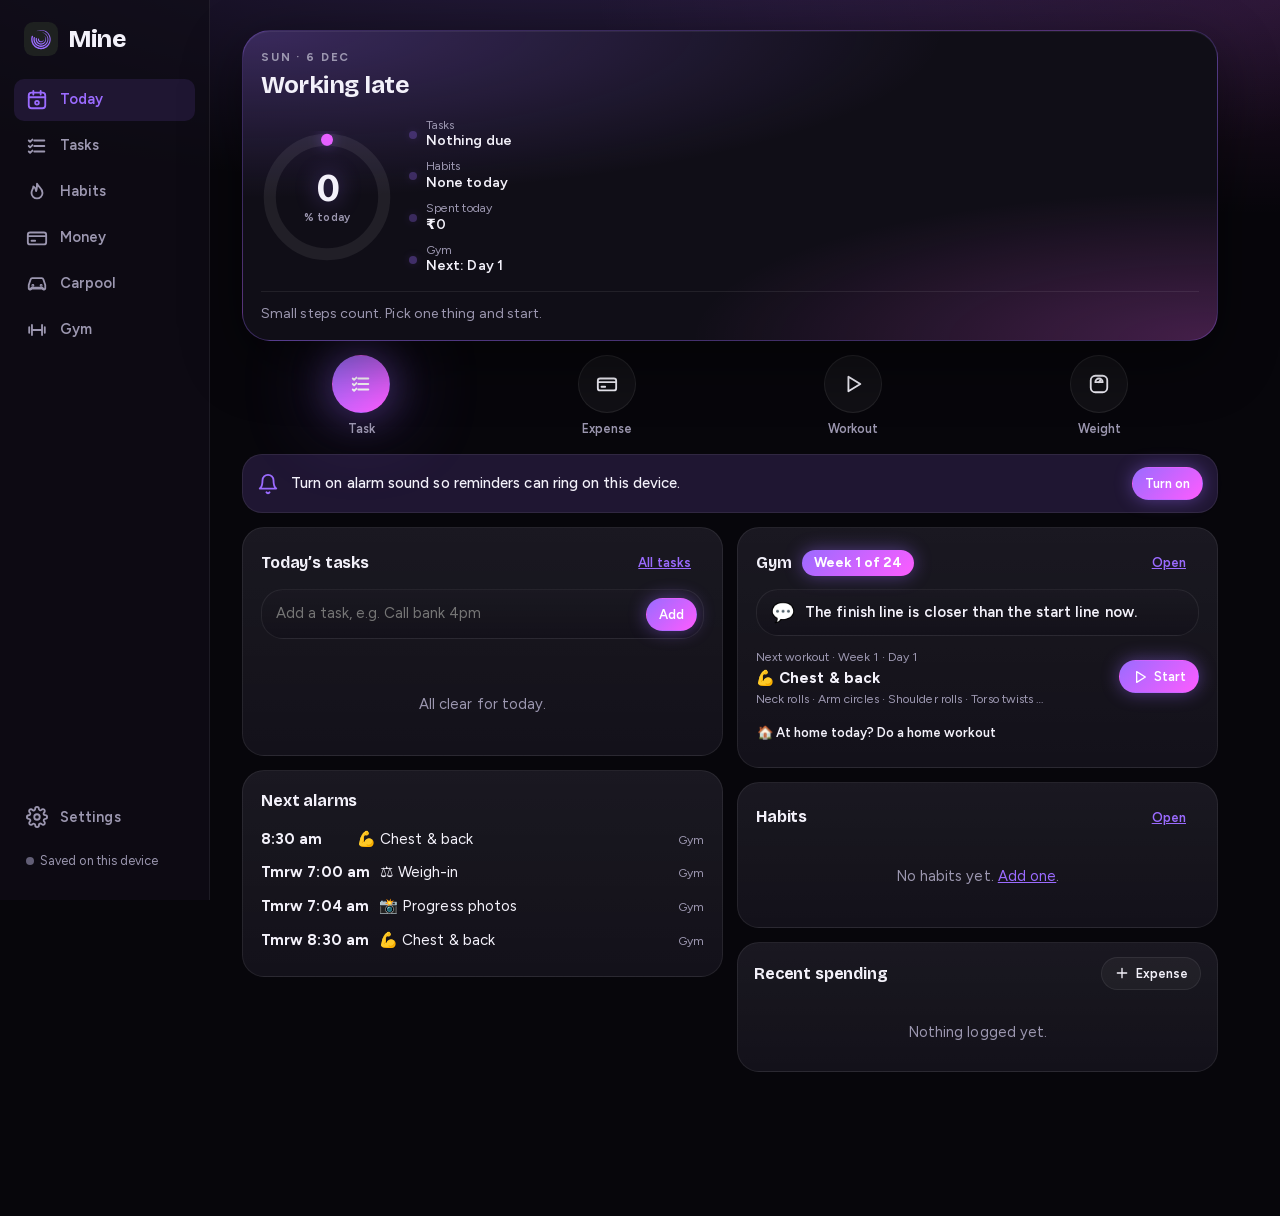
==== Mine/app/src/main/assets/index.html @ 42bcb564 "Today dashboard: neon hero with today's score ring and quick actions Co-Authored-By: Claude Opus 5.5" ====
<!doctype html>
<html lang="en">
<head>
<meta charset="utf-8">
<meta name="viewport" content="width=device-width, initial-scale=1, viewport-fit=cover">
<title>Mine</title>
<meta name="theme-color" content="#07060B">
<link rel="stylesheet" href="fonts/fonts.css">
<style>
:root{
  --bg:#0A0F0C; --surface:#111915; --surface2:#17221C; --ink:#E8F1EB; --muted:#9DB0A4; --faint:#66796D; --line:#22302A;
  --accent:#3DDC84; --accent-ink:#04140A; --soft:#15301F; --green:#3DDC84; --green-soft:#143022; --red:#FF6B6B; --red-soft:#3A1F22;
  --amber:#3DDC84; --amber-bg:#3DDC84; --amber-ink:#04140A; --p3:#FF6B6B; --p2:#F5B03A; --p1:#6EA8FF;
  --shadow:0 1px 2px rgba(0,0,0,.35),0 8px 24px rgba(0,0,0,.3);
  --display:"Bricolage Grotesque","Figtree",ui-sans-serif,system-ui,-apple-system,"Segoe UI",sans-serif;
  --body:"Figtree",ui-sans-serif,system-ui,-apple-system,"Segoe UI",Roboto,sans-serif;
  color-scheme:dark;
  box-sizing:border-box; padding-top:env(safe-area-inset-top,0px); padding-bottom:env(safe-area-inset-bottom,0px);
}
html{scroll-padding-top:env(safe-area-inset-top,0px)}
*,*::before,*::after{box-sizing:border-box}
body{margin:0;background:var(--bg);color:var(--ink);font-family:var(--body);font-size:15px;line-height:1.45;-webkit-font-smoothing:antialiased}
button,input,select,textarea{font:inherit;color:inherit}
button{cursor:pointer}
:focus-visible{outline:2px solid var(--accent);outline-offset:2px}
.num{font-variant-numeric:tabular-nums}
h1,h2,h3{font-family:var(--display);margin:0;letter-spacing:-.01em}
h2{font-size:1.15rem;font-weight:700}
h3{font-size:1rem;font-weight:700}
a{color:var(--accent)}

/* layout */
.rail{display:none}
main{max-width:980px;margin:0 auto;padding:18px 16px 110px}
.tabbar{position:fixed;left:0;right:0;bottom:0;z-index:20;display:flex;justify-content:space-around;background:var(--surface);border-top:1px solid var(--line);padding:6px 4px calc(6px + env(safe-area-inset-bottom,0px))}
.tabbar a,.rail a{display:flex;flex-direction:column;align-items:center;gap:2px;text-decoration:none;color:var(--muted);font-size:11.5px;font-weight:600;padding:4px 8px;border-radius:10px;min-width:56px}
/* tabs share the width equally so any number of modules fits the screen */
.tabbar{gap:2px}.tabbar a{flex:1 1 0;min-width:0;padding:4px 2px;font-size:clamp(9.5px,2.7vw,11.5px)}
.tabbar a span{max-width:100%;overflow:hidden;text-overflow:ellipsis;white-space:nowrap}
.tabbar a svg,.rail a svg{width:22px;height:22px}
.tabbar a[aria-current="page"],.rail a[aria-current="page"]{color:var(--accent)}
@media (min-width:900px){
  .tabbar{display:none}
  .rail{display:flex;flex-direction:column;gap:4px;position:fixed;top:0;bottom:0;left:0;width:210px;padding:calc(22px + env(safe-area-inset-top,0px)) 14px 20px;border-right:1px solid var(--line);background:var(--surface)}
  .rail .brand{font-family:var(--display);font-weight:800;font-size:1.5rem;padding:0 10px 18px;letter-spacing:-.02em;display:flex;align-items:center;gap:10px}
  .rail .brand svg{width:34px;height:34px}
  .rail a{flex-direction:row;gap:12px;font-size:14.5px;padding:10px 12px;min-width:0}
  .rail a[aria-current="page"]{background:var(--soft)}
  .rail .spacer{flex:1}
  main{margin-left:210px;padding:28px 32px 60px;max-width:1040px}
  body{padding-left:0}
}
.page-head{display:flex;align-items:flex-end;justify-content:space-between;gap:12px;margin-bottom:16px;flex-wrap:wrap}
.page-head h1{font-size:1.9rem;font-weight:800;line-height:1.05}
.page-head .sub{color:var(--muted);font-size:.92rem;margin-top:4px}

/* primitives */
.panel{background:var(--surface);border:1px solid var(--line);border-radius:16px;padding:16px;margin-bottom:14px}
.panel.flush{padding:6px 0}
.panel-head{display:flex;align-items:center;justify-content:space-between;gap:10px;margin-bottom:10px}
.panel.flush .panel-head{padding:8px 16px 0}
.muted{color:var(--muted)} .faint{color:var(--faint)} .small{font-size:.85rem} .tiny{font-size:.76rem}
.row{display:flex;align-items:center;gap:10px}
.wrap{flex-wrap:wrap}
.grow{flex:1;min-width:0}
.grid2{display:grid;grid-template-columns:minmax(0,1fr);gap:14px}
@media (min-width:760px){.grid2{grid-template-columns:minmax(0,1fr) minmax(0,1fr)}}
.btn{display:inline-flex;align-items:center;justify-content:center;gap:6px;border:1px solid var(--line);background:var(--surface);border-radius:10px;padding:8px 13px;font-weight:600;font-size:.9rem;white-space:nowrap}
.btn:hover{border-color:var(--faint)}
.btn.primary{background:var(--accent);color:var(--accent-ink);border-color:var(--accent)}
.btn.danger{color:var(--red)}
.btn.ghost{border-color:transparent;background:transparent}
.btn.sm{padding:5px 10px;font-size:.82rem;border-radius:8px}
.btn svg{width:16px;height:16px}
.icon-btn{border:0;background:transparent;padding:6px;border-radius:8px;color:var(--muted);display:inline-flex}
.icon-btn:hover{background:var(--surface2);color:var(--ink)}
.icon-btn svg{width:18px;height:18px}
.chips{display:flex;gap:6px;overflow-x:auto;padding-bottom:2px;scrollbar-width:none}
.chips::-webkit-scrollbar{display:none}
.chip{border:1px solid var(--line);background:var(--surface);border-radius:999px;padding:5px 12px;font-size:.85rem;font-weight:600;white-space:nowrap;color:var(--muted)}
.chip[aria-pressed="true"]{background:var(--accent);color:var(--accent-ink);border-color:var(--accent)}
.chip .count{opacity:.7;margin-left:4px;font-weight:500}
.seg{display:inline-flex;background:var(--surface2);border:1px solid var(--line);border-radius:10px;padding:3px;gap:2px}
.seg button{border:0;background:transparent;border-radius:7px;padding:5px 11px;font-weight:600;font-size:.85rem;color:var(--muted)}
.seg button[aria-pressed="true"]{background:var(--surface);color:var(--ink);box-shadow:var(--shadow)}
.empty{color:var(--muted);text-align:center;padding:22px 10px;font-size:.92rem}
.tag{display:inline-block;font-size:.74rem;font-weight:600;padding:1px 7px;border-radius:999px;background:var(--surface2);color:var(--muted);border:1px solid var(--line)}
.pos{color:var(--green)} .neg{color:var(--red)}
.bar{height:8px;border-radius:99px;background:var(--surface2);overflow:hidden}
.bar>i{display:block;height:100%;background:var(--accent);border-radius:99px}
.bar.over>i{background:var(--red)}
.divider{height:1px;background:var(--line);margin:10px 0}

/* forms */
label.f{display:block;font-size:.8rem;font-weight:600;color:var(--muted);margin:12px 0 5px}
.in,select.in,textarea.in{width:100%;border:1px solid var(--line);background:var(--surface2);border-radius:10px;padding:9px 11px;outline:none}
.in:focus{border-color:var(--accent);background:var(--surface)}
textarea.in{resize:vertical;min-height:64px}
.in.big{font-family:var(--display);font-size:1.8rem;font-weight:700;padding:8px 12px}
.frow{display:grid;grid-template-columns:1fr 1fr;gap:10px}
.check{display:flex;align-items:center;gap:8px;font-size:.9rem;margin:8px 0}
.check input{width:18px;height:18px;accent-color:var(--accent)}

/* hero */
.hero{margin:4px 0 20px}
.hero .date{font-family:var(--display);font-weight:800;font-size:clamp(2.4rem,9vw,3.6rem);line-height:.95;letter-spacing:-.035em}
.hero .date span{color:var(--accent);font-weight:500}
.hero-top{display:flex;align-items:center;justify-content:space-between;margin-bottom:14px}
.hero-top .logo{display:flex;align-items:center;gap:8px;font-family:var(--display);font-weight:800;font-size:1.2rem}
.hero-top .logo svg{width:30px;height:30px}
@media (min-width:900px){.hero-top{display:none}}
.hero .sub{color:var(--muted);margin-top:8px}
.ledger{display:grid;grid-template-columns:repeat(2,1fr);gap:1px;background:var(--line);border:1px solid var(--line);border-radius:16px;overflow:hidden;margin-bottom:14px}
@media (min-width:760px){.ledger{grid-template-columns:repeat(4,1fr)}}
.ledger>div{background:var(--surface);padding:13px 15px}
.ledger .k{font-size:.8rem;color:var(--muted);font-weight:600}
.ledger .v{font-family:var(--display);font-size:1.45rem;font-weight:700;margin-top:2px}
.banner{display:flex;gap:12px;align-items:center;background:var(--amber-bg);color:var(--amber-ink);border-radius:14px;padding:12px 14px;margin-bottom:14px;font-weight:500}
.banner .btn{background:var(--amber-ink);color:var(--accent);border-color:transparent}
.banner svg{width:22px;height:22px;flex:none}
button.banner{width:100%;border:0;text-align:left;font:inherit;cursor:pointer}
button.banner .go{background:var(--amber-ink);color:var(--accent);border-radius:10px;padding:6px 12px;font-weight:700;font-size:.85rem;flex:none}
.smsrow{border-bottom:1px solid var(--line);padding:10px 2px}
.chart{margin-top:8px}
.cplot{position:relative;display:flex;align-items:flex-end;gap:3px;border-bottom:1px solid var(--line)}
.cbar{flex:1;height:100%;display:flex;align-items:flex-end;background:none;border:0;padding:0;min-width:0}
button.cbar{cursor:pointer}
.cbar i{display:block;width:100%;border-radius:4px 4px 0 0;background:var(--accent);opacity:.4}
.cbar.on i{opacity:1}
.cline{position:absolute;left:0;right:0;border-top:1px dashed var(--muted);pointer-events:none}
.cline span{position:absolute;right:0;bottom:2px;font-size:10px;color:var(--muted);background:var(--surface);padding:0 4px;border-radius:4px}
.clabels{display:flex;gap:3px;margin-top:4px}
.clabels span{flex:1;min-width:0;text-align:center;font-size:10px;color:var(--muted);white-space:nowrap}
.donutwrap{display:flex;align-items:center;gap:16px;margin:4px 0 10px}
.donut{width:116px;height:116px;border-radius:50%;flex:none;display:grid;place-items:center}
.donut>div{width:78px;height:78px;border-radius:50%;background:var(--surface);display:flex;flex-direction:column;align-items:center;justify-content:center;text-align:center;line-height:1.2}
.legend{display:grid;gap:5px;font-size:.82rem;min-width:0}
.legend span{display:flex;align-items:center;gap:6px;white-space:nowrap;overflow:hidden;text-overflow:ellipsis}
.legend i{width:10px;height:10px;border-radius:3px;flex:none}
.splitrow{border-top:1px solid var(--line);padding:12px 2px}
.gweekhero{display:flex;gap:16px;align-items:center;background:var(--surface);border:1px solid var(--accent);border-radius:18px;padding:14px 16px;margin-bottom:14px}
.gwh-num{display:flex;flex-direction:column;align-items:center;justify-content:center;min-width:86px;padding:8px 6px;border-radius:14px;background:var(--accent);color:var(--accent-ink);line-height:1}
.gwh-num span{font-size:.7rem;font-weight:800;letter-spacing:.14em}.gwh-num b{font-family:var(--display);font-size:2.9rem;font-weight:800;margin:2px 0}.gwh-num i{font-style:normal;font-size:.72rem;font-weight:700;opacity:.8}
.gwh-stage{font-family:var(--display);font-size:1.3rem;font-weight:800;line-height:1.15}
.gwh-day{font-size:.95rem;margin:4px 0 2px}
.gwh-pill{display:inline-block;background:var(--accent);color:var(--accent-ink);font-weight:800;font-size:.75rem;border-radius:999px;padding:2px 9px;margin:2px 0}
.gwh-bar{display:flex;gap:4px;margin-top:8px}.gwh-bar i{flex:1;height:6px;border-radius:3px;background:var(--surface2)}.gwh-bar i.on{background:var(--accent)}.gwh-bar i.cur{outline:2px solid var(--accent);outline-offset:1px}
.dash{position:relative;border-radius:28px;padding:18px 18px 16px;margin:2px 0 14px;background:radial-gradient(120% 90% at 0% 0%,color-mix(in srgb,var(--accent) 30%,transparent),transparent 60%),radial-gradient(90% 80% at 100% 100%,color-mix(in srgb,var(--neon2,var(--accent)) 22%,transparent),transparent 60%),var(--surface);border:1px solid color-mix(in srgb,var(--accent) 30%,transparent);box-shadow:0 20px 60px rgba(0,0,0,.45),inset 0 1px 0 rgba(255,255,255,.06);overflow:hidden}
.dash-top{display:flex;align-items:flex-start;justify-content:space-between}
.dash-date{font-size:.72rem;font-weight:700;letter-spacing:.16em;color:var(--muted)}
.dash-hi{font-family:var(--display);font-size:1.55rem;font-weight:700;letter-spacing:-.02em;margin-top:2px}
@media (min-width:900px){.dash-gear{display:none}}
.dash-main{display:flex;align-items:center;gap:16px;margin-top:14px}
.dash-ring{position:relative;width:132px;height:132px;flex:none}
.dash-ring svg{width:100%;height:100%;transform:rotate(-90deg)}
.dash-track{fill:none;stroke:rgba(255,255,255,.07);stroke-width:11}
.dash-arc{fill:none;stroke:url(#dashg);stroke-width:11;stroke-linecap:round;filter:drop-shadow(0 0 6px var(--glow));transition:stroke-dasharray .6s ease}
.dash-ring>div{position:absolute;inset:0;display:flex;flex-direction:column;align-items:center;justify-content:center}
.dash-ring b{font-family:var(--display);font-size:2.4rem;font-weight:700;line-height:1;letter-spacing:-.04em;text-shadow:0 0 22px var(--glow)}
.dash-ring span{font-size:.7rem;color:var(--muted);font-weight:600;margin-top:2px}
.dash-stats{flex:1;min-width:0;display:grid;gap:8px}
.dash-stat{display:flex;align-items:center;gap:9px;text-decoration:none;color:var(--ink);min-width:0}
.dash-stat i{width:8px;height:8px;border-radius:50%;background:var(--accent);box-shadow:0 0 8px var(--glow);flex:none}
.dash-stat b{display:block;font-size:.88rem;font-weight:600;white-space:nowrap;overflow:hidden;text-overflow:ellipsis}
.dash-stat .tiny{display:block;line-height:1.1}
.dash-msg{margin-top:14px;padding-top:12px;border-top:1px solid var(--line);font-size:.88rem;color:var(--muted)}
.qa{display:grid;grid-template-columns:repeat(4,1fr);gap:8px;margin:0 0 16px}
.qa-btn{display:flex;flex-direction:column;align-items:center;gap:7px;background:none;border:0;color:var(--muted);font-size:.78rem;font-weight:600;padding:0}
.qa-btn span{width:58px;height:58px;border-radius:50%;display:grid;place-items:center;background:rgba(255,255,255,.045);border:1px solid var(--line);color:var(--ink)}
.qa-btn span svg{width:22px;height:22px}
.qa-btn.on span{background:var(--neon);color:var(--accent-ink);border-color:transparent;box-shadow:var(--glow-lg)}
.qa-btn:active span{transform:scale(.94)}
.gdone{display:flex;gap:10px;align-items:center;background:var(--soft);border-radius:14px;padding:10px 14px;margin-bottom:14px}.gdone>svg{width:20px;height:20px;color:var(--accent);flex:none}
.gmotiv{display:flex;gap:10px;align-items:flex-start;background:var(--soft);border-radius:14px;padding:12px 14px;margin-bottom:14px;font-weight:600;line-height:1.4}
.gmotiv span{font-size:1.2rem;line-height:1.1}
.gweek{display:grid;grid-template-columns:repeat(7,1fr);gap:6px;margin-bottom:14px}
.gday{border:1px solid var(--line);background:var(--surface);border-radius:12px;padding:6px 0;display:flex;flex-direction:column;align-items:center;gap:2px;font-size:.72rem;color:var(--muted);font-weight:700}
.gday b{font-size:1rem;color:var(--ink)}
.gday.now{border-color:var(--accent);box-shadow:0 0 0 1px var(--accent) inset}
.gday.done{background:var(--soft)}.gday.done b{color:var(--accent)}
.gitem{display:flex;align-items:center;gap:12px;width:100%;text-align:left;border:0;border-top:1px solid var(--line);background:none;padding:10px 2px;color:inherit}
.gitem b{display:block;font-weight:600}.gitem .tiny{display:block}
.gitem svg{width:16px;height:16px;color:var(--faint);flex:none}
.gnum{min-width:28px;height:28px;border-radius:8px;background:var(--surface2);display:grid;place-items:center;font-size:.75rem;font-weight:800;color:var(--muted);flex:none}
.gstart{padding:12px;font-size:1rem}
.chip.on{background:var(--soft);color:var(--accent);border-color:transparent;display:inline-flex;gap:4px;align-items:center}
.chip.on svg{width:13px;height:13px}
.gnut{display:grid;grid-template-columns:repeat(auto-fit,minmax(70px,1fr));gap:8px}
.gnut>div{background:var(--surface2);border-radius:10px;padding:8px 10px}
.gnut b{display:block;font-family:var(--display);font-size:1.05rem}.gnut span{font-size:.72rem;color:var(--muted)}
.gphase{margin:18px 2px 8px;font-size:.95rem;color:var(--muted)}
.gwk{padding:12px 14px}.gwk.cur{border-color:var(--accent)}
.gwk-h{display:flex;align-items:center;gap:10px;width:100%;border:0;background:none;color:inherit;padding:0;text-align:left}
.gchart{width:100%;height:auto;display:block}
.gchart .gl{stroke:var(--line);stroke-width:1}.gchart .gt{fill:var(--faint);font-size:9px}
.gchart .gtg{fill:none;stroke:var(--muted);stroke-width:1.5;stroke-dasharray:4 4}
.gchart .gavg{fill:none;stroke:var(--accent);stroke-width:2.5;stroke-linejoin:round}
.gchart .gpt{fill:var(--ink);opacity:.55}
.gkey{display:inline-block;width:14px;height:3px;border-radius:2px;margin-right:5px;vertical-align:middle}
.gkey.tg{background:var(--muted)}.gkey.avg{background:var(--accent)}.gkey.pt{width:6px;height:6px;border-radius:50%;background:var(--ink);opacity:.55}
.gfin{display:grid;gap:8px;margin-top:8px}.gfin .btn{justify-content:flex-start;text-align:left;padding:12px 14px;white-space:normal;gap:10px}
.gfin .btn>span>b{display:block}.gfin .btn>span>span{display:block;font-weight:400;font-size:.8rem;opacity:.85}.gfin .btn>svg{width:20px;height:20px;flex:none}
.gvideo{width:100%;max-height:320px;border-radius:14px;background:#000;display:block;margin-top:6px}
.gvid-add{border:1px dashed var(--line);border-radius:14px;padding:12px;margin-top:6px}
.gdemo{display:grid;grid-template-columns:1fr 1fr;gap:6px;background:#fff;border-radius:14px;padding:8px;margin-top:6px}
.gdemo figure{margin:0;text-align:center}.gdemo img{width:100%;height:auto;max-height:200px;object-fit:contain;display:block}
.gdemo figcaption{font-size:.7rem;font-weight:700;color:#555;letter-spacing:.05em;text-transform:uppercase}
.gwatch{display:flex;align-items:center;gap:12px;background:var(--soft);color:var(--ink);border-radius:14px;padding:12px 14px;text-decoration:none;margin:10px 0}
.gwatch>svg:first-child{width:22px;height:22px;color:var(--accent);flex:none}.gwatch>svg:last-child{width:16px;height:16px;color:var(--muted);margin-left:auto;flex:none}
.gwatch b{display:block}.gwatch .tiny{color:var(--muted)}
.ghow-h{font-size:.95rem;margin:14px 0 2px}.gavoid li::marker{content:'✕  ';color:var(--red)}
.gcues{margin:6px 0 0;padding-left:20px;line-height:1.5}.gcues li{margin:3px 0}
#gymplay{position:fixed;inset:0;z-index:56;display:none;background:var(--bg);overflow-y:auto;-webkit-overflow-scrolling:touch}
#gymplay.open{display:block}
body.gp-open #modal{z-index:58} /* confirm boxes show above the workout */
.gp-wrap{max-width:640px;margin:0 auto;padding:calc(10px + env(safe-area-inset-top,0px)) 16px calc(24px + env(safe-area-inset-bottom,0px));position:relative;min-height:100%}
.gp-top{display:flex;align-items:center;gap:10px;margin-bottom:8px}
.gp-bar{height:4px;border-radius:2px;background:var(--surface2);margin-bottom:12px;overflow:hidden}.gp-bar i{display:block;height:100%;background:var(--accent);transition:width .3s}
.gp-name{margin:12px 0 4px}.gp-name h2{font-size:1.5rem;margin:2px 0}
.gcue{margin:6px 0 10px}.gcue summary{cursor:pointer;color:var(--accent);font-weight:600;font-size:.88rem}
.gsets{background:var(--surface);border:1px solid var(--line);border-radius:14px;padding:8px 10px}
.gsets-h,.gset{display:grid;grid-template-columns:30px 1fr 74px 64px 44px;gap:8px;align-items:center}
.gsets-h{font-size:.7rem;color:var(--faint);font-weight:700;text-transform:uppercase;letter-spacing:.05em;padding:2px 0 6px}
.gset{padding:6px 0;border-top:1px solid var(--line)}
.gset .in{padding:7px 8px;text-align:center}
.gset.cur{background:var(--soft);margin:0 -10px;padding:6px 10px}
.gset.done .in{opacity:.6}
.gtick{width:40px;height:36px;border-radius:10px;border:1px solid var(--line);background:var(--surface2);color:var(--faint);display:grid;place-items:center}
.gtick svg{width:18px;height:18px}
.gtick[aria-pressed="true"]{background:var(--accent);color:var(--accent-ink);border-color:var(--accent)}
.gtimer{background:var(--surface);border:1px solid var(--line);border-radius:14px;padding:16px;text-align:center}
.gtimer-l{font-weight:700;color:var(--muted);font-size:.85rem}
.gtimer-v{font-family:var(--display);font-size:3.4rem;font-weight:800;margin:4px 0 12px;letter-spacing:-.02em}
.gtimer-v.hard{color:var(--accent)}
.gp-nav{display:flex;align-items:center;gap:10px;margin-top:14px}
.gp-rest{position:fixed;inset:0;z-index:57;background:color-mix(in srgb,var(--bg) 94%,transparent);display:flex;flex-direction:column;align-items:center;justify-content:center;text-align:center;padding:20px}
.gp-rest-v{font-family:var(--display);font-size:5.5rem;font-weight:800;color:var(--accent);line-height:1;margin:8px 0}
.gpr{background:var(--soft);border-radius:12px;padding:10px 12px;margin:6px 0;text-align:left}
.smsmsg{margin-top:6px}.smsmsg summary{cursor:pointer;color:var(--accent);font-size:13px;font-weight:600;list-style:none;padding:4px 0}.smsmsg summary::-webkit-details-marker{display:none}
.smsmsg[open] summary{color:var(--muted)}.smsbody{background:var(--soft);border-radius:10px;padding:10px 12px;margin-top:4px}.smsbody p{margin:4px 0 0;font-size:13px;line-height:1.45;white-space:pre-wrap;overflow-wrap:anywhere}
.smsrow:last-child{border-bottom:0}
#review{position:fixed;inset:0;z-index:55;display:none;background:var(--bg);overflow-y:auto;-webkit-overflow-scrolling:touch}
#review.open{display:block}
#review .wrap{max-width:640px;margin:0 auto;padding:calc(14px + env(safe-area-inset-top,0px)) 16px calc(28px + env(safe-area-inset-bottom,0px))}
#review .top{display:flex;align-items:center;gap:8px;margin-bottom:18px}
#review .eyebrow{font-size:.75rem;font-weight:700;letter-spacing:.12em;color:var(--accent);text-transform:uppercase}
#review .range{font-family:var(--display);font-weight:700;font-size:1.15rem;margin-top:4px}
#review .total{font-family:var(--display);font-weight:800;font-size:clamp(3rem,15vw,4.6rem);line-height:1;letter-spacing:-.04em;margin:14px 0 10px}
#review .delta{display:inline-flex;gap:6px;align-items:center;border-radius:999px;padding:6px 12px;font-weight:700;font-size:.85rem;background:var(--soft);color:var(--accent)}
#review .delta.up{background:var(--red-soft);color:var(--red)}
#review .hero{text-align:center;padding:10px 0 22px}
#review .done{width:100%;padding:14px;font-size:1rem;margin-top:6px}

/* tasks */
.tasks-layout{display:grid;grid-template-columns:minmax(0,1fr);gap:14px}
.tasks-layout>*,.grid2>*,.matrix>*{min-width:0}
html,body{max-width:100%}
body{overflow-x:clip}
@media (min-width:900px){.tasks-layout{grid-template-columns:200px minmax(0,1fr)}}
.sidelist{display:none}
@media (min-width:900px){
  .sidelist{display:block;align-self:start;position:sticky;top:calc(20px + env(safe-area-inset-top,0px))}
  .tasks-chips{display:none !important}
}
.sidelist button{display:flex;width:100%;align-items:center;gap:8px;border:0;background:transparent;padding:7px 10px;border-radius:8px;font-weight:600;font-size:.9rem;color:var(--muted);text-align:left}
.sidelist button[aria-pressed="true"]{background:var(--soft);color:var(--ink)}
.sidelist .grp{font-size:.76rem;color:var(--faint);font-weight:600;margin:14px 10px 4px}
.sidelist .dot{width:9px;height:9px;border-radius:50%;flex:none}
.sidelist .n{margin-left:auto;font-weight:500;font-size:.8rem}
.quick{display:flex;gap:8px;align-items:center;background:var(--surface);border:1px solid var(--line);border-radius:14px;padding:6px 6px 6px 14px;margin-bottom:6px}
.quick input{flex:1;border:0;background:transparent;outline:none;padding:7px 0;min-width:0}
.quick-hint{font-size:.78rem;color:var(--faint);margin:0 4px 12px;min-height:1.2em}
.quick-hint b{color:var(--accent);font-weight:600}
.group-title{font-size:.8rem;font-weight:700;color:var(--muted);margin:14px 4px 6px;display:flex;gap:6px}
.group-title.over{color:var(--red)}
.trow{display:flex;align-items:flex-start;gap:11px;padding:10px 12px;background:var(--surface);border:1px solid var(--line);border-radius:12px;margin-bottom:6px;cursor:pointer}
.trow:hover{border-color:var(--faint)}
.trow.done .ttl{text-decoration:line-through;color:var(--faint)}
.cb{flex:none;width:21px;height:21px;border-radius:6px;border:2px solid var(--faint);background:transparent;margin-top:1px;display:grid;place-items:center;padding:0}
.cb svg{width:13px;height:13px;opacity:0}
.cb.on{background:var(--faint);border-color:var(--faint)} .cb.on svg{opacity:1;color:var(--surface)}
.cb.p3{border-color:var(--p3)} .cb.p2{border-color:var(--p2)} .cb.p1{border-color:var(--p1)}
.ttl{font-weight:600;word-break:break-word}
.meta{display:flex;flex-wrap:wrap;gap:4px 10px;font-size:.78rem;color:var(--muted);margin-top:2px;align-items:center}
.meta .over{color:var(--red);font-weight:600}
.meta svg{width:12px;height:12px;vertical-align:-1px}
.matrix{display:grid;grid-template-columns:1fr;gap:10px}
@media (min-width:700px){.matrix{grid-template-columns:1fr 1fr}}
.quad{background:var(--surface);border:1px solid var(--line);border-radius:14px;padding:12px;min-height:160px}
.quad h3{font-size:.9rem;margin-bottom:8px;display:flex;align-items:center;gap:6px}
.quad h3 i{width:10px;height:10px;border-radius:3px;display:inline-block}
.quad .trow{border-radius:10px;padding:8px 10px}
.cal{display:grid;grid-template-columns:repeat(7,1fr);gap:4px}
.cal .wd{font-size:.72rem;font-weight:700;color:var(--faint);text-align:center;padding:4px 0}
.cal .day{background:var(--surface);border:1px solid var(--line);border-radius:10px;min-height:64px;padding:5px;font-size:.75rem;cursor:pointer;overflow:hidden;text-align:left}
.cal .day.out{opacity:.4}
.cal .day.now{border-color:var(--accent);box-shadow:inset 0 0 0 1px var(--accent)}
.cal .day.sel{background:var(--soft)}
.cal .day .d{font-weight:700;font-size:.8rem}
.cal .day .it{white-space:nowrap;overflow:hidden;text-overflow:ellipsis;color:var(--muted);margin-top:2px;padding-left:5px;border-left:2px solid var(--line)}
.cal .day .it.p3{border-color:var(--p3)} .cal .day .it.p2{border-color:var(--p2)} .cal .day .it.p1{border-color:var(--p1)}
.focus{text-align:center;padding:26px 10px}
.focus .clock{font-family:var(--display);font-weight:800;font-size:clamp(2.8rem,13vw,4.4rem);line-height:1;letter-spacing:-.04em;font-variant-numeric:tabular-nums}
.focus .ring{width:min(280px,70vw);aspect-ratio:1;margin:0 auto 10px;position:relative;display:grid;place-items:center}
.focus .ring svg{position:absolute;inset:0;transform:rotate(-90deg)}
.subtasks .st{display:flex;align-items:center;gap:8px;margin:4px 0}
.subtasks .st input[type=text]{flex:1}

/* habits */
.hrow{display:flex;align-items:center;gap:12px;background:var(--surface);border:1px solid var(--line);border-radius:14px;padding:12px;margin-bottom:8px}
.hicon{width:42px;height:42px;border-radius:12px;background:var(--surface2);display:grid;place-items:center;font-size:1.3rem;flex:none;border:0;padding:0}
.hname{font-weight:700;border:0;background:none;padding:0;text-align:left;cursor:pointer}
.hcheck{flex:none;width:44px;height:44px;border-radius:50%;border:2px solid var(--line);background:transparent;display:grid;place-items:center;font-weight:700;font-size:.8rem;position:relative}
.modrow .txicon svg{width:20px;height:20px}
.swatches{display:flex;flex-wrap:wrap;gap:10px;margin-top:6px}
.swatch{width:38px;height:38px;border-radius:50%;border:2px solid var(--line);background:var(--c);display:grid;place-items:center;color:#04140A;padding:0;cursor:pointer}
.swatch[aria-pressed="true"]{border-color:var(--ink);box-shadow:0 0 0 2px var(--bg) inset}
.swatch.custom{background:conic-gradient(#FF6B6B,#F5B03A,#3DDC84,#2DD4BF,#6EA8FF,#A78BFA,#F472B6,#FF6B6B);position:relative;overflow:hidden}
.swatch.custom input{position:absolute;inset:0;opacity:0;width:100%;height:100%;cursor:pointer}
.hcheck.on{background:var(--green);border-color:var(--green);color:var(--accent-ink)}
.hcheck svg{width:20px;height:20px}
.week{display:flex;gap:4px;margin-top:6px}
.week button{width:24px;height:24px;border-radius:7px;border:1px solid var(--line);background:var(--surface2);font-size:.66rem;font-weight:700;color:var(--faint);padding:0}
.week button.on{background:var(--green);border-color:var(--green);color:#fff}
.week button.part{background:var(--green-soft);border-color:var(--green);color:var(--green)}
.week button.off{opacity:.35}
.hcal{display:grid;grid-template-columns:repeat(7,1fr);gap:5px;margin-top:8px}
.hcal button,.hcal span{aspect-ratio:1;border-radius:9px;border:1px solid var(--line);background:var(--surface2);font-size:.8rem;font-weight:600;color:var(--muted);padding:0}
.hcal span{border:0;background:none;font-size:.7rem;color:var(--faint);display:grid;place-items:center;aspect-ratio:auto;padding:4px 0}
.hcal button.on{background:var(--green);color:#fff;border-color:var(--green)}
.hcal button.part{background:var(--green-soft);color:var(--green);border-color:var(--green)}
.hcal button.off{opacity:.35}
.hcal button.now{box-shadow:inset 0 0 0 2px var(--accent)}
.stats{display:grid;grid-template-columns:repeat(3,1fr);gap:8px;margin:12px 0}
.stats>div{background:var(--surface2);border-radius:12px;padding:10px}
.stats .v{font-family:var(--display);font-weight:700;font-size:1.3rem}
.emoji-pick{display:flex;flex-wrap:wrap;gap:4px}
.emoji-pick button{width:38px;height:38px;border-radius:10px;border:1px solid var(--line);background:var(--surface2);font-size:1.15rem;padding:0}
.emoji-pick button[aria-pressed="true"]{border-color:var(--accent);box-shadow:inset 0 0 0 1px var(--accent)}
.daypick{display:flex;gap:4px;flex-wrap:wrap}
.daypick button{width:40px;height:34px;border-radius:9px;border:1px solid var(--line);background:var(--surface2);font-weight:600;font-size:.8rem}
.daypick button[aria-pressed="true"]{background:var(--accent);color:var(--accent-ink);border-color:var(--accent)}

/* money */
.accts{display:flex;gap:10px;overflow-x:auto;padding-bottom:4px;margin-bottom:14px;scrollbar-width:thin}
.acct{flex:none;min-width:170px;background:var(--surface);border:1px solid var(--line);border-radius:14px;padding:12px 14px;text-align:left}
.acct[aria-pressed="true"]{border-color:var(--accent);box-shadow:inset 0 0 0 1px var(--accent)}
.acct .t{font-size:.75rem;color:var(--muted);font-weight:600}
.acct .n{font-weight:700;margin-top:1px;white-space:nowrap;overflow:hidden;text-overflow:ellipsis}
.acct .b{font-family:var(--display);font-weight:700;font-size:1.25rem;margin-top:6px}
.acct.card{background:linear-gradient(135deg,var(--surface),var(--surface2))}
.catrow{display:grid;grid-template-columns:minmax(90px,150px) 1fr auto;gap:10px;align-items:center;margin:8px 0;font-size:.88rem}
.txrow{display:flex;align-items:center;gap:12px;padding:10px 16px;cursor:pointer;border-top:1px solid var(--line)}
.txrow:hover{background:var(--surface2)}
.txicon{width:36px;height:36px;border-radius:10px;background:var(--surface2);display:grid;place-items:center;flex:none;font-size:1rem}
.txamt{font-family:var(--display);font-weight:700;white-space:nowrap}
.datehead{font-size:.78rem;font-weight:700;color:var(--muted);padding:12px 16px 6px;display:flex;justify-content:space-between}
.catpick{display:flex;flex-wrap:wrap;gap:6px}
.catpick button{border:1px solid var(--line);background:var(--surface2);border-radius:999px;padding:5px 11px;font-size:.83rem;font-weight:600}
.catpick button[aria-pressed="true"]{background:var(--accent);color:var(--accent-ink);border-color:var(--accent)}

/* carpool */
.prow{display:flex;align-items:center;gap:12px;padding:12px 16px;border-top:1px solid var(--line)}
.avatar{width:40px;height:40px;border-radius:50%;background:var(--soft);color:var(--accent);display:grid;place-items:center;font-weight:800;font-family:var(--display);flex:none}
.owes{font-family:var(--display);font-weight:700;font-size:1.1rem;text-align:right}
.riderpick{display:flex;flex-wrap:wrap;gap:6px}
.riderpick button{border:1px solid var(--line);background:var(--surface2);border-radius:999px;padding:6px 12px;font-weight:600;font-size:.85rem}
.riderpick button[aria-pressed="true"]{background:var(--green);color:#fff;border-color:var(--green)}
.preview{background:var(--green-soft);color:var(--green);border-radius:10px;padding:10px 12px;font-weight:600;margin-top:12px;font-size:.9rem}

/* modal */
#modal{position:fixed;inset:0;z-index:40;display:none}
#modal.open{display:block}
#modal .scrim{position:absolute;inset:0;background:rgba(8,12,20,.45)}
#modal .sheet{position:absolute;left:0;right:0;bottom:0;max-height:92%;overflow:auto;background:var(--surface);border-radius:20px 20px 0 0;padding:18px 18px calc(18px + env(safe-area-inset-bottom,0px));box-shadow:0 -10px 40px rgba(0,0,0,.2)}
@media (min-width:700px){#modal .sheet{left:50%;top:50%;bottom:auto;transform:translate(-50%,-50%);width:min(560px,94vw);max-height:88vh;border-radius:20px}}
.sheet-head{display:flex;align-items:center;justify-content:space-between;gap:10px;margin-bottom:6px}
.sheet-foot{display:flex;gap:8px;justify-content:flex-end;margin-top:18px;flex-wrap:wrap}
.sheet-foot .left{margin-right:auto}

/* alarm */
#alarm{position:fixed;inset:0;z-index:60;display:none;background:var(--amber-bg);color:var(--amber-ink);padding:calc(30px + env(safe-area-inset-top,0px)) 22px calc(30px + env(safe-area-inset-bottom,0px));flex-direction:column;align-items:center;justify-content:center;text-align:center}
#alarm.open{display:flex}
#alarm .bell{width:84px;height:84px;animation:ring 1.2s ease-in-out infinite;transform-origin:50% 10%}
@keyframes ring{0%,50%,100%{transform:rotate(0)}10%,30%{transform:rotate(14deg)}20%,40%{transform:rotate(-14deg)}}
@media (prefers-reduced-motion:reduce){#alarm .bell{animation:none}}
#alarm .when{font-family:var(--display);font-weight:800;font-size:clamp(3rem,14vw,5.5rem);line-height:1;letter-spacing:-.04em;margin-top:14px}
#alarm .what{font-family:var(--display);font-weight:700;font-size:clamp(1.3rem,5vw,2rem);margin-top:12px;max-width:640px;word-break:break-word}
#alarm .kind{font-weight:600;opacity:.75;margin-top:6px}
#alarm .acts{display:flex;flex-wrap:wrap;gap:10px;justify-content:center;margin-top:28px;max-width:520px}
#alarm .acts button{border:2px solid var(--amber-ink);background:transparent;color:var(--amber-ink);border-radius:999px;padding:12px 20px;font-weight:700;font-size:1rem}
#alarm .acts button.main{background:var(--amber-ink);color:var(--amber-bg)}
#alarm .more{margin-top:16px;font-weight:600;opacity:.75}

#toast{position:fixed;border:1px solid var(--accent);left:50%;bottom:calc(84px + env(safe-area-inset-bottom,0px));transform:translateX(-50%);z-index:70;background:var(--surface2);color:var(--ink);padding:10px 16px;border-radius:12px;font-weight:600;font-size:.9rem;display:none;max-width:90vw;box-shadow:var(--shadow)}
#toast.show{display:block}
@media (min-width:900px){#toast{bottom:24px}}
.sync{display:inline-flex;align-items:center;gap:6px;font-size:.78rem;color:var(--muted)}
.sync i{width:8px;height:8px;border-radius:50%;background:var(--faint)}
.sync.ok i{background:var(--green)} .sync.err i{background:var(--red)}
.fab{position:fixed;right:18px;bottom:calc(80px + env(safe-area-inset-bottom,0px));z-index:15;width:56px;height:56px;border-radius:18px;border:0;background:var(--accent);color:var(--accent-ink);display:grid;place-items:center;box-shadow:0 8px 24px var(--glow,rgba(61,220,132,.28))}
.fab svg{width:26px;height:26px}
@media (min-width:900px){.fab{bottom:28px;right:28px}}
.hide{display:none !important}
/* app feel */
*{-webkit-tap-highlight-color:transparent}
.sheet-head .back-btn{display:none}
body.kb .tabbar,body.kb .fab{display:none}
body.modal-open{overflow:hidden}
.native body{user-select:none;-webkit-user-select:none}
.native input,.native textarea{user-select:text;-webkit-user-select:text}
.native ::-webkit-scrollbar{display:none}
.native .tabbar{padding:8px 4px calc(8px + env(safe-area-inset-bottom,0px));box-shadow:0 -6px 20px rgba(0,0,0,.35)}
.native .tabbar a{font-size:clamp(9.5px,2.8vw,12px);gap:3px;min-width:0;padding:6px 2px;border-radius:14px}
.native .tabbar a svg{width:clamp(19px,5.6vw,24px);height:clamp(19px,5.6vw,24px)}
.native .tabbar a[aria-current="page"]{background:var(--soft)}
.native main{padding-bottom:120px}
.native .fab{bottom:calc(92px + env(safe-area-inset-bottom,0px))}
.native .btn,.native .chip,.native .trow,.native .hrow,.native .txrow,.native .acct{transition:transform .08s ease}
.native .btn:active,.native .chip:active,.native .trow:active,.native .hrow:active,.native .txrow:active,.native .acct:active{transform:scale(.98)}
@media (max-width:699px){
  .native #modal .scrim{background:var(--bg)}
  .native #modal .sheet{top:0;bottom:0;max-height:none;height:100%;border-radius:0;box-shadow:none;padding:0 16px calc(24px + env(safe-area-inset-bottom,0px));background:var(--bg)}
  .native .sheet-head{position:sticky;top:0;z-index:2;background:var(--bg);margin:0 -16px 8px;padding:14px 8px 12px;border-bottom:1px solid var(--line);justify-content:flex-start;gap:6px}
  .native .sheet-head .back-btn{display:inline-flex;color:var(--ink)}
  .native .sheet-head .back-btn svg{width:24px;height:24px}
  .native .sheet-head .close-btn{display:none}
  .native .sheet-head h2{font-size:1.2rem}
  .native .sheet-foot{position:sticky;bottom:0;background:var(--bg);margin:18px -16px 0;padding:12px 16px calc(12px + env(safe-area-inset-bottom,0px));border-top:1px solid var(--line)}
  .native .sheet-foot .btn{padding:11px 16px;font-size:.95rem}
}
@media (min-width:900px){.mobile-only{display:none !important}}
/* ============ neon theme: minimal dark, one glowing accent ============ */
:root{
  --bg:#07060B; --surface:#100E17; --surface2:#18151F; --ink:#F3F1FA; --muted:#9C97B0; --faint:#625E76; --line:rgba(255,255,255,.075);
  --glass:linear-gradient(180deg,rgba(255,255,255,.045),rgba(255,255,255,.012));
  --neon:linear-gradient(135deg,var(--accent),var(--neon2,var(--accent)));
  --glow-sm:0 0 18px var(--glow,rgba(155,107,255,.35));
  --glow-lg:0 0 40px var(--glow,rgba(155,107,255,.35)),0 0 90px var(--glow,rgba(155,107,255,.2));
  --shadow:0 8px 30px rgba(0,0,0,.45);
}
body{background:radial-gradient(130% 55% at 50% -12%,var(--halo,rgba(155,107,255,.28)),transparent 62%),radial-gradient(90% 40% at 100% 0%,var(--halo2,rgba(255,79,216,.12)),transparent 60%),var(--bg);background-attachment:fixed;letter-spacing:.005em}
h1,.page-head h1{font-weight:700;letter-spacing:-.03em}
.page-head h1{font-size:2.1rem}
a{color:var(--accent)}
/* surfaces */
.panel,.hrow,.trow,.acct,.quick,.gsets,.gtimer,.cal .day{background:var(--glass),var(--surface);border:1px solid var(--line);border-radius:22px}
.panel{padding:18px}
.trow,.hrow{border-radius:18px}
.ledger{gap:10px;background:none;border:0;border-radius:0;overflow:visible}
.ledger>div{background:var(--glass),var(--surface);border:1px solid var(--line);border-radius:20px;padding:14px 16px}
.ledger .k{font-size:.72rem;letter-spacing:.08em;text-transform:uppercase;color:var(--faint);font-weight:700}
.ledger .v{font-weight:700;letter-spacing:-.02em}
.txicon{background:var(--soft);border-radius:14px;color:var(--accent)}
.divider,.txrow,.smsrow,.splitrow,.gitem,.gset{border-color:var(--line)}
/* glowing numbers */
.hero .date{font-weight:700;letter-spacing:-.045em}
.hero .date span{background:var(--neon);-webkit-background-clip:text;background-clip:text;color:transparent;text-shadow:none;filter:drop-shadow(0 0 18px var(--glow))}
#review .total,.gtimer-v,.gp-rest-v,.gwh-num b{text-shadow:0 0 28px var(--glow)}
.pos{color:var(--accent);text-shadow:0 0 12px var(--glow)}
/* buttons and pills */
.btn{border-radius:999px;padding:9px 16px;background:rgba(255,255,255,.04);border-color:var(--line)}
.btn.sm{border-radius:999px;padding:6px 12px}
.btn.primary,.chip[aria-pressed="true"],.fab,.gtick[aria-pressed="true"],.gwh-num,.gwh-pill{background:var(--neon);color:var(--accent-ink);border-color:transparent;box-shadow:var(--glow-sm)}
.btn.primary:active,.fab:active{box-shadow:var(--glow-lg)}
.btn.ghost{background:transparent;border-color:transparent}
.chip{border-radius:999px;background:rgba(255,255,255,.04)}
.seg{border-radius:999px;background:rgba(255,255,255,.04);padding:4px}
.seg button{border-radius:999px;padding:6px 14px}
.seg button[aria-pressed="true"]{background:var(--neon);color:var(--accent-ink);box-shadow:var(--glow-sm)}
.icon-btn{border-radius:999px}
.fab{border-radius:22px}
/* inputs */
.in,select.in,textarea.in{border-radius:14px;background:rgba(255,255,255,.035);border-color:var(--line)}
.in:focus{border-color:var(--accent);box-shadow:0 0 0 3px var(--soft);background:rgba(255,255,255,.05)}
/* progress */
.bar{height:8px;background:rgba(255,255,255,.06)}
.bar>i,.gp-bar i,.gwh-bar i.on{background:var(--neon);box-shadow:0 0 12px var(--glow)}
.cbar i{background:var(--neon);border-radius:6px 6px 2px 2px;opacity:.35}
.cbar.on i{opacity:1;box-shadow:0 0 14px var(--glow)}
.gchart .gavg{filter:drop-shadow(0 0 6px var(--glow))}
/* banners: tinted glass instead of solid fills */
.banner{background:var(--soft);color:var(--ink);border:1px solid var(--line);border-radius:20px}
.banner svg{color:var(--accent)}
.banner .btn,button.banner .go{background:var(--neon);color:var(--accent-ink);border-radius:999px;box-shadow:var(--glow-sm)}
.gmotiv,.gdone,.gweekhero{background:var(--glass),var(--surface);border:1px solid var(--line);border-radius:22px}
.gweekhero{border-color:color-mix(in srgb,var(--accent) 45%,transparent);box-shadow:inset 0 0 40px color-mix(in srgb,var(--accent) 10%,transparent)}
.gwh-num{border-radius:18px}
/* sheets */
#modal .scrim{background:rgba(3,2,8,.6);backdrop-filter:blur(6px);-webkit-backdrop-filter:blur(6px)}
#modal .sheet{background:var(--glass),#0E0C15;border-top:1px solid var(--line);border-radius:28px 28px 0 0}
#review,#gymplay{background:radial-gradient(120% 50% at 50% -10%,var(--halo),transparent 60%),var(--bg)}
/* floating dock tab bar */
.tabbar{left:12px;right:12px;bottom:calc(10px + env(safe-area-inset-bottom,0px));border:1px solid var(--line);border-radius:28px;background:rgba(16,14,23,.78);backdrop-filter:blur(18px);-webkit-backdrop-filter:blur(18px);padding:6px;box-shadow:0 10px 40px rgba(0,0,0,.6)}
.native .tabbar{padding:6px;box-shadow:0 10px 40px rgba(0,0,0,.6)}
.tabbar a,.native .tabbar a{border-radius:22px;padding:7px 2px}
.tabbar a[aria-current="page"],.native .tabbar a[aria-current="page"]{color:var(--accent);background:var(--soft);box-shadow:inset 0 0 0 1px color-mix(in srgb,var(--accent) 35%,transparent)}
.tabbar a[aria-current="page"] svg{filter:drop-shadow(0 0 6px var(--glow))}
main,.native main{padding-bottom:130px}
.fab,.native .fab{bottom:calc(96px + env(safe-area-inset-bottom,0px))}
@media (min-width:900px){.rail{background:rgba(16,14,23,.7);border-right:1px solid var(--line)}.rail a[aria-current="page"]{background:var(--soft);color:var(--accent)}}
/* in-app alarm (browser) */
#alarm{background:radial-gradient(80% 50% at 50% 30%,var(--halo),transparent 70%),var(--bg);color:var(--ink)}
#alarm .bell{color:var(--accent);filter:drop-shadow(0 0 20px var(--glow));width:64px;height:64px}
#alarm .when{font-weight:300;letter-spacing:-.05em;text-shadow:0 0 34px var(--glow)}
#alarm .acts button{border:1px solid var(--line);background:rgba(255,255,255,.05);color:var(--ink);font-weight:600}
#alarm .acts button.main{background:var(--neon);color:var(--accent-ink);border-color:transparent;box-shadow:var(--glow-sm)}
</style>
</head>
<body>
<nav class="rail" id="rail" aria-label="Sections"></nav>
<main id="view"></main>
<nav class="tabbar" id="tabbar" aria-label="Sections"></nav>
<div id="modal" role="dialog" aria-modal="true"><div class="scrim" data-act="close-modal"></div><div class="sheet" id="sheet"></div></div>
<div id="alarm" role="alertdialog" aria-live="assertive"></div>
<div id="review" role="dialog" aria-modal="true" aria-label="Expense review"></div>
<div id="toast" role="status"></div>
<script>

/* ================= core ================= */
const $=(s,r=document)=>r.querySelector(s);
const $$=(s,r=document)=>[...r.querySelectorAll(s)];
const esc=s=>String(s??'').replace(/[&<>"']/g,c=>({'&':'&amp;','<':'&lt;','>':'&gt;','"':'&quot;',"'":'&#39;'}[c]));
const uid=()=>Math.random().toString(36).slice(2,9)+Date.now().toString(36).slice(-5);
const pad=n=>String(n).padStart(2,'0');
const ymd=d=>d.getFullYear()+'-'+pad(d.getMonth()+1)+'-'+pad(d.getDate());
const parseYmd=s=>{const [y,m,d]=s.split('-').map(Number);return new Date(y,m-1,d)};
const addDays=(d,n)=>{const x=new Date(d);x.setDate(x.getDate()+n);return x};
const todayS=()=>ymd(new Date());
const MON=['Jan','Feb','Mar','Apr','May','Jun','Jul','Aug','Sep','Oct','Nov','Dec'];
const MONL=['January','February','March','April','May','June','July','August','September','October','November','December'];
const WD=['Sun','Mon','Tue','Wed','Thu','Fri','Sat'];
const inr=(n,dec)=>{const v=Number(n||0);return (v<0?'−':'')+'₹'+Math.abs(v).toLocaleString('en-IN',{minimumFractionDigits:dec?2:0,maximumFractionDigits:2})};
const r2=n=>Math.round(Number(n||0)*100)/100;
function fmtDay(s){
  if(!s) return '';
  const t=new Date(); if(s===ymd(t)) return 'Today';
  if(s===ymd(addDays(t,1))) return 'Tomorrow';
  if(s===ymd(addDays(t,-1))) return 'Yesterday';
  const d=parseYmd(s); const same=d.getFullYear()===t.getFullYear();
  return WD[d.getDay()]+', '+d.getDate()+' '+MON[d.getMonth()]+(same?'':' '+d.getFullYear());
}
function fmtTime(t){ if(!t) return ''; let [h,m]=t.split(':').map(Number); const ap=h>=12?'pm':'am'; h=h%12||12; return h+':'+pad(m)+' '+ap; }
function hhmm(d){return pad(d.getHours())+':'+pad(d.getMinutes())}
function startOfWeek(d){const x=new Date(d.getFullYear(),d.getMonth(),d.getDate());const wd=(x.getDay()+6)%7;return addDays(x,-wd)}
function withTimeout(p,ms){return Promise.race([p,new Promise((_,rej)=>setTimeout(()=>rej(new Error('timeout')),ms))])}

/* ================= native (Android app) ================= */
const NATIVE=(()=>{try{return !!(window.MineNative&&window.MineNative.isNative())}catch(e){return false}})();
let natT=null;
if(NATIVE) document.documentElement.classList.add('native');
document.addEventListener('focusin',e=>{if(e.target.matches&&e.target.matches('input:not([type=checkbox]):not([type=file]),textarea,select'))document.body.classList.add('kb')});
document.addEventListener('focusout',()=>setTimeout(()=>{const a=document.activeElement;if(!(a&&a.matches&&a.matches('input,textarea,select')))document.body.classList.remove('kb')},50));
function syncNative(){
  if(!NATIVE) return; clearTimeout(natT);
  natT=setTimeout(()=>{try{
    const now=Date.now();
    const list=upcomingAlarms(now+1000,now+14*86400000).slice(0,400).map(a=>({key:a.key,at:a.at.getTime(),title:a.title,body:a.sub||'',kind:a.kind,id:a.id||'',snooze:+S.settings.snooze||10}));
    if(F.running&&F.end>now) list.push({key:'focus@'+F.end,at:F.end,title:F.mode==='focus'?'Focus session done':'Break is over',body:'Focus timer',kind:'focus',id:'',snooze:5});
    window.MineNative.setAlarms(JSON.stringify(list));
  }catch(e){console.warn(e)}},400);
}
function nativeStatus(){try{return JSON.parse(window.MineNative.alarmStatus())}catch(e){return {notif:true,exact:true,fullscreen:true}}}

/* ================= state ================= */
const DEFAULT_EXP=['Food & dining','Groceries','Fuel','Transport','Shopping','Bills & utilities','Rent','EMI & loans','Health','Entertainment','Travel','Personal care','Education','Gifts','Investments','Other'];
const DEFAULT_INC=['Salary','Carpool','Refund','Interest','Freelance','Other income'];
const CAT_ICON={'Food & dining':'🍛','Groceries':'🛒','Fuel':'⛽','Transport':'🚕','Shopping':'🛍️','Bills & utilities':'💡','Rent':'🏠','EMI & loans':'🏦','Health':'💊','Entertainment':'🎬','Travel':'✈️','Personal care':'💈','Education':'📚','Gifts':'🎁','Investments':'📈','Other':'•','Salary':'💼','Carpool':'🚗','Refund':'↩️','Interest':'%','Freelance':'🧑‍💻','Other income':'＋'};
const S={
  settings:{sound:'chime',allDayTime:'09:00',snooze:10,budget:0,theme:'system',accent:'#9B6BFF',missedOn:true,missedTime:'09:00',upi:'',focusMin:25,shortMin:5,longMin:15},
  accounts:[], cats:{exp:DEFAULT_EXP.slice(),inc:DEFAULT_INC.slice()}, txns:[],
  lists:[{id:'inbox',name:'Inbox',color:'#2447D6'}], tasks:[], focus:[],
  habits:[], hlog:{},
  people:[], trips:[], pays:[], mcat:{}, rules:[], gym:null,
  _t:{}
};
const A={fired:{},snoozes:{},soundOn:false}; // device-local alarm bookkeeping
const UI={sel:'all',mode:'list',calMonth:null,calSel:null,monthYM:null,acctFilter:'all',txSearch:'',habitArchived:false};

/* ================= storage & sync ================= */
const LS='daybook.v1', LSA='daybook.alarms.v1';
const Store={db:null,uid:null,timers:{},chain:{},
  saveLocal(){try{localStorage.setItem(LS,JSON.stringify(S))}catch(e){}},
  loadLocal(){try{const v=JSON.parse(localStorage.getItem(LS)||'null');if(v){Object.assign(S,v);S.settings=Object.assign({},defaultsSettings(),v.settings||{})}}catch(e){}
    try{const a=JSON.parse(localStorage.getItem(LSA)||'null');if(a){A.fired=a.fired||{};A.snoozes=a.snoozes||{}}}catch(e){}},
  saveAlarms(){try{localStorage.setItem(LSA,JSON.stringify({fired:A.fired,snoozes:A.snoozes}))}catch(e){}},
  docData(n){
    if(n==='settings') return {settings:S.settings};
    if(n==='money') return {accounts:S.accounts,cats:S.cats,rules:S.rules||[],mcat:S.mcat||{},months:[...new Set(S.txns.map(t=>t.date.slice(0,7)))]};
    if(n==='tasks') return {lists:S.lists,tasks:S.tasks,focus:S.focus.slice(-400)};
    if(n==='habits') return {habits:S.habits,hlog:S.hlog};
    if(n==='carpool') return {people:S.people,trips:S.trips,pays:S.pays};
    if(n==='gym') return {gym:S.gym};
    if(n.startsWith('txn_')) {const m=n.slice(4);return {txns:S.txns.filter(t=>t.date.slice(0,7)===m)}}
  },
  mark(...names){
    const now=Date.now();
    names.forEach(n=>{S._t[n]=now});
    this.saveLocal(); syncNative();
    if(!this.db) return;
    names.forEach(n=>{clearTimeout(this.timers[n]);this.timers[n]=setTimeout(()=>this.push(n),600)});
  },
  push(n){
    if(!this.db) return;
    const data=this.docData(n); data._t=S._t[n]||Date.now();
    const ref=this.db.doc('data/users/'+this.uid+'/'+n);
    setSync('syncing');
    this.chain[n]=(this.chain[n]||Promise.resolve()).then(()=>ref.set(JSON.parse(JSON.stringify(data)))).then(()=>setSync('ok')).catch(e=>{console.warn('sync',n,e);setSync('err')});
  }
};
function defaultsSettings(){return {sound:'chime',allDayTime:'09:00',snooze:10,budget:0,theme:'system',accent:'#9B6BFF',missedOn:true,missedTime:'09:00',upi:'',focusMin:25,shortMin:5,longMin:15}}
function applyDoc(n,d){
  if(n==='settings') S.settings=Object.assign(defaultsSettings(),d.settings||{});
  else if(n==='money'){S.accounts=d.accounts||[];S.cats=d.cats||S.cats;S.rules=d.rules||S.rules||[];S.mcat=d.mcat||S.mcat||{}}
  else if(n==='tasks'){S.lists=(d.lists&&d.lists.length)?d.lists:S.lists;S.tasks=d.tasks||[];S.focus=d.focus||[]}
  else if(n==='habits'){S.habits=d.habits||[];S.hlog=d.hlog||{}}
  else if(n==='carpool'){S.people=d.people||[];S.trips=d.trips||[];S.pays=d.pays||[]}
  else if(n==='gym'){S.gym=d.gym||S.gym;gymInit()}
}
let syncState='local';
function setSync(s){syncState=s;$$('.sync').forEach(el=>{el.className='sync '+(s==='ok'?'ok':s==='err'?'err':'');el.innerHTML='<i></i>'+syncLabel()})}
function syncLabel(){if(NATIVE)return 'Saved on this phone';return syncState==='ok'?'Synced to your account':syncState==='syncing'?'Syncing…':syncState==='err'?'Sync failed, saved on this device':'Saved on this device'}
async function connect(){
  try{
    if(!window.claude||typeof window.claude.use!=='function') return setSync('local');
    const [db,user]=await Promise.all([window.claude.use('db'),window.claude.use('user')]);
    if(!db||!user) return setSync('local');
    const id=await user.id(); if(!id) return setSync('local');
    Store.db=db; Store.uid=id; setSync('syncing');
    const base='data/users/'+id+'/';
    const get=n=>withTimeout(db.doc(base+n).get(),12000).then(s=>s.exists?s.data():null).catch(()=>undefined);
    const names=['settings','money','tasks','habits','carpool','gym'];
    const remote=await Promise.all(names.map(get));
    let failed=false;
    names.forEach((n,i)=>{
      const r=remote[i]; if(r===undefined){failed=true;return}
      const lt=S._t[n]||0;
      if(r && (r._t||0)>=lt){applyDoc(n,r);S._t[n]=r._t||0}
      else if(lt>0) Store.push(n);
    });
    // transaction months
    const rm=remote[1]&&remote[1].months||[];
    const lm=[...new Set(S.txns.map(t=>t.date.slice(0,7)))];
    const months=[...new Set([...rm,...lm])];
    const mr=await Promise.all(months.map(m=>get('txn_'+m)));
    months.forEach((m,i)=>{
      const r=mr[i],k='txn_'+m; if(r===undefined){failed=true;return}
      const lt=S._t[k]||0;
      if(r && (r._t||0)>=lt){S.txns=S.txns.filter(t=>t.date.slice(0,7)!==m).concat(r.txns||[]);S._t[k]=r._t||0}
      else if(lt>0) Store.push(k);
    });
    Store.saveLocal(); setSync(failed?'err':'ok'); applyTheme(); render();
  }catch(e){console.warn(e);setSync('local')}
}

/* ================= icons ================= */
const ic=(p,extra='')=>`<svg viewBox="0 0 24 24" fill="none" stroke="currentColor" stroke-width="2" stroke-linecap="round" stroke-linejoin="round" aria-hidden="true" ${extra}>${p}</svg>`;
const I={
  today:ic('<rect x="3" y="4" width="18" height="17" rx="3"/><path d="M3 9h18M8 2v4M16 2v4"/><circle cx="12" cy="15" r="2"/>'),
  tasks:ic('<path d="M9 6h11M9 12h11M9 18h11"/><path d="m3 6 1.5 1.5L7 5M3 12l1.5 1.5L7 11M3 18l1.5 1.5L7 17"/>'),
  habits:ic('<path d="M12 3c2 4 6 5 6 10a6 6 0 0 1-12 0c0-3 2-4 2-7 2 1 3 3 3 5 1-2 1-5 1-8z"/>'),
  money:ic('<rect x="2" y="6" width="20" height="13" rx="2.5"/><path d="M2 10h20M6 15h4"/>'),
  car:ic('<path d="M5 17h14M3 13l2-6a2 2 0 0 1 2-1.4h10A2 2 0 0 1 19 7l2 6v4a1 1 0 0 1-1 1h-1a1 1 0 0 1-1-1v-1H6v1a1 1 0 0 1-1 1H4a1 1 0 0 1-1-1z"/><circle cx="7.5" cy="13.5" r=".6"/><circle cx="16.5" cy="13.5" r=".6"/>'),
  gear:ic('<circle cx="12" cy="12" r="3"/><path d="M19.4 15a1.7 1.7 0 0 0 .3 1.8l.1.1a2 2 0 1 1-2.8 2.8l-.1-.1a1.7 1.7 0 0 0-1.8-.3 1.7 1.7 0 0 0-1 1.5V21a2 2 0 1 1-4 0v-.1a1.7 1.7 0 0 0-1.1-1.5 1.7 1.7 0 0 0-1.8.3l-.1.1a2 2 0 1 1-2.8-2.8l.1-.1a1.7 1.7 0 0 0 .3-1.8 1.7 1.7 0 0 0-1.5-1H3a2 2 0 1 1 0-4h.1a1.7 1.7 0 0 0 1.5-1.1 1.7 1.7 0 0 0-.3-1.8l-.1-.1a2 2 0 1 1 2.8-2.8l.1.1a1.7 1.7 0 0 0 1.8.3H9a1.7 1.7 0 0 0 1-1.5V3a2 2 0 1 1 4 0v.1a1.7 1.7 0 0 0 1 1.5 1.7 1.7 0 0 0 1.8-.3l.1-.1a2 2 0 1 1 2.8 2.8l-.1.1a1.7 1.7 0 0 0-.3 1.8V9a1.7 1.7 0 0 0 1.5 1H21a2 2 0 1 1 0 4h-.1a1.7 1.7 0 0 0-1.5 1z"/>'),
  plus:ic('<path d="M12 5v14M5 12h14"/>'),
  check:ic('<path d="m5 12 5 5L20 7"/>','stroke-width="3"'),
  bell:ic('<path d="M6 8a6 6 0 1 1 12 0c0 7 3 9 3 9H3s3-2 3-9"/><path d="M10.3 21a1.9 1.9 0 0 0 3.4 0"/>'),
  repeat:ic('<path d="m17 2 4 4-4 4"/><path d="M3 11v-1a4 4 0 0 1 4-4h14M7 22l-4-4 4-4"/><path d="M21 13v1a4 4 0 0 1-4 4H3"/>'),
  clock:ic('<circle cx="12" cy="12" r="9"/><path d="M12 7v5l3 2"/>'),
  x:ic('<path d="M18 6 6 18M6 6l12 12"/>'),
  trash:ic('<path d="M3 6h18M8 6V4h8v2M6 6l1 14h10l1-14"/>'),
  left:ic('<path d="m15 18-6-6 6-6"/>'), right:ic('<path d="m9 18 6-6-6-6"/>'),
  list:ic('<path d="M8 6h13M8 12h13M8 18h13M3 6h.01M3 12h.01M3 18h.01"/>'),
  sub:ic('<path d="M4 4v10a4 4 0 0 0 4 4h12M16 14l4 4-4 4"/>'),
  wa:ic('<path d="M3 21l1.6-4.7A8.5 8.5 0 1 1 8 19.6z"/><path d="M9 9.5c0 3 2.5 5.5 5.5 5.5l1-1.5-2-1-1 .8a4 4 0 0 1-1.8-1.8l.8-1-1-2z"/>'),
  download:ic('<path d="M12 3v12M7 10l5 5 5-5M5 21h14"/>'),
  cal:ic('<rect x="3" y="4" width="18" height="17" rx="3"/><path d="M3 9h18M8 2v4M16 2v4"/>'),
  play:ic('<path d="M7 4v16l13-8z"/>'), pause:ic('<path d="M7 4h3v16H7zM14 4h3v16h-3z"/>'),
  edit:ic('<path d="M4 20h4L19 9l-4-4L4 16z"/>'),
  gym:ic('<path d="M6.5 6.5v11M3.5 9v6M17.5 6.5v11M20.5 9v6M6.5 12h11"/>'),
  scale:ic('<rect x="3" y="3" width="18" height="18" rx="5"/><path d="M8 10a4 4 0 0 1 8 0z"/><path d="M12 10l1.5-2"/>'),
  copy:ic('<rect x="9" y="9" width="12" height="12" rx="2"/><path d="M5 15V5a2 2 0 0 1 2-2h10"/>')
};
const LOGO=`<svg viewBox="0 0 108 108" aria-hidden="true"><rect width="108" height="108" rx="30" fill="#1E2120"/><path d="M40.23,29.10L42.62,27.84L45.14,26.83L47.74,26.06L50.42,25.54L53.13,25.27L55.87,25.25L58.60,25.49L61.31,25.97L63.96,26.71L66.54,27.69L69.02,28.91L71.39,30.35L73.61,32.01L75.68,33.87L77.57,35.92L79.26,38.13L80.75,40.50L82.02,42.99L83.05,45.60L83.84,48.29L84.38,51.05L84.66,53.86L84.68,56.68L84.45,59.50L83.95,62.28L83.20,65.02L82.21,67.68L80.96,70.23L79.49,72.67L77.80,74.97L75.89,77.10L73.80,79.05L71.54,80.80L69.09,82.31L66.52,83.58L63.85,84.60L61.09,85.38L58.27,85.91L55.42,86.17L52.55,86.17L49.69,85.90L46.88,85.38L44.12,84.59L41.44,83.56L38.87,82.29L36.43,80.78L34.14,79.06L32.02,77.14L30.08,75.03L28.34,72.75L26.82,70.32L25.53,67.76L24.48,65.09L23.67,62.34L23.13,59.52L22.84,56.67L22.82,53.80L23.06,50.95L23.57,48.12L24.33,45.36A2.20,2.20 0,0,1 28.51,46.72L27.86,49.09L27.43,51.52L27.22,53.97L27.24,56.43L27.48,58.88L27.95,61.30L28.64,63.67L29.54,65.96L30.65,68.16L31.96,70.24L33.45,72.20L35.12,74.02L36.94,75.67L38.91,77.15L41.01,78.44L43.21,79.53L45.51,80.42L47.88,81.09L50.30,81.54L52.75,81.77L55.22,81.77L57.67,81.55L60.09,81.10L62.46,80.43L64.76,79.55L66.97,78.45L69.06,77.17L71.06,75.72L72.93,74.10L74.64,72.31L76.18,70.37L77.53,68.30L78.70,66.10L79.66,63.80L80.40,61.42L80.93,58.98L81.23,56.49L81.30,53.98L81.14,51.48L80.75,48.99L80.13,46.54L79.29,44.16L78.24,41.86L76.97,39.66L75.51,37.58L73.86,35.65L72.03,33.86L70.05,32.25L67.92,30.83L65.66,29.60L63.30,28.58L60.85,27.78L58.34,27.21L55.77,26.86L53.18,26.76L50.58,26.88L48.00,27.25L45.45,27.84L42.96,28.66L40.54,29.69Z" style="fill:var(--accent)"/><path d="M58.64,33.17L60.38,33.50L62.09,34.00L63.76,34.64L65.37,35.42L66.92,36.32L68.39,37.35L69.78,38.50L71.08,39.76L72.28,41.13L73.36,42.58L74.33,44.13L75.18,45.75L75.89,47.43L76.47,49.17L76.91,50.96L77.21,52.78L77.36,54.62L77.37,56.47L77.23,58.32L76.94,60.16L76.50,61.97L75.93,63.74L75.21,65.47L74.36,67.13L73.37,68.73L72.26,70.25L71.03,71.68L69.69,73.00L68.24,74.22L66.70,75.33L65.08,76.31L63.37,77.16L61.61,77.87L59.78,78.40L57.91,78.78L56.02,79.02L54.11,79.10L52.21,79.03L50.31,78.82L48.44,78.45L46.61,77.94L44.82,77.28L43.08,76.49L41.42,75.56L39.83,74.50L38.34,73.32L36.94,72.02L35.65,70.62L34.47,69.12L33.41,67.53L32.49,65.87L31.70,64.13L31.05,62.34L30.54,60.50L30.18,58.63L29.96,56.74L29.90,54.83L29.99,52.93L30.23,51.04L30.62,49.17A2.10,2.10 0,0,1 34.69,50.19L34.37,51.73L34.17,53.29L34.10,54.86L34.15,56.43L34.33,58.00L34.63,59.54L35.05,61.06L35.58,62.54L36.24,63.97L37.00,65.35L37.87,66.66L38.85,67.90L39.91,69.06L41.07,70.12L42.30,71.10L43.61,71.97L44.99,72.74L46.42,73.40L47.89,73.94L49.41,74.36L50.96,74.67L52.52,74.84L54.09,74.90L55.67,74.83L57.23,74.64L58.77,74.32L60.28,73.88L61.77,73.37L63.22,72.73L64.61,71.99L65.95,71.13L67.22,70.17L68.41,69.11L69.51,67.95L70.52,66.71L71.44,65.40L72.25,64.00L72.94,62.55L73.53,61.04L73.99,59.49L74.33,57.91L74.55,56.29L74.63,54.66L74.59,53.03L74.42,51.40L74.12,49.78L73.69,48.19L73.14,46.64L72.47,45.12L71.68,43.67L70.77,42.27L69.75,40.95L68.63,39.70L67.42,38.55L66.11,37.49L64.72,36.53L63.26,35.68L61.73,34.94L60.14,34.32L58.51,33.79Z" style="fill:var(--accent)"/><path d="M66.06,45.58L66.74,46.34L67.35,47.17L67.90,48.04L68.39,48.95L68.82,49.90L69.18,50.87L69.48,51.88L69.71,52.90L69.87,53.95L69.95,55.00L69.97,56.06L69.92,57.12L69.79,58.18L69.59,59.24L69.32,60.28L68.98,61.30L68.57,62.30L68.10,63.27L67.56,64.21L66.95,65.12L66.29,65.99L65.56,66.81L64.79,67.58L63.95,68.31L63.07,68.97L62.15,69.58L61.18,70.13L60.18,70.61L59.15,71.03L58.08,71.37L57.00,71.65L55.89,71.85L54.77,71.98L53.64,72.00L52.52,71.94L51.40,71.80L50.29,71.59L49.20,71.31L48.13,70.95L47.09,70.53L46.07,70.04L45.09,69.48L44.15,68.86L43.26,68.17L42.41,67.43L41.61,66.64L40.86,65.79L40.18,64.90L39.55,63.96L38.99,62.98L38.49,61.97L38.07,60.93L37.71,59.86L37.42,58.77L37.21,57.66L37.07,56.54L37.01,55.42L37.01,54.29L37.10,53.16L37.26,52.05A2.00,2.00 0,0,1 41.20,52.74L41.08,53.60L41.01,54.46L41.00,55.32L41.05,56.18L41.16,57.03L41.32,57.88L41.54,58.71L41.82,59.53L42.14,60.33L42.52,61.10L42.95,61.85L43.43,62.57L43.95,63.25L44.52,63.90L45.13,64.51L45.78,65.07L46.47,65.60L47.19,66.07L47.94,66.50L48.71,66.88L49.51,67.20L50.33,67.47L51.16,67.69L52.01,67.85L52.87,67.95L53.73,68.00L54.59,67.99L55.45,67.96L56.32,67.88L57.18,67.73L58.03,67.54L58.86,67.28L59.68,66.97L60.49,66.61L61.26,66.19L62.02,65.72L62.74,65.19L63.43,64.62L64.08,64.01L64.69,63.35L65.25,62.65L65.78,61.91L66.25,61.13L66.67,60.33L67.04,59.49L67.36,58.63L67.62,57.75L67.82,56.84L67.96,55.93L68.05,55.00L68.07,54.07L68.03,53.13L67.93,52.19L67.77,51.26L67.54,50.34L67.26,49.43L66.92,48.53L66.52,47.65L66.07,46.80L65.58,45.95Z" style="fill:var(--accent)"/><path d="M62.19,56.15L62.21,56.59L62.18,57.03L62.13,57.47L62.04,57.91L61.93,58.34L61.80,58.77L61.64,59.19L61.45,59.61L61.24,60.02L61.01,60.41L60.76,60.80L60.48,61.17L60.18,61.53L59.87,61.88L59.53,62.21L59.17,62.52L58.80,62.81L58.41,63.09L58.00,63.34L57.58,63.58L57.15,63.79L56.70,63.98L56.24,64.15L55.77,64.29L55.29,64.41L54.81,64.50L54.32,64.57L53.82,64.61L53.32,64.63L52.82,64.62L52.32,64.58L51.81,64.52L51.32,64.43L50.83,64.27L50.36,64.10L49.89,63.90L49.43,63.67L48.99,63.42L48.56,63.15L48.15,62.86L47.75,62.55L47.37,62.21L47.00,61.86L46.66,61.49L46.33,61.10L46.02,60.70L45.74,60.28L45.48,59.84L45.24,59.39L45.02,58.93L44.83,58.46L44.67,57.98L44.52,57.50L44.41,57.00L44.32,56.50L44.25,56.00L44.21,55.50L44.20,54.99L44.21,54.48L44.25,53.98A1.80,1.80 0,0,1 47.83,54.35L47.81,54.67L47.80,54.99L47.81,55.31L47.83,55.63L47.87,55.95L47.93,56.27L48.00,56.58L48.09,56.89L48.20,57.19L48.32,57.49L48.46,57.78L48.61,58.06L48.77,58.34L48.95,58.60L49.15,58.86L49.35,59.11L49.57,59.34L49.80,59.56L50.05,59.77L50.30,59.97L50.56,60.16L50.83,60.33L51.11,60.49L51.40,60.63L51.69,60.76L52.00,60.87L52.30,60.96L52.60,61.08L52.91,61.18L53.23,61.27L53.55,61.33L53.88,61.39L54.21,61.42L54.55,61.44L54.89,61.44L55.23,61.43L55.57,61.39L55.91,61.34L56.25,61.27L56.58,61.19L56.92,61.08L57.25,60.96L57.58,60.82L57.90,60.66L58.21,60.49L58.52,60.29L58.82,60.09L59.10,59.86L59.38,59.62L59.65,59.36L59.91,59.09L60.16,58.81L60.39,58.51L60.61,58.19L60.81,57.87L61.00,57.53L61.18,57.18L61.34,56.82L61.50,56.45L61.65,56.08Z" style="fill:var(--accent)"/></svg>`;
const bigBell=`<svg class="bell" viewBox="0 0 24 24" fill="none" stroke="currentColor" stroke-width="1.8" stroke-linecap="round" stroke-linejoin="round"><path d="M6 8a6 6 0 1 1 12 0c0 7 3 9 3 9H3s3-2 3-9"/><path d="M10.3 21a1.9 1.9 0 0 0 3.4 0"/></svg>`;

/* ================= router & shell ================= */
const ROUTES=[['today','Today',I.today],['tasks','Tasks',I.tasks],['habits','Habits',I.habits],['money','Money',I.money],['carpool','Carpool',I.car],['gym','Gym',I.gym]];
// Modules in the user's order; switched-off ones are hidden but keep their data
function modOrder(){const o=(S.settings.modOrder||[]).filter(k=>ROUTES.some(r=>r[0]===k));ROUTES.forEach(r=>{if(!o.includes(r[0]))o.push(r[0])});return o}
const modOn=k=>!(S.settings.modOff||[]).includes(k);
const modules=()=>modOrder().filter(modOn).map(k=>ROUTES.find(r=>r[0]===k));
function route(){const h=(location.hash||'').replace('#',''),m=modules();if(h==='prefs'||(m.some(r=>r[0]===h)))return h;return m.length?m[0][0]:'prefs'}
function shell(){
  const r=route();
  const link=([k,l,i])=>`<a href="#${k}" ${r===k?'aria-current="page"':''}>${i}<span>${l}</span></a>`;
  const mods=modules();
  $('#rail').innerHTML=`<div class="brand">${LOGO}Mine</div>${mods.map(link).join('')}<div class="spacer"></div>${link(['prefs','Settings',I.gear])}<div style="padding:8px 12px"><span class="sync"><i></i>${syncLabel()}</span></div>`;
  // Settings lives behind the gear on Today, so it gets a tab when Today is off
  $('#tabbar').innerHTML=(modOn('today')?mods:mods.concat([['prefs','Settings',I.gear]])).map(link).join('');
  setSync(syncState);
}
function render(){
  shell();
  const r=route(), v=$('#view');
  const fn={today:viewToday,tasks:viewTasks,habits:viewHabits,money:viewMoney,carpool:viewCarpool,gym:viewGym,prefs:viewPrefs}[r];
  v.innerHTML=fn();
  if(r==='tasks'&&UI.mode==='focus') tickFocus();
  syncWidget(); syncWatch();
}
let widgetLast='';
function syncWidget(){
  if(!NATIVE) return;
  const n=todayS(), amt=inr(monthTx(n.slice(0,7)).filter(t=>t.type==='expense').reduce((a,t)=>a+ +t.amount,0));
  const label=MON[+n.slice(5,7)-1].toUpperCase()+' SPENT';
  if(label+amt===widgetLast) return; widgetLast=label+amt;
  try{window.MineNative.setWidget(label,amt)}catch(e){}
}
let watchLast='';
function syncWatch(){
  if(!NATIVE) return;
  let from=ymd(addDays(new Date(),-40)); const sf=smsFrom(); if(sf<from) from=ymd(addDays(parseYmd(sf),-2));
  const idx=JSON.stringify(S.txns.filter(t=>t.type==='expense'&&t.date>=from).map(t=>({d:t.date,a:+t.amount,s:t.smsId||''})));
  if(idx===watchLast) return; watchLast=idx;
  try{window.MineNative.setExpenseIndex(idx)}catch(e){}
}
const ACCENTS=[['#9B6BFF','Neon violet'],['#FF4FD8','Neon pink'],['#22D3EE','Neon cyan'],['#4D7CFF','Electric blue'],['#3DF59A','Neon green'],['#C6FF3D','Lime'],['#FF8A3D','Neon orange'],['#FF4D6D','Neon red'],['#FFD43B','Neon yellow'],['#F3F1FA','Mono']];
function hexRgb(h){h=String(h||'').replace('#','');if(h.length===3)h=h.replace(/./g,'$&$&');const n=parseInt(h,16);return /^[0-9a-f]{6}$/i.test(h)?[n>>16&255,n>>8&255,n&255]:null}
const inkOf=h=>{const c=hexRgb(h)||[0,0,0];return (.2126*c[0]+.7152*c[1]+.0722*c[2])>140?'#04140A':'#FFFFFF'};
function applyTheme(){
  const hex=hexRgb(S.settings.accent)?S.settings.accent:'#9B6BFF', c=hexRgb(hex), bg=[7,6,11];
  const mix=t=>'rgb('+c.map((v,i)=>Math.round(bg[i]+(v-bg[i])*t)).join(',')+')';
  const ink=inkOf(hex), r=document.documentElement.style;
  // partner colour for neon gradients: the accent turned about 40° round the colour wheel
  const hs=(()=>{const [R,G,B]=c.map(v=>v/255),mx=Math.max(R,G,B),mn=Math.min(R,G,B),d=mx-mn;let h=0;if(d){h=mx===R?((G-B)/d)%6:mx===G?(B-R)/d+2:(R-G)/d+4;h*=60}const l=(mx+mn)/2,sat=d?d/(1-Math.abs(2*l-1)):0;return [((h+40)%360+360)%360,Math.round(sat*100),Math.round(l*100)]})();
  const n2='hsl('+hs[0]+','+Math.max(hs[1],70)+'%,'+Math.min(Math.max(hs[2],55),68)+'%)';
  [['--accent',hex],['--green',hex],['--amber',hex],['--amber-bg',hex],['--accent-ink',ink],['--amber-ink',ink],['--soft',mix(.16)],['--green-soft',mix(.13)],['--glow','rgba('+c.join(',')+',.45)'],
   ['--neon2',n2],['--halo','rgba('+c.join(',')+',.26)'],['--halo2',n2.replace('hsl','hsla').replace(')',',.12)')]].forEach(([k,v])=>r.setProperty(k,v));
  if(NATIVE)try{window.MineNative.setAccent(hex)}catch(e){}
}
function modulesPanel(){
  const o=modOrder(), on=o.filter(modOn).length;
  return `<div class="panel"><h3>Modules</h3><p class="small muted" style="margin-top:0">Choose which modules show in the tab bar and their order. Switched-off modules keep their data and stop their reminders.</p>
    ${o.map((k,i)=>{const r=ROUTES.find(x=>x[0]===k),en=modOn(k);return `<div class="row modrow" style="padding:6px 0;gap:6px"><span class="txicon" style="${en?'':'opacity:.4'}">${r[2]}</span><span class="grow" style="font-weight:600;${en?'':'opacity:.5'}">${r[1]}</span><button class="icon-btn" data-act="mod-move" data-v="${k}" data-d="-1" aria-label="Move ${r[1]} up" ${i?'':'disabled style="visibility:hidden"'}>↑</button><button class="icon-btn" data-act="mod-move" data-v="${k}" data-d="1" aria-label="Move ${r[1]} down" ${i<o.length-1?'':'disabled style="visibility:hidden"'}>↓</button><button class="btn sm${en?' primary':''}" style="min-width:52px" data-act="mod-toggle" data-v="${k}" ${en&&on===1?'disabled':''}>${en?'On':'Off'}</button></div>`}).join('')}
    ${modOn('today')?'':'<p class="tiny muted" style="margin:8px 0 0">With Today off, Settings gets its own tab.</p>'}</div>`;
}
function themePanel(){
  const cur=(S.settings.accent||'#3DDC84').toUpperCase(), known=ACCENTS.some(([h])=>h===cur);
  return `<div class="panel"><h3>Theme</h3><label class="f">Accent colour</label>
    <div class="swatches">${ACCENTS.map(([h,l])=>`<button class="swatch" style="--c:${h};color:${inkOf(h)}" data-act="accent" data-v="${h}" aria-pressed="${h===cur}" aria-label="${l}" title="${l}">${h===cur?I.check:''}</button>`).join('')}
    <label class="swatch custom" aria-pressed="${!known}" title="Custom colour" ${!known?`style="background:${cur};color:${inkOf(cur)}"`:''}>${!known?I.check:''}<input type="color" id="accent-custom" value="${cur.toLowerCase()}" aria-label="Custom accent colour"></label></div>
    <p class="small muted" style="margin:10px 0 0">Used for buttons, highlights, the alarm screen, notifications and the home screen widget.</p></div>`;
}
function toast(msg){const t=$('#toast');t.textContent=msg;t.classList.add('show');clearTimeout(toast._t);toast._t=setTimeout(()=>t.classList.remove('show'),2600)}

/* modal */
let modalCtx=null;
function openModal(html,ctx){modalCtx=ctx||null;const editing=ctx&&(ctx.isNew===false||(ctx.acct&&!ctx.acct._new)||(ctx.person&&!ctx.person._new)||(ctx.list&&ctx.list.id));const wantFocus=/\sautofocus[\s>]/.test(html)&&!editing;html=html.replace(/\sautofocus(?=[\s>])/g,' data-af');$('#sheet').innerHTML=html;$('#modal').classList.add('open');if(document.activeElement&&document.activeElement.blur)document.activeElement.blur();if(wantFocus){const f=$('#sheet [data-af]');if(f)setTimeout(()=>f.focus(),30)}$('#sheet').scrollTop=0;document.body.classList.add('modal-open')}
function closeModal(){document.body.classList.remove('modal-open');$('#modal').classList.remove('open');$('#sheet').innerHTML='';modalCtx=null}
function sheetHead(title){return `<div class="sheet-head"><button class="icon-btn back-btn" data-act="close-modal" aria-label="Back">${I.left}</button><h2>${esc(title)}</h2><button class="icon-btn close-btn" data-act="close-modal" aria-label="Close">${I.x}</button></div>`}
function confirmBox(msg,yesLabel,onYes){
  openModal(sheetHead('Are you sure?')+`<p>${esc(msg)}</p><div class="sheet-foot"><button class="btn" data-act="close-modal">Cancel</button><button class="btn primary" data-act="confirm-yes">${esc(yesLabel)}</button></div>`,{confirm:onYes});
}

/* ================= tasks ================= */
const PRIO=[{v:0,l:'None'},{v:1,l:'Low'},{v:2,l:'Medium'},{v:3,l:'High'}];
const REM_OPTS=[[0,'At time of task'],[5,'5 min before'],[15,'15 min before'],[30,'30 min before'],[60,'1 hour before'],[1440,'1 day before']];
const REPEATS=[['','Does not repeat'],['daily','Every day'],['weekdays','Every weekday (Mon–Fri)'],['weekly','Every week'],['monthly','Every month'],['yearly','Every year'],['custom','Every N days']];
const listById=id=>S.lists.find(l=>l.id===id)||S.lists[0];
function nextDate(s,rep){
  const d=parseYmd(s);
  if(rep.freq==='daily') return ymd(addDays(d,1));
  if(rep.freq==='custom') return ymd(addDays(d,Math.max(1,+rep.interval||1)));
  if(rep.freq==='weekly') return ymd(addDays(d,7));
  if(rep.freq==='weekdays'){let x=addDays(d,1);while(x.getDay()===0||x.getDay()===6)x=addDays(x,1);return ymd(x)}
  if(rep.freq==='monthly'){const day=d.getDate();const x=new Date(d.getFullYear(),d.getMonth()+1,1);const last=new Date(x.getFullYear(),x.getMonth()+1,0).getDate();x.setDate(Math.min(day,last));return ymd(x)}
  if(rep.freq==='yearly'){return ymd(new Date(d.getFullYear()+1,d.getMonth(),d.getDate()))}
  return s;
}
function repLabel(rep){if(!rep||!rep.freq)return '';if(rep.freq==='custom')return 'Every '+rep.interval+' days';return (REPEATS.find(r=>r[0]===rep.freq)||[,''])[1]}
function taskBase(t){if(!t.due)return null;const d=parseYmd(t.due);const [h,m]=(t.time||S.settings.allDayTime||'09:00').split(':').map(Number);d.setHours(h,m,0,0);return d}
function isOver(t){if(t.done||!t.due)return false;const n=todayS();if(t.due<n)return true;if(t.due===n&&t.time){return taskBase(t)<new Date()}return false}
function toggleTask(id){
  const t=S.tasks.find(x=>x.id===id); if(!t) return;
  if(!t.done && t.repeat && t.repeat.freq && t.due){
    // record a completed copy, then roll the task forward
    S.tasks.push(Object.assign(JSON.parse(JSON.stringify(t)),{id:uid(),done:true,doneAt:Date.now(),repeat:null,fromRepeat:true,rem:[]}));
    t.due=nextDate(t.due,t.repeat); t.subs=(t.subs||[]).map(s=>Object.assign(s,{done:false})); delete t.snooze; t.remSet=Date.now();
    toast('Done. Next: '+fmtDay(t.due)+(t.time?' '+fmtTime(t.time):''));
  } else {
    t.done=!t.done; t.doneAt=t.done?Date.now():null; if(t.done) delete t.snooze;
  }
  Store.mark('tasks'); render();
}
function selTasks(sel){
  const n=todayS(), wk=ymd(addDays(new Date(),6)), tm=ymd(addDays(new Date(),1));
  const open=S.tasks.filter(t=>!t.done);
  if(sel==='today') return open.filter(t=>t.due&&t.due<=n);
  if(sel==='tomorrow') return open.filter(t=>t.due===tm);
  if(sel==='week') return open.filter(t=>t.due&&t.due<=wk);
  if(sel==='inbox') return open.filter(t=>t.list==='inbox');
  if(sel==='all') return open;
  if(sel==='nodate') return open.filter(t=>!t.due);
  if(sel==='done') return S.tasks.filter(t=>t.done).sort((a,b)=>(b.doneAt||0)-(a.doneAt||0));
  if(sel.startsWith('list:')) return open.filter(t=>t.list===sel.slice(5));
  if(sel.startsWith('tag:')) return open.filter(t=>(t.tags||[]).includes(sel.slice(4)));
  return open;
}
const sortTasks=a=>a.sort((x,y)=>{const dx=x.due||'9999',dy=y.due||'9999';if(dx!==dy)return dx<dy?-1:1;const tx=x.time||'99',ty=y.time||'99';if(tx!==ty)return tx<ty?-1:1;return (y.prio||0)-(x.prio||0)});
function selName(sel){return {today:'Today',tomorrow:'Tomorrow',week:'Next 7 days',inbox:'Inbox',all:'All tasks',nodate:'No date',done:'Completed'}[sel]||(sel.startsWith('list:')?listById(sel.slice(5)).name:sel.startsWith('tag:')?'#'+sel.slice(4):'Tasks')}
function allTags(){return [...new Set(S.tasks.filter(t=>!t.done).flatMap(t=>t.tags||[]))].sort()}

function taskRow(t,opts={}){
  const meta=[];
  if(t.due){meta.push(`<span class="${isOver(t)?'over':''}">${I.cal} ${fmtDay(t.due)}${t.time?' '+fmtTime(t.time):''}</span>`)}
  if(t.repeat&&t.repeat.freq) meta.push(`<span title="${esc(repLabel(t.repeat))}">${I.repeat}</span>`);
  if(t.due&&(t.rem||[]).length&&!t.done) meta.push(`<span title="Reminder set">${I.bell}</span>`);
  if((t.subs||[]).length){const d=t.subs.filter(s=>s.done).length;meta.push(`<span>${I.sub} ${d}/${t.subs.length}</span>`)}
  if(!opts.noList&&t.list!=='inbox') meta.push(`<span>${esc(listById(t.list).name)}</span>`);
  (t.tags||[]).forEach(g=>meta.push(`<span class="tag">#${esc(g)}</span>`));
  if(t.done&&t.doneAt) meta.push(`<span>Completed ${fmtDay(ymd(new Date(t.doneAt)))}</span>`);
  return `<div class="trow ${t.done?'done':''}" data-act="edit-task" data-id="${t.id}">
    <button class="cb ${t.done?'on':''} p${t.prio||0}" data-act="toggle-task" data-id="${t.id}" aria-label="${t.done?'Mark not done':'Mark done'}">${I.check}</button>
    <div class="grow"><div class="ttl">${esc(t.title)}</div>${meta.length?`<div class="meta">${meta.join('')}</div>`:''}</div></div>`;
}

/* quick add parser: "Pay rent tomorrow 9am !high #bills ~Home every month" */
function parseQuick(raw){
  let s=' '+raw+' ', out={title:'',due:null,time:null,prio:0,tags:[],list:null,repeat:null};
  const now=new Date();
  const take=(re,fn)=>{s=s.replace(re,(...m)=>{fn(m);return ' '})};
  take(/\s!(high|h|3)\b/i,()=>out.prio=3); take(/\s!(medium|med|m|2)\b/i,()=>out.prio=2); take(/\s!(low|l|1)\b/i,()=>out.prio=1);
  take(/\s#([\w-]+)/g,m=>out.tags.push(m[1].toLowerCase()));
  take(/\s~([\w-]+)/,m=>{const l=S.lists.find(x=>x.name.toLowerCase()===m[1].toLowerCase());if(l)out.list=l.id});
  take(/\s(every\s?day|daily)\b/i,()=>out.repeat={freq:'daily'});
  take(/\s(every\s?weekday|weekdays)\b/i,()=>out.repeat={freq:'weekdays'});
  take(/\s(every\s?week|weekly)\b/i,()=>out.repeat={freq:'weekly'});
  take(/\s(every\s?month|monthly)\b/i,()=>out.repeat={freq:'monthly'});
  take(/\s(every\s?year|yearly)\b/i,()=>out.repeat={freq:'yearly'});
  take(/\severy\s(\d+)\s?days?\b/i,m=>out.repeat={freq:'custom',interval:+m[1]});
  take(/\sin\s(\d+)\s?(min|mins|minutes|m|hours|hour|hrs|hr|h)\b/i,m=>{const ms=/^h/i.test(m[2])?m[1]*3600000:m[1]*60000;const d=new Date(Date.now()+ms);out.due=ymd(d);out.time=hhmm(d)});
  take(/\s(?:at\s)?(\d{1,2})(?::(\d{2}))?\s?(am|pm)\b/i,m=>{let h=+m[1]%12;if(m[3].toLowerCase()==='pm')h+=12;out.time=pad(h)+':'+pad(+(m[2]||0))});
  take(/\s(?:at\s)?([01]?\d|2[0-3]):([0-5]\d)\b/,m=>out.time=pad(+m[1])+':'+m[2]);
  take(/\s(today|tonight)\b/i,m=>{out.due=todayS();if(m[1].toLowerCase()==='tonight'&&!out.time)out.time='20:00'});
  take(/\s(tomorrow|tmrw|tmr)\b/i,()=>out.due=ymd(addDays(now,1)));
  take(/\s(day after tomorrow)\b/i,()=>out.due=ymd(addDays(now,2)));
  take(/\s(next week)\b/i,()=>out.due=ymd(addDays(startOfWeek(now),7)));
  take(/\s(?:on\s|next\s)?(sun|mon|tue|tues|wed|thu|thur|thurs|fri|sat)(?:day|nesday|urday|sday)?\b/i,m=>{const k=m[1].slice(0,3).toLowerCase();const w=['sun','mon','tue','wed','thu','fri','sat'].indexOf(k);let d=addDays(now,1);while(d.getDay()!==w)d=addDays(d,1);out.due=ymd(d)});
  take(/\s(\d{1,2})\s?(jan|feb|mar|apr|may|jun|jul|aug|sep|oct|nov|dec)[a-z]*\b/i,m=>{const mo=MON.findIndex(x=>x.toLowerCase()===m[2].toLowerCase());let d=new Date(now.getFullYear(),mo,+m[1]);if(ymd(d)<todayS())d=new Date(now.getFullYear()+1,mo,+m[1]);out.due=ymd(d)});
  take(/\s(\d{1,2})\/(\d{1,2})(?:\/(\d{2,4}))?\b/,m=>{let y=m[3]?+m[3]:now.getFullYear();if(y<100)y+=2000;const d=new Date(y,+m[2]-1,+m[1]);out.due=ymd(d)});
  if(out.time&&!out.due){out.due=todayS();if(taskBase(out)<new Date())out.due=ymd(addDays(now,1))}
  if(out.repeat&&!out.due) out.due=todayS();
  out.title=s.replace(/\s+/g,' ').trim();
  return out;
}
function quickHint(raw){
  if(!raw.trim()) return 'Try: <b>Pay rent tomorrow 9am !high #bills every month</b>';
  const p=parseQuick(raw), bits=[];
  if(p.due) bits.push('<b>'+fmtDay(p.due)+(p.time?' '+fmtTime(p.time):'')+'</b>');
  if(p.repeat) bits.push('<b>'+repLabel(p.repeat)+'</b>');
  if(p.prio) bits.push('<b>'+PRIO[p.prio].l+' priority</b>');
  if(p.tags.length) bits.push('<b>'+p.tags.map(t=>'#'+t).join(' ')+'</b>');
  if(p.list) bits.push('<b>'+esc(listById(p.list).name)+'</b>');
  return bits.length?'Will add: '+bits.join(', ')+(p.time?' with an alarm':''):'Press Enter to add';
}
function addQuick(raw,defDue){
  if(!raw.trim()) return;
  const p=parseQuick(raw); if(!p.title) return;
  let list=p.list||(UI.sel.startsWith('list:')?UI.sel.slice(5):'inbox');
  let due=p.due||defDue||null; if(!due&&!defDue&&(UI.sel==='today'||UI.sel==='week')) due=todayS(); if(!due&&UI.sel==='tomorrow') due=ymd(addDays(new Date(),1));
  const tags=p.tags.slice(); if(UI.sel.startsWith('tag:')&&!tags.includes(UI.sel.slice(4))) tags.push(UI.sel.slice(4));
  const t={id:uid(),title:p.title,notes:'',list,prio:p.prio,due,time:p.time,rem:due?[0]:[],repeat:p.repeat,tags,subs:[],done:false,created:Date.now(),remSet:Date.now()};
  S.tasks.push(t); Store.mark('tasks'); render();
  toast('Added'+(t.due?' for '+fmtDay(t.due)+(t.time?' '+fmtTime(t.time):''):''));
}

function viewTasks(){
  if(UI.mode!=='calendar') UI.mode='list';
  if(UI.sel!=='today'&&UI.sel!=='tomorrow') UI.sel='all';
  const sel=UI.sel, n=todayS(), tm=ymd(addDays(new Date(),1));
  const pick=k=>k==='all'?selTasks('all'):k==='tomorrow'?selTasks('tomorrow'):selTasks('today').concat(selTasks('nodate'));
  const items=sortTasks(pick(sel));
  const modes=`<div class="seg" role="group" aria-label="View">${[['list','List'],['calendar','Calendar']].map(([k,l])=>`<button data-act="mode" data-v="${k}" aria-pressed="${UI.mode===k}">${l}</button>`).join('')}</div>`;
  let body='';
  if(UI.mode==='calendar') body=calendarView();
  else {
    const chips=`<div class="chips tasks-chips" style="margin-bottom:12px">${[['today','Today'],['tomorrow','Tomorrow']].map(([k,l])=>{const c=pick(k).length;return `<button class="chip" data-act="sel" data-v="${sel===k?'all':k}" aria-pressed="${sel===k}">${l}${c?`<span class="count">${c}</span>`:''}</button>`}).join('')}</div>`;
    const quick=`<div class="quick"><input id="quick" placeholder="Add a task${sel==='tomorrow'?' for tomorrow':sel==='today'?' for today':''}" autocomplete="off" aria-label="Add a task"><button class="btn primary sm" data-act="quick-add">Add</button></div><div class="quick-hint" id="quick-hint">${quickHint('')}</div>`;
    let list='';
    if(!items.length) list=`<div class="empty">Nothing ${sel==='tomorrow'?'for tomorrow':sel==='today'?'for today':'to do'}. Add a task above, type a time like “5pm” and it gets an alarm.</div>`;
    else {
      const groups=sel==='tomorrow'?[['Tomorrow',()=>true]]:[['Overdue',t=>isOver(t),'over'],['Today',t=>t.due===n],['Tomorrow',t=>t.due===tm],['Later',t=>t.due>tm],['No date',t=>!t.due]];
      const used=new Set();
      groups.forEach(([g,f,cls])=>{const gi=items.filter(t=>!used.has(t.id)&&f(t));gi.forEach(t=>used.add(t.id));if(gi.length) list+=`<div class="group-title ${cls||''}">${g} <span class="faint">${gi.length}</span></div>`+gi.map(t=>taskRow(t)).join('')});
    }
    body=chips+quick+list;
  }
  return `<div class="page-head"><div><h1>${UI.mode==='calendar'?'Calendar':sel==='all'?'All tasks':selName(sel)}</h1><div class="sub">${UI.mode==='list'?items.length+' open task'+(items.length===1?'':'s'):''}</div></div>${modes}</div>
  <div class="tasks-layout"><div class="sidelist"></div><div>${body}</div></div>
  <button class="fab" data-act="new-task" aria-label="New task">${I.plus}</button>`;
}
function calendarView(){
  const now=new Date(); if(!UI.calMonth) UI.calMonth=ymd(new Date(now.getFullYear(),now.getMonth(),1));
  const m0=parseYmd(UI.calMonth), start=startOfWeek(m0), n=todayS(); if(!UI.calSel) UI.calSel=n;
  let cells='';
  for(let i=0;i<42;i++){
    const d=addDays(start,i), s=ymd(d); if(i>=35&&d.getMonth()!==m0.getMonth()) break;
    const its=sortTasks(S.tasks.filter(t=>t.due===s&&!t.done));
    cells+=`<button class="day ${d.getMonth()!==m0.getMonth()?'out':''} ${s===n?'now':''} ${s===UI.calSel?'sel':''}" data-act="cal-day" data-v="${s}"><div class="d">${d.getDate()}</div>${its.slice(0,3).map(t=>`<div class="it p${t.prio||0}">${t.time?fmtTime(t.time).replace(':00','')+' ':''}${esc(t.title)}</div>`).join('')}${its.length>3?`<div class="faint">+${its.length-3}</div>`:''}</button>`;
  }
  const dayItems=sortTasks(S.tasks.filter(t=>t.due===UI.calSel));
  return `<div class="row" style="justify-content:space-between;margin-bottom:10px"><button class="icon-btn" data-act="cal-nav" data-v="-1" aria-label="Previous month">${I.left}</button><h2>${MONL[m0.getMonth()]} ${m0.getFullYear()}</h2><button class="icon-btn" data-act="cal-nav" data-v="1" aria-label="Next month">${I.right}</button></div>
  <div class="cal">${['Mon','Tue','Wed','Thu','Fri','Sat','Sun'].map(w=>`<div class="wd">${w}</div>`).join('')}${cells}</div>
  <div class="group-title" style="margin-top:18px">${fmtDay(UI.calSel)}</div>
  <div class="quick"><input id="quick" data-date="${UI.calSel}" placeholder="Add a task on ${fmtDay(UI.calSel)}" autocomplete="off" aria-label="Add a task on this day"><button class="btn primary sm" data-act="quick-add">Add</button></div><div class="quick-hint" id="quick-hint"></div>
  ${dayItems.map(t=>taskRow(t)).join('')||'<div class="empty">No tasks on this day.</div>'}`;
}

/* focus / pomodoro */
const F={mode:'focus',end:null,remaining:null,running:false,taskId:'',timer:null,count:0};
function fDur(m){return (m==='focus'?S.settings.focusMin:m==='short'?S.settings.shortMin:S.settings.longMin)*60000}
function fLeft(){if(F.running)return Math.max(0,F.end-Date.now());return F.remaining??fDur(F.mode)}
function focusView(){
  const left=fLeft(), tot=fDur(F.mode), mm=Math.floor(left/60000), ss=Math.floor(left%60000/1000);
  const frac=1-left/tot, C=2*Math.PI*46;
  const todayMin=S.focus.filter(f=>f.date===todayS()).reduce((a,f)=>a+f.min,0);
  const open=sortTasks(selTasks('all')).slice(0,60);
  return `<div class="panel focus">
    <div class="seg" style="margin-bottom:20px">${[['focus','Focus'],['short','Short break'],['long','Long break']].map(([k,l])=>`<button data-act="f-mode" data-v="${k}" aria-pressed="${F.mode===k}">${l}</button>`).join('')}</div>
    <div class="ring"><svg viewBox="0 0 100 100"><circle cx="50" cy="50" r="46" fill="none" stroke="var(--line)" stroke-width="4"/><circle id="f-arc" cx="50" cy="50" r="46" fill="none" stroke="${F.mode==='focus'?'var(--accent)':'var(--green)'}" stroke-width="4" stroke-linecap="round" stroke-dasharray="${C}" stroke-dashoffset="${C*(1-frac)}"/></svg><div class="clock" id="f-clock">${pad(mm)}:${pad(ss)}</div></div>
    <div style="max-width:360px;margin:0 auto 16px"><select class="in" id="f-task" aria-label="Task to focus on"><option value="">No task selected</option>${open.map(t=>`<option value="${t.id}" ${F.taskId===t.id?'selected':''}>${esc(t.title)}</option>`).join('')}</select></div>
    <div class="row" style="justify-content:center"><button class="btn primary" data-act="f-toggle" style="min-width:130px">${F.running?I.pause+' Pause':I.play+' Start'}</button><button class="btn" data-act="f-reset">Reset</button></div>
    <p class="muted small" style="margin-top:18px">Today: <b class="num">${todayMin} min</b> focused across ${S.focus.filter(f=>f.date===todayS()).length} sessions. An alarm rings when the timer ends.</p>
  </div>`;
}
function tickFocus(){
  clearInterval(F.timer);
  if(!F.running) return;
  F.timer=setInterval(()=>{
    const left=fLeft();
    const el=$('#f-clock'); if(el){el.textContent=pad(Math.floor(left/60000))+':'+pad(Math.floor(left%60000/1000));const arc=$('#f-arc');if(arc){const C=2*Math.PI*46;arc.setAttribute('stroke-dashoffset',C*(left/fDur(F.mode)))}}
    if(left<=0){
      clearInterval(F.timer); F.running=false; F.remaining=null;
      if(F.mode==='focus'){S.focus.push({date:todayS(),min:S.settings.focusMin,task:F.taskId||null});Store.mark('tasks');F.count++}
      const was=F.mode; F.mode=was==='focus'?(F.count%4===0?'long':'short'):'focus';
      const t=F.taskId&&S.tasks.find(x=>x.id===F.taskId);
      raiseAlarm({key:'focus@'+Date.now(),kind:'focus',title:was==='focus'?'Focus session done'+(t?': '+t.title:''):'Break is over',sub:was==='focus'?'Time for a '+(F.mode==='long'?'long':'short')+' break':'Back to focus',at:new Date()});
      if(route()==='tasks'&&UI.mode==='focus') render();
    }
  },500);
}

/* task editor */
function taskEditor(t,isNew){
  const rem=t.rem||[];
  return sheetHead(isNew?'New task':'Edit task')+`
  <input class="in" id="t-title" value="${esc(t.title)}" placeholder="What needs doing?" autofocus style="font-weight:600;font-size:1.05rem">
  <textarea class="in" id="t-notes" placeholder="Notes" style="margin-top:8px">${esc(t.notes||'')}</textarea>
  <div class="frow"><div><label class="f" for="t-due">Date</label><input class="in" type="date" id="t-due" value="${t.due||''}"></div>
  <div><label class="f" for="t-time">Time (sets an alarm)</label><input class="in" type="time" id="t-time" value="${t.time||''}"></div></div>
  <label class="f">Reminders</label>
  <div class="chips wrap" style="flex-wrap:wrap" id="t-rem">${REM_OPTS.map(([v,l])=>`<button type="button" class="chip" data-act="tog" data-v="${v}" aria-pressed="${rem.includes(v)}">${l}</button>`).join('')}</div>
  <div class="tiny faint" style="margin-top:4px">Tasks with no time ring at ${fmtTime(S.settings.allDayTime)} on the day.</div>
  <div class="frow"><div><label class="f" for="t-rep">Repeat</label><select class="in" id="t-rep">${REPEATS.map(([v,l])=>`<option value="${v}" ${(t.repeat&&t.repeat.freq||'')===v?'selected':''}>${l}</option>`).join('')}</select></div>
  <div id="t-int-wrap" class="${t.repeat&&t.repeat.freq==='custom'?'':'hide'}"><label class="f" for="t-int">Every how many days</label><input class="in" type="number" min="1" id="t-int" value="${t.repeat&&t.repeat.interval||2}"></div></div>
  <div class="frow"><div><label class="f" for="t-prio">Priority</label><select class="in" id="t-prio">${PRIO.map(p=>`<option value="${p.v}" ${(t.prio||0)===p.v?'selected':''}>${p.l}</option>`).join('')}</select></div>
  <div><label class="f" for="t-list">List</label><select class="in" id="t-list">${S.lists.map(l=>`<option value="${l.id}" ${t.list===l.id?'selected':''}>${esc(l.name)}</option>`).join('')}</select></div></div>
  <label class="f" for="t-tags">Tags (comma separated)</label><input class="in" id="t-tags" value="${esc((t.tags||[]).join(', '))}" placeholder="bills, office">
  <label class="f">Subtasks</label>
  <div class="subtasks" id="t-subs">${(t.subs||[]).map(s=>subRow(s)).join('')}</div>
  <div class="row"><input class="in" id="t-newsub" placeholder="Add a subtask and press Enter"><button class="btn sm" data-act="add-sub">Add</button></div>
  ${!isNew&&t.due&&!NATIVE?`<div class="divider"></div><div class="small muted" style="margin-bottom:6px">For an alarm that rings even when Mine is closed, add it to your phone’s calendar:</div><div class="row wrap"><button class="btn sm" data-act="ics" data-id="${t.id}">${I.download} Calendar file (.ics)</button><a class="btn sm" target="_blank" rel="noopener" href="${gcalLink(t)}">${I.cal} Google Calendar</a></div>`:''}
  <div class="sheet-foot">${!isNew?`<button class="btn danger left" data-act="del-task" data-id="${t.id}">${I.trash} Delete</button>`:''}<button class="btn" data-act="close-modal">Cancel</button><button class="btn primary" data-act="save-task">${isNew?'Add task':'Save'}</button></div>`;
}
function subRow(s){return `<div class="st" data-sid="${s.id}"><input type="checkbox" ${s.done?'checked':''} aria-label="Done"><input type="text" class="in" value="${esc(s.t)}" aria-label="Subtask"><button class="icon-btn" data-act="del-sub" aria-label="Remove subtask">${I.x}</button></div>`}
function openTask(id,preset={}){
  const t=id?JSON.parse(JSON.stringify(S.tasks.find(x=>x.id===id))):Object.assign({id:uid(),title:'',notes:'',list:UI.sel.startsWith('list:')?UI.sel.slice(5):'inbox',prio:0,due:(UI.sel==='tomorrow'?ymd(addDays(new Date(),1)):UI.sel==='today'?todayS():null),time:null,rem:[0],repeat:null,tags:UI.sel.startsWith('tag:')?[UI.sel.slice(4)]:[],subs:[],done:false,created:Date.now()},preset);
  openModal(taskEditor(t,!id),{type:'task',task:t,isNew:!id});
}
function saveTaskFromModal(){
  const c=modalCtx, t=c.task;
  t.title=$('#t-title').value.trim(); if(!t.title){$('#t-title').focus();return toast('Give the task a title')}
  t.notes=$('#t-notes').value; t.due=$('#t-due').value||null; t.time=$('#t-time').value||null;
  if(t.time&&!t.due) t.due=todayS();
  t.rem=$$('#t-rem [aria-pressed="true"]').map(b=>+b.dataset.v);
  const rf=$('#t-rep').value; t.repeat=rf?{freq:rf,interval:+$('#t-int').value||2}:null; if(t.repeat&&!t.due) t.due=todayS();
  t.prio=+$('#t-prio').value; t.list=$('#t-list').value;
  t.tags=$('#t-tags').value.split(',').map(x=>x.trim().replace(/^#/,'').toLowerCase()).filter(Boolean);
  t.subs=$$('#t-subs .st').map(r=>({id:r.dataset.sid,t:r.querySelector('input[type=text]').value.trim(),done:r.querySelector('input[type=checkbox]').checked})).filter(s=>s.t);
  delete t.snooze; t.remSet=Date.now();
  if(c.isNew) S.tasks.push(t); else {const i=S.tasks.findIndex(x=>x.id===t.id);S.tasks[i]=t}
  // a changed time should be able to ring again
  Object.keys(A.fired).filter(k=>k.startsWith(t.id+'@')).forEach(k=>delete A.fired[k]); Store.saveAlarms();
  Store.mark('tasks'); closeModal(); render(); toast(c.isNew?'Task added':'Saved');
}
function listEditor(l){
  const colors=['#2447D6','#0B8457','#D93A2B','#E3930C','#8B3FD9','#0E8FA8','#C2408A','#5A6677'];
  return sheetHead(l.id?'Edit list':'New list')+`<label class="f" for="l-name">Name</label><input class="in" id="l-name" value="${esc(l.name||'')}" autofocus placeholder="Office, Home, Groceries…">
  <label class="f">Colour</label><div class="row wrap" id="l-color">${colors.map(c=>`<button class="hicon" style="width:34px;height:34px;background:${c};${(l.color||colors[0])===c?'box-shadow:0 0 0 3px var(--surface),0 0 0 5px '+c:''}" data-act="pick-color" data-v="${c}" aria-label="Colour ${c}"></button>`).join('')}</div>
  <div class="sheet-foot">${l.id?`<button class="btn danger left" data-act="del-list" data-id="${l.id}">${I.trash} Delete list</button>`:''}<button class="btn" data-act="close-modal">Cancel</button><button class="btn primary" data-act="save-list">Save</button></div>`;
}

/* calendar export */
function icsDate(d){return d.getFullYear()+pad(d.getMonth()+1)+pad(d.getDate())+'T'+pad(d.getHours())+pad(d.getMinutes())+'00'}
function icsEsc(s){return String(s||'').replace(/\\/g,'\\\\').replace(/\n/g,'\\n').replace(/[,;]/g,m=>'\\'+m)}
function rrule(rep){if(!rep||!rep.freq)return null;return {daily:'FREQ=DAILY',weekdays:'FREQ=WEEKLY;BYDAY=MO,TU,WE,TH,FR',weekly:'FREQ=WEEKLY',monthly:'FREQ=MONTHLY',yearly:'FREQ=YEARLY',custom:'FREQ=DAILY;INTERVAL='+(rep.interval||2)}[rep.freq]}
function buildIcs(items){
  const L=['BEGIN:VCALENDAR','VERSION:2.0','PRODID:-//Mine//EN','CALSCALE:GREGORIAN'];
  const stamp=new Date().toISOString().replace(/[-:]/g,'').slice(0,15)+'Z';
  items.forEach(it=>{
    L.push('BEGIN:VEVENT','UID:'+it.uid+'@mine','DTSTAMP:'+stamp);
    if(it.allDay){L.push('DTSTART;VALUE=DATE:'+it.date.replace(/-/g,''),'DTEND;VALUE=DATE:'+ymd(addDays(parseYmd(it.date),1)).replace(/-/g,''))}
    else {L.push('DTSTART:'+icsDate(it.start),'DTEND:'+icsDate(new Date(it.start.getTime()+30*60000)))}
    L.push('SUMMARY:'+icsEsc(it.title)); if(it.notes) L.push('DESCRIPTION:'+icsEsc(it.notes));
    if(it.rrule) L.push('RRULE:'+it.rrule);
    (it.alarms||[]).forEach(tr=>L.push('BEGIN:VALARM','ACTION:DISPLAY','DESCRIPTION:'+icsEsc(it.title),'TRIGGER:'+tr,'END:VALARM'));
    L.push('END:VEVENT');
  });
  L.push('END:VCALENDAR'); return L.join('\r\n');
}
function taskIcsItem(t){
  const allDay=!t.time; const it={uid:t.id,title:t.title,notes:t.notes,rrule:rrule(t.repeat),allDay,date:t.due,start:taskBase(t)};
  const rem=(t.rem&&t.rem.length)?t.rem:[0];
  it.alarms=allDay?[(()=>{const [h,m]=S.settings.allDayTime.split(':').map(Number);return 'PT'+h+'H'+m+'M'})()]:rem.map(m=>m?'-PT'+m+'M':'PT0M');
  return it;
}
function gcalLink(t){
  const s=taskBase(t); let dates;
  if(!t.time){dates=t.due.replace(/-/g,'')+'/'+ymd(addDays(parseYmd(t.due),1)).replace(/-/g,'')}
  else dates=icsDate(s)+'/'+icsDate(new Date(s.getTime()+30*60000));
  let u='https://calendar.google.com/calendar/render?action=TEMPLATE&text='+encodeURIComponent(t.title)+'&dates='+dates+'&details='+encodeURIComponent(t.notes||'Added from Mine');
  const rr=rrule(t.repeat); if(rr) u+='&recur='+encodeURIComponent('RRULE:'+rr);
  return u;
}
async function saveFile(filename,data){
  if(NATIVE){try{toast(window.MineNative.saveFile(filename,String(data)))}catch(e){toast('Could not save the file')}return}
  try{
    const dl=window.claude&&window.claude.use?await window.claude.use('downloads'):null;
    if(dl){await dl.save({filename,data});toast('Saved '+filename);return}
  }catch(e){if(e&&e.code&&e.code!=='unavailable'){toast('Not saved');return}}
  try{const a=document.createElement('a');a.href=URL.createObjectURL(new Blob([data]));a.download=filename;document.body.appendChild(a);a.click();a.remove()}catch(e){toast('Downloads aren’t available here')}
}

/* ================= habits ================= */
const EMOJI=['💧','🏃','⚽','🧘','📖','💪','🥗','😴','🦷','💊','🚶','🚴','🧠','✍️','🎸','🌅','🚭','☕','📵','🙏','🧹','💰','🍎','🧴'];
const SECTIONS=[['morning','Morning'],['afternoon','Afternoon'],['evening','Evening'],['any','Anytime']];
const hlog=(h,s)=>((S.hlog[h.id]||{})[s]||0);
function scheduled(h,d){
  const s=ymd(d); if(h.start&&s<h.start) return false;
  if(h.freq==='days') return (h.days||[]).includes(d.getDay());
  return true;
}
function doneOn(h,s){return hlog(h,s)>=(h.goal||1)}
function weekCount(h,ws){let c=0;for(let i=0;i<7;i++)if(doneOn(h,ymd(addDays(ws,i))))c++;return c}
function streaks(h){
  const now=new Date();
  if(h.freq==='weekly'){
    const need=h.perWeek||3; let cur=0, wk=startOfWeek(now);
    if(weekCount(h,wk)>=need) cur++; wk=addDays(wk,-7);
    while(weekCount(h,wk)>=need&&cur<600){cur++;wk=addDays(wk,-7)}
    // best
    const first=firstLog(h); let best=0,run=0;
    if(first){let w=startOfWeek(first);while(w<=now){if(weekCount(h,w)>=need){run++;best=Math.max(best,run)}else if(w<startOfWeek(now))run=0;w=addDays(w,7)}}
    return {cur,best:Math.max(best,cur),unit:'week'};
  }
  let d=new Date(now.getFullYear(),now.getMonth(),now.getDate()), cur=0, guard=0;
  if(!doneOn(h,ymd(d))) d=addDays(d,-1);
  while(guard++<2000){ if(h.start&&ymd(d)<h.start) break; if(!scheduled(h,d)){d=addDays(d,-1);continue} if(doneOn(h,ymd(d))){cur++;d=addDays(d,-1)}else break; }
  const first=firstLog(h); let best=0,run=0;
  if(first){let x=first;while(ymd(x)<=ymd(now)){if(scheduled(h,x)){if(doneOn(h,ymd(x))){run++;best=Math.max(best,run)}else if(ymd(x)<ymd(now))run=0}x=addDays(x,1)}}
  return {cur,best:Math.max(best,cur),unit:'day'};
}
function firstLog(h){const k=Object.keys(S.hlog[h.id]||{}).sort()[0];return k?parseYmd(k):null}
function monthRate(h,ym){
  const [y,m]=ym.split('-').map(Number); const last=new Date(y,m,0).getDate(); const n=todayS(); let sched=0,done=0;
  for(let i=1;i<=last;i++){const d=new Date(y,m-1,i),s=ymd(d);if(s>n)break;if(h.freq==='weekly'){if(doneOn(h,s))done++;continue}if(scheduled(h,d)){sched++;if(doneOn(h,s))done++}}
  if(h.freq==='weekly'){const weeks=Math.max(1,Math.ceil(Math.min(last,new Date().getMonth()+1===m&&new Date().getFullYear()===y?new Date().getDate():last)/7));return Math.min(100,Math.round(done/(weeks*(h.perWeek||3))*100))}
  return sched?Math.round(done/sched*100):0;
}
function checkHabit(id,s,mode){
  const h=S.habits.find(x=>x.id===id); if(!h) return;
  S.hlog[id]=S.hlog[id]||{}; const cur=S.hlog[id][s]||0, goal=h.goal||1;
  let v;
  if(mode==='toggle') v=cur>=goal?0:goal;
  else v=cur>=goal?0:cur+1; // increment, wrap to 0 after goal
  if(v) S.hlog[id][s]=v; else delete S.hlog[id][s];
  Store.mark('habits');
  if(v>=goal&&cur<goal&&s===todayS()){const st=streaks(h);toast(h.icon+' '+h.name+' done'+(st.cur>1?' · '+st.cur+' '+st.unit+' streak':''))}
  render();
}
function freqLabel(h){
  if(h.freq==='days') return (h.days||[]).slice().sort().map(d=>WD[d]).join(', ');
  if(h.freq==='weekly') return (h.perWeek||3)+' times a week';
  return 'Every day';
}
function habitRow(h,compact){
  const n=todayS(), v=hlog(h,n), goal=h.goal||1, on=v>=goal, st=streaks(h), sch=scheduled(h,new Date())||h.freq==='weekly';
  const ws=startOfWeek(new Date());
  const week=compact?'':`<div class="week">${[0,1,2,3,4,5,6].map(i=>{const d=addDays(ws,i),s=ymd(d),c=hlog(h,s),fut=s>n;return `<button data-act="h-day" data-id="${h.id}" data-v="${s}" class="${c>=goal?'on':c>0?'part':''} ${(!scheduled(h,d)&&h.freq!=='weekly')||fut?'off':''}" ${fut?'disabled':''} aria-label="${WD[d.getDay()]} ${c>=goal?'done':'not done'}">${'MTWTFSS'[i]}</button>`}).join('')}</div>`;
  const prog=goal>1?`<span class="num">${v}/${goal}${h.unit?' '+esc(h.unit):''}</span>`:'';
  const wk=h.freq==='weekly'?`<span class="num">${weekCount(h,ws)}/${h.perWeek||3} this week</span>`:'';
  return `<div class="hrow">
    <button class="hicon" data-act="h-open" data-id="${h.id}" aria-label="Open ${esc(h.name)}">${esc(h.icon||'✓')}</button>
    <div class="grow"><button class="hname" data-act="h-open" data-id="${h.id}">${esc(h.name)}</button>
      <div class="meta">${prog}${wk}${st.cur?`<span>🔥 <span class="num">${st.cur}</span> ${st.unit}${st.cur>1?'s':''}</span>`:''}${(h.rem||[]).length?`<span>${I.bell} ${h.rem.map(fmtTime).join(', ')}</span>`:''}${!sch?'<span>Not scheduled today</span>':''}</div>${week}</div>
    <button class="hcheck ${on?'on':''}" data-act="h-check" data-id="${h.id}" aria-label="${on?'Undo':'Check in'} ${esc(h.name)}" title="${goal>1?'Tap to add 1':'Tap to check in'}">${on?I.check:goal>1?v+'/'+goal:''}</button>
  </div>`;
}
function viewHabits(){
  const act=S.habits.filter(h=>!h.archived), arch=S.habits.filter(h=>h.archived);
  const n=todayS(); const due=act.filter(h=>scheduled(h,new Date())||h.freq==='weekly'); const done=due.filter(h=>doneOn(h,n)).length;
  let body='';
  if(!act.length) body=`<div class="panel empty">Build a routine. Add habits like “Drink water 8 glasses”, “Run 3 times a week” or “Read before bed” with a reminder alarm.<div style="margin-top:12px"><button class="btn primary" data-act="h-new">${I.plus} New habit</button></div></div>`;
  SECTIONS.forEach(([k,l])=>{const hs=act.filter(h=>(h.section||'any')===k);if(hs.length) body+=`<div class="group-title">${l}</div>`+hs.map(h=>habitRow(h)).join('')});
  if(arch.length) body+=`<div style="margin-top:16px"><button class="btn sm ghost" data-act="h-arch-toggle">${UI.habitArchived?'Hide':'Show'} archived (${arch.length})</button></div>`+(UI.habitArchived?arch.map(h=>habitRow(h)).join(''):'');
  return `<div class="page-head"><div><h1>Habits</h1><div class="sub">${due.length?`${done} of ${due.length} done today`:'Nothing scheduled today'}</div></div><button class="btn primary" data-act="h-new">${I.plus} New habit</button></div>${body}`;
}
function habitEditor(h,isNew){
  return sheetHead(isNew?'New habit':'Edit habit')+`
  <label class="f" for="h-name">Name</label><input class="in" id="h-name" value="${esc(h.name||'')}" placeholder="Drink water" autofocus>
  <label class="f">Icon</label><div class="emoji-pick" id="h-icon">${EMOJI.map(e=>`<button type="button" data-act="tog1" data-v="${e}" aria-pressed="${h.icon===e}">${e}</button>`).join('')}</div>
  <label class="f">Frequency</label>
  <div class="seg" id="h-freq">${[['daily','Every day'],['days','Specific days'],['weekly','Times per week']].map(([k,l])=>`<button type="button" data-act="h-freq" data-v="${k}" aria-pressed="${(h.freq||'daily')===k}">${l}</button>`).join('')}</div>
  <div id="h-days-wrap" class="${h.freq==='days'?'':'hide'}" style="margin-top:8px"><div class="daypick" id="h-days">${[1,2,3,4,5,6,0].map(d=>`<button type="button" data-act="tog" data-v="${d}" aria-pressed="${(h.days||[]).includes(d)}">${WD[d]}</button>`).join('')}</div></div>
  <div id="h-week-wrap" class="${h.freq==='weekly'?'':'hide'}"><label class="f" for="h-per">Times per week</label><input class="in" type="number" min="1" max="7" id="h-per" value="${h.perWeek||3}"></div>
  <div class="frow"><div><label class="f" for="h-goal">Daily goal</label><input class="in" type="number" min="1" id="h-goal" value="${h.goal||1}"></div><div><label class="f" for="h-unit">Unit</label><input class="in" id="h-unit" value="${esc(h.unit||'')}" placeholder="glasses, km, pages"></div></div>
  <label class="f" for="h-sec">Time of day</label><select class="in" id="h-sec">${SECTIONS.map(([k,l])=>`<option value="${k}" ${(h.section||'any')===k?'selected':''}>${l}</option>`).join('')}</select>
  <label class="f">Reminder alarms</label>
  <div id="h-rems">${(h.rem||[]).map(r=>`<div class="row" style="margin-bottom:6px"><input class="in" type="time" value="${r}" style="max-width:160px"><button class="icon-btn" data-act="h-rem-del" aria-label="Remove reminder">${I.x}</button></div>`).join('')}</div>
  <button class="btn sm" data-act="h-rem-add">${I.bell} Add reminder time</button>
  <label class="f" for="h-start">Start date</label><input class="in" type="date" id="h-start" value="${h.start||todayS()}" style="max-width:200px">
  <div class="sheet-foot">${!isNew?`<button class="btn danger left" data-act="h-del" data-id="${h.id}">${I.trash} Delete</button><button class="btn" data-act="h-archive" data-id="${h.id}">${h.archived?'Restore':'Archive'}</button>`:''}<button class="btn" data-act="close-modal">Cancel</button><button class="btn primary" data-act="h-save">${isNew?'Add habit':'Save'}</button></div>`;
}
function openHabitEditor(id){
  const h=id?JSON.parse(JSON.stringify(S.habits.find(x=>x.id===id))):{id:uid(),name:'',icon:'💧',freq:'daily',days:[1,2,3,4,5],perWeek:3,goal:1,unit:'',rem:[],section:'any',start:todayS(),archived:false,created:Date.now()};
  openModal(habitEditor(h,!id),{type:'habit',habit:h,isNew:!id});
}
function saveHabitFromModal(){
  const c=modalCtx,h=c.habit;
  h.name=$('#h-name').value.trim(); if(!h.name){$('#h-name').focus();return toast('Give the habit a name')}
  const ic1=$('#h-icon [aria-pressed="true"]'); h.icon=ic1?ic1.dataset.v:'✓';
  h.freq=$('#h-freq [aria-pressed="true"]').dataset.v;
  h.days=$$('#h-days [aria-pressed="true"]').map(b=>+b.dataset.v); if(h.freq==='days'&&!h.days.length) return toast('Pick at least one day');
  h.perWeek=Math.min(7,Math.max(1,+$('#h-per').value||3)); h.goal=Math.max(1,+$('#h-goal').value||1); h.unit=$('#h-unit').value.trim();
  h.section=$('#h-sec').value; h.rem=$$('#h-rems input').map(i=>i.value).filter(Boolean).sort(); h.start=$('#h-start').value||todayS(); h.remSet=Date.now();
  if(c.isNew) S.habits.push(h); else S.habits[S.habits.findIndex(x=>x.id===h.id)]=h;
  Store.mark('habits'); closeModal(); render(); toast(c.isNew?'Habit added':'Saved');
}
function habitDetail(id,ym){
  const h=S.habits.find(x=>x.id===id); if(!h) return;
  ym=ym||todayS().slice(0,7); const [y,m]=ym.split('-').map(Number);
  const first=new Date(y,m-1,1), last=new Date(y,m,0).getDate(), lead=(first.getDay()+6)%7, n=todayS(), st=streaks(h);
  let cells=['M','T','W','T','F','S','S'].map(x=>`<span>${x}</span>`).join('');
  for(let i=0;i<lead;i++) cells+='<span></span>';
  for(let i=1;i<=last;i++){const d=new Date(y,m-1,i),s=ymd(d),c=hlog(h,s),fut=s>n;cells+=`<button data-act="h-cal" data-id="${h.id}" data-v="${s}" class="${c>=(h.goal||1)?'on':c>0?'part':''} ${s===n?'now':''} ${(!scheduled(h,d)&&h.freq!=='weekly')||fut?'off':''}" ${fut?'disabled':''}>${i}</button>`}
  const total=Object.values(S.hlog[h.id]||{}).filter(v=>v>=(h.goal||1)).length;
  const prev=ymd(new Date(y,m-2,1)).slice(0,7), next=ymd(new Date(y,m,1)).slice(0,7);
  openModal(sheetHead(h.icon+' '+h.name)+`<div class="muted small">${freqLabel(h)}${h.goal>1?' · goal '+h.goal+(h.unit?' '+esc(h.unit):''):''}${(h.rem||[]).length?' · reminders at '+h.rem.map(fmtTime).join(', '):''}</div>
  <div class="stats"><div><div class="tiny muted">Current streak</div><div class="v num">${st.cur} <span class="small muted">${st.unit}${st.cur===1?'':'s'}</span></div></div><div><div class="tiny muted">Best streak</div><div class="v num">${st.best}</div></div><div><div class="tiny muted">This month</div><div class="v num">${monthRate(h,ym)}%</div></div></div>
  <div class="row" style="justify-content:space-between"><button class="icon-btn" data-act="h-month" data-id="${h.id}" data-v="${prev}" aria-label="Previous month">${I.left}</button><b>${MONL[m-1]} ${y}</b><button class="icon-btn" data-act="h-month" data-id="${h.id}" data-v="${next}" aria-label="Next month" ${next>n.slice(0,7)?'disabled':''}>${I.right}</button></div>
  <div class="hcal">${cells}</div>
  <div class="tiny faint" style="margin-top:8px">Tap a past day to mark it done or not done. ${total} total check-ins.</div>
  <div class="sheet-foot"><button class="btn" data-act="close-modal">Close</button><button class="btn primary" data-act="h-edit" data-id="${h.id}">${I.edit} Edit habit</button></div>`,{type:'hdetail',id:h.id,ym});
}

/* ================= charts ================= */
const CHART_COLS=['var(--accent)','#F2994A','#BB6BD9','#2BB5A6','#EB5757','#E8C547','#5B8DEF','#8A9A90'];
// Column chart: rows [{k,label,v,on,tip}], optional dashed reference line
function colChart(rows,o={}){
  const h=o.h||110,max=Math.max(1,...rows.map(r=>r.v),o.line||0),tag=o.act?'button':'div';
  return `<div class="chart"><div class="cplot" style="height:${h}px">${o.line?`<div class="cline" style="bottom:${o.line/max*100}%"><span>${esc(o.lineLabel||'')}</span></div>`:''}${rows.map(r=>`<${tag} class="cbar${r.on?' on':''}"${o.act?` data-act="${o.act}" data-v="${esc(r.k)}"`:''} title="${esc(r.tip||'')}" aria-label="${esc(r.tip||'')}"><i style="height:${r.v>0?Math.max(2,r.v/max*100):0}%"></i></${tag}>`).join('')}</div><div class="clabels">${rows.map(r=>`<span>${esc(r.label||'')}</span>`).join('')}</div></div>`;
}
// Donut of [[name,value]] sorted biggest first; anything past 7 slices is folded into "Others"
function donut(rows,center,sub){
  const total=rows.reduce((a,r)=>a+r[1],0); if(!total) return '';
  const top=rows.slice(0,7); if(rows.length>7) top.push(['Others',rows.slice(7).reduce((a,r)=>a+r[1],0)]);
  let at=0; const stops=top.map(([k,v],i)=>{const a=at;at+=v/total*100;return `${CHART_COLS[i]} ${a}% ${at}%`}).join(',');
  return `<div class="donutwrap"><div class="donut" style="background:conic-gradient(${stops})"><div><b class="num">${center}</b><span class="tiny muted">${sub}</span></div></div><div class="legend">${top.map(([k,v],i)=>`<span><i style="background:${CHART_COLS[i]}"></i>${esc(k)} <b class="num" style="margin-left:auto">${Math.round(v/total*100)}%</b></span>`).join('')}</div></div>`;
}
const spentIn=(a,b)=>r2(S.txns.reduce((x,t)=>t.type==='expense'&&t.date>=a&&t.date<=b?x+ +t.amount:x,0));
// Spending per month for the 6 months ending at ym
function monthsChart(ym,act){
  const [y,m]=ym.split('-').map(Number), rows=[];
  for(let i=5;i>=0;i--){const d=new Date(y,m-1-i,1),k=ymd(d).slice(0,7),v=spentIn(k+'-01',k+'-31');rows.push({k,label:MON[d.getMonth()],v,on:k===ym,tip:MONL[d.getMonth()]+' '+d.getFullYear()+': '+inr(v)})}
  const used=rows.filter(r=>r.v>0), avg=used.length?used.reduce((a,r)=>a+r.v,0)/used.length:0;
  return colChart(rows,{act,line:used.length>1?avg:0,lineLabel:'avg '+inr(avg)});
}
// Spending per day between two dates (yyyy-mm-dd)
function daysChart(a,b,line,lineLabel){
  const rows=[],n=dayNum(b)-dayNum(a)+1,wk=n<=7;
  for(let i=0;i<n;i++){const d=addDays(parseYmd(a),i),k=ymd(d),v=spentIn(k,k),dd=d.getDate();rows.push({k,label:wk?'MTWTFSS'[(d.getDay()+6)%7]:(dd===1||dd%5===0?String(dd):''),v,on:k<=todayS(),tip:fmtDay(k)+': '+inr(v)})}
  return colChart(rows,{h:wk?110:90,line,lineLabel});
}

/* ================= splitting an expense with people ================= */
// t.split = {me: my share included, ppl:[{p: personId, amt, paid}]}
const splitBack=t=>t.split?r2(t.split.ppl.filter(x=>!x.paid&&personById(x.p)).reduce((a,x)=>a+ +x.amt,0)):0;
function splitOwedBy(){const m={};S.txns.forEach(t=>(t.split?t.split.ppl:[]).forEach(x=>{if(!x.paid&&personById(x.p))(m[x.p]=m[x.p]||[]).push({t,x})}));return m}
const splitTotal=()=>r2(S.txns.reduce((a,t)=>a+splitBack(t),0));
function splitChips(){const sp=modalCtx.split;return S.people.map(p=>`<button type="button" data-act="x-split-p" data-v="${p.id}" aria-pressed="${sp.ppl.some(x=>x.p===p.id)}">${esc(p.name)}</button>`).join('')}
function splitEven(){const sp=modalCtx.split,amt=+$('#x-amt').value||0,k=sp.ppl.length+(sp.me?1:0),each=k?r2(amt/k):0;sp.ppl.forEach(x=>x.amt=each);sp.manual=false}
function splitBox(){
  const sp=modalCtx&&modalCtx.split,el=$('#x-split-box'); if(!el) return;
  $('#x-split').innerHTML=splitChips();
  if(!sp.ppl.length){el.innerHTML='';return}
  if(!sp.manual) splitEven();
  el.innerHTML=`<label class="check"><input type="checkbox" id="x-split-me" ${sp.me?'checked':''}> Include my share</label>
  ${sp.ppl.map(x=>`<div class="row" style="gap:8px;margin-top:6px"><span class="grow" style="font-weight:600;min-width:0;overflow:hidden;text-overflow:ellipsis">${esc((personById(x.p)||{}).name||'?')}</span><input class="in num x-share" data-p="${x.p}" type="number" inputmode="decimal" step="0.01" min="0" value="${x.amt}" style="max-width:100px;padding:6px 10px" aria-label="Share of ${esc((personById(x.p)||{}).name||'')}"><button type="button" class="btn sm ${x.paid?'primary':''}" data-act="x-split-paid" data-v="${x.p}" style="min-width:64px">${x.paid?'Paid':'Owes'}</button></div>`).join('')}
  <div class="row" style="margin-top:6px"><div class="tiny muted grow" id="x-split-sum"></div><button type="button" class="btn sm ghost" data-act="x-split-even">Split equally</button></div>`;
  splitSum();
}
function splitSum(){
  const sp=modalCtx.split,el=$('#x-split-sum'); if(!el) return;
  const amt=+$('#x-amt').value||0, back=r2(sp.ppl.reduce((a,x)=>a+ +x.amt,0));
  el.textContent=amt?(back>amt?'Shares add up to more than the amount':'Others owe '+inr(back)+' · your share '+inr(amt-back)):'Enter the amount to split it';
}
function splitMsg(pid){
  const p=personById(pid),items=(splitOwedBy()[pid]||[]).sort((a,b)=>a.t.date<b.t.date?-1:1),tot=r2(items.reduce((a,i)=>a+ +i.x.amt,0));
  return `Hi ${p.name}, your share: `+items.map(i=>{const d=parseYmd(i.t.date);return `${i.t.note||i.t.cat} (${d.getDate()} ${MON[d.getMonth()]}) ${inr(i.x.amt)}`}).join(', ')+`. Total ${inr(tot)}.`+(S.settings.upi?` UPI: ${S.settings.upi}`:'');
}
function splitsSheet(){
  const m=splitOwedBy(),tot=a=>r2(a.reduce((x,i)=>x+ +i.x.amt,0)),ids=Object.keys(m).sort((a,b)=>tot(m[b])-tot(m[a]));
  openModal(sheetHead('Splits to collect')+(ids.length?`<p class="small muted" style="margin-top:0">Shares people owe you for expenses you paid. Copy the details to raise a split or request in GPay, then mark it settled once they pay.</p>`+ids.map(id=>{const p=personById(id),v=tot(m[id]);
    return `<div class="splitrow"><div class="row" style="gap:12px"><div class="avatar">${esc((p.name||'?').trim()[0].toUpperCase())}</div><div class="grow" style="min-width:0"><b>${esc(p.name)}</b><div class="tiny muted">${m[id].length} expense${m[id].length>1?'s':''}</div></div><div class="num pos" style="font-weight:700">${inr(v)}</div></div>
    ${m[id].sort((a,b)=>a.t.date<b.t.date?1:-1).map(({t,x})=>`<div class="row tiny" style="margin:6px 0 0 52px;gap:8px" data-act="tx-edit" data-id="${t.id}"><span class="grow muted" style="min-width:0;overflow:hidden;text-overflow:ellipsis;white-space:nowrap">${esc(CAT_ICON[t.cat]||'')} ${esc(t.note||t.cat)} · ${fmtDay(t.date)} · of ${inr(t.amount)}</span><b class="num">${inr(x.amt)}</b></div>`).join('')}
    <div class="row" style="justify-content:flex-end;gap:6px;margin-top:8px">${p.phone?`<a class="icon-btn" target="_blank" rel="noopener" href="https://wa.me/${(p.phone.replace(/\D/g,'').length===10?'91':'')+p.phone.replace(/\D/g,'')}?text=${encodeURIComponent(splitMsg(id))}" aria-label="Send on WhatsApp">${I.wa}</a>`:''}<button class="btn sm" data-act="split-copy" data-id="${id}">${I.copy} Copy details</button><button class="btn sm primary" data-act="split-settle" data-id="${id}">${I.check} Settled</button></div></div>`}).join(''):`<div class="empty">No one owes you. When you add an expense, pick people under “Split with” to track their share.</div>`)+`<div class="sheet-foot"><button class="btn primary" data-act="close-modal">Done</button></div>`,{type:'splits'});
}

/* ================= money ================= */
const ACCT_TYPES=[['bank','Bank account'],['card','Credit card'],['cash','Cash'],['wallet','Wallet / UPI']];
const acctById=id=>S.accounts.find(a=>a.id===id);
function nextDue(a){
  if(a.type!=='card'||!a.dueDay) return null;
  const now=new Date(); const mk=(y,m)=>{const last=new Date(y,m+1,0).getDate();return new Date(y,m,Math.min(a.dueDay,last))};
  let d=mk(now.getFullYear(),now.getMonth()); if(ymd(d)<todayS()) d=mk(now.getFullYear(),now.getMonth()+1); return d;
}
// Newest first: by date, then time of day, then when it was entered
const txOrder=(a,b)=>a.date!==b.date?(a.date<b.date?1:-1):(a.time||'')!==(b.time||'')?((a.time||'')<(b.time||'')?1:-1):(b.created||0)-(a.created||0);
function monthTx(ym){return S.txns.filter(t=>t.date.slice(0,7)===ym)}
function viewMoney(){
  if(!UI.monthYM) UI.monthYM=todayS().slice(0,7);
  const ym=UI.monthYM,[y,m]=ym.split('-').map(Number);
  const exp=monthTx(ym).filter(t=>t.type==='expense'); const af=UI.acctFilter;
  const fx=af==='all'?exp:exp.filter(t=>t.acc===af);
  const sum=a=>r2(a.reduce((x,t)=>x+ +t.amount,0));
  const spent=sum(fx);
  const prevYM=ymd(new Date(y,m-2,1)).slice(0,7), prev=sum(monthTx(prevYM).filter(t=>t.type==='expense'&&(af==='all'||t.acc===af)));
  const days=ym===todayS().slice(0,7)?new Date().getDate():new Date(y,m,0).getDate();
  const budget=+S.settings.budget||0;
  const cats={}; fx.forEach(t=>cats[t.cat]=(cats[t.cat]||0)+ +t.amount);
  const catList=Object.entries(cats).sort((a,b)=>b[1]-a[1]); const maxC=catList.length?catList[0][1]:1;
  const dim=new Date(y,m,0).getDate(), owe=splitTotal();
  const q=UI.txSearch.toLowerCase();
  const shown=fx.filter(t=>!q||(t.note||'').toLowerCase().includes(q)||(t.cat||'').toLowerCase().includes(q)||String(t.amount).includes(q)).sort(txOrder);
  const accts=S.accounts.length?`<div class="accts">
    <button class="acct" data-act="acct-filter" data-v="all" aria-pressed="${af==='all'}"><div class="t">All</div><div class="n">Everything</div><div class="b num">${inr(sum(exp))}</div><div class="tiny muted">Spent</div></button>
    ${S.accounts.map(a=>`<button class="acct ${a.type==='card'?'card':''}" data-act="acct-filter" data-v="${a.id}" aria-pressed="${af===a.id}"><div class="t">${ACCT_TYPES.find(x=>x[0]===a.type)[1]}</div><div class="n">${esc(a.name)}</div><div class="b num">${inr(sum(exp.filter(t=>t.acc===a.id)))}</div><div class="tiny muted">Spent</div></button>`).join('')}
  </div>`:'';
  let list=''; let lastD='';
  shown.slice(0,300).forEach(t=>{
    if(t.date!==lastD){list+=`<div class="datehead"><span>${fmtDay(t.date)}</span><span class="num">${inr(sum(shown.filter(x=>x.date===t.date)))}</span></div>`;lastD=t.date}
    const a=acctById(t.acc);
    list+=`<div class="txrow" data-act="tx-edit" data-id="${t.id}"><div class="txicon">${esc(CAT_ICON[t.cat]||'•')}</div><div class="grow"><div style="font-weight:600">${esc(t.note||t.cat)}</div><div class="tiny muted">${esc([t.time?fmtTime(t.time):'',t.note?t.cat:'',a?a.name:'',t.split&&t.split.ppl.length?'👥 '+t.split.ppl.map(x=>(personById(x.p)||{name:'?'}).name).join(', '):''].filter(Boolean).join(' · '))}</div></div><div style="text-align:right"><div class="txamt num neg">${inr(t.amount)}</div>${splitBack(t)?`<div class="tiny pos num">${inr(splitBack(t))} to get</div>`:''}</div></div>`;
  });
  return `<div class="page-head"><div><h1>Expenses</h1><div class="row" style="margin-top:4px"><button class="icon-btn" data-act="month-nav" data-v="-1" aria-label="Previous month">${I.left}</button><b>${MONL[m-1]} ${y}</b><button class="icon-btn" data-act="month-nav" data-v="1" aria-label="Next month">${I.right}</button></div></div>
    <div class="row wrap"><button class="btn sm" data-act="review-open" data-v="week">Review</button>${NATIVE?`<button class="btn sm" data-act="sms-check">Check SMS</button>`:''}<button class="btn sm" data-act="split-open">Splits${owe?' · '+inr(owe):''}</button><button class="btn sm" data-act="acct-manage">Paid with</button><button class="btn sm" data-act="tx-csv" aria-label="Download CSV">${I.download}</button></div></div>
  ${smsBanner()}
  ${accts}
  <div class="ledger"><div><div class="k">Spent</div><div class="v num">${inr(spent)}</div></div><div><div class="k">Per day</div><div class="v num">${inr(days?spent/days:0)}</div></div><div><div class="k">Last month</div><div class="v num">${inr(prev)}</div></div>
  <div><div class="k">Budget</div>${budget?`<div class="v num ${spent>budget?'neg':''}">${inr(Math.max(0,budget-spent))}</div><div class="bar ${spent>budget?'over':''}" style="margin-top:6px"><i style="width:${Math.min(100,spent/budget*100)}%"></i></div><div class="tiny muted" style="margin-top:3px">${spent>budget?'Over by '+inr(spent-budget):'left of '+inr(budget)}</div>`:`<button class="btn sm" data-act="budget" style="margin-top:6px">Set budget</button>`}</div></div>
  <div class="grid2">
    <div class="panel"><div class="panel-head"><h3>Last 6 months</h3><span class="tiny muted">Tap a month</span></div>${monthsChart(ym,'month-go')}</div>
    <div class="panel"><div class="panel-head"><h3>Day by day</h3><span class="tiny muted">${budget?'Line: budget per day':'Line: daily average'}</span></div>${daysChart(ym+'-01',ym+'-'+pad(dim),budget?budget/dim:days?spent/days:0,budget?inr(budget/dim)+'/day':'avg '+inr(days?spent/days:0))}</div>
  </div>
  <div class="grid2">
    <div class="panel"><div class="panel-head"><h3>Where it went</h3>${budget?`<button class="btn sm ghost" data-act="budget">Budget</button>`:''}</div>${catList.length?donut(catList,inr(spent),catList.length+' categor'+(catList.length>1?'ies':'y'))+catList.map(([c,v],i)=>`<div class="catrow"><span>${esc(CAT_ICON[c]||'•')} ${esc(c)}</span><div class="bar"><i style="width:${v/maxC*100}%;background:${CHART_COLS[Math.min(i,7)]}"></i></div><span class="num" style="font-weight:600">${inr(v)}</span></div>`).join(''):'<div class="empty">No spending recorded this month.</div>'}</div>
    <div class="panel flush"><div class="panel-head"><h3>Expenses</h3><input class="in" id="tx-search" placeholder="Search" value="${esc(UI.txSearch)}" style="max-width:170px;padding:6px 10px" aria-label="Search expenses"></div>${list||'<div class="empty">No expenses yet. Tap + to log what you spend.</div>'}</div>
  </div>
  <button class="fab" data-act="tx-new" data-v="expense" aria-label="Add expense">${I.plus}</button>`;
}
/* ----- bank SMS: expenses not added yet ----- */
function watchSettings(){try{return JSON.parse(window.MineNative.watchSettings())}catch(e){return {sms:false,smsPerm:false,weekly:true,monthly:true,lastScan:0}}}
function smsCands(){if(!NATIVE)return [];try{return JSON.parse(window.MineNative.smsCandidates())||[]}catch(e){return []}}
// Ignored bank SMS in the review period, minus any added as an expense afterwards
function smsIgnored(){if(!NATIVE)return [];const from=smsFrom(),linked=new Set(S.txns.map(t=>t.smsId).filter(Boolean));try{return (JSON.parse(window.MineNative.smsIgnored())||[]).filter(o=>o.date>=from&&!linked.has(o.id)).sort((a,b)=>b.ts-a.ts)}catch(e){return []}}
// First day the SMS review covers: the date picked in the review sheet, or the last 7 days
function smsFrom(w){w=w||watchSettings();return w.since?ymd(new Date(w.since)):ymd(addDays(new Date(),-6))}
const dayNum=s=>Math.round(parseYmd(s).getTime()/864e5);
const merchKey=m=>String(m||'').toLowerCase().replace(/[^a-z0-9@]/g,'');
const acctByLast4=l=>l?S.accounts.find(a=>a.last4&&String(a.last4)===String(l)):null;
// Same rule as the 9 pm check: an SMS is covered by an expense of the same amount within a day either side
function smsUnmatched(){
  const ex=S.txns.filter(t=>t.type==='expense'), linked=new Set(), used=new Set();
  ex.forEach(t=>{if(t.smsId){linked.add(t.smsId);used.add(t.id)}});
  const from=smsFrom();
  return smsCands().sort((a,b)=>a.ts-b.ts).filter(o=>{
    if(linked.has(o.id)||o.date<from) return false;
    const e=ex.find(t=>!used.has(t.id)&&Math.abs(+t.amount-o.amt)<1&&Math.abs(dayNum(t.date)-dayNum(o.date))<=1);
    if(e){used.add(e.id);return false} return true;
  }).sort((a,b)=>b.ts-a.ts);
}
function smsBanner(){
  if(!NATIVE) return '';
  const u=smsUnmatched(); if(!u.length) return '';
  return `<button class="banner" data-act="sms-review">${I.money}<div class="grow"><b>${u.length} expense${u.length>1?'s':''} not added</b><div class="small">${inr(u.reduce((a,o)=>a+o.amt,0))} from your bank SMS</div></div><span class="go">Review</span></button>`;
}
function smsReviewSheet(){
  const w=watchSettings(), u=smsUnmatched(), from=smsFrom(w), since=w.since?fmtDay(from):'the last 7 days';
  const pick=`<div class="row" style="align-items:flex-end;gap:8px;margin-bottom:12px"><div class="grow"><label class="f" for="sms-from" style="margin-top:0">Check bank SMS from</label><input class="in" type="date" id="sms-from" value="${from}" min="${ymd(addDays(new Date(),-365))}" max="${todayS()}"></div>${w.since?`<button class="btn sm ghost" data-act="sms-from-reset">Last 7 days</button>`:''}</div>`;
  const auto=[],todo=[],ign=w.sms?smsIgnored():[]; u.forEach(o=>{const c=autoCat(o);if(c)auto.push([o,c]);else todo.push(o)});
  const tab=UI.smsTab==='ignored'&&ign.length?'ignored':UI.smsTab==='auto'&&auto.length?'auto':UI.smsTab==='review'||!auto.length||todo.length?'review':'auto';
  const head=(o,cat,acc,note)=>`<div class="row"><div class="txicon">${esc(CAT_ICON[cat]||'💬')}</div><div class="grow" style="min-width:0"><div style="font-weight:600;overflow:hidden;text-overflow:ellipsis;white-space:nowrap">${esc(note||o.merchant||o.sender||'Bank debit')}</div><div class="tiny muted">${fmtDay(o.date)} · ${esc(acc?acc.name:o.last4?'XX'+o.last4:o.sender||'')}</div></div><div class="txamt num neg">${inr(o.amt)}</div></div>${smsMsgBox(o.id)}`;
  let body;
  if(!w.sms) body=`<p class="muted">Mine can read your bank SMS every day at 9 pm and tell you about spending you haven’t added. Messages never leave your phone, and OTPs are skipped.</p><button class="btn primary" data-act="sms-on">Turn on SMS check</button>`;
  else if(!u.length&&!ign.length) body=pick+`<div class="empty">All caught up. Every bank debit ${w.since?'since '+since:'from '+since} is in your expenses.</div>`;
  else {
    body=pick+`<div class="row" style="margin-bottom:12px"><div class="seg grow" role="group" aria-label="List"><button style="flex:1" data-act="sms-tab" data-v="review" aria-pressed="${tab==='review'}">To review (${todo.length})</button><button style="flex:1" data-act="sms-tab" data-v="auto" aria-pressed="${tab==='auto'}">Auto (${auto.length})</button><button style="flex:1" data-act="sms-tab" data-v="ignored" aria-pressed="${tab==='ignored'}">Ignored (${ign.length})</button></div></div>`;
    if(tab==='ignored') body+=`<p class="small muted" style="margin-top:0">Bank messages you ignored. Restore one to review it again.</p>`+ign.map(o=>`<div class="smsrow">${head(o,null,acctByLast4(o.last4))}
    <div class="row" style="justify-content:flex-end;gap:8px;margin-top:8px"><button class="btn sm" data-act="sms-unignore" data-id="${esc(o.id)}">Restore</button><button class="btn sm primary" data-act="sms-add" data-id="${esc(o.id)}">${I.plus} Add</button></div></div>`).join('');
    else if(tab==='review') body+=todo.length?`<p class="small muted" style="margin-top:0">Bank debits with no matching expense and no rule. Add them, ignore ones that aren’t spending, or make a rule so similar ones are categorized for you.</p>`+todo.map(o=>`<div class="smsrow">${head(o,null,acctByLast4(o.last4))}
    <div class="row" style="justify-content:flex-end;gap:8px;margin-top:8px"><button class="btn sm ghost" style="margin-right:auto" data-act="rule-from" data-id="${esc(o.id)}">+ Rule</button><button class="btn sm" data-act="sms-ignore" data-id="${esc(o.id)}">Ignore</button><button class="btn sm primary" data-act="sms-add" data-id="${esc(o.id)}">${I.plus} Add</button></div></div>`).join(''):`<div class="empty">Nothing left to review by hand. Check the auto-categorized list.</div>`;
    else body+=`<div class="row" style="margin-bottom:6px"><p class="small muted grow" style="margin:0">Categorized by your rules or earlier expenses. Edit anything that’s wrong, then approve.</p><button class="btn sm primary" data-act="sms-approve-all">Approve all</button></div>`+auto.map(([o,c])=>{const acc=c.acc?acctById(c.acc):acctByLast4(o.last4);return `<div class="smsrow">${head(o,c.cat,acc,c.note)}
    <div class="row" style="gap:6px;margin-top:6px;flex-wrap:wrap"><span class="chip" style="pointer-events:none">${esc(CAT_ICON[c.cat]||'')} ${esc(c.cat)}</span><span class="tiny muted">${c.rule?'Rule: '+esc(ruleLabel(c.rule)):'Learned from earlier expenses'}</span></div>
    <div class="row" style="justify-content:flex-end;gap:8px;margin-top:8px"><button class="btn sm" data-act="sms-ignore" data-id="${esc(o.id)}">Ignore</button><button class="btn sm" data-act="sms-add" data-id="${esc(o.id)}">Edit</button><button class="btn sm primary" data-act="sms-approve" data-id="${esc(o.id)}">${I.check} Approve</button></div></div>`}).join('');
  }
  openModal(sheetHead('Expenses to review')+body+`<div class="sheet-foot">${w.sms?`<button class="btn left" data-act="sms-check">Check messages now</button>`:''}${w.sms?`<button class="btn" data-act="rules-open" data-v="sms">Rules</button>`:''}<button class="btn" data-act="close-modal">Close</button></div>`,{type:'sms'});
}
// Full bank SMS, read from the inbox when the "Show message" section is opened
function smsMsg(id){try{const j=window.MineNative.smsMessage(id);return j?JSON.parse(j):null}catch(e){return null}}
const smsMsgBox=id=>NATIVE&&id?`<details class="smsmsg" data-sms="${esc(id)}"><summary>Show message</summary><div class="smsbody tiny muted">Loading…</div></details>`:'';
function smsMsgFill(el){
  const m=smsMsg(el.dataset.sms),b=el.querySelector('.smsbody');
  if(!m){b.textContent='This message is no longer in your SMS inbox.';return}
  const d=new Date(m.ts),when=d.toLocaleDateString('en-IN',{weekday:'short',day:'numeric',month:'short',year:'numeric'})+' · '+fmtTime(pad(d.getHours())+':'+pad(d.getMinutes()));
  b.classList.remove('tiny','muted');
  b.innerHTML=`<div class="row" style="gap:8px"><div class="tiny muted grow">${esc(m.addr||'')} · ${when}</div><button class="btn sm ghost" data-act="sms-open" data-v="${esc(m.addr||'')}">Open in Messages</button></div><p>${esc(m.body||'')}</p>`;
}
document.addEventListener('toggle',e=>{const el=e.target;if(el.classList&&el.classList.contains('smsmsg')&&el.open&&!el.dataset.done){el.dataset.done=1;smsMsgFill(el)}},true);
// Expenses added from SMS before times were kept: take the time the SMS arrived
function smsTimeBackfill(){
  if(!NATIVE) return; const ms=new Set();
  S.txns.forEach(t=>{if(t.smsId&&!t.time){const m=smsMsg(t.smsId);if(m&&m.ts){t.time=hhmm(new Date(m.ts));ms.add('txn_'+t.date.slice(0,7))}}});
  if(ms.size) Store.mark(...ms);
}
function smsSetFrom(ms){
  let n=0;try{n=window.MineNative.smsSince(ms)}catch(err){}
  toast(n?n+' bank message'+(n>1?'s':'')+' found':'No new bank messages');render();smsReviewSheet();
}
function smsAdd(id){
  const o=smsCands().concat(smsIgnored()).find(x=>x.id===id); if(!o) return;
  const a=acctByLast4(o.last4), k=merchKey(o.merchant), c=autoCat(o)||{};
  openTx(null,'expense',{amount:o.amt,date:o.date,time:o.ts?hhmm(new Date(o.ts)):'',note:c.note||o.merchant||'',acc:c.acc||(a?a.id:''),cat:c.cat||null,smsId:o.id},{mkey:k,fromSms:true});
}
// Adds an auto-categorized SMS debit as an expense without opening the editor
function smsApprove(id,quiet){
  const o=smsCands().find(x=>x.id===id), c=o&&autoCat(o); if(!c) return 0;
  const a=acctByLast4(o.last4);
  S.txns.push({id:uid(),type:'expense',amount:r2(o.amt),acc:c.acc||(a?a.id:''),cat:c.cat,note:c.note||o.merchant||'',date:o.date,...(o.ts?{time:hhmm(new Date(o.ts))}:{}),created:Date.now(),smsId:o.id});
  Store.mark('money','txn_'+o.date.slice(0,7));
  if(!quiet){render();smsReviewSheet();toast('Added '+inr(o.amt)+' to '+c.cat)}
  return o.amt;
}

/* ----- expense rules: categorize bank debits automatically ----- */
const ruleTerms=s=>String(s||'').toLowerCase().split(',').map(x=>x.trim()).filter(Boolean);
const ruleLabel=r=>r.name||[ruleTerms(r.text).join(' / '),ruleTerms(r.pay).join(' / ')].filter(Boolean).join(' · ')||r.cat;
// Every condition that is filled in must match; a rule needs at least one condition
function ruleHits(r,o){
  if(r.off||!S.cats.exp.includes(r.cat)) return false;
  const desc=String(o.merchant||o.note||'').toLowerCase(), t=ruleTerms(r.text), p=ruleTerms(r.pay), a=o.acc?acctById(o.acc):acctByLast4(o.last4);
  const pay=[o.sender,o.last4,a&&a.name].filter(Boolean).join(' ').toLowerCase();
  if(!t.length&&!p.length&&!r.acc&&!r.min&&!r.max) return false;
  if(t.length&&!t.some(x=>r.how==='starts'?desc.startsWith(x):r.how==='exact'?desc===x:desc.includes(x))) return false;
  if(p.length&&!p.some(x=>pay.includes(x))) return false;
  if(r.acc&&(!a||a.id!==r.acc)) return false;
  if(r.min&&o.amt<+r.min) return false;
  if(r.max&&o.amt>+r.max) return false;
  return true;
}
function autoCat(o){
  const r=(S.rules||[]).find(x=>ruleHits(x,o));
  if(r) return {cat:r.cat,note:r.note||'',acc:r.setAcc||'',rule:r};
  const k=merchKey(o.merchant), c=k&&S.mcat[k];
  return c&&S.cats.exp.includes(c)?{cat:c}:null;
}
function rulesSheet(back){
  const rs=S.rules||[];
  openModal(sheetHead('Expense rules')+`<p class="small muted" style="margin-top:0">Rules categorize bank debits for you. The first rule that matches wins, so put specific rules above general ones.</p>
  ${rs.map((r,i)=>`<div class="txrow" style="padding:10px 4px"><div class="txicon">${esc(CAT_ICON[r.cat]||'🏷️')}</div><div class="grow" data-act="rule-edit" data-id="${r.id}" style="min-width:0;cursor:pointer"><b style="${r.off?'opacity:.5':''}">${esc(ruleLabel(r))}</b><div class="tiny muted">${esc(r.cat)}${r.note?' · rename to “'+esc(r.note)+'”':''}${r.off?' · off':''}</div></div>${i?`<button class="icon-btn" data-act="rule-up" data-id="${r.id}" aria-label="Move up">↑</button>`:''}</div>`).join('')||'<div class="empty">No rules yet. Example: description contains “swiggy, zomato” → Food & dining.</div>'}
  <div class="sheet-foot">${back==='sms'?`<button class="btn left" data-act="sms-review">Back</button>`:''}<button class="btn primary" data-act="rule-new" data-v="${back||''}">${I.plus} Add rule</button><button class="btn" data-act="close-modal">Close</button></div>`,{type:'rules',back});
}
function ruleEditor(r,back){
  const accOpts=sel=>`<option value="">Any</option>`+S.accounts.map(a=>`<option value="${a.id}" ${sel===a.id?'selected':''}>${esc(a.name)}</option>`).join('');
  const n=smsUnmatched().filter(o=>ruleHits(Object.assign({},r,{off:false}),o)).length;
  openModal(sheetHead(r._new?'New rule':'Edit rule')+`
  <h3 style="margin:4px 0 0">When</h3>
  <label class="f" for="r-text">Description</label><div class="frow" style="grid-template-columns:130px 1fr"><select class="in" id="r-how">${[['contains','contains'],['starts','starts with'],['exact','is exactly']].map(([k,l])=>`<option value="${k}" ${(r.how||'contains')===k?'selected':''}>${l}</option>`).join('')}</select><input class="in" id="r-text" value="${esc(r.text||'')}" placeholder="swiggy, zomato" autofocus></div>
  <label class="f" for="r-pay">Payment contains (bank, card digits or payment method)</label><input class="in" id="r-pay" value="${esc(r.pay||'')}" placeholder="HDFC, 1234">
  <div class="frow"><div><label class="f" for="r-acc">Paid with</label><select class="in" id="r-acc">${accOpts(r.acc)}</select></div><div><label class="f">Amount (₹)</label><div class="row" style="gap:6px"><input class="in num" id="r-min" type="number" min="0" value="${r.min||''}" placeholder="Min"><input class="in num" id="r-max" type="number" min="0" value="${r.max||''}" placeholder="Max"></div></div></div>
  <p class="tiny muted" style="margin:6px 0 0">Separate words with commas to match any of them. Leave a field empty to ignore it.</p>
  <h3 style="margin:18px 0 0">Then</h3>
  <label class="f">Category</label><div class="catpick" id="r-cat">${S.cats.exp.map(c=>`<button type="button" data-act="tog1" data-v="${esc(c)}" aria-pressed="${r.cat===c}">${esc(CAT_ICON[c]||'')} ${esc(c)}</button>`).join('')}</div>
  <div class="frow"><div><label class="f" for="r-note">Rename to (optional)</label><input class="in" id="r-note" value="${esc(r.note||'')}" placeholder="Swiggy"></div><div><label class="f" for="r-setacc">Set paid with (optional)</label><select class="in" id="r-setacc">${accOpts(r.setAcc).replace('>Any<','>Keep from SMS<')}</select></div></div>
  <label class="f" for="r-name">Rule name (optional)</label><input class="in" id="r-name" value="${esc(r.name||'')}" placeholder="Food delivery">
  ${!r._new?`<label class="check" style="margin-top:12px"><input type="checkbox" id="r-off" ${r.off?'':'checked'}> Rule is on</label>`:''}
  ${n?`<div class="preview">Matches ${n} expense${n>1?'s':''} waiting for review</div>`:''}
  <div class="sheet-foot">${!r._new?`<button class="btn danger left" data-act="rule-del" data-id="${r.id}">${I.trash} Delete</button>`:''}<button class="btn" data-act="rules-open" data-v="${back||''}">Back</button><button class="btn primary" data-act="rule-save">Save</button></div>`,{type:'rule',rule:r,back});
}
function saveRule(){
  const c=modalCtx,r=c.rule,v=id=>$('#'+id).value.trim(),cat=$('#r-cat [aria-pressed="true"]');
  Object.assign(r,{how:v('r-how'),text:v('r-text'),pay:v('r-pay'),acc:v('r-acc'),min:+v('r-min')||0,max:+v('r-max')||0,note:v('r-note'),setAcc:v('r-setacc'),name:v('r-name')});
  if($('#r-off')) r.off=!$('#r-off').checked;
  if(!cat) return toast('Pick a category');
  r.cat=cat.dataset.v;
  if(!r.text&&!r.pay&&!r.acc&&!r.min&&!r.max){$('#r-text').focus();return toast('Add at least one condition')}
  S.rules=S.rules||[];
  if(r._new){delete r._new;S.rules.push(r)} else S.rules[S.rules.findIndex(x=>x.id===r.id)]=r;
  Store.mark('money');
  const n=smsUnmatched().filter(o=>ruleHits(r,o)).length;
  toast('Rule saved'+(n?' · '+n+' expense'+(n>1?'s':'')+' auto-categorized':''));
  if(c.back==='sms'){UI.smsTab=n?'auto':UI.smsTab;smsReviewSheet()} else rulesSheet(c.back);
}
window.mineSmsPerm=ok=>{
  if(ok){toast('SMS check is on. Mine checks every day at 9 pm.');render();if($('#modal').classList.contains('open')&&modalCtx&&modalCtx.type==='sms')smsReviewSheet()}
  else toast('Mine needs SMS permission. Allow it in Android Settings → Apps → Mine → Permissions.');
};
window.nativeSmsReview=()=>{if(location.hash!=='#money')location.hash='money';setTimeout(smsReviewSheet,60)};

/* ----- weekly / monthly review (full screen) ----- */
const RV={kind:'week',start:null};
function rvRange(){
  const b=RV.start||new Date();
  let s,e;
  if(RV.kind==='week'){s=startOfWeek(b);e=addDays(s,6)}else{s=new Date(b.getFullYear(),b.getMonth(),1);e=new Date(b.getFullYear(),b.getMonth()+1,0)}
  const ps=RV.kind==='week'?addDays(s,-7):new Date(s.getFullYear(),s.getMonth()-1,1), pe=RV.kind==='week'?addDays(e,-7):new Date(s.getFullYear(),s.getMonth(),0);
  return {s:ymd(s),e:ymd(e),ps:ymd(ps),pe:ymd(pe),sd:s,ed:e};
}
function renderReview(){
  const el=$('#review'), r=rvRange(), wk=RV.kind==='week', n=todayS();
  const inR=(a,b)=>S.txns.filter(t=>t.type==='expense'&&t.date>=a&&t.date<=b);
  const tx=inR(r.s,r.e), sum=a=>r2(a.reduce((x,t)=>x+ +t.amount,0)), total=sum(tx), prev=sum(inR(r.ps,r.pe)), diff=r2(total-prev);
  const days=n<r.s?0:n>r.e?dayNum(r.e)-dayNum(r.s)+1:dayNum(n)-dayNum(r.s)+1;
  const group=fn=>{const m={};tx.forEach(t=>{const k=fn(t);m[k]=(m[k]||0)+ +t.amount});return Object.entries(m).sort((a,b)=>b[1]-a[1])};
  const bars=(rows,icon)=>rows.length?rows.map(([k,v])=>`<div class="catrow"><span>${icon(k)} ${esc(k)}</span><div class="bar"><i style="width:${v/rows[0][1]*100}%"></i></div><span class="num" style="font-weight:600">${inr(v)} <span class="tiny muted">${total?Math.round(v/total*100):0}%</span></span></div>`).join(''):'<div class="empty">Nothing spent.</div>';
  const byDay=group(t=>t.date), big=tx.slice().sort((a,b)=>b.amount-a.amount).slice(0,5);
  const fmtR=wk?`${r.sd.getDate()} ${MON[r.sd.getMonth()]} – ${r.ed.getDate()} ${MON[r.ed.getMonth()]}`:`${MONL[r.sd.getMonth()]} ${r.sd.getFullYear()}`;
  const unm=NATIVE?smsUnmatched():[];
  const owe=splitTotal(), ppl=Object.keys(splitOwedBy()).length;
  // categories with the change from the previous period
  const catCmp=()=>{const rows=group(t=>t.cat||'Other'),pm={};inR(r.ps,r.pe).forEach(t=>{const k=t.cat||'Other';pm[k]=(pm[k]||0)+ +t.amount});
    return rows.length?rows.map(([k,v],i)=>{const d=r2(v-(pm[k]||0));return `<div class="catrow"><span>${esc(CAT_ICON[k]||'•')} ${esc(k)}</span><div class="bar"><i style="width:${v/rows[0][1]*100}%;background:${CHART_COLS[Math.min(i,7)]}"></i></div><span class="num" style="font-weight:600;text-align:right">${inr(v)}<div class="tiny ${d>0?'neg':'pos'}" style="font-weight:500">${!pm[k]?'new':d>0?'▲ '+inr(d):d<0?'▼ '+inr(-d):'same'}</div></span></div>`}).join(''):'<div class="empty">Nothing spent.</div>'};
  el.innerHTML=`<div class="wrap">
    <div class="top"><button class="icon-btn" data-act="review-close" aria-label="Close">${I.x}</button><div class="grow"></div>
      <div class="seg">${[['week','Week'],['month','Month']].map(([k,l])=>`<button data-act="review-kind" data-v="${k}" aria-pressed="${RV.kind===k}">${l}</button>`).join('')}</div></div>
    <div class="hero"><div class="eyebrow">${wk?'Weekly':'Monthly'} expense review</div>
      <div class="row" style="justify-content:center;gap:4px;margin-top:4px"><button class="icon-btn" data-act="review-nav" data-v="-1" aria-label="Previous">${I.left}</button><div class="range">${fmtR}</div><button class="icon-btn" data-act="review-nav" data-v="1" aria-label="Next" ${r.e>=n?'disabled style="opacity:.3"':''}>${I.right}</button></div>
      <div class="total num">${inr(total)}</div>
      ${prev||total?`<span class="delta ${diff>0?'up':''}">${diff>0?'▲':diff<0?'▼':'='} ${inr(Math.abs(diff))} ${diff>0?'more':diff<0?'less':'same'} than last ${wk?'week':'month'}</span>`:''}
    </div>
    ${unm.length?`<button class="banner" data-act="sms-review">${I.money}<div class="grow"><b>${unm.length} expense${unm.length>1?'s':''} not added yet</b><div class="small">${inr(unm.reduce((a,o)=>a+o.amt,0))} from bank SMS isn’t counted above</div></div><span class="go">Review</span></button>`:''}
    <div class="ledger"><div><div class="k">Expenses</div><div class="v num">${tx.length}</div></div><div><div class="k">Per day</div><div class="v num">${inr(days?total/days:0)}</div></div><div><div class="k">Last ${wk?'week':'month'}</div><div class="v num">${inr(prev)}</div></div><div><div class="k">Biggest day</div><div class="v num">${byDay.length?inr(byDay.sort((a,b)=>b[1]-a[1])[0][1]):'—'}</div>${byDay.length?`<div class="tiny muted">${fmtDay(byDay[0][0])}</div>`:''}</div></div>
    <div class="panel"><div class="panel-head"><h3>Day by day</h3><span class="tiny muted">Line: daily average</span></div>${daysChart(r.s,r.e,days?total/days:0,'avg '+inr(days?total/days:0))}</div>
    ${wk?'':`<div class="panel"><div class="panel-head"><h3>Last 6 months</h3></div>${monthsChart(r.s.slice(0,7))}</div>`}
    <div class="panel"><h3 style="margin-bottom:6px">By category</h3>${donut(group(t=>t.cat||'Other'),inr(total),'spent')}${catCmp()}</div>
    ${owe?`<button class="banner" data-act="split-open">👥<div class="grow"><b>${inr(owe)} to collect from splits</b><div class="small">${ppl} ${ppl>1?'people owe':'person owes'} you a share of expenses</div></div><span class="go">See</span></button>`:''}
    <div class="panel"><h3 style="margin-bottom:6px">By payment method</h3>${bars(group(t=>(acctById(t.acc)||{}).name||'Not set'),k=>{const a=S.accounts.find(x=>x.name===k);return a?(a.type==='card'?'💳':a.type==='cash'?'💵':a.type==='wallet'?'📱':'🏦'):'•'})}</div>
    <div class="panel flush"><div class="panel-head"><h3>Biggest expenses</h3></div>${big.map(t=>`<div class="txrow"><div class="txicon">${esc(CAT_ICON[t.cat]||'•')}</div><div class="grow"><div style="font-weight:600">${esc(t.note||t.cat)}</div><div class="tiny muted">${fmtDay(t.date)}${t.time?' '+fmtTime(t.time):''}${acctById(t.acc)?' · '+esc(acctById(t.acc).name):''}</div></div><div class="txamt num neg">${inr(t.amount)}</div></div>`).join('')||'<div class="empty">No expenses.</div>'}</div>
    <button class="btn primary done" data-act="review-close">Done</button>
  </div>`;
}
function openReview(kind,start){RV.kind=kind;RV.start=start||new Date();renderReview();$('#review').classList.add('open');$('#review').scrollTop=0;document.body.classList.add('modal-open')}
function closeReview(){$('#review').classList.remove('open');document.body.classList.remove('modal-open');try{window.MineNative.reviewClosed()}catch(e){}}
// from the Sunday / 1st-of-month notification: the week that is ending, or the month that just ended
window.nativeShowReview=(kind,fromNotif)=>{if($('#modal').classList.contains('open'))closeModal();const d=new Date();openReview(kind,kind==='month'&&fromNotif?new Date(d.getFullYear(),d.getMonth()-1,1):d)};

function watchPanel(){
  const w=watchSettings();
  const line=(label,desc,act,on,extra='')=>`<div class="row" style="padding:8px 0;align-items:flex-start"><div class="grow"><div style="font-weight:600">${label}</div><div class="tiny muted">${desc}</div></div>${extra}<button class="btn sm ${on?'primary':''}" data-act="${act}" data-v="${on?'off':'on'}">${on?'On':'Off'}</button></div>`;
  return `<div class="panel"><h3>Expense checks</h3>
    ${line('Missed expenses from SMS','Every day at 9 pm, Mine reads your bank SMS and tells you about debits you haven’t added. Nothing leaves your phone.'+(w.lastScan?' Last checked '+fmtDay(ymd(new Date(w.lastScan)))+' '+fmtTime(hhmm(new Date(w.lastScan)))+'.':''),'sms-toggle',w.sms)}
    ${line('Weekly review','Full screen every Sunday at 8 pm.','watch-weekly',w.weekly,`<button class="btn sm ghost" data-act="review-open" data-v="week">Preview</button>`)}
    ${line('Monthly review','Full screen on the 1st at 9 am, for the month just ended.','watch-monthly',w.monthly,`<button class="btn sm ghost" data-act="review-open" data-v="month">Preview</button>`)}
    ${w.sms?`<div class="row wrap" style="margin-top:6px"><button class="btn sm primary" data-act="sms-check">${I.repeat} Check SMS now</button><button class="btn sm" data-act="sms-review">Review expenses from SMS</button></div>`:''}
  </div>`;
}
function txEditor(t,isNew){
  const opts=`<option value="">—</option>`+S.accounts.map(a=>`<option value="${a.id}" ${t.acc===a.id?'selected':''}>${esc(a.name)}</option>`).join('');
  return sheetHead(isNew?'Add expense':'Edit expense')+`
  <label class="f" for="x-amt">Amount (₹)</label><input class="in big num" id="x-amt" type="number" inputmode="decimal" step="0.01" min="0" value="${t.amount||''}" placeholder="0" autofocus>
  <div class="frow"><div><label class="f" for="x-date">Date</label><input class="in" type="date" id="x-date" value="${t.date}"></div><div><label class="f" for="x-time">Time</label><input class="in" type="time" id="x-time" value="${t.time||''}"></div></div>
  <label class="f" for="x-acc">Paid with</label><select class="in" id="x-acc">${opts}</select>
  <label class="f">Category</label><div class="catpick" id="x-cat">${S.cats.exp.map(c=>`<button type="button" data-act="tog1" data-v="${esc(c)}" aria-pressed="${t.cat===c}">${esc(CAT_ICON[c]||'')} ${esc(c)}</button>`).join('')}</div>
  <label class="f" for="x-note">Note</label><input class="in" id="x-note" value="${esc(t.note||'')}" placeholder="Swiggy, petrol, electricity bill…">
  <label class="f">Split with</label><div class="riderpick" id="x-split"></div>
  <div class="row" style="gap:6px;margin-top:6px"><input class="in" id="x-split-new" placeholder="Add a person" style="padding:6px 10px"><button type="button" class="btn sm" data-act="x-split-add">Add</button></div>
  <div id="x-split-box"></div>
  ${t.smsId?`<div class="f" style="margin-bottom:0">From bank SMS</div>${smsMsgBox(t.smsId)}`:''}
  <div class="sheet-foot">${!isNew?`<button class="btn danger left" data-act="tx-del" data-id="${t.id}">${I.trash} Delete</button>`:''}<button class="btn" data-act="close-modal">Cancel</button><button class="btn primary" data-act="tx-save">${isNew?'Add':'Save'}</button></div>`;
}
function openTx(id,type,pre,extra){
  const last=S.txns.slice().sort((a,b)=>(b.created||0)-(a.created||0))[0];
  const t=id?JSON.parse(JSON.stringify(S.txns.find(x=>x.id===id))):{id:uid(),type:'expense',amount:'',acc:(UI.acctFilter!=='all'?UI.acctFilter:(last&&last.acc))||'',cat:null,note:'',date:todayS(),time:hhmm(new Date()),created:Date.now()};
  if(pre) Object.assign(t,pre);
  if(!t.cat||t.type!=='expense'){t.type='expense';t.cat=S.cats.exp.includes(t.cat)?t.cat:S.cats.exp[0]}
  const split=t.split?JSON.parse(JSON.stringify(t.split)):{me:true,ppl:[]};
  split.manual=split.ppl.length>0; // keep saved shares as they are until the user changes the split
  openModal(txEditor(t,!id),Object.assign({type:'tx',tx:t,isNew:!id,origMonth:id?t.date.slice(0,7):null,split},extra||{}));
  splitBox();
}
function readTxForm(){const t=modalCtx.tx;t.amount=$('#x-amt').value;t.acc=$('#x-acc').value;if($('#x-to'))t.to=$('#x-to').value;t.date=$('#x-date').value||todayS();t.time=$('#x-time').value||'';if(!t.time)delete t.time;const c=$('#x-cat [aria-pressed="true"]');if(c)t.cat=c.dataset.v;t.note=$('#x-note').value.trim();return t}
function saveTxFromModal(){
  const c=modalCtx,t=readTxForm(); const v=r2(t.amount);
  if(!(v>0)){$('#x-amt').focus();return toast('Enter an amount')}
  t.amount=v; delete t.to;
  const sp=c.split; sp.ppl=sp.ppl.filter(x=>personById(x.p)).map(x=>({p:x.p,amt:r2(x.amt),paid:!!x.paid}));
  if(sp.ppl.reduce((a,x)=>a+x.amt,0)>v+0.01) return toast('Shares add up to more than '+inr(v));
  if(sp.ppl.length) t.split={me:!!sp.me,ppl:sp.ppl}; else delete t.split;
  if(c.isNew) S.txns.push(t); else S.txns[S.txns.findIndex(x=>x.id===t.id)]=t;
  const ms=['money','txn_'+t.date.slice(0,7)]; if(c.origMonth&&c.origMonth!==t.date.slice(0,7)) ms.push('txn_'+c.origMonth);
  if(c.mkey) S.mcat[c.mkey]=t.cat; // remember the category for this merchant next time
  Store.mark(...ms); closeModal(); render(); toast(c.isNew?'Added '+inr(v)+' expense':'Saved');
  if(c.fromSms&&smsUnmatched().length) setTimeout(smsReviewSheet,250);
}
function acctEditor(a){
  const isCard=a.type==='card';
  return sheetHead(a._new?'Add payment method':'Edit payment method')+`
  <label class="f" for="a-name">Name</label><input class="in" id="a-name" value="${esc(a.name||'')}" placeholder="HDFC debit, SBI Card, Cash, GPay" autofocus>
  <label class="f" for="a-type">Type</label><select class="in" id="a-type">${ACCT_TYPES.map(([k,l])=>`<option value="${k}" ${a.type===k?'selected':''}>${l}</option>`).join('')}</select>
  <label class="f" for="a-last4">Last 4 digits of card / account number</label><input class="in num" id="a-last4" inputmode="numeric" maxlength="4" value="${esc(a.last4||'')}" placeholder="Matches bank SMS to this, e.g. 1234">
  <div id="a-card" class="${isCard?'':'hide'}"><label class="f" for="a-due">Bill due day (1–31)</label><input class="in num" id="a-due" type="number" min="1" max="31" value="${a.dueDay||''}">
  <label class="check"><input type="checkbox" id="a-rem" ${a.remind!==false?'checked':''}> Alarm 2 days before and on the due date</label></div>
  <div class="sheet-foot">${!a._new?`<button class="btn danger left" data-act="acct-del" data-id="${a.id}">${I.trash} Delete</button>`:''}<button class="btn" data-act="acct-manage">Back</button><button class="btn primary" data-act="acct-save">Save</button></div>`;
}
function openAcct(id){const a=id?JSON.parse(JSON.stringify(acctById(id))):{_new:true,id:uid(),name:'',type:'bank',opening:'',remind:true};openModal(acctEditor(a),{type:'acct',acct:a})}
function acctManager(){
  openModal(sheetHead('Paid with & categories')+`
  ${S.accounts.map(a=>`<div class="txrow" data-act="acct-edit" data-id="${a.id}" style="padding:10px 4px"><div class="txicon">${a.type==='card'?'💳':a.type==='cash'?'💵':a.type==='wallet'?'📱':'🏦'}</div><div class="grow"><b>${esc(a.name)}</b><div class="tiny muted">${ACCT_TYPES.find(x=>x[0]===a.type)[1]}</div></div></div>`).join('')||'<div class="empty">Optional: add cards, bank accounts or UPI to see what you spent on each.</div>'}
  <button class="btn" data-act="acct-new" style="margin-top:8px">${I.plus} Add payment method</button>
  <div class="divider" style="margin:18px 0"></div>
  <h3>Spending categories</h3><div class="catpick" style="margin-top:8px">${S.cats.exp.map(c=>`<button data-act="cat-del" data-k="exp" data-v="${esc(c)}" title="Remove">${esc(c)} ✕</button>`).join('')}</div>
  <div class="row" style="margin-top:8px"><input class="in" id="cat-new-exp" placeholder="New spending category"><button class="btn sm" data-act="cat-add" data-k="exp">Add</button></div>
  <div class="sheet-foot"><button class="btn primary" data-act="close-modal">Done</button></div>`,{type:'acctman'});
}

/* ================= carpool ================= */
const personById=id=>S.people.find(p=>p.id===id);
function owed(){
  const o={}; S.people.forEach(p=>o[p.id]=0);
  S.trips.forEach(t=>(t.riders||[]).forEach(r=>{if(r in o)o[r]+=Number(t.each)||0}));
  S.pays.forEach(p=>{if(p.person in o)o[p.person]-=Number(p.amount)||0});
  Object.keys(o).forEach(k=>o[k]=r2(o[k])); return o;
}
function personLedger(pid){
  const e=[]; S.trips.forEach(t=>{if((t.riders||[]).includes(pid))e.push({kind:'trip',id:t.id,date:t.date,amt:+t.each,note:t.note,created:t.created})});
  S.pays.forEach(p=>{if(p.person===pid)e.push({kind:'pay',id:p.id,date:p.date,amt:-p.amount,note:'Paid via '+(p.mode||'UPI'),created:p.created})});
  return e.sort((a,b)=>a.date===b.date?(a.created||0)-(b.created||0):a.date<b.date?-1:1);
}
function waLink(p,amt){
  let ph=(p.phone||'').replace(/\D/g,''); if(ph.length===10) ph='91'+ph;
  const msg=`Hi ${p.name}, quick carpool update: your balance is ${inr(amt)}.`+(S.settings.upi?` You can pay to UPI ${S.settings.upi}.`:'')+' Thanks!';
  return {url:'https://wa.me/'+ph+'?text='+encodeURIComponent(msg),msg,ph};
}
function viewCarpool(){
  const o=owed(), total=r2(Object.values(o).filter(v=>v>0).reduce((a,v)=>a+v,0));
  const monthTrips=S.trips.filter(t=>t.date.slice(0,7)===todayS().slice(0,7));
  const earned=r2(monthTrips.reduce((a,t)=>a+(t.each||0)*(t.riders||[]).length,0));
  const people=S.people.slice().sort((a,b)=>(o[b.id]||0)-(o[a.id]||0));
  const acts=[...S.trips.map(t=>({k:'trip',d:t.date,c:t.created,t})),...S.pays.map(p=>({k:'pay',d:p.date,c:p.created,p}))].sort((a,b)=>a.d===b.d?(b.c||0)-(a.c||0):a.d<b.d?1:-1).slice(0,40);
  return `<div class="page-head"><div><h1>Carpool</h1><div class="sub">Who owes you for rides in your car</div></div><div class="row wrap"><button class="btn" data-act="cp-person-new">${I.plus} Person</button><button class="btn" data-act="cp-pay-new">Record payment</button><button class="btn primary" data-act="cp-trip-new">${I.car} Add trip</button></div></div>
  <div class="ledger"><div><div class="k">To collect</div><div class="v num pos">${inr(total)}</div></div><div><div class="k">Trips this month</div><div class="v num">${monthTrips.length}</div></div><div><div class="k">Charged this month</div><div class="v num">${inr(earned)}</div></div><div><div class="k">People</div><div class="v num">${S.people.length}</div></div></div>
  <div class="grid2">
  <div class="panel flush"><div class="panel-head"><h3>Balances</h3></div>
  ${people.map(p=>{const v=o[p.id]||0;return `<div class="prow"><div class="avatar">${esc((p.name||'?').trim()[0].toUpperCase())}</div><div class="grow"><button class="hname" data-act="cp-person" data-id="${p.id}">${esc(p.name)}</button><div class="tiny muted">${(n=>n+' trip'+(n===1?'':'s'))(personLedger(p.id).filter(e=>e.kind==='trip').length)}</div></div>
    <div><div class="owes num ${v>0?'pos':v<0?'neg':'muted'}">${v>0?inr(v):v<0?'Paid '+inr(-v)+' extra':'Settled'}</div><div class="row" style="justify-content:flex-end;gap:2px;margin-top:2px">${v>0&&p.phone?`<a class="icon-btn" target="_blank" rel="noopener" href="${esc(waLink(p,v).url)}" title="Remind on WhatsApp" aria-label="Remind ${esc(p.name)} on WhatsApp">${I.wa}</a>`:''}${v>0?`<button class="icon-btn" data-act="cp-copy" data-id="${p.id}" title="Copy reminder message" aria-label="Copy reminder message">${I.copy}</button><button class="btn sm" data-act="cp-pay-new" data-id="${p.id}">Paid</button>`:''}</div></div></div>`}).join('')||'<div class="empty">Add the people who ride with you, then log each trip. Balances update by themselves.</div>'}
  </div>
  <div class="panel flush"><div class="panel-head"><h3>Recent activity</h3></div>
  ${acts.map(a=>a.k==='trip'?`<div class="txrow" data-act="cp-trip-edit" data-id="${a.t.id}"><div class="txicon">🚗</div><div class="grow"><b>${esc(a.t.note||'Trip')}</b><div class="tiny muted">${fmtDay(a.t.date)} · ${(a.t.riders||[]).map(r=>esc((personById(r)||{name:'?'}).name)).join(', ')}</div></div><div class="txamt num">${inr(a.t.each)} each</div></div>`:`<div class="txrow" data-act="cp-pay-edit" data-id="${a.p.id}"><div class="txicon">✅</div><div class="grow"><b>${esc((personById(a.p.person)||{name:'?'}).name)} paid</b><div class="tiny muted">${fmtDay(a.p.date)} · ${esc(a.p.mode||'UPI')}</div></div><div class="txamt num pos">+${inr(a.p.amount)}</div></div>`).join('')||'<div class="empty">No trips yet.</div>'}
  </div></div>`;
}
function tripEditor(t,isNew){
  return sheetHead(isNew?'Add trip':'Edit trip')+`
  ${S.people.length?'':'<div class="banner" style="margin-top:6px">Add a person first so you can pick riders.</div>'}
  <label class="f">Who rode with you</label><div class="riderpick" id="tr-riders">${S.people.map(p=>`<button type="button" data-act="tr-rider" data-v="${p.id}" aria-pressed="${(t.riders||[]).includes(p.id)}">${esc(p.name)}</button>`).join('')}<button type="button" class="chip" data-act="cp-person-new" data-back="trip">+ New</button></div>
  <label class="f">How to charge</label>
  <div class="seg" id="tr-mode">${[['fixed','Fixed per person'],['split','Split a cost']].map(([k,l])=>`<button type="button" data-act="tr-mode" data-v="${k}" aria-pressed="${t.mode===k}">${l}</button>`).join('')}</div>
  <div id="tr-fixed" class="${t.mode==='fixed'?'':'hide'}"><label class="f" for="tr-each">Amount per person (₹)</label><input class="in num" id="tr-each" type="number" step="0.01" value="${t.mode==='fixed'?t.each||'':''}" placeholder="100"></div>
  <div id="tr-split" class="${t.mode==='split'?'':'hide'}"><label class="f" for="tr-total">Total cost: fuel, toll, parking (₹)</label><input class="in num" id="tr-total" type="number" step="0.01" value="${t.total||''}" placeholder="600">
  <label class="check"><input type="checkbox" id="tr-me" ${t.includeMe!==false?'checked':''}> Include my share in the split</label></div>
  <div class="frow"><div><label class="f" for="tr-date">Date</label><input class="in" type="date" id="tr-date" value="${t.date}"></div><div><label class="f" for="tr-note">Route or note</label><input class="in" id="tr-note" value="${esc(t.note||'')}" placeholder="Home → Office"></div></div>
  <div class="preview" id="tr-preview"></div>
  <div class="sheet-foot">${!isNew?`<button class="btn danger left" data-act="cp-trip-del" data-id="${t.id}">${I.trash} Delete</button>`:''}<button class="btn" data-act="close-modal">Cancel</button><button class="btn primary" data-act="cp-trip-save">${isNew?'Add trip':'Save'}</button></div>`;
}
function tripCalc(){
  const riders=$$('#tr-riders [aria-pressed="true"]').map(b=>b.dataset.v), mode=$('#tr-mode [aria-pressed="true"]').dataset.v;
  let each=0,total=0,me=true;
  if(mode==='fixed') each=r2($('#tr-each').value);
  else {total=+$('#tr-total').value||0;me=$('#tr-me').checked;const n=riders.length+(me?1:0);each=n?r2(total/n):0}
  return {riders,mode,each,total,includeMe:me};
}
function updateTripPreview(){const el=$('#tr-preview');if(!el)return;const c=tripCalc();el.textContent=c.riders.length&&c.each?`${c.riders.length} rider${c.riders.length>1?'s':''} × ${inr(c.each)} = ${inr(c.each*c.riders.length)} to collect`:'Pick riders and enter an amount';}
function openTrip(id){
  const last=S.trips.slice().sort((a,b)=>(b.created||0)-(a.created||0))[0];
  const t=id?JSON.parse(JSON.stringify(S.trips.find(x=>x.id===id))):{id:uid(),date:todayS(),riders:last?last.riders.filter(r=>personById(r)):[],mode:last?last.mode:'fixed',each:last&&last.mode==='fixed'?last.each:'',total:last&&last.mode==='split'?last.total:'',includeMe:last?last.includeMe:true,note:last?last.note:'',created:Date.now()};
  openModal(tripEditor(t,!id),{type:'trip',trip:t,isNew:!id}); updateTripPreview();
}
function payEditor(p,isNew){
  const o=owed();
  return sheetHead(isNew?'Record payment':'Edit payment')+`
  <label class="f" for="py-person">From</label><select class="in" id="py-person">${S.people.map(x=>`<option value="${x.id}" ${p.person===x.id?'selected':''}>${esc(x.name)} (owes ${inr(Math.max(0,o[x.id]||0))})</option>`).join('')}</select>
  <label class="f" for="py-amt">Amount (₹)</label><input class="in big num" id="py-amt" type="number" step="0.01" value="${p.amount||''}" autofocus>
  <div class="frow"><div><label class="f" for="py-date">Date</label><input class="in" type="date" id="py-date" value="${p.date}"></div><div><label class="f" for="py-mode">Paid by</label><select class="in" id="py-mode">${['UPI','Cash','Bank transfer','Other'].map(m=>`<option ${p.mode===m?'selected':''}>${m}</option>`).join('')}</select></div></div>
  <div class="sheet-foot">${!isNew?`<button class="btn danger left" data-act="cp-pay-del" data-id="${p.id}">${I.trash} Delete</button>`:''}<button class="btn" data-act="close-modal">Cancel</button><button class="btn primary" data-act="cp-pay-save">Save payment</button></div>`;
}
function openPay(id,personId){
  if(!S.people.length) return toast('Add a person first');
  const o=owed();
  const p=id?JSON.parse(JSON.stringify(S.pays.find(x=>x.id===id))):{id:uid(),person:personId||(S.people.slice().sort((a,b)=>(o[b.id]||0)-(o[a.id]||0))[0].id),amount:'',date:todayS(),mode:'UPI',created:Date.now()};
  if(!id) p.amount=Math.max(0,o[p.person]||0)||'';
  openModal(payEditor(p,!id),{type:'pay',pay:p,isNew:!id});
}
function savePay(){
  const c=modalCtx,p=c.pay; p.person=$('#py-person').value; p.amount=r2($('#py-amt').value); p.date=$('#py-date').value||todayS(); p.mode=$('#py-mode').value;
  if(!(p.amount>0)) return toast('Enter an amount');
  const marks=['carpool'];
  const oldTx=p.txId&&S.txns.find(t=>t.id===p.txId);
  if(oldTx){marks.push('txn_'+oldTx.date.slice(0,7));S.txns=S.txns.filter(t=>t.id!==oldTx.id);delete p.txId}
  if(c.isNew) S.pays.push(p); else S.pays[S.pays.findIndex(x=>x.id===p.id)]=p;
  Store.mark(...new Set(marks)); closeModal(); render(); toast('Payment recorded');
}
function personEditor(p,back){
  return sheetHead(p._new?'Add person':'Edit person')+`<label class="f" for="pp-name">Name</label><input class="in" id="pp-name" value="${esc(p.name||'')}" autofocus placeholder="Arun">
  <label class="f" for="pp-phone">WhatsApp number (optional)</label><input class="in" id="pp-phone" type="tel" value="${esc(p.phone||'')}" placeholder="98xxxxxxxx">
  <div class="sheet-foot">${!p._new?`<button class="btn danger left" data-act="cp-person-del" data-id="${p.id}">${I.trash} Delete</button>`:''}<button class="btn" data-act="close-modal">Cancel</button><button class="btn primary" data-act="cp-person-save" data-back="${back||''}">Save</button></div>`;
}
function personDetail(id){
  const p=personById(id); if(!p) return; const L=personLedger(id); let run=0;
  const rows=L.map(e=>{run=r2(run+e.amt);return {e,run}}).reverse();
  openModal(sheetHead(p.name)+`<div class="muted small">${p.phone?esc(p.phone)+' · ':''}Balance <b class="${run>0?'pos':''}">${inr(run)}</b></div>
  <div style="margin:10px -18px 0">${rows.map(({e,run})=>`<div class="txrow" data-act="${e.kind==='trip'?'cp-trip-edit':'cp-pay-edit'}" data-id="${e.id}"><div class="txicon">${e.kind==='trip'?'🚗':'✅'}</div><div class="grow"><b>${esc(e.note||(e.kind==='trip'?'Trip':'Payment'))}</b><div class="tiny muted">${fmtDay(e.date)}</div></div><div style="text-align:right"><div class="txamt num ${e.amt<0?'pos':''}">${e.amt<0?'−'+inr(-e.amt):'+'+inr(e.amt)}</div><div class="tiny muted num">bal ${inr(run)}</div></div></div>`).join('')||'<div class="empty">No trips yet.</div>'}</div>
  <div class="sheet-foot"><button class="btn left" data-act="cp-person-edit" data-id="${p.id}">${I.edit} Edit</button><button class="btn" data-act="close-modal">Close</button>${run>0?`<button class="btn primary" data-act="cp-pay-new" data-id="${p.id}">Record payment</button>`:''}</div>`,{type:'person',id});
}

/* ================= sound ================= */
const Snd={ctx:null,loopT:null,stopT:null,
  unlock(){try{if(!this.ctx){const C=window.AudioContext||window.webkitAudioContext;if(!C)return;this.ctx=new C()}if(this.ctx.state==='suspended')this.ctx.resume().then(()=>refreshBanner()).catch(()=>{})}catch(e){}},
  ready(){return !!(this.ctx&&this.ctx.state==='running')},
  tone(f,start,dur,type,vol){const c=this.ctx,o=c.createOscillator(),g=c.createGain();o.type=type||'sine';o.frequency.value=f;g.gain.setValueAtTime(0.0001,start);g.gain.exponentialRampToValueAtTime(vol||.2,start+.02);g.gain.exponentialRampToValueAtTime(0.0001,start+dur);o.connect(g);g.connect(c.destination);o.start(start);o.stop(start+dur+.05)},
  pattern(name){
    const t=this.ctx.currentTime+.03;
    if(name==='beep'){for(let i=0;i<4;i++)this.tone(880,t+i*.22,.15,'square',.12);return 1.3}
    if(name==='digital'){for(let i=0;i<8;i++)this.tone(i%2?1046:1318,t+i*.09,.08,'square',.1);return 1.1}
    if(name==='gentle'){[523,659,784].forEach((f,i)=>this.tone(f,t+i*.35,1.2,'sine',.2));return 2.3}
    if(name==='siren'){for(let i=0;i<3;i++){this.tone(700,t+i*.5,.25,'sawtooth',.09);this.tone(1000,t+i*.5+.25,.25,'sawtooth',.09)}return 1.6}
    [1046,1318,1568,2093].forEach((f,i)=>this.tone(f,t+i*.16,.9,'triangle',.22));return 1.7;
  },
  play(name,loop,maxSec){this.stop();this.unlock();if(!this.ctx)return;const run=()=>{try{const d=this.pattern(name||'chime');if(loop)this.loopT=setTimeout(run,d*1000+350)}catch(e){}};run();if(loop)this.stopT=setTimeout(()=>this.stop(),(maxSec||90)*1000)},
  stop(){clearTimeout(this.loopT);clearTimeout(this.stopT);this.loopT=null}
};
const SOUNDS=[['chime','Chime'],['beep','Classic beep'],['digital','Digital alarm'],['siren','Loud siren'],['gentle','Gentle']];

/* ================= alarm engine ================= */
const Q=[]; let baseTitle='Mine', flashT=null;
function upcomingAlarms(fromMs,toMs){
  const out=[];
  const push=(key,kind,id,title,sub,at,since)=>{const ms=at.getTime();if(ms>=fromMs&&ms<toMs&&ms>=(since||0))out.push({key,kind,id,title,sub,at})};
  if(modOn('tasks'))S.tasks.forEach(t=>{if(t.done||!t.due)return;const base=taskBase(t);(t.rem||[]).forEach(m=>{const at=new Date(base.getTime()-m*60000);push(t.id+'@'+t.due+'T'+(t.time||'')+'@'+m,'task',t.id,t.title,m?(REM_OPTS.find(r=>r[0]===m)||[,''])[1].replace(' before',' before it’s due'):(t.time?'Due now':'Due today'),at,(t.remSet||t.created||0)-60000)})});
  const days=[];for(let d=new Date(fromMs-86400000);d.getTime()<toMs+86400000;d=addDays(d,1))days.push(new Date(d.getFullYear(),d.getMonth(),d.getDate()));
  // Missed tasks ring every day at the chosen time, starting the day after they were due, until done
  if(modOn('tasks')&&S.settings.missedOn!==false){const [mh,mm]=(S.settings.missedTime||'09:00').split(':').map(Number);S.tasks.forEach(t=>{if(t.done||!t.due)return;const first=addDays(parseYmd(t.due),1);days.forEach(d=>{if(d<first)return;const at=new Date(d);at.setHours(mh,mm,0,0);push('m:'+t.id+'@'+ymd(d),'task',t.id,t.title,'Missed · was due '+fmtDay(t.due),at,(t.created||0)-60000)})})}
  if(modOn('habits'))S.habits.filter(h=>!h.archived).forEach(h=>days.forEach(d=>{const s=ymd(d);if(!scheduled(h,d)&&h.freq!=='weekly')return;if(doneOn(h,s))return;if(h.freq==='weekly'&&weekCount(h,startOfWeek(d))>=(h.perWeek||3))return;(h.rem||[]).forEach(r=>{const [hh,mm]=r.split(':').map(Number);const at=new Date(d);at.setHours(hh,mm,0,0);push('h:'+h.id+'@'+s+'@'+r,'habit',h.id,h.icon+' '+h.name,h.goal>1?'Goal: '+h.goal+(h.unit?' '+h.unit:''):'Time for your habit',at,(h.remSet||h.created||0)-60000)})}));
  if(modOn('money'))S.accounts.filter(a=>a.type==='card'&&a.dueDay&&a.remind!==false).forEach(a=>{const due=nextDue(a);if(!due)return;[2,0].forEach(b=>{const at=addDays(due,-b);at.setHours(10,0,0,0);push('c:'+a.id+'@'+ymd(due)+'@'+b,'card',a.id,a.name+' bill '+(b?'due in 2 days':'due today'),'Pay your card bill',at,(a.remSet||0)-60000)})});
  if(modOn('gym')&&S.gym){const r=S.gym.rem,at=(d,t,plus)=>{const [hh,mm]=(t||'07:00').split(':').map(Number);const x=new Date(d);x.setHours(hh,mm+(plus||0),0,0);return x};
    const nx=gymNext();
    days.forEach(d=>{const s=ymd(d),w=gymWeek(s);
      if(r.workout&&nx&&!S.gym.logs.some(l=>l.date===s))push('g:w@'+s,'gym','',nx.emoji+' '+nx.title,'Next workout · '+nx.label+'. Away from the gym? Do a home workout.',at(d,r.workoutTime));
      if(w<1||w>24)return;
      if(r.weigh&&[1,3,5].includes(d.getDay()))push('g:kg@'+s,'gym','','⚖️ Weigh-in','After the toilet, before food. Log it in Gym.',at(d,r.weighTime));
      if(r.waist&&d.getDate()===1)push('g:waist@'+s,'gym','','📏 Measure your waist','At the navel, then log it in Gym',at(d,r.weighTime,2));
      if(r.photo&&d.getDay()===1&&w%2===1)push('g:photo@'+s,'gym','','📸 Progress photos','Front and side, same mirror and light',at(d,r.weighTime,4));
      if(r.weekly&&d.getDay()===0){const a=dayNum(S.gym.start)+(w-1)*7,dn=S.gym.logs.filter(l=>dayNum(l.date)>=a&&dayNum(l.date)<a+7).length,avg=gymWeekAvg(w);
        push('g:week@'+s,'gym','','📊 Week '+w+' check-in',dn+' workout'+(dn===1?'':'s')+' this week'+(avg?' · average '+avg+' kg (target '+gymTargetAt(w)+' kg)':' · log your weight this week'),at(d,'19:00'))}
    })}
  Object.entries(A.snoozes).forEach(([k,v])=>push(k,v.kind,v.id,v.title,'Snoozed reminder',new Date(v.at)));
  return out.sort((a,b)=>a.at-b.at);
}
function checkAlarms(){
  if(NATIVE) return; // the Android app rings alarms natively
  const now=Date.now();
  const due=upcomingAlarms(now-12*3600000,now+1000).filter(a=>!A.fired[a.key]);
  due.forEach(a=>{a.missed=now-a.at.getTime()>3*60000;raiseAlarm(a)});
  // prune bookkeeping
  Object.keys(A.fired).forEach(k=>{if(now-A.fired[k]>4*86400000)delete A.fired[k]});
}
function raiseAlarm(a){
  if(NATIVE){if(a.kind==='focus')toast(a.title);return}
  if(A.fired[a.key]&&!a.key.startsWith('focus@')&&Q.find(x=>x.key===a.key)) return;
  A.fired[a.key]=Date.now(); if(A.snoozes[a.key]) delete A.snoozes[a.key]; Store.saveAlarms();
  Q.push(a); Q.sort((x,y)=>x.at-y.at);
  renderAlarm();
  if(!a.missed) Snd.play(S.settings.sound,true,90); else if(!Snd.loopT) Snd.play(S.settings.sound,false);
  try{navigator.vibrate&&navigator.vibrate([400,200,400,200,400])}catch(e){}
  try{if('Notification' in window&&Notification.permission==='granted'){const n=new Notification('⏰ '+a.title,{body:(a.missed?'Missed at '+fmtTime(hhmm(a.at))+'. ':'')+(a.sub||''),tag:a.key,requireInteraction:true});n.onclick=()=>{window.focus();n.close()}}}catch(e){}
  clearInterval(flashT); let f=false; flashT=setInterval(()=>{document.title=(f=!f)?'⏰ '+a.title:baseTitle},1000);
}
function renderAlarm(){
  const el=$('#alarm');
  if(!Q.length){el.classList.remove('open');el.innerHTML='';Snd.stop();clearInterval(flashT);document.title=baseTitle;return}
  const a=Q[0], sn=S.settings.snooze||10;
  const kindL={task:'Task reminder',habit:'Habit reminder',card:'Credit card bill',focus:'Focus timer',gym:'Gym'}[a.kind]||'Reminder';
  let acts='';
  if(a.kind==='task') acts=`<button class="main" data-act="al-done">Mark done</button><button data-act="al-snooze" data-v="5">Snooze 5 min</button><button data-act="al-snooze" data-v="30">30 min</button><button data-act="al-snooze" data-v="60">1 hour</button><button data-act="al-dismiss">Dismiss</button>`;
  else if(a.kind==='habit') acts=`<button class="main" data-act="al-hdone">Check in</button><button data-act="al-snooze" data-v="5">Snooze 5 min</button><button data-act="al-snooze" data-v="30">30 min</button><button data-act="al-snooze" data-v="60">1 hour</button><button data-act="al-dismiss">Skip</button>`;
  else if(a.kind==='gym') acts=`<button class="main" data-act="al-gym">Open Gym</button><button data-act="al-snooze" data-v="5">Snooze 5 min</button><button data-act="al-snooze" data-v="30">30 min</button><button data-act="al-snooze" data-v="60">1 hour</button><button data-act="al-dismiss">Dismiss</button>`;
  else if(a.kind==='card') acts=`<button class="main" data-act="al-money">Open Money</button><button data-act="al-snooze" data-v="240">Remind in 4 hours</button><button data-act="al-dismiss">Dismiss</button>`;
  else acts=`<button class="main" data-act="al-dismiss">OK</button>${F.mode&&a.kind==='focus'?`<button data-act="al-fnext">Start ${F.mode==='focus'?'focus':'break'}</button>`:''}`;
  el.innerHTML=`${bigBell}<div class="when num">${fmtTime(hhmm(a.at))}</div><div class="what">${esc(a.title)}</div><div class="kind">${kindL}${a.missed?' · missed while Mine was closed':''}${a.sub?' · '+esc(a.sub):''}</div><div class="acts">${acts}</div>${Q.length>1?`<div class="more">${Q.length-1} more reminder${Q.length>2?'s':''} waiting</div>`:''}<button data-act="al-silence" style="margin-top:14px;background:none;border:0;color:inherit;text-decoration:underline;font-weight:600">Silence sound</button>`;
  el.classList.add('open');
}
function alarmNext(){Q.shift();if(Q.length&&!Q[0].missed)Snd.play(S.settings.sound,true,90);else Snd.stop();renderAlarm()}

/* ================= gym: exercise library ================= */
const EX={
  'neck-roll':{n:'Neck rolls',m:'Neck',eq:'None',cues:['Slow, gentle circles','Shoulders stay down and relaxed']},
  'arm-circles':{n:'Arm circles',m:'Shoulders',eq:'None',cues:['Arms straight out to the sides','Start small, make the circles bigger']},
  'shoulder-rolls':{n:'Shoulder rolls',m:'Shoulders, upper back',eq:'None',cues:['Lift, roll back, drop down','Big, slow circles']},
  'torso-twist':{n:'Torso twists',m:'Back, obliques',eq:'None',cues:['Hips face forward','Turn from your upper body']},
  'hip-circles':{n:'Hip circles',m:'Hips, lower back',eq:'None',cues:['Hands on hips, feet hip-width','Draw big circles with your hips']},
  'leg-swings':{n:'Leg swings',m:'Hips, hamstrings',eq:'None',cues:['Hold a wall or rail for balance','Swing loosely; let the range grow']},
  'worlds-greatest':{n:'World’s greatest stretch',m:'Hips, hamstrings, upper back',eq:'None',cues:['Long lunge, back knee off the floor','Elbow toward the floor, then rotate and reach up']},
  'ankle-rocks':{n:'Ankle rocks',m:'Ankles, calves',eq:'None',cues:['Knee drives forward over the toes','Heel stays down']},
  'warmup-bike':{n:'Bike warm-up',m:'Heart, legs',eq:'Exercise bike',type:'time',cues:['Easy pace, light resistance','Get a little warm and loose, not tired']},
  'bike':{n:'Exercise bike',m:'Heart, legs',eq:'Exercise bike',type:'time',cues:['Keep a steady cadence','Adjust the seat so your knee is slightly bent at the bottom']},
  'incline-walk':{n:'Incline treadmill walk',m:'Heart, glutes, calves',eq:'Treadmill',type:'time',cues:['Incline 8–12, speed 4.5–5.5 km/h','Don’t hold the handrails','Pace where you can still talk']},
  'walk':{n:'Brisk walk',m:'Heart, legs',eq:'None',type:'time',cues:['Walk fast enough to breathe harder','Swing your arms, stand tall']},
  'jog':{n:'Easy jog',m:'Heart, legs',eq:'Running shoes',type:'time',cues:['Easy pace: you should be able to talk','Short steps, land under your hips','If a knee or shin hurts, repeat the previous two weeks']},
  'rower':{n:'Rower intervals',m:'Heart, back, legs',eq:'Rower or bike',type:'interval',cues:['Legs, then lean back, then pull','Hard rounds: go all out','Easy rounds: slow and recover']},
  'bike-int':{n:'Bike intervals',m:'Heart, legs',eq:'Exercise bike',type:'interval',cues:['Hard rounds: high resistance, fast','Easy rounds: spin lightly and recover']},

  'goblet-squat':{n:'Goblet squat',m:'Quads, glutes',eq:'Dumbbell',rest:90,cues:['Hold the dumbbell at your chest, elbows down','Sit back and down until thighs are level','Drive up through your heels, chest tall']},
  'back-squat':{n:'Back squat',m:'Quads, glutes, core',eq:'Barbell (or hack squat)',rest:120,main:1,cues:['Bar on your upper back, grip just outside shoulders','Brace your core, sit down between your heels','Knees follow your toes; stand up tall']},
  'leg-press':{n:'Leg press',m:'Quads, glutes',eq:'Leg press machine',rest:90,cues:['Feet shoulder-width in the middle of the plate','Lower until knees reach about 90°','Push through your heels; don’t lock your knees']},
  'lat-pulldown':{n:'Lat pulldown',m:'Back, biceps',eq:'Cable machine',rest:90,cues:['Grip a little wider than shoulders','Pull the bar to your upper chest','Lead with your elbows; control it back up']},
  'close-pulldown':{n:'Close grip pulldown',m:'Back, biceps',eq:'Cable machine, V-handle',rest:45,cues:['Use the close V-handle or a narrow grip','Pull to your upper chest, elbows close to your body','Let it rise slowly until your arms are straight']},
  'db-bench':{n:'Flat chest press',m:'Chest, shoulders, triceps',eq:'Dumbbells (or machine), flat bench',rest:90,cues:['Shoulder blades squeezed into the bench','Lower the weights to chest level','Press up and slightly together']},
  'bb-bench':{n:'Barbell bench press',m:'Chest, shoulders, triceps',eq:'Barbell, flat bench',rest:120,main:1,cues:['Eyes under the bar, feet flat','Lower the bar to mid-chest','Press up in a slight arc back over your shoulders']},
  'incline-db-press':{n:'Incline chest press',m:'Upper chest, shoulders',eq:'Dumbbells, incline bench',rest:90,cues:['Bench at 30–45°','Lower the weights to upper chest','Press up without arching your back']},
  'decline-press':{n:'Decline chest press',m:'Lower chest, triceps',eq:'Dumbbells, decline bench',rest:45,cues:['Hook your feet under the pad','Lower the weights to your lower chest','Press up and slightly together']},
  'db-shoulder-press':{n:'Dumbbell shoulder press',m:'Shoulders, triceps',eq:'Dumbbells, bench',rest:90,cues:['Sit tall with your back on the pad','Start with dumbbells at ear height','Press straight up; don’t arch your back']},
  'machine-shoulder-press':{n:'Shoulder press',m:'Shoulders, triceps',eq:'Shoulder press machine',rest:45,cues:['Seat height so handles start at shoulder level','Press up until arms are nearly straight','Lower slowly to shoulder height']},
  'seated-row':{n:'Seated cable row',m:'Back, biceps',eq:'Cable machine',rest:90,cues:['Sit tall, slight bend in the knees','Pull the handle to your belly','Squeeze your shoulder blades, then return slowly']},
  'high-row':{n:'High row',m:'Upper back, rear shoulders',eq:'High row machine',rest:45,cues:['Chest against the pad, arms reaching up and forward','Pull the handles down and back toward your chest','Squeeze your shoulder blades, return slowly']},
  'chest-row':{n:'Chest-supported row',m:'Upper back, biceps',eq:'Dumbbells, incline bench',rest:90,cues:['Chest on the pad, arms hanging','Row the dumbbells to your hips','Pause and squeeze, lower slowly']},
  'db-rdl':{n:'Dumbbell Romanian deadlift',m:'Hamstrings, glutes',eq:'Dumbbells',rest:90,cues:['Soft knees, push your hips back','Slide the dumbbells down your thighs, back flat','Stand up by squeezing your glutes']},
  'rdl':{n:'Romanian deadlift',m:'Hamstrings, glutes',eq:'Barbell',rest:120,cues:['Bar close to your legs the whole way','Hips back, back flat, slight knee bend','Lower to mid-shin, then drive hips forward']},
  'walking-lunge':{n:'Walking lunges',m:'Quads, glutes',eq:'Bodyweight or dumbbells',rest:90,cues:['Long step forward, torso upright','Back knee nearly touches the floor','Push through the front heel into the next step']},
  'reverse-lunge':{n:'Reverse lunges',m:'Quads, glutes',eq:'Bodyweight',cues:['Step back, lower straight down','Keep the front knee over the ankle','Push back up through the front heel']},
  'jump-lunge':{n:'Jumping lunges',m:'Quads, glutes, heart',eq:'Bodyweight',cues:['Jump and switch legs in the air','Land softly in a lunge','Keep your chest up']},
  'bulgarian':{n:'Bulgarian split squat',m:'Quads, glutes',eq:'Bench, dumbbells',rest:90,cues:['Back foot laces-down on the bench','Lower straight down on the front leg','Front heel stays planted']},
  'hip-thrust':{n:'Hip thrust',m:'Glutes, hamstrings',eq:'Barbell, bench',rest:90,cues:['Upper back on the bench, feet flat','Drive your hips up until body is level','Squeeze glutes at the top, chin tucked']},
  'glute-bridge':{n:'Glute bridges',m:'Glutes',eq:'Bodyweight',cues:['Lie on your back, feet flat','Push hips up until knees, hips and shoulders line up','Squeeze at the top for a second']},
  'assisted-pullup':{n:'Assisted pull-up',m:'Back, biceps',eq:'Assisted pull-up machine',rest:120,main:1,cues:['Grip just wider than shoulders','Pull until your chin passes the bar','Lower all the way under control']},
  'hanging-knee-raise':{n:'Hanging knee raise',m:'Abs',eq:'Pull-up bar',rest:60,cues:['Hang with straight arms, no swinging','Bring knees up to hip height','Lower slowly']},
  'machine-chest-press':{n:'Machine chest press',m:'Chest, triceps',eq:'Chest press machine',rest:90,cues:['Handles at mid-chest height','Press forward without locking elbows','Return slowly until you feel a stretch']},
  'leg-curl':{n:'Leg curl',m:'Hamstrings',eq:'Leg curl machine',rest:60,cues:['Pad just above your heels','Curl your heels toward your glutes','Control the weight back']},
  'leg-extension':{n:'Leg extension',m:'Quads',eq:'Leg extension machine',rest:60,cues:['Knees in line with the machine pivot','Straighten your legs fully','Lower slowly']},
  'lateral-raise':{n:'Side raise',m:'Side shoulders',eq:'Dumbbells',rest:60,cues:['Slight bend in the elbows','Raise to shoulder height, leading with elbows','Lower slowly, no swinging']},
  'face-pull':{n:'Face pull',m:'Rear shoulders, upper back',eq:'Cable + rope',rest:60,cues:['Rope at face height','Pull toward your eyes, elbows high','Finish with hands beside your ears']},
  'farmers-carry':{n:'Farmer’s carry',m:'Grip, core, traps',eq:'Heavy dumbbells',type:'carry',rest:90,cues:['Heavy dumbbells at your sides','Stand tall, shoulders back','Walk with short, steady steps']},
  'plank':{n:'Plank',m:'Core',eq:'Floor',type:'hold',rest:60,cues:['Forearms under shoulders','Squeeze glutes and abs, body in a straight line','Don’t let your hips sag']},
  'side-plank':{n:'Side plank',m:'Obliques, core',eq:'Floor',type:'hold',rest:45,cues:['Elbow under your shoulder','Lift your hips so your body is straight','Do both sides']},
  'cable-crunch':{n:'Cable crunch',m:'Abs',eq:'Cable + rope',rest:60,cues:['Kneel, rope beside your head','Curl your ribs toward your hips','Hips stay still; come up slowly']},
  'triceps-pushdown':{n:'Triceps pushdown',m:'Triceps',eq:'Cable + bar or rope',rest:60,cues:['Elbows pinned to your sides','Push down until arms are straight','Let it rise to about 90°']},
  'kickback':{n:'Triceps kickback',m:'Triceps',eq:'Dumbbell or cable',rest:45,cues:['Lean forward, upper arm level with your body','Straighten your arm back, squeeze at the top','Keep the upper arm still']},
  'db-curl':{n:'Dumbbell biceps curl',m:'Biceps',eq:'Dumbbells',rest:60,cues:['Elbows by your sides','Curl up, palms facing up','Lower all the way']},
  'bb-curl':{n:'Barbell curl',m:'Biceps',eq:'Barbell or EZ bar',rest:45,cues:['Shoulder-width grip, elbows by your sides','Curl without swinging your back','Lower slowly all the way']},
  'preacher-curl':{n:'Machine preacher curl',m:'Biceps',eq:'Preacher curl machine',rest:45,cues:['Armpits snug against the top of the pad','Curl up without lifting your elbows','Lower until arms are almost straight']},
  'hammer-curl':{n:'Hammer curl',m:'Biceps, forearms',eq:'Dumbbells',rest:60,cues:['Palms face each other','Curl without swinging','Lower slowly']},
  'oh-triceps':{n:'Overhead triceps extension',m:'Triceps',eq:'Dumbbell or cable',rest:60,cues:['Hold the weight overhead with both hands','Lower it behind your head, elbows pointing up','Straighten your arms']},
  'trap-bar-deadlift':{n:'Trap bar deadlift',m:'Legs, glutes, back',eq:'Trap bar',rest:120,main:1,cues:['Stand in the middle of the bar','Hips down, chest up, grip the handles','Push the floor away and stand tall']},
  'calf-raise':{n:'Calf raise',m:'Calves',eq:'Machine or dumbbells',rest:60,cues:['Rise as high as you can on your toes','Pause at the top','Lower slowly for a full stretch']},
  'dead-bug':{n:'Dead bug',m:'Core',eq:'Floor',rest:45,cues:['Lower back pressed into the floor','Reach one arm back and the opposite leg out','Return and switch sides']},
  'woodchop':{n:'Cable woodchop',m:'Obliques, core',eq:'Cable',rest:45,cues:['Cable set high, stand side-on','Pull diagonally down across your body','Turn from your hips; do both sides']},
  'leg-raise':{n:'Lying leg raise',m:'Lower abs',eq:'Floor or bench',rest:45,cues:['Lower back pressed down, hands under hips','Raise straight legs to vertical','Lower slowly without touching the floor']},
  'russian-twist':{n:'Russian twist',m:'Obliques',eq:'Floor, optional weight',rest:45,cues:['Lean back slightly, feet up or down','Turn your shoulders side to side','Touch the floor beside each hip']},
  'bw-squat':{n:'Free squats',m:'Quads, glutes',eq:'Bodyweight',cues:['Feet shoulder-width','Sit back until thighs are level','Stand up tall']},
  'jump-squat':{n:'Jump squats',m:'Quads, glutes, heart',eq:'Bodyweight',cues:['Squat down, then jump up','Land softly into the next squat']},
  'push-up':{n:'Push-ups',m:'Chest, triceps, core',eq:'Floor',cues:['Hands under shoulders, body straight','Lower your chest to just above the floor','Use your knees if needed; feet on a step to make it harder']},
  'mountain-climber':{n:'Mountain climbers',m:'Core, heart',eq:'Floor',cues:['High plank position','Drive knees to chest one at a time','Keep hips low']},
  'burpee':{n:'Burpees',m:'Full body, heart',eq:'Bodyweight',cues:['Squat, hands down, jump feet back','Chest to floor (or a push-up), jump feet in','Jump up with arms overhead']}
};
// Full instructions for each exercise: s = step by step, x = mistakes to avoid
const EXHOW={
  'neck-roll':{s:['Stand tall with your shoulders relaxed and down.','Lower your chin toward your chest.','Slowly roll your head toward one shoulder, then gently back, to the other shoulder, and down to the front again.','Make 5 slow circles, then 5 the other way.'],x:['Rolling fast or forcing your head far back.']},
  'arm-circles':{s:['Stand with your feet hip-width apart.','Lift your arms straight out to the sides at shoulder height.','Make small forward circles, gradually making them bigger.','After 10, reverse and make 10 backward circles.'],x:['Shrugging your shoulders up toward your ears.']},
  'shoulder-rolls':{s:['Stand tall with your arms relaxed at your sides.','Lift both shoulders up toward your ears.','Roll them back, squeezing your shoulder blades together.','Let them drop down and come forward to finish the circle.','Repeat 10 times, slowly.'],x:['Tiny, rushed movements; make each circle as big as you can.']},
  'torso-twist':{s:['Stand with your feet a little wider than your hips, knees soft.','Raise your arms to chest height or cross them over your chest.','Keep your hips facing forward and turn your upper body to one side.','Turn back through the middle to the other side.','Do 10 to each side with a smooth rhythm.'],x:['Swinging hard and jerking your lower back.']},
  'hip-circles':{s:['Stand with your feet hip-width apart and hands on your hips.','Push your hips forward, then to one side, back, and to the other side.','Draw 8 big, slow circles.','Reverse and do 8 the other way.'],x:['Moving your shoulders instead of your hips.']},
  'leg-swings':{s:['Stand side-on to a wall or rail and hold it with one hand.','Swing the outside leg forward and back like a pendulum.','Keep your body upright and let the swing get a little higher each time.','Do 10, then turn around and swing the other leg.','Optional: face the wall and swing each leg side to side too.'],x:['Kicking as high as you can on the first swing.','Leaning your body back and forth.']},
  'worlds-greatest':{s:['Step one foot far forward into a long lunge, back knee off the floor.','Put both hands on the floor inside your front foot.','Drop the elbow on the front-leg side toward the floor next to your foot.','Bring that hand back out, then rotate your chest and reach that arm to the ceiling.','Bring the hand down, straighten the front leg a little to stretch the hamstring, then step back.','Do 5 on one side, then 5 on the other.'],x:['Rushing; hold each position for a breath.','Letting the front knee cave inward.']},
  'ankle-rocks':{s:['Kneel on one knee with the other foot flat in front of you.','Keep that heel down and push your knee forward past your toes.','Rock back, then forward again.','Do 10, then switch sides.'],x:['Letting the heel lift off the floor.']},
  'warmup-bike':{s:['Set the seat so your knee stays slightly bent when the pedal is at the bottom.','Choose a light resistance, level 2–4 on most bikes.','Pedal at an easy, steady pace for 5 minutes.','Breathe through your nose if you can; you should be able to talk.','In the last minute, pick up the pace a little to get ready for lifting.'],x:['Pushing hard: a warm-up should leave you fresh, not tired.']},
  'bike':{s:['Set the seat to hip height when standing next to the bike.','Sit with your back straight and hands light on the handlebars.','Choose a resistance you can hold for the whole session.','Pedal at a steady 70–90 turns a minute.','Keep a pace where you can still speak in short sentences.','Slow down for the last 2 minutes to cool down.'],x:['Seat too low, which strains your knees.','Leaning all your weight on the handlebars.']},
  'incline-walk':{s:['Step onto the treadmill and start the belt at a slow walk.','Raise the incline to 8–12 once you are moving.','Set the speed to 4.5–5.5 km/h.','Walk tall with your chest up and arms swinging naturally.','Take full steps, pushing through your whole foot.','Keep the pace where you can still talk; slow down if you can’t.','Lower the incline and speed for the last 2 minutes.'],x:['Holding the handrails, which cuts the work in half.','Leaning far forward into the slope.']},
  'walk':{s:['Wear comfortable shoes and start at an easy pace for 2 minutes.','Pick up to a brisk pace where you breathe harder but can still talk.','Stand tall, look ahead and swing your arms.','Land on your heel and roll through to your toes.','Slow down for the last few minutes.'],x:['Strolling too slowly to raise your heart rate.']},
  'jog':{s:['Walk for 2–3 minutes to warm up.','Start jogging at an easy pace: you should be able to talk.','Take short, quick steps and land with your foot under your hips.','Keep your shoulders relaxed and arms bent at about 90°.','Breathe steadily; slow to a walk whenever you need to.','Finish with a few minutes of walking.'],x:['Starting too fast and stopping after a few minutes.','Long strides that land on your heel far in front of you.','Running through knee or shin pain.']},
  'rower':{s:['Strap your feet in so the strap crosses the widest part of your foot.','Sit tall, knees bent, arms straight, holding the handle: this is the catch.','Push with your legs first while your arms stay straight.','When your legs are nearly straight, lean back slightly.','Pull the handle to your lower ribs, elbows close to your body.','Return in reverse order: arms out, lean forward, then bend your knees.','On hard rounds, drive hard with your legs; on easy rounds, row gently.'],x:['Pulling with your arms before your legs push.','Rounding your back at the catch.']},
  'bike-int':{s:['Warm up first with a few easy minutes.','On a hard round, raise the resistance and pedal as fast as you can.','On an easy round, lower the resistance and spin gently to recover.','Keep switching until all rounds are done; Mine beeps at each change.','Finish with 2–3 easy minutes.'],x:['Going so hard in round 1 that the later rounds fall apart.']},

  'goblet-squat':{s:['Hold one dumbbell upright against your chest with both hands under the top end.','Stand with your feet a little wider than your hips, toes slightly out.','Take a breath and brace your stomach.','Push your hips back and bend your knees to sit down between your heels.','Keep your chest up and your elbows pointing down.','Go down until your thighs are level with the floor, or as low as you can with a flat back.','Push through your whole foot to stand up, breathing out near the top.'],x:['Knees caving inward.','Heels lifting off the floor.','Letting the dumbbell pull your chest forward.']},
  'back-squat':{s:['Set the bar on the rack at upper-chest height.','Step under it and rest it on your upper back, below your neck.','Grip just outside your shoulders and squeeze your shoulder blades together.','Stand up to lift the bar off, take two small steps back, feet shoulder-width.','Breathe in and brace your core hard.','Sit down and back, keeping your knees in line with your toes.','Go down until your thighs are at least level with the floor.','Drive up through your feet, keeping your chest up, and breathe out at the top.'],x:['Bar resting on your neck.','Knees caving in or heels lifting.','Rounding your lower back at the bottom.']},
  'leg-press':{s:['Sit with your back and hips flat against the pad.','Put your feet shoulder-width apart in the middle of the platform.','Press the platform up and release the safety handles.','Bend your knees and lower the platform slowly toward your chest.','Stop when your knees are at about 90°, before your hips lift off the seat.','Push through your heels and mid-foot to straighten your legs.','Stop just short of locking your knees, then repeat.','Lock the safety handles when you finish.'],x:['Locking your knees at the top.','Lowering so far that your lower back peels off the pad.']},
  'lat-pulldown':{s:['Set the thigh pad so your legs are snug underneath it.','Stand and grab the bar a little wider than your shoulders, palms facing forward.','Sit down with your arms straight above you.','Lean back slightly and lift your chest.','Pull your shoulder blades down, then pull the bar to your upper chest.','Squeeze your back for a second, elbows pointing down.','Let the bar rise slowly until your arms are straight again.'],x:['Swinging your body back to move the weight.','Pulling the bar behind your neck.','Letting the weight yank your arms up.']},
  'close-pulldown':{s:['Attach the close-grip V-handle to the pulldown cable.','Sit with your thighs under the pad and grab both handles, palms facing each other.','Start with your arms straight and your chest up.','Pull the handle down to your upper chest, keeping your elbows close to your sides.','Squeeze your back at the bottom for a second.','Let the handle rise slowly until your arms are straight.'],x:['Leaning far back and turning it into a row.','Shrugging your shoulders up toward your ears.']},
  'db-bench':{s:['Set the bench flat and sit at the end with a dumbbell resting on each thigh.','Lie back and use your knees to help bring the dumbbells up over your chest.','Plant your feet flat on the floor and pull your shoulder blades together into the bench.','Start with your arms straight and the dumbbells above your chest.','Breathe in and lower the dumbbells slowly to the sides of your chest.','Keep your elbows at about 45° from your body, not straight out to the sides.','Pause when your elbows are level with the bench.','Press the dumbbells back up and slightly together, breathing out near the top.','When you finish, bring the dumbbells to your chest and sit up with them on your thighs.'],x:['Flaring your elbows straight out, which strains your shoulders.','Dropping the dumbbells to the floor from the top.','Lifting your hips off the bench.']},
  'bb-bench':{s:['Lie on the bench with your eyes directly under the bar.','Grip the bar slightly wider than your shoulders.','Pull your shoulder blades together and plant your feet flat.','Lift the bar out of the rack and hold it over your shoulders with straight arms.','Breathe in and lower the bar to the middle of your chest.','Keep your elbows at about 45° from your body.','Touch your chest lightly, then press the bar up and slightly back over your shoulders.','Breathe out near the top. Rack the bar when you finish.'],x:['Bouncing the bar off your chest.','Lifting your hips off the bench.','Training heavy without a spotter or safety pins.']},
  'incline-db-press':{s:['Set the bench to a 30–45° incline.','Sit with the dumbbells on your thighs, then lie back and bring them up to your shoulders.','Feet flat, shoulder blades pulled back into the bench.','Press the dumbbells up over your upper chest.','Breathe in and lower them slowly to the sides of your upper chest.','Keep your elbows slightly tucked.','Press back up and slightly together, breathing out.'],x:['Setting the bench so steep it becomes a shoulder press.','Arching your lower back off the bench.']},
  'decline-press':{s:['Set the bench to a slight decline and hook your feet under the pads.','Lie back carefully holding a dumbbell at each side of your chest.','Press the dumbbells up over your lower chest.','Breathe in and lower them slowly to the sides of your lower chest.','Keep your elbows at about 45° from your body.','Press back up and slightly together, breathing out.','When finished, bring the dumbbells to your chest before sitting up.'],x:['Letting the dumbbells drift back over your face.','Sitting up quickly with heavy weights in your hands.']},
  'db-shoulder-press':{s:['Set the bench upright and sit with your back flat against the pad.','Lift the dumbbells to shoulder height, palms facing forward.','Feet flat, core braced.','Press the dumbbells straight up until your arms are almost straight.','Bring them slightly together at the top without clanging.','Lower slowly back to ear height.'],x:['Arching your back away from the pad.','Lowering only halfway.']},
  'machine-shoulder-press':{s:['Adjust the seat so the handles start at shoulder level.','Sit with your back flat against the pad and feet on the floor.','Grip the handles, palms forward.','Press up until your arms are nearly straight.','Lower slowly back to shoulder level.'],x:['Seat set too high, so you only move halfway.','Locking your elbows hard at the top.']},
  'seated-row':{s:['Sit on the bench with your feet on the footplate and knees slightly bent.','Grab the handle and sit up tall with your arms straight.','Pull the handle toward your belly button, keeping your elbows close.','Squeeze your shoulder blades together at the end.','Let the handle go forward slowly until your arms are straight.','Stay upright; don’t rock back and forth.'],x:['Swinging your torso to move the weight.','Rounding your back as the handle goes forward.']},
  'high-row':{s:['Adjust the seat so the handles are above your head when your arms are straight.','Sit with your chest against the pad.','Grab the handles with your arms reaching up and forward.','Pull the handles down and back toward your chest, elbows wide.','Squeeze your shoulder blades together at the end.','Return slowly until your arms are straight.'],x:['Lifting your chest off the pad.','Shrugging your shoulders up.']},
  'chest-row':{s:['Set an incline bench to about 30–45°.','Lie face down with your chest on the pad and a dumbbell in each hand.','Let your arms hang straight down, palms facing each other.','Pull the dumbbells up toward your hips, elbows close to your body.','Squeeze your shoulder blades together at the top.','Lower slowly until your arms are straight.'],x:['Lifting your chest off the pad to swing the weight up.','Shrugging instead of rowing.']},
  'db-rdl':{s:['Stand with your feet hip-width apart, a dumbbell in each hand in front of your thighs.','Unlock your knees slightly and keep them there.','Push your hips back as if closing a door behind you.','Let the dumbbells slide down the front of your legs, back flat.','Go down until you feel a strong stretch in your hamstrings, usually just below the knees.','Squeeze your glutes and push your hips forward to stand up.'],x:['Rounding your back.','Bending your knees so much it becomes a squat.','Letting the dumbbells drift away from your legs.']},
  'rdl':{s:['Stand with the barbell in front of your thighs, hands just outside your legs.','Feet hip-width apart, knees slightly bent.','Brace your core and pull your shoulders back.','Push your hips back and lower the bar along your thighs.','Keep your back flat and the bar touching your legs.','Lower to mid-shin or until your back starts to round.','Drive your hips forward to stand tall.'],x:['Rounding your lower back.','Letting the bar swing away from your body.']},
  'walking-lunge':{s:['Stand tall with a dumbbell in each hand at your sides, or with no weight.','Take a long step forward with one leg.','Lower your body until your back knee nearly touches the floor.','Keep your front knee over your ankle and your torso upright.','Push through your front heel and bring your back leg forward into the next step.','Alternate legs as you walk.'],x:['Steps so short your front knee shoots past your toes.','Leaning forward over the front leg.']},
  'reverse-lunge':{s:['Stand tall with your feet hip-width apart.','Take a big step back with one foot.','Lower until your back knee nearly touches the floor.','Keep most of your weight on the front heel.','Push through the front foot to step back to standing.','Do all reps on one side, or alternate legs.'],x:['Front knee caving inward.','Leaning your torso far forward.']},
  'jump-lunge':{s:['Start in a lunge with one foot forward and both knees bent.','Swing your arms and jump straight up.','Switch legs in the air.','Land softly in a lunge with the other leg forward.','Go straight into the next jump.'],x:['Landing stiff-legged.','Front knee collapsing inward on landing.']},
  'bulgarian':{s:['Stand about two steps in front of a bench, facing away from it.','Put the top of one foot on the bench behind you.','Hold a dumbbell in each hand, or none to start.','Lower straight down until your front thigh is about level with the floor.','Keep your front heel down and your chest up.','Push through the front heel to stand back up.','Finish all reps, then switch legs.'],x:['Standing too close to the bench.','Pushing off the back foot instead of the front leg.']},
  'hip-thrust':{s:['Sit on the floor with your upper back against the side of a bench.','Roll a barbell over your legs to rest on your hips (use a pad).','Bend your knees with your feet flat, shoulder-width apart.','Push through your heels to lift your hips until your body is straight from shoulders to knees.','Squeeze your glutes hard at the top, chin tucked.','Lower your hips slowly toward the floor.'],x:['Arching your lower back at the top instead of squeezing your glutes.','Feet too far away, which moves the work to your hamstrings.']},
  'glute-bridge':{s:['Lie on your back with your knees bent and feet flat, hip-width apart.','Arms by your sides, palms down.','Push through your heels to lift your hips.','Stop when your knees, hips and shoulders are in a line.','Squeeze your glutes for a second at the top.','Lower slowly.','For single-leg bridges, lift one foot off the floor and do the same.'],x:['Pushing up with your lower back instead of your glutes.']},
  'assisted-pullup':{s:['Set the assist weight: more weight gives more help.','Kneel or stand on the pad and grab the handles just wider than your shoulders.','Start hanging with your arms straight.','Pull your shoulder blades down, then pull until your chin is above the handles.','Lower slowly until your arms are straight.','Reduce the assist weight over the weeks as you get stronger.'],x:['Doing half reps without straightening your arms.','Swinging or kicking.']},
  'hanging-knee-raise':{s:['Hang from a pull-up bar with your arms straight.','Tighten your stomach to stop any swinging.','Bring your knees up toward your chest.','Curl your hips slightly at the top.','Lower your legs slowly.'],x:['Swinging to get your legs up.','Dropping your legs quickly.']},
  'machine-chest-press':{s:['Adjust the seat so the handles line up with the middle of your chest.','Sit with your back flat against the pad.','Grab the handles and press them forward.','Stop just before your elbows lock.','Return slowly until you feel a stretch across your chest.'],x:['Seat at the wrong height.','Letting the weight stack crash down.']},
  'leg-curl':{s:['Adjust the machine so your knees line up with its pivot point.','Put the pad just above your heels.','Hold the handles to keep your hips down.','Curl your heels toward your glutes as far as you can.','Squeeze your hamstrings at the end.','Return slowly to the start.'],x:['Lifting your hips to get more range.','Letting the weight drop back.']},
  'leg-extension':{s:['Adjust the back pad so your knees line up with the machine’s pivot.','Put the lower pad on the front of your ankles.','Hold the side handles.','Straighten your legs until they are fully extended.','Squeeze your thighs for a second.','Lower slowly to the start.'],x:['Kicking the weight up fast.','Lifting your hips off the seat.']},
  'lateral-raise':{s:['Stand tall with a dumbbell in each hand at your sides.','Keep a slight bend in your elbows.','Raise your arms out to the sides, leading with your elbows.','Stop at shoulder height.','Lower slowly to your sides.'],x:['Swinging the weights with your body.','Shrugging your shoulders up.','Going too heavy; light weight works best here.']},
  'face-pull':{s:['Set a cable pulley at face height with a rope attached.','Hold the rope ends, palms facing each other, and step back until your arms are straight.','Pull the rope toward your face, splitting the ends apart.','Lead with your elbows, keeping them high.','Finish with your hands beside your ears.','Return slowly.'],x:['Elbows dropping down, which turns it into a row.','Leaning back to pull the weight.']},
  'farmers-carry':{s:['Stand between two heavy dumbbells.','Bend your knees and grab them with a firm grip.','Stand up tall, shoulders back, core tight.','Walk with short, steady steps for the set distance.','Put the weights down by bending your knees.'],x:['Leaning to one side.','Picking up the weights with a rounded back.']},
  'plank':{s:['Kneel on the floor with your forearms flat, elbows under your shoulders.','Step your feet back so your body is straight from head to heels.','Squeeze your glutes and tighten your stomach.','Look at the floor just in front of your hands.','Hold while breathing steadily.'],x:['Hips sagging toward the floor.','Hips piked up high.','Holding your breath.']},
  'side-plank':{s:['Lie on one side with your elbow directly under your shoulder.','Stack your feet, or put one in front of the other.','Lift your hips so your body is straight from head to feet.','Keep your hips pushed forward.','Hold, then switch sides.'],x:['Hips dropping toward the floor.','Rolling your chest forward.']},
  'cable-crunch':{s:['Attach a rope to a high cable pulley.','Kneel facing the machine and hold the rope beside your head.','Keep your hips still above your knees.','Curl your chest down toward your knees by tightening your stomach.','Pause at the bottom.','Rise slowly back up.'],x:['Pulling with your arms.','Sitting back on your heels so your hips move.']},
  'triceps-pushdown':{s:['Attach a bar or rope to a high cable pulley.','Stand close, grab it and pin your elbows to your sides.','Push down until your arms are straight.','Squeeze the back of your arms.','Let it rise slowly until your forearms are about level with the floor.'],x:['Elbows moving forward and back.','Leaning over the weight to push it down.']},
  'kickback':{s:['Hold a dumbbell in one hand and put the other hand and knee on a bench.','Keep your back flat and raise your upper arm level with your body.','Bend your elbow to about 90°.','Straighten your arm behind you.','Squeeze the back of your arm at the top.','Lower slowly to 90°. Finish the set, then switch arms.'],x:['Upper arm dropping down as you get tired.','Swinging the weight.']},
  'db-curl':{s:['Stand tall with a dumbbell in each hand, palms facing forward.','Keep your elbows close to your sides.','Curl the dumbbells up toward your shoulders.','Squeeze your biceps at the top.','Lower slowly until your arms are straight.'],x:['Swinging your body to lift the weight.','Elbows drifting forward.']},
  'bb-curl':{s:['Stand tall holding a barbell or EZ bar with an underhand, shoulder-width grip.','Keep your elbows by your sides.','Curl the bar up toward your chest.','Squeeze at the top.','Lower slowly until your arms are straight.'],x:['Rocking your back to swing the bar up.','Cutting the lowering short.']},
  'preacher-curl':{s:['Adjust the seat so your armpits sit snugly on the top of the pad.','Rest the backs of your arms flat on the pad.','Grab the handles with palms facing up.','Curl up until your forearms are nearly vertical.','Lower slowly until your arms are almost straight.'],x:['Lifting your elbows off the pad.','Dropping the weight quickly.']},
  'hammer-curl':{s:['Stand with a dumbbell in each hand, palms facing your body.','Keep your elbows close to your sides.','Curl the dumbbells up, keeping your palms facing in.','Squeeze at the top.','Lower slowly.'],x:['Swinging the weights.']},
  'oh-triceps':{s:['Sit or stand holding one dumbbell with both hands under the top end.','Press it up overhead with straight arms.','Keeping your elbows pointing up, lower the dumbbell behind your head.','Go down until you feel a stretch in the back of your arms.','Straighten your arms to lift it back up.'],x:['Elbows flaring wide.','Arching your lower back.']},
  'trap-bar-deadlift':{s:['Step into the middle of the trap bar, feet hip-width apart.','Bend your hips and knees to grab the handles.','Chest up, back flat, arms straight.','Breathe in and brace your core.','Push the floor away with your legs and stand up tall.','Lower the bar by pushing your hips back and bending your knees.'],x:['Rounding your back.','Jerking the bar off the floor.']},
  'calf-raise':{s:['Stand with the balls of your feet on a step or the machine platform.','Let your heels drop for a stretch.','Rise up onto your toes as high as you can.','Pause at the top for a second.','Lower slowly into the stretch.'],x:['Bouncing quickly at the bottom.','Bending your knees to help.']},
  'dead-bug':{s:['Lie on your back with your arms pointing to the ceiling.','Lift your legs with knees bent at 90°.','Press your lower back flat into the floor.','Slowly lower one arm behind your head and the opposite leg toward the floor.','Return to the start and switch sides.'],x:['Lower back arching off the floor.','Moving fast.']},
  'woodchop':{s:['Set a cable pulley high and stand side-on to it.','Grab the handle with both hands above your shoulder.','Pull it diagonally down across your body toward the opposite hip.','Turn through your hips and feet as you pull.','Return slowly. Finish the set, then switch sides.'],x:['Using only your arms.','Twisting your lower back without turning your hips.']},
  'leg-raise':{s:['Lie on your back with your hands under your hips.','Press your lower back into the floor.','Keeping your legs straight, raise them until they point at the ceiling.','Lower them slowly until just above the floor.','Don’t let your lower back lift.'],x:['Arching your lower back as your legs go down.','Dropping your legs fast.']},
  'russian-twist':{s:['Sit with your knees bent and feet on the floor (or lifted for harder).','Lean back slightly with a straight back.','Hold your hands or a weight in front of your chest.','Turn your shoulders to one side and touch beside your hip.','Turn to the other side. Each side counts as one rep.'],x:['Moving only your arms instead of turning your torso.','Rounding your back.']},
  'bw-squat':{s:['Stand with your feet shoulder-width apart, toes slightly out.','Reach your arms forward for balance.','Push your hips back and bend your knees.','Go down until your thighs are level with the floor.','Keep your chest up and heels down.','Stand up by pushing through your feet.'],x:['Knees caving inward.','Heels lifting off the floor.']},
  'jump-squat':{s:['Start in a squat with your thighs about level with the floor.','Swing your arms and jump straight up.','Land softly on the balls of your feet, then your heels.','Bend straight into the next squat.'],x:['Landing with straight legs.','Knees caving in on landing.']},
  'push-up':{s:['Put your hands on the floor just wider than your shoulders.','Step your feet back so your body is straight from head to heels.','Tighten your stomach and glutes.','Lower your chest until it is just above the floor, elbows at about 45°.','Push back up to straight arms.','Easier: knees on the floor. Harder: feet on a step.'],x:['Hips sagging.','Elbows flaring straight out.','Only going halfway down.']},
  'mountain-climber':{s:['Start at the top of a push-up with your hands under your shoulders.','Bring one knee toward your chest.','Switch legs quickly, like running in place.','Keep your hips low and your back flat.'],x:['Hips bouncing high.','Hands drifting in front of your shoulders.']},
  'burpee':{s:['Stand with your feet hip-width apart.','Squat down and put your hands on the floor.','Jump your feet back into a push-up position.','Lower your chest to the floor or do a push-up.','Jump your feet back toward your hands.','Jump up with your arms overhead.'],x:['Landing hard on your knees or wrists.','Letting your back sag in the plank.']}
};
// Cardio and timers have their own handling; everything else counts reps and weight
const exType=k=>(EX[k]&&EX[k].type)||'reps';
const exBW=k=>['Bodyweight','Floor','Floor or bench','Pull-up bar','None'].includes(EX[k]&&EX[k].eq); // nothing to weigh
// Start and end pictures from Everkinetic (everkinetic.com by Greg Priday), CC BY-SA 4.0, stored in assets/ex.
// The second value notes where the picture differs from how you do it.
const EXDEMO={'back-squat':['0122'],'leg-press':['0127'],'close-pulldown':['0096'],'db-bench':['0055'],'bb-bench':['0042'],'incline-db-press':['0061'],'decline-press':['0052'],
  'db-shoulder-press':['0038','Shown one arm at a time; press both together.'],'machine-shoulder-press':['0004','Shown with a barbell; the machine moves the same way.'],
  'seated-row':['0025'],'rdl':['0118'],'db-rdl':['0118','Shown with a barbell; dumbbells move the same way.'],'walking-lunge':['0121'],'reverse-lunge':['0129','Shown with dumbbells; bodyweight works the same way.'],
  'glute-bridge':['0109'],'assisted-pullup':['0087','Shown unassisted; the machine helps you up.'],'machine-chest-press':['0066'],'leg-curl':['0119'],'leg-extension':['0142'],
  'lateral-raise':['0018'],'side-plank':['0113'],'triceps-pushdown':['0206'],'kickback':['0204'],'db-curl':['0224'],'bb-curl':['0211'],'preacher-curl':['0236'],'hammer-curl':['0227'],
  'oh-triceps':['0192'],'calf-raise':['0282'],'leg-raise':['0021'],'push-up':['0077'],'bw-squat':['0130','Shown holding dumbbells; free squats use no weight.'],'goblet-squat':['0130','Shown with a dumbbell in each hand; hold one at your chest instead.']};
// The exercise's page on hevyapp.com, where Hevy has one
const EXHEVY={'goblet-squat':'how-to-goblet-squat','lat-pulldown':'how-to-lat-pulldown-cable','db-bench':'bench-press-dumbbell','bb-bench':'how-to-bench-press-barbell','incline-db-press':'how-to-incline-bench-press-dumbbell',
  'decline-press':'how-to-decline-bench-press-dumbbell','chest-row':'chest-supported-incline-row-dumbbell','walking-lunge':'how-to-lunge-dumbbell','reverse-lunge':'reverse-lunge','glute-bridge':'how-to-glute-bridge',
  'hip-thrust':'how-to-hip-thrust','assisted-pullup':'pull-up','lateral-raise':'how-to-lateral-raise-dumbbell','face-pull':'face-pull','farmers-carry':'farmers-walk','cable-crunch':'how-to-cable-crunch',
  'triceps-pushdown':'how-to-triceps-rope-pushdown','kickback':'how-to-triceps-kickback','db-curl':'how-to-bicep-curl-dumbbell','bb-curl':'how-to-bicep-curl-barbell','hammer-curl':'how-to-hammer-curl-dumbbell',
  'calf-raise':'how-to-calf-press-machine','leg-raise':'leg-raises','russian-twist':'russian-twists','jump-squat':'how-to-jump-squat'};
/* ----- your own exercise videos, saved only on this phone (Android app) ----- */
let GVID=null;
function vidList(){if(!NATIVE)return {};if(!GVID){try{GVID=JSON.parse(window.MineNative.videoList())||{}}catch(e){GVID={}}}return GVID}
const vidKey=k=>String(k).toLowerCase().replace(/[^a-z0-9-]/g,'');
function exVideoHTML(k){
  if(!NATIVE) return '';
  if(UI.vidSaving===k) return `<div class="gvid-add"><b>Saving your video…</b><div class="tiny muted">Big videos take a few seconds.</div></div>`;
  const v=vidList()[vidKey(k)];
  if(v) return `<video class="gvideo" src="__video/${vidKey(k)}.mp4?t=${v.t}" autoplay muted loop playsinline controls preload="metadata"></video>
    <div class="row wrap" style="gap:4px;margin:4px 0"><span class="tiny muted grow">Your video · ${(v.size/1048576).toFixed(1)} MB</span><button class="btn sm ghost" data-act="vid-pick" data-v="${k}">Replace</button><button class="btn sm ghost" data-act="vid-pick" data-v="${k}" data-mode="camera">Record</button><button class="btn sm ghost" data-act="vid-del" data-v="${k}" style="color:var(--red)">Remove</button></div>`;
  return `<div class="gvid-add"><b>📹 Add your video</b><div class="tiny muted">Film yourself or your trainer, or pick a clip from your phone. It’s saved only on this phone.</div>
    <div class="row" style="gap:6px;margin-top:8px"><button class="btn sm" data-act="vid-pick" data-v="${k}">From gallery</button><button class="btn sm" data-act="vid-pick" data-v="${k}" data-mode="camera">Record</button></div></div>`;
}
// Called by the app while it copies a chosen video in: 'saving', then true/false (null = cancelled)
window.nativeVideoSaved=(k,ok)=>{
  if(ok==='saving') UI.vidSaving=k; else {UI.vidSaving=null;GVID=null;if(ok===true)toast('Video saved');else if(ok===false)toast('Couldn’t save that video')}
  if(modalCtx&&modalCtx.type==='gymex'&&modalCtx.k===k) gymExSheet(k);
  else if($('#gymplay')&&$('#gymplay').classList.contains('open')&&S.gym.cur&&!S.gym.cur.finished) gpRender();
};
function exDemoHTML(k,noVid){
  const d=EXDEMO[k],h=EXHEVY[k],vid=noVid?'':exVideoHTML(k); if(!d&&!h) return vid;
  return vid+`${d?`<div class="gdemo" role="img" aria-label="${esc(EX[k].n)}: start and end position"><figure><img src="ex/${d[0]}-relaxation.svg" alt=""><figcaption>Start</figcaption></figure><figure><img src="ex/${d[0]}-tension.svg" alt=""><figcaption>End</figcaption></figure></div>
    ${d[1]?`<div class="tiny muted" style="margin-top:4px">${esc(d[1])}</div>`:''}<div class="tiny faint" style="margin-top:2px">Pictures: <a href="https://github.com/everkinetic/data" target="_blank" rel="noopener" style="color:inherit">Everkinetic</a> by Greg Priday, <a href="https://creativecommons.org/licenses/by-sa/4.0/" target="_blank" rel="noopener" style="color:inherit">CC BY-SA 4.0</a></div>`:''}
    ${h?`<a class="gwatch" href="https://www.hevyapp.com/exercises/${h}/" target="_blank" rel="noopener">${I.play}<span><b>Watch the video on Hevy</b><span class="tiny">Opens hevyapp.com in your browser</span></span>${I.right}</a>`:''}`;
}
function exHowHTML(k){
  const e=EX[k],h=EXHOW[k]||{s:e.cues,x:[]};
  return `<h3 class="ghow-h">Step by step</h3><ol class="gcues">${h.s.map(c=>`<li>${esc(c)}</li>`).join('')}</ol>
    ${h.x.length?`<h3 class="ghow-h">Avoid</h3><ul class="gcues gavoid">${h.x.map(c=>`<li>${esc(c)}</li>`).join('')}</ul>`:''}
    <h3 class="ghow-h">Quick tips</h3><ul class="gcues">${e.cues.map(c=>`<li>${esc(c)}</li>`).join('')}</ul>`;
}

/* ================= gym: the 6-month plan ================= */
const MAIN_LIFTS=['bb-bench','back-squat','trap-bar-deadlift','assisted-pullup'];
const GSESS={
  fbA:{n:'Full Body A',e:'🏋️',x:[['goblet-squat','10–12'],['lat-pulldown','10–12'],['db-bench','10–12'],['db-rdl','10'],['seated-row','12'],['plank','30–45 sec']]},
  fbB:{n:'Full Body B',e:'🏋️',x:[['leg-press','12'],['incline-db-press','10'],['chest-row','12'],['walking-lunge','10 per leg'],['db-shoulder-press','10'],['cable-crunch','15']]},
  fbC:{n:'Full Body C',e:'🏋️',x:[['hip-thrust','10'],['assisted-pullup','8'],['machine-chest-press','12'],['leg-curl','12'],['lateral-raise','15'],['face-pull','15'],['farmers-carry','30 m']]},
  upA:{n:'Upper A',e:'💪',x:[['bb-bench','8–10'],['lat-pulldown','10'],['db-shoulder-press','10'],['seated-row','10–12'],['lateral-raise','15'],['triceps-pushdown','12',2],['db-curl','12',2]]},
  loA:{n:'Lower A',e:'🦵',x:[['back-squat','8–10'],['rdl','10'],['walking-lunge','10 per leg'],['leg-curl','12'],['calf-raise','15'],['plank','45 sec']]},
  upB:{n:'Upper B',e:'💪',x:[['incline-db-press','10'],['assisted-pullup','6–8'],['chest-row','12'],['machine-chest-press','12'],['face-pull','15'],['hammer-curl','12',2],['oh-triceps','12',2]]},
  loB:{n:'Lower B',e:'🦵',x:[['trap-bar-deadlift','6–8'],['leg-press','12'],['hip-thrust','10'],['bulgarian','10 per leg',2],['leg-extension','15',2],['hanging-knee-raise','12']]}
};
const GPHASE=w=>w<=6?1:w<=12?2:3;
const GPHASE_N=['','Full body foundation','Upper/lower split','Stronger + running'];
function gymWeekTip(w){
  if(gymProg()==='five'){const lv=fiveLevel(w),steps=w<=2?7000:w<=4?8000:10000;
    const t={1:'Weeks 1–2: 2 rounds with light weights. Learn each movement and ask a trainer to check your squat, Romanian deadlift and presses.',3:'Weeks 3–4: 3 rounds now. When you hit the top of the rep range with good form, add a little weight next time.',5:'Weeks 5–6: 3 rounds, stopping 1–2 reps short of failure. Longer cardio finishers.',7:'Weeks 7–11: add weight whenever you hit all reps with good form. Cardio day and intervals get longer.',12:'Deload week: 2 rounds at about 80% of your usual weights so your body can recover.',13:'From week 13: heavier weights for 10–12 reps, 20-minute finishers and longer runs.'};
    const k=lv.deload?12:w<=2?1:w<=4?3:w<=6?5:w<=11?7:13;
    return 'Week '+w+' · '+lv.name+'. '+t[k]+' Aim for '+steps.toLocaleString('en-IN')+' steps a day. At hometown? Use a home workout; it doesn’t use up your gym day.';}
  if(gymProg()==='five') return 'Five gym days in order, whenever you can. At hometown or travelling? Use a home workout; it doesn’t use up your gym day. When 15 reps feels easy on the last round, go up in weight. Aim for 8,000–10,000 steps a day.';
  if(gymTrainer()) return 'Circuit days: go through all 6 exercises with your trainer’s rest after each, and repeat for '+(+S.gym.rounds||3)+' rounds. When the last round feels easy at 15 reps, go up in weight. Aim for 8,000–10,000 steps a day.';
  if(w<=2) return 'Weeks 1–2: 2 sets of each exercise with light weights. Focus only on form, and ask a trainer to check your squat and Romanian deadlift. Aim for 7,000 steps a day.';
  if(w<=4) return 'Weeks 3–4: 3 sets of each. Add weight when you hit the top of the rep range. Aim for 8,000 steps a day.';
  if(w<=6) return 'Weeks 5–6: 3 sets, stopping 1–2 reps short of failure. Aim for 10,000 steps a day.';
  if(w===7) return 'Week 7: learn the barbell lifts with lighter weights than you think you need.';
  if(w<=11) return 'Weeks 8–11: add 2.5 kg to the main lifts when you hit all reps with good form; add reps on everything else.';
  if(w===12) return 'Week 12 is a deload and diet break: 2 sets at about 80% of your usual weights, and eat at 2,500 calories. Expect about 1 kg of water that goes away next week.';
  if(w===18) return 'Week 18 is a deload: 2 sets at about 80% of your weights. Keep calories the same.';
  return 'Main lifts are now 4×6–8: push them heavier. Reduce the pull-up assistance each week and aim for 3–5 unassisted pull-ups by week 24.';
}
const gymDeload=w=>w===12||w===18;
function gymCircuit(w){
  const p=GPHASE(w),c=(a,b,d)=>p===1?a:p===2?b:d;
  return {rounds:c(3,4,4),x:[
    [c('bw-squat','bw-squat','jump-squat'),c('15','20','12')],
    ['push-up',c('10 (knees if needed)','12','12 feet-elevated')],
    [c('reverse-lunge','reverse-lunge','jump-lunge'),c('10 per leg','12 per leg','10 per side')],
    ['glute-bridge',c('15','15 single-leg, each leg','15 single-leg, each side')],
    ['plank',c('30 sec','45 sec','60 sec')],
    ['mountain-climber',c('20','30','40')]]};
}
function gymRun(w){
  if(w<=14) return [{ex:'jog',rounds:8,work:60,rest:120,note:'1 min jog + 2 min walk, ×8',type:'interval'}];
  if(w<=16) return [{ex:'jog',rounds:8,work:120,rest:60,note:'2 min jog + 1 min walk, ×8',type:'interval'}];
  if(w<=18) return [{ex:'jog',rounds:4,work:300,rest:60,note:'5 min jog + 1 min walk, ×4',type:'interval'}];
  if(w<=20) return [{ex:'jog',rounds:2,work:600,rest:60,note:'10 min jog + 1 min walk, ×2',type:'interval'},{ex:'jog',mins:5,note:'Then 5 min jog'}];
  if(w<=22) return [{ex:'jog',mins:20,note:'20 min continuous jog'}];
  return [{ex:'jog',mins:30,note:'25–30 min continuous, or try a 5 km run'}];
}
// The workout for a plan week (1–24) and weekday (0 Sun … 6 Sat)
function gymDay(w,dow){
  const p=GPHASE(w), dl=gymDeload(w);
  const lift=k=>{const s=GSESS[k];return {kind:'gym',title:s.n,emoji:s.e,items:[{ex:'warmup-bike',mins:5,note:'5 min easy on the bike'}].concat(s.x.map(([ex,reps,sets])=>{
    let n=sets||3,r=reps;
    if(w<=2) n=2;
    if(p===3&&MAIN_LIFTS.includes(ex)){n=4;r='6–8'}
    if(dl) n=2;
    const t=exType(ex);
    return {ex,sets:n,reps:r,rest:t==='hold'?45:(EX[ex].rest||60)};
  }))}};
  const walk=m=>({ex:'incline-walk',mins:m,note:m+' min incline walk'});
  const core=(rounds,list)=>[{ex:'rower',rounds,work:30,rest:90,type:'interval',note:'Rower or bike: '+rounds+' × 30 s hard / 90 s easy'}].concat(list.map(([ex,reps])=>({ex,sets:3,reps,rest:45})));
  if(dow===6){const c=gymCircuit(w);return {kind:'home',title:'Home circuit',emoji:'🏠',circuit:c.rounds,items:c.x.map(([ex,reps])=>({ex,sets:c.rounds,reps,rest:0})).concat([{ex:'walk',mins:25,note:'Brisk walk 20–30 min, or football'}]),note:'No equipment. Go straight from one exercise to the next; rest 1 minute between rounds.'}}
  if(dow===0) return {kind:'walk',title:'Long walk',emoji:'🚶',items:[{ex:'walk',mins:50,note:'Walk 45–60 minutes, morning or evening. Rest instead if you’re sore.'}]};
  if(p===1){
    const d={1:'fbA',3:'fbB',5:'fbC'}[dow];
    if(d){const s=lift(d);s.items.push(walk(10));return s}
    if(dow===2) return {kind:'cardio',title:'Steady cardio',emoji:'🚶',items:[{ex:'incline-walk',mins:40,note:'35–45 min: incline 8–12, 4.5–5.5 km/h, or cycling at a pace where you can still talk'}]};
    return {kind:'cardio',title:'Intervals + core',emoji:'⚡',items:core(8,[['dead-bug','10 per side'],['side-plank','30 sec each side'],['hanging-knee-raise','10–12']])};
  }
  const d={1:'upA',2:'loA',4:'upB',5:'loB'}[dow];
  if(d){const s=lift(d);
    if(p===3&&dow===5) s.items.push({ex:'bike-int',rounds:6,work:30,rest:90,type:'interval',note:'Finisher: 6 × 30 s hard / 90 s easy on the bike'});
    else s.items.push(walk(dow===1||dow===4?12:10));
    return s}
  if(p===2) return {kind:'cardio',title:'Intervals + core',emoji:'⚡',items:core(10,[['dead-bug','10 per side'],['side-plank','30 sec each side'],['woodchop','12 per side']])};
  return {kind:'cardio',title:'Run day',emoji:'🏃',items:gymRun(w).map(x=>Object.assign({type:x.type||'time'},x)),note:'Treadmill or flat ground, easy pace. Wear proper running shoes. If a knee or shin hurts, repeat the previous two weeks.'};
}
// The circuit your gym trainer gave you: Day 1–6 on Monday–Saturday
const TCIRC={
  1:{n:'Circuit · Day 1',x:[['db-bench','12–15',45],['lat-pulldown','12–15',45],['db-shoulder-press','12–15',45],['db-curl','12–15',45],['triceps-pushdown','12–15',45],['bw-squat','12–15',45]]},
  3:{n:'Circuit · Day 3',x:[['incline-db-press','12–15',45],['high-row','12–15',45],['lateral-raise','12–15',45],['kickback','12–15',45],['preacher-curl','12–15',45],['bw-squat','10–15',60]]},
  5:{n:'Circuit · Day 5',x:[['decline-press','12–15',45],['close-pulldown','12–15',45],['machine-shoulder-press','12–15',45],['oh-triceps','12–15',45],['bb-curl','12–15',45],['leg-extension','10',60]]}
};
function trainerDay(w,dow){
  const R=+S.gym.rounds||3,warm={ex:'warmup-bike',mins:5,note:'5 min easy on the bike'};
  if(TCIRC[dow]){const d=TCIRC[dow];return {kind:'gym',title:d.n,emoji:'🔁',circuit:R,items:[warm].concat(d.x.map(([ex,reps,rest])=>({ex,sets:R,reps,rest}))),note:'Do all 6 in order with the rest after each, then start again: '+R+' rounds. Pick a weight where the last 2–3 reps are hard.'}}
  if(dow===2||dow===4) return {kind:'cardio',title:'Abs and cardio',emoji:'🔥',items:[{ex:'incline-walk',mins:25,note:'20–30 min incline walk or bike'},{ex:'cable-crunch',sets:3,reps:'15',rest:45},{ex:dow===2?'hanging-knee-raise':'leg-raise',sets:3,reps:'12',rest:45},{ex:'russian-twist',sets:3,reps:'20',rest:45},{ex:'plank',sets:3,reps:'45 sec',rest:45}],note:'Your trainer’s sheet only says “Abs and cardio”, so this is a starting point. Swap in what your trainer shows you.'};
  if(dow===6) return {kind:'cardio',title:'HIIT',emoji:'⚡',items:[warm,{ex:'bike-int',rounds:10,work:30,rest:60,type:'interval',note:'10 × 30 s hard / 60 s easy on the bike or rower'},{ex:'walk',mins:5,note:'5 min easy walk to cool down'}],note:'Your trainer’s sheet only says “HIIT”, so this is a starting point. Swap in what your trainer shows you.'};
  return {kind:'walk',title:'Rest day walk',emoji:'🚶',items:[{ex:'walk',mins:45,note:'Walk 45–60 minutes, or rest if you’re sore'}]};
}
// Mine's 5-day plan: your gym's circuits as the base, plus a legs day, a cardio day, core work and a cardio finisher each day.
// Weekends at hometown are covered by the home workouts.
const FIVE=[
  {n:'Chest & back',e:'💪',circ:1,x:[['db-bench','12–15',45],['lat-pulldown','12–15',45],['db-shoulder-press','12–15',45],['goblet-squat','12–15',45],['db-curl','12–15',45],['triceps-pushdown','12–15',45],['plank','30–45 sec',60]],
    fin:{ex:'incline-walk',mins:15,note:'15 min incline walk to finish'}},
  {n:'Legs & core',e:'🦵',x:[['leg-press','12',90],['db-rdl','10–12',90],['walking-lunge','10 per leg',90],['leg-curl','12',60],['calf-raise','15',60],['cable-crunch','15',45],['hanging-knee-raise','10–12',45]],
    fin:{ex:'bike-int',rounds:8,work:30,rest:90,type:'interval',note:'Finisher: 8 × 30 s hard / 90 s easy on the bike'}},
  {n:'Shoulders & arms',e:'🎯',circ:1,x:[['incline-db-press','12–15',45],['high-row','12–15',45],['lateral-raise','12–15',45],['face-pull','15',45],['kickback','12–15',45],['preacher-curl','12–15',45],['bw-squat','15',60]],
    fin:{ex:'incline-walk',mins:15,note:'15 min incline walk to finish'}},
  {n:'Cardio & abs',e:'🔥',pre:[{ex:'walk',mins:5,note:'5 min brisk walk to warm up'},{ex:'rower',rounds:10,work:30,rest:60,type:'interval',note:'10 × 30 s hard / 60 s easy on the rower or bike'},{ex:'incline-walk',mins:20,note:'20 min incline walk'}],
    x:[['dead-bug','10 per side',45],['side-plank','30 sec each side',45],['russian-twist','20',45],['leg-raise','12',45]]},
  {n:'Full body',e:'🏋️',circ:1,x:[['decline-press','12–15',45],['close-pulldown','12–15',45],['machine-shoulder-press','12–15',45],['hip-thrust','12',45],['oh-triceps','12–15',45],['bb-curl','12–15',45],['leg-extension','12–15',60]],
    fin:{ex:'bike',mins:15,note:'15 min steady bike to finish'}}
];
// Beginner build-up, like the 6-month guide. One week = one pass through Day 1–5, however long it takes.
function fiveLevel(w){
  const L=(n,o)=>Object.assign({w,name:n,rounds:3,sets:3,fin:15,ints:8,cardio:20,heavy:false,deload:false},o);
  if(w<=2) return L('Learn the moves',{rounds:2,sets:2,fin:10,ints:6,cardio:15});
  if(w<=4) return L('Build the habit',{fin:12});
  if(w<=6) return L('Push a little harder',{});
  if(w===12||w===18) return L('Deload week',{rounds:2,sets:2,ints:6,deload:true});
  if(w<=11) return L('Getting stronger',{ints:10,cardio:25});
  return L('Heavier and longer',{fin:20,ints:10,cardio:30,heavy:true});
}
const fiveWeek=()=>Math.floor((S.gym.pos.five||0)/5)+1;
function fiveDay(d,w){
  const f=FIVE[d],lv=fiveLevel(w),R=lv.rounds,warm={ex:'warmup-bike',mins:5,note:'5 min easy on the bike'};
  const reps=r=>lv.heavy&&r==='12–15'?'10–12':r;
  const sets=f.x.map(([ex,r,rest])=>({ex,sets:f.circ?R:lv.sets,reps:reps(r),rest}));
  let fin=f.fin&&Object.assign({},f.fin);
  if(fin&&fin.mins){fin.mins=lv.fin;fin.note=lv.fin+' min '+(fin.ex==='bike'?'steady bike':'incline walk')+' to finish'}
  if(fin&&fin.rounds){fin.rounds=lv.ints;fin.note='Finisher: '+lv.ints+' × 30 s hard / 90 s easy on the bike'}
  const pre=f.pre?f.pre.map(x=>Object.assign({},x)):[warm];
  pre.forEach(x=>{if(x.ex==='rower'){x.rounds=lv.ints;x.note=lv.ints+' × 30 s hard / 60 s easy on the rower or bike'}if(x.ex==='incline-walk'){x.mins=lv.cardio;x.note=lv.cardio+' min incline walk'}});
  const how=f.circ?`Circuit: do all ${sets.length} in order with the rest after each, then start again, ${R} rounds.`:d===3?'Cardio first, then the core work as straight sets.':`Straight sets: ${lv.sets} sets of each exercise before the next.`;
  return {kind:d===3?'cardio':'gym',title:f.n,emoji:f.e,circuit:f.circ?R:0,items:pre.concat(sets,fin?[fin]:[]),
    note:how+' '+(w<=2?'Use light weights and focus on form.':lv.deload?'Use about 80% of your usual weights this week.':lv.heavy?'Heavier weights now: the last 2 reps should be a real effort.':'Pick a weight where the last 2–3 reps are hard.')};
}
const gymProg=()=>['five','trainer','plan'].includes(S.gym.program)?S.gym.program:'five';
const gymTrainer=()=>gymProg()==='trainer';
const gymRot=()=>gymProg()!=='plan'; // programs that repeat Day 1…N
const gymRotLen=()=>gymProg()==='five'?5:6;
const GPROG_N={five:'5-day plan',trainer:'Gym’s circuit',plan:'6-month guide'};
const gymProgDay=(w,dow)=>gymTrainer()?trainerDay(w,dow):gymDay(w,dow);
const GNUTR=w=>w===12?{k:2500,p:150,f:70,c:290}:w<=8?{k:2100,p:150,f:60,c:240}:w<=16?{k:2000,p:150,f:55,c:225}:{k:1900,p:145,f:55,c:205};
// Plan's target weight by the end of each 4-week month
const GTARGET=[96,92.5,90,88,86,84,81.5];
const gymTargetAt=w=>{w=Math.max(0,Math.min(24,w));const m=Math.floor(w/4),f=(w-m*4)/4;return m>=6?GTARGET[6]:Math.round((GTARGET[m]+(GTARGET[m+1]-GTARGET[m])*f)*10)/10};

// One line a day, in order through the plan
const GMOTIV=['Day one. You don’t need to be great to start, but you need to start to be great.','Show up today. That’s the whole job.','Light weights, perfect form. The heavy days are coming.','Every rep today is a vote for the person you’re becoming.','Protein first, then everything else.','You’re not tired, you’re getting started.','Rest is part of the plan. Walk, stretch, sleep well.',
'Strong habits beat strong motivation.','The scale is one number. Your waist, your lifts and your energy are three more.','Drink your water. Chennai heat doesn’t care about your plans.','Done is better than perfect. Finish the session.','Your future self is watching. Make them proud.','Small wins every day become big changes every month.','Enjoy the weekend, keep the rules: one serving, skip seconds.',
'New week, same promise.','Add a rep, add a kilo, add a step.','Discipline is choosing what you want most over what you want now.','You’ve already done the hardest part: you came back.','Breathe, brace, lift.','Sweat now, shine later.','Recovery is where the muscle is built. Sleep 7–8 hours.',
'One workout won’t change you. Twenty-four weeks will.','Consistency is louder than intensity.','Don’t count the days. Make the days count.','Strength is earned one set at a time.','The only bad workout is the one you skipped.','Trust the process; the averages don’t lie.','Walk after meals. Ten minutes, every time.',
'Halfway through a month already. Keep the streak alive.','You’re lifting more than you did in week one. Notice that.','Hunger is temporary. Results stay.','Make it a non-negotiable, like brushing your teeth.','Today is a good day to beat last week’s numbers.','Earn the rest day.','A little progress each day adds up to big results.',
'Your body can do it. Convince your mind.','Stay patient. Fat loss is slow, then sudden.','Good form today means no injuries tomorrow.','The weights don’t get lighter. You get stronger.','Fuel up, show up, light up.','Champions are built on the boring days.','Fresh week. Fresh start. Same goal.',
'Stronger than yesterday is the only comparison that matters.','Count protein, not regrets.','Push the main lifts, own the accessories.','Every kilo down is a kilo you carried in here.','The mirror is changing. Take this week’s photos.','Hard choices, easy life. Easy choices, hard life.','Sleep is your best supplement.',
'Don’t wish for it, work for it.','You’ve built a habit. Now build some strength.','Focus on the next set, not the whole workout.','Momentum is everything. Don’t break the chain.','Every step counts. Hit your step goal today.','Be proud of how far you’ve come, and hungry for how far you’ll go.','The plan works if you work the plan.',
'Run slow today so you can run far later.','Pain of discipline weighs ounces; regret weighs tons.','Your lungs are getting stronger every Wednesday.','You are one workout away from a good mood.','Keep showing up. That’s how 96 becomes 81.','Lift heavy, walk often, eat clean, sleep well.','The finish line is closer than the start line now.'];

/* ================= gym: data helpers ================= */
function gymDefaults(){
  const d=new Date(),m=addDays(d,(8-d.getDay())%7); // next Monday, or today if it is Monday
  return {start:ymd(m),program:'five',v2:1,rounds:3,pos:{five:0,trainer:0,plan:0},startW:96,goalW:81,logs:[],body:[],cur:null,
    rem:{workout:true,workoutTime:'08:30',weigh:true,weighTime:'07:00',waist:true,photo:true,weekly:true}};
}
function gymInit(){
  const d=gymDefaults(),old=S.gym&&!S.gym.v2;S.gym=Object.assign(d,S.gym||{});S.gym.rem=Object.assign(d.rem,S.gym.rem||{});S.gym.pos=Object.assign({five:0,trainer:0,plan:0},S.gym.pos||{});
  if(old){S.gym.v2=1;S.gym.program='five'} // move existing data onto the 5-day plan once
  if(S.gym.cur&&S.gym.cur.key==null) S.gym.cur=null; // workouts started before they were ordered by number
}
// Calendar weeks since the start date; only weight targets and weigh-ins use dates
const gymWeek=s=>Math.floor((dayNum(s)-dayNum(S.gym.start))/7)+1;
const gymPos=()=>S.gym.pos[gymProg()]||0;
// Workout number i in the program's order, with no dates: the trainer's Day 1–6 on repeat, or the guide's 24 weeks × 7 days
function gymSeq(i){return withWarmup(gymSeqRaw(i))}
function gymSeqRaw(i){
  if(gymRot()){const L=gymRotLen(),d=((i%L)+L)%L;return Object.assign({seq:i,label:(gymProg()==='five'?'Week '+(Math.floor(i/L)+1)+' · ':'')+'Day '+(d+1),week:Math.floor(i/L)+1},gymProg()==='five'?fiveDay(d,Math.floor(i/L)+1):trainerDay(1,d+1))}
  if(i<0||i>=168) return null;
  const w=Math.floor(i/7)+1,d=i%7;return Object.assign({seq:i,label:'Week '+w+' · Day '+(d+1),week:w},gymDay(w,[1,2,3,4,5,6,0][d]));
}
// Daily warm-up before every workout; gym days end it with 3 minutes on the bike
const WARMUP=[['neck-roll','5 each direction'],['arm-circles','10 forward, 10 backward'],['shoulder-rolls','10'],['torso-twist','10 per side'],['hip-circles','8 each direction'],['leg-swings','10 per leg'],['worlds-greatest','5 per side'],['ankle-rocks','10 per side'],['bw-squat','10']];
function withWarmup(x){
  if(!x||x.kind==='walk'||x.items.some(i=>i.wu)) return x;
  const items=x.items.slice(),f=items[0];
  if(f&&(f.ex==='warmup-bike'||(f.ex==='walk'&&/warm/.test(f.note||'')))) items.shift();
  const wu=WARMUP.map(([ex,reps])=>({ex,sets:1,reps,rest:0,wu:true}));
  if(x.kind==='gym') wu.push({ex:'warmup-bike',mins:3,note:'3 min easy bike to finish the warm-up',wu:true});
  return Object.assign({},x,{items:wu.concat(items)});
}
const gymNext=()=>gymSeq(gymPos());
const gymSeqDone=i=>S.gym.logs.some(l=>l.seq===i&&l.prog===gymProg());
const gymKey=x=>x.home?'h:'+x.home:String(x.seq);
// For days at home or travelling: mostly running and cardio, a little bodyweight work. The gym workout stays next in line.
// For days at home or travelling: mostly running and cardio, a little bodyweight work. The gym workout stays next in line.
// The run builds up like the guide: jog/walk intervals first, continuous running later.
function gymHome(k){return withWarmup(gymHomeRaw(k))}
function gymHomeRaw(k){
  const w=fiveWeek(),lv=fiveLevel(w),run=(mins)=>w<=4?{ex:'jog',type:'interval',rounds:Math.round(mins/3),work:60,rest:120,note:Math.round(mins/3)+' × 1 min jog + 2 min walk'}
    :w<=8?{ex:'jog',type:'interval',rounds:Math.round(mins/3),work:120,rest:60,note:Math.round(mins/3)+' × 2 min jog + 1 min walk'}
    :{ex:'jog',mins,note:mins+' min easy run; walk when you need to'};
  const tail='Your gym workout stays next in line for when you’re back.';
  if(k==='cardio'){const m=w<=2?24:w<=6?30:w<=12?35:40;
    return {home:'cardio',kind:'home',label:'Home / travel · week '+w,title:'Cardio only',emoji:'🏃',items:[{ex:'walk',mins:5,note:'5 min easy walk to warm up'},run(m),{ex:'walk',mins:10,note:'10 min easy walk to cool down'}],note:'No space to run? Brisk walk or cycle for the same time. '+tail}}
  const R=lv.rounds,m=w<=2?15:w<=6?18:w<=12?20:25,hard=w>12;
  return {home:'run',kind:'home',label:'Home / travel · week '+w,title:'Run + light exercise',emoji:'🏠',circuit:R,items:[{ex:'walk',mins:5,note:'5 min brisk walk to warm up'},run(m),
    {ex:hard?'jump-squat':'bw-squat',sets:R,reps:w<=2?'12':hard?'12':'15',rest:0},{ex:'push-up',sets:R,reps:w<=2?'8 (knees if needed)':w<=6?'10':'12',rest:0},{ex:'glute-bridge',sets:R,reps:w<=6?'15':'15 single-leg, each leg',rest:0},
    {ex:'plank',sets:R,reps:w<=2?'20 sec':w<=6?'30 sec':w<=12?'45 sec':'60 sec',rest:0},{ex:'mountain-climber',sets:R,reps:w<=2?'16':w<=6?'20':w<=12?'30':'40',rest:0},
    {ex:'walk',mins:5,note:'5 min easy walk to cool down'}],note:'Mostly cardio with a little bodyweight work, no equipment. '+tail}
}
function gymMotiv(s){const n=dayNum(s||todayS())-dayNum(S.gym.start);return GMOTIV[((n%GMOTIV.length)+GMOTIV.length)%GMOTIV.length]}
function gymItemLine(it,circ){
  if(it.wu) return it.reps||it.note||'';
  const t=it.type||exType(it.ex);
  if(it.rounds) return it.note||`${it.rounds} × ${it.work}s hard / ${it.rest}s easy`;
  if(it.mins) return it.note||`${it.mins} min`;
  return `${circ?'':it.sets+' × '}${it.reps}${t==='reps'&&!/per|sec|m$/.test(it.reps)?' reps':''}${it.rest?' · rest '+it.rest+'s':''}`;
}
// Best and last sets for an exercise across saved workouts
function gymHist(ex){const out=[];S.gym.logs.slice().sort((a,b)=>a.date<b.date?-1:1).forEach(l=>(l.items||[]).forEach(it=>{if(it.ex===ex&&it.sets&&it.sets.length)out.push({date:l.date,sets:it.sets})}));return out}
const e1rm=(w,r)=>w>0&&r>0?r2(w*(1+r/30)):0;
function gymBest(ex){let b=null;gymHist(ex).forEach(h=>h.sets.forEach(s=>{if(+s.w>0&&(!b||+s.w>+b.w||(+s.w===+b.w&&+s.r>+b.r)))b={w:+s.w,r:+s.r,date:h.date}}));return b}
const gymLast=ex=>{const h=gymHist(ex);return h.length?h[h.length-1]:null};
function gymWeekAvg(w){const a=dayNum(S.gym.start)+(w-1)*7,v=S.gym.body.filter(b=>b.w&&dayNum(b.date)>=a&&dayNum(b.date)<a+7).map(b=>+b.w);return v.length?r2(v.reduce((x,y)=>x+y,0)/v.length):null}

/* ================= gym: screens ================= */
function viewGym(){
  gymInit();
  const tab=UI.gymTab||'today',nx=gymNext();
  const sub=!nx?'6-month plan complete 🎉':gymRot()?`Next: ${nx.label} · ${GPROG_N[gymProg()]}`:`${nx.label} · ${GPHASE_N[GPHASE(nx.week)]}`;
  const body=tab==='plan'?gymPlanTab():tab==='progress'?gymProgressTab():gymTodayTab();
  return `<div class="page-head"><div><h1>Gym</h1><div class="sub">${sub}</div></div><div class="row"><div class="seg">${[['today','Today'],['plan','Plan'],['progress','Progress']].map(([k,l])=>`<button data-act="gym-tab" data-v="${k}" aria-pressed="${tab===k}">${l}</button>`).join('')}</div><button class="icon-btn" data-act="gym-settings" aria-label="Gym settings">${I.gear}</button></div></div>${body}`;
}
function gymSessCard(x,opts={}){
  const key=gymKey(x),done=!x.home&&gymSeqDone(x.seq),cur=S.gym.cur&&S.gym.cur.key===key;
  return `<div class="panel gsess"><div class="panel-head"><div><div class="tiny muted" style="font-weight:700;letter-spacing:.06em;text-transform:uppercase">${esc(opts.label||x.label)}</div><h3 style="font-size:1.3rem;margin-top:2px">${x.emoji} ${esc(x.title)}</h3></div>${done?`<span class="chip on">${I.check} Done</span>`:''}</div>
    ${x.note?`<p class="small muted" style="margin:0 0 8px">${esc(x.note)}</p>`:''}
    ${(()=>{const wu=x.items.filter(z=>z.wu);return wu.length?`<button class="gitem" data-act="gym-warmup" data-v="${gymKey(x)}"><span class="gnum">🤸</span><span class="grow" style="min-width:0"><b>Daily warm-up</b><span class="tiny muted">${wu.filter(z=>z.sets).length} moves${wu.some(z=>z.mins)?' + 3 min bike':''}</span></span>${I.right}</button>`:''})()}
    ${x.items.map((it,i)=>it.wu?'':`${x.circuit&&i===x.items.findIndex(z=>z.sets&&!z.wu)?`<div class="tiny" style="font-weight:700;margin:10px 0 2px">Then ${x.circuit} rounds of:</div>`:''}<button class="gitem" data-act="gym-ex" data-v="${it.ex}"><span class="gnum">${i+1-x.items.filter(z=>z.wu).length}</span><span class="grow" style="min-width:0"><b>${esc(EX[it.ex].n)}</b><span class="tiny muted">${esc(gymItemLine(it,x.circuit&&it.sets))}</span></span>${I.right}</button>`).join('')}
    <div class="row wrap" style="margin-top:12px;gap:8px"><button class="btn ${done?'':'primary'} grow gstart" data-act="gym-start" data-v="${key}">${I.play} ${cur?'Resume workout':done?'Do it again':'Start workout'}</button>${opts.extra||''}</div></div>`;
}
function gymHomePanel(){
  return `<div class="panel"><h3>🏠 At home or travelling?</h3><p class="small muted" style="margin:6px 0 10px">Do this instead of today’s gym workout: mostly running and cardio, with a little bodyweight work. Your gym workout stays next in line.</p>
    <div class="row wrap" style="gap:8px"><button class="btn grow" data-act="gym-home" data-v="run">🏃 Run + light exercise</button><button class="btn grow" data-act="gym-home" data-v="cardio">🚶 Cardio only</button></div></div>`;
}
// Big "Week N" banner: where you are in the plan, what stage, which day is next
function gymWeekHero(nx){
  if(!nx) return '';
  const w=nx.week,prog=gymProg(),L=prog==='plan'?7:gymRotLen(),d=nx.seq%L+1;
  const stage=prog==='five'?fiveLevel(w):null,name=prog==='five'?stage.name:prog==='plan'?GPHASE_N[GPHASE(w)]:'Gym’s circuit';
  const detail=prog==='five'?`${stage.rounds} rounds · ${stage.fin} min finisher${stage.deload?' · lighter week':''}`:prog==='plan'&&gymDeload(w)?'Deload week':'';
  const doneThisWeek=[...Array(L)].filter((_,i)=>gymSeqDone(nx.seq-nx.seq%L+i)).length;
  return `<div class="gweekhero"><div class="gwh-num"><span>WEEK</span><b class="num">${w}</b>${prog==='trainer'?'':'<i>of 24</i>'}</div>
    <div class="grow" style="min-width:0"><div class="gwh-stage">${esc(name)}</div><div class="gwh-day">Next up: <b>Day ${d} of ${L}</b></div>${detail?`<div class="tiny muted">${esc(detail)}</div>`:''}
    <div class="gwh-bar" aria-label="${doneThisWeek} of ${L} done this week">${[...Array(L)].map((_,i)=>`<i class="${i<doneThisWeek?'on':''}${i===d-1?' cur':''}"></i>`).join('')}</div></div></div>`;
}
function gymTodayTab(){
  const n=todayS(),nx=gymNext(),nu=GNUTR(Math.max(1,Math.min(24,gymWeek(n)))),today=S.gym.logs.filter(l=>l.date===n);
  let main=today.length?`<div class="gdone">${I.check}<div class="grow"><b>Done today</b>${today.map(l=>`<div class="row small" style="gap:6px"><span class="grow">${l.home?'🏠 ':''}${esc(l.title)}</span><button class="btn sm ghost" data-act="gym-log-del" data-id="${l.id}">Undo</button></div>`).join('')}</div></div>`:'';
  const wkend=[0,6].includes(new Date().getDay());
  if(wkend) main+=gymHomePanel().replace('🏠 At home or travelling?','🏠 Weekend at hometown?');
  main+=nx?gymSessCard(nx,{label:(wkend?'Back at the gym · ':'Next workout · ')+nx.label,extra:`<button class="btn" data-act="gym-skip">Skip</button>`})
    :`<div class="panel"><div class="empty">You finished all 24 weeks. Keep going at about 1,900–2,000 calories until you reach 75–78 kg. Switch to your trainer’s circuit in settings, or start the guide again.</div><button class="btn" data-act="gym-setpos" data-v="0">Start the guide again</button></div>`;
  if(!wkend) main+=gymHomePanel();
  // the round of workouts you're in: Day 1–6, or this week of the guide
  let strip='';
  if(nx){const cnt=gymRot()?gymRotLen():7,n0=nx.seq-nx.seq%cnt;
    strip=[...Array(cnt)].map((_,i)=>{const s=gymSeq(n0+i),d=gymSeqDone(n0+i);return `<button class="gday${n0+i===nx.seq?' now':''}${d?' done':''}" data-act="gym-day" data-v="${n0+i}"><span>D${i+1}</span><b>${d?'✓':s.emoji}</b></button>`}).join('');}
  return `${gymWeekHero(nx)}<div class="gmotiv"><span>💬</span><div>${esc(gymMotiv(n))}</div></div>
  ${strip?`<div class="gweek" style="grid-template-columns:repeat(${gymRot()?gymRotLen():7},1fr)">${strip}</div>`:''}
  <div class="grid2"><div>${main}</div><div>
    ${nx?`<div class="panel"><h3>Tip</h3><p class="small muted" style="margin:6px 0 0">${esc(gymWeekTip(nx.week))}</p></div>`:''}
    <div class="panel"><div class="panel-head"><h3>Today’s food targets</h3></div><div class="gnut"><div><b class="num">${nu.k.toLocaleString('en-IN')}</b><span>kcal</span></div><div><b class="num">${nu.p} g</b><span>protein</span></div><div><b class="num">${nu.c} g</b><span>carbs</span></div><div><b class="num">${nu.f} g</b><span>fat</span></div></div><p class="tiny muted" style="margin:8px 0 0">Protein first: 4 meals of 30–40 g. Drink 3–4 litres of water.</p></div>
    <div class="panel"><div class="panel-head"><h3>Body</h3><button class="btn sm" data-act="gym-weigh">${I.plus} Log weight</button></div>${gymBodySummary()}</div>
  </div></div>`;
}
function gymBodySummary(){
  const b=S.gym.body.filter(x=>x.w).sort((a,c)=>a.date<c.date?-1:1),last=b[b.length-1],w=gymWeek(todayS());
  if(!last) return `<div class="empty" style="padding:10px">Weigh yourself Mon, Wed and Fri mornings after the toilet, before food. Mine reminds you.</div>`;
  const lost=r2(S.gym.startW-last.w),tg=gymTargetAt(Math.max(0,w));
  return `<div class="gnut"><div><b class="num">${last.w} kg</b><span>${fmtDay(last.date)}</span></div><div><b class="num ${lost>0?'pos':''}">${lost>0?'−':'+'}${Math.abs(lost)} kg</b><span>since start</span></div><div><b class="num">${tg} kg</b><span>target now</span></div></div>`;
}
function fiveLadder(){
  const w=fiveWeek(),rows=[[1,2,'1–2'],[3,4,'3–4'],[5,6,'5–6'],[7,11,'7–11'],[12,12,'12'],[13,17,'13–17'],[18,18,'18'],[19,24,'19+']];
  return `<div class="panel"><h3>How it builds up</h3><p class="small muted" style="margin:6px 0 8px">Each pass through Day 1–5 is one week. You’re in week ${w}.</p>
    ${rows.map(([a,b,l])=>{const lv=fiveLevel(a),on=w>=a&&(w<=b||(b===24));return `<div class="row small" style="padding:6px 8px;border-radius:8px;${on?'background:var(--soft);':''}"><b style="min-width:62px">Wk ${l}</b><span class="grow">${esc(lv.name)}</span><span class="tiny muted" style="text-align:right">${lv.rounds} rounds · ${lv.fin} min finisher${lv.heavy?' · heavier':''}</span></div>`}).join('')}</div>`;
}
function gymPlanTab(){
  const p=gymPos(),row=(s,i)=>`<button class="gitem" data-act="gym-day" data-v="${s.seq}"><span class="gnum">D${i+1}</span><span class="grow"><b>${s.emoji} ${esc(s.title)}</b><span class="tiny muted">${s.items.length} item${s.items.length>1?'s':''}${s.seq===p?' · next up':''}</span></span>${gymSeqDone(s.seq)?`<span class="pos">${I.check}</span>`:I.right}</button>`;
  // the 5-day plan: every week laid out, grouped by stage, like the 6-month guide
  if(gymProg()==='five'){
    const cw=fiveWeek(),sub=s=>{const n=s.items.filter(i=>i.sets).length,f=s.items[s.items.length-1];return (s.circuit?s.circuit+' rounds · ':'')+n+' exercises'+(f&&!f.sets&&s.items.indexOf(f)>0?' · '+(f.mins?f.mins+' min '+(f.ex==='bike'?'bike':'walk'):f.rounds+' intervals'):'')};
    const drow=(x,i)=>`<button class="gitem" data-act="gym-day" data-v="${x.seq}"><span class="gnum">D${i+1}</span><span class="grow"><b>${x.emoji} ${esc(x.title)}</b><span class="tiny muted">${esc(sub(x))}${x.seq===p?' · next up':''}</span></span>${gymSeqDone(x.seq)?`<span class="pos">${I.check}</span>`:I.right}</button>`;
    let html=fiveLadder();let last='';
    for(let w=1;w<=24;w++){
      const lv=fiveLevel(w); if(lv.name!==last){html+=`<h3 class="gphase">${esc(lv.name)}</h3>`;last=lv.name}
      const ss=[...Array(5)].map((_,i)=>gymSeq((w-1)*5+i)),done=ss.filter(x=>gymSeqDone(x.seq)).length,open=UI.gymWeekOpen===w||(UI.gymWeekOpen==null&&w===cw);
      html+=`<div class="panel gwk${w===cw?' cur':''}"><button class="gwk-h" data-act="gym-week" data-v="${w}"><b>Week ${w}${lv.deload?' · deload':''}</b><span class="tiny muted">${lv.rounds} rounds · ${lv.fin} min finisher</span><span class="grow"></span><span class="tiny ${done?'pos':'muted'}">${done}/5</span></button>
        ${open?`<div style="margin-top:8px">${ss.map(drow).join('')}<p class="tiny muted" style="margin:8px 2px 0">${esc(gymWeekTip(w))}</p></div>`:''}</div>`;
    }
    return html+`<p class="tiny muted" style="margin:4px 2px 14px">After week 24 it keeps going at the week 19+ level. Tap any day to see every exercise, start it, or make it your next workout.</p>`+gymHomePanel();
  }
  if(gymRot()){const L=gymRotLen(),n0=p-p%L;
    return `<div class="panel"><h3>${gymProg()==='five'?'Your 5-day plan':'Your gym’s circuit'}</h3><p class="small muted" style="margin:6px 0 4px">Do them in order whenever you can. Finishing one moves you to the next; after Day ${L} it starts again at Day 1.${gymProg()==='five'?' Built from your gym’s circuits, plus a legs day, a cardio day, core work and a cardio finisher.':''}</p>${[...Array(L)].map((_,i)=>row(gymSeq(n0+i),i)).join('')}</div>${gymProg()==='five'?fiveLadder():''}${gymHomePanel()}`;}
  let html='';const cw=Math.floor(p/7)+1;
  for(let w=1;w<=24;w++){
    if(w===1||w===7||w===13) html+=`<h3 class="gphase">${w===1?'Weeks 1–6':w===7?'Weeks 7–12':'Weeks 13–24'} · ${GPHASE_N[GPHASE(w)]}</h3>`;
    const ss=[...Array(7)].map((_,i)=>gymSeq((w-1)*7+i)),done=ss.filter(s=>gymSeqDone(s.seq)).length,open=UI.gymWeekOpen===w||(UI.gymWeekOpen==null&&w===cw);
    html+=`<div class="panel gwk${w===cw?' cur':''}"><button class="gwk-h" data-act="gym-week" data-v="${w}"><b>Week ${w}${gymDeload(w)?' · deload':''}</b><span class="grow"></span><span class="tiny ${done?'pos':'muted'}">${done}/7</span></button>
      ${open?`<div style="margin-top:8px">${ss.map(row).join('')}<p class="tiny muted" style="margin:8px 2px 0">${esc(gymWeekTip(w))}</p></div>`:''}</div>`;
  }
  return html;
}
// Small line chart: weight entries plus the plan's target line
function gymWeightChart(){
  const b=S.gym.body.filter(x=>x.w).sort((a,c)=>a.date<c.date?-1:1);
  const W=320,H=150,P=26,s0=dayNum(S.gym.start),xs=d=>P+(Math.max(-7,Math.min(168,d-s0))+7)/175*(W-P-6);
  const vals=b.map(x=>+x.w).concat(GTARGET),mn=Math.floor(Math.min(...vals)-1),mx=Math.ceil(Math.max(...vals)+1),ys=v=>6+(mx-v)/(mx-mn)*(H-26);
  const tgt=GTARGET.map((v,i)=>`${xs(s0+i*28).toFixed(1)},${ys(v).toFixed(1)}`).join(' ');
  const pts=b.map(x=>[xs(dayNum(x.date)),ys(+x.w)]);
  const avg=[];for(let w=1;w<=24;w++){const a=gymWeekAvg(w);if(a!=null)avg.push([xs(s0+(w-1)*7+3),ys(a)])}
  const yl=[mn,Math.round((mn+mx)/2),mx];
  return `<svg class="gchart" viewBox="0 0 ${W} ${H}" role="img" aria-label="Weight chart">
    ${yl.map(v=>`<line x1="${P}" x2="${W-4}" y1="${ys(v)}" y2="${ys(v)}" class="gl"/><text x="2" y="${ys(v)+4}" class="gt">${v}</text>`).join('')}
    ${[0,4,8,12,16,20,24].map(w=>`<text x="${xs(s0+w*7)}" y="${H-4}" class="gt" text-anchor="${w===24?'end':'middle'}">${w?'W'+w:'Start'}</text>`).join('')}
    <polyline points="${tgt}" class="gtg"/>
    ${avg.length>1?`<polyline points="${avg.map(p=>p.join(',')).join(' ')}" class="gavg"/>`:''}
    ${pts.map(p=>`<circle cx="${p[0]}" cy="${p[1]}" r="2.6" class="gpt"/>`).join('')}
  </svg><div class="tiny muted row" style="gap:14px;margin-top:4px"><span><i class="gkey tg"></i>Plan target</span><span><i class="gkey avg"></i>Weekly average</span><span><i class="gkey pt"></i>Weigh-ins</span></div>`;
}
function gymProgressTab(){
  const n=todayS(),w=Math.max(1,Math.min(24,gymWeek(n))),logs=S.gym.logs;
  const wd=logs.filter(l=>dayNum(n)-dayNum(l.date)<7).length;
  const avgs=[w-3,w-2,w-1,w].filter(x=>x>=1).map(x=>({w:x,a:gymWeekAvg(x),t:gymTargetAt(x)}));
  const flat=avgs.length>=3&&avgs.slice(-3).every(x=>x.a!=null)&&Math.max(...avgs.slice(-3).map(x=>x.a))-Math.min(...avgs.slice(-3).map(x=>x.a))<.3;
  const waist=S.gym.body.filter(x=>x.waist).sort((a,c)=>a.date<c.date?-1:1);
  const exs=[...new Set(logs.flatMap(l=>(l.items||[]).filter(i=>exType(i.ex)==='reps'||exType(i.ex)==='carry').map(i=>i.ex)))].filter(k=>gymBest(k));
  return `<div class="ledger"><div><div class="k">Workouts done</div><div class="v num">${logs.length}</div></div><div><div class="k">Last 7 days</div><div class="v num">${wd}</div></div><div><div class="k">Latest weight</div><div class="v num">${(S.gym.body.filter(x=>x.w).sort((a,c)=>a.date<c.date?1:-1)[0]||{}).w||'—'}${S.gym.body.some(x=>x.w)?' kg':''}</div></div><div><div class="k">Goal</div><div class="v num">${S.gym.goalW} kg</div></div></div>
  <div class="grid2"><div>
    <div class="panel"><div class="panel-head"><h3>Weight</h3><button class="btn sm" data-act="gym-weigh">${I.plus} Log</button></div>${gymWeightChart()}
      ${avgs.some(x=>x.a!=null)?`<div style="margin-top:10px">${avgs.map(x=>`<div class="row small" style="padding:3px 0"><span class="grow">Week ${x.w} average</span><b class="num">${x.a!=null?x.a+' kg':'—'}</b><span class="tiny muted" style="min-width:90px;text-align:right">target ${x.t} kg</span></div>`).join('')}</div>`:''}
      ${flat?`<div class="banner" style="margin:10px 0 0">⚠️<div class="grow small"><b>Weight has been flat for 3 weeks.</b> Check you’re hitting your calories (weekends are the usual leak) and add 2,000 steps a day. Still stuck after 2 more weeks? Drop 150 calories, but stay at 1,800 or above.</div></div>`:''}
      <p class="tiny muted" style="margin:10px 0 0">Judge progress by the 2-week average and your waist, never one weigh-in.</p></div>
    <div class="panel"><div class="panel-head"><h3>Waist</h3><button class="btn sm" data-act="gym-weigh" data-v="waist">${I.plus} Log</button></div>
      ${waist.length?waist.slice(-6).reverse().map(x=>`<div class="row small" style="padding:4px 0"><span class="grow">${fmtDay(x.date)}</span><b class="num">${x.waist} cm</b></div>`).join('')+(waist.length>1?`<div class="tiny pos" style="margin-top:4px">${r2(waist[0].waist-waist[waist.length-1].waist)} cm down since ${fmtDay(waist[0].date)}</div>`:''):'<div class="empty" style="padding:10px">Measure at the navel on the 1st of every month. Losing 1–2 cm a month means fat is coming off, even if the scale is slow.</div>'}</div>
    <div class="panel"><h3>Progress photos</h3><p class="small muted" style="margin:6px 0 0">Every 2 weeks: same mirror, same light, front and side. Mine reminds you on Monday mornings; the photos stay in your phone’s gallery. Compare them with week 1.</p></div>
  </div><div>
    <div class="panel flush"><div class="panel-head"><h3>Strength</h3><span class="tiny muted">Best set</span></div>${exs.length?exs.map(k=>{const b=gymBest(k),l=gymLast(k),ls=l.sets.reduce((a,s)=>+s.w>+a.w?s:a,l.sets[0]);return `<button class="txrow" data-act="gym-ex" data-v="${k}" style="width:100%;text-align:left;border:0;background:none"><div class="grow"><b>${esc(EX[k].n)}</b><div class="tiny muted">Last ${fmtDay(l.date)}: ${ls.w||0} kg × ${ls.r||0}</div></div><div style="text-align:right"><b class="num">${b.w} kg × ${b.r}</b><div class="tiny muted">est. 1RM ${e1rm(b.w,b.r)} kg</div></div></button>`}).join(''):'<div class="empty">Finish a workout to see your lifts here. Strength going up while weight goes down means you’re keeping muscle.</div>'}</div>
    <div class="panel"><h3>Recent workouts</h3>${logs.slice().sort((a,b)=>a.date<b.date?1:-1).slice(0,8).map(l=>`<div class="row small" style="padding:5px 0"><span class="grow">${fmtDay(l.date)} · ${l.home?'🏠 ':''}${esc(l.title)}</span><span class="tiny muted">${Math.round((l.dur||0)/60)} min</span><button class="icon-btn" data-act="gym-log-del" data-id="${l.id}" aria-label="Delete this workout">${I.trash}</button></div>`).join('')||'<div class="empty" style="padding:10px">No workouts yet.</div>'}${logs.length?`<button class="btn sm ghost" data-act="gym-clear-all" style="margin-top:6px;color:var(--red)">Delete all workout history</button>`:''}</div>
  </div></div>`;
}

/* ================= gym: sheets ================= */
function gymExSheet(k){
  const e=EX[k],h=gymHist(k).slice(-6).reverse(),b=gymBest(k);
  const chart=h.length>1?colChart(gymHist(k).slice(-12).map(x=>{const m=Math.max(...x.sets.map(s=>+s.w||0));return {k:x.date,label:shortD(x.date),v:m,on:true,tip:fmtDay(x.date)+': '+m+' kg'}}),{h:80}):'';
  openModal(sheetHead(e.n)+exDemoHTML(k)+`
    <div class="row wrap" style="gap:6px;margin:10px 0 4px"><span class="chip">${esc(e.m)}</span><span class="chip">${esc(e.eq)}</span></div>
    ${exHowHTML(k)}
    ${b?`<h3 style="margin-top:12px;font-size:1rem">Your progress</h3><div class="small">Best: <b>${b.w} kg × ${b.r}</b> (${fmtDay(b.date)}) · est. 1RM ${e1rm(b.w,b.r)} kg</div>${chart}`:''}
    ${h.length?`<div style="margin-top:8px">${h.map(x=>`<div class="row small" style="padding:3px 0"><span style="min-width:80px" class="muted">${fmtDay(x.date)}</span><span class="grow">${x.sets.map(s=>exType(k)==='hold'?(s.r||0)+'s':(s.w?s.w+'×':'')+(s.r||'')).join(', ')}</span></div>`).join('')}</div>`:''}
    <div class="sheet-foot">${h.length?`<button class="btn danger left" data-act="gym-ex-clear" data-v="${k}">${I.trash} Clear history</button>`:''}<button class="btn primary" data-act="close-modal">Close</button></div>`,{type:'gymex',k});
}
const shortD=s=>{const d=parseYmd(s);return d.getDate()+'/'+(d.getMonth()+1)};
function gymWarmupSheet(key){
  const x=gymByKey(key),wu=x?x.items.filter(z=>z.wu):[];
  openModal(sheetHead('Daily warm-up')+`<p class="small muted" style="margin-top:0">About 8 minutes before every workout. Tap a move to see how to do it.</p>
    ${wu.map((it,i)=>`<button class="gitem" data-act="gym-ex" data-v="${it.ex}"><span class="gnum">${i+1}</span><span class="grow"><b>${esc(EX[it.ex].n)}</b><span class="tiny muted">${esc(gymItemLine(it))}</span></span>${I.right}</button>`).join('')}
    <div class="sheet-foot"><button class="btn primary" data-act="close-modal">Close</button></div>`,{type:'gymwu'});
}
function gymDaySheet(i){
  const x=gymSeq(+i); if(!x) return;
  openModal(sheetHead(x.label)+gymSessCard(x,{extra:x.seq!==gymPos()?`<button class="btn" data-act="gym-setpos" data-v="${x.seq}">Make this next</button>`:''}).replace('class="panel gsess"','class="gsess"')+`<div class="sheet-foot"><button class="btn" data-act="close-modal">Close</button></div>`,{type:'gymday'});
}
function gymWeighSheet(focus){
  const t=todayS(),cur=S.gym.body.find(b=>b.date===t)||{};
  openModal(sheetHead('Log body')+`<div class="frow"><div><label class="f" for="gw-date">Date</label><input class="in" type="date" id="gw-date" value="${t}" max="${t}"></div><div><label class="f" for="gw-w">Weight (kg)</label><input class="in num" id="gw-w" type="number" inputmode="decimal" step="0.1" value="${cur.w||''}" placeholder="${(S.gym.body.filter(x=>x.w).slice(-1)[0]||{}).w||S.gym.startW}" ${focus==='waist'?'':'autofocus'}></div></div>
    <label class="f" for="gw-waist">Waist at the navel (cm, optional)</label><input class="in num" id="gw-waist" type="number" inputmode="decimal" step="0.5" value="${cur.waist||''}" ${focus==='waist'?'autofocus':''}>
    <p class="tiny muted">Weigh yourself after the toilet, before food. A higher weight on Monday is usually water from salt and travel.</p>
    <div class="sheet-foot"><button class="btn" data-act="close-modal">Cancel</button><button class="btn primary" data-act="gym-weigh-save">Save</button></div>`,{type:'gymweigh'});
}
function gymSettingsRead(){const g=S.gym,v=id=>{const e=$('#'+id);return e?e.value:''};if(v('gs-start'))g.start=v('gs-start');if(+v('gs-rounds')>0)g.rounds=Math.min(6,Math.round(+v('gs-rounds')));if(+v('gs-sw')>0)g.startW=r2(v('gs-sw'));if(+v('gs-gw')>0)g.goalW=r2(v('gs-gw'));if(v('gs-workoutTime'))g.rem.workoutTime=v('gs-workoutTime');if(v('gs-weighTime'))g.rem.weighTime=v('gs-weighTime')}
function gymSettingsSheet(){
  const g=S.gym,r=g.rem,tg=(k,l,d,time)=>`<div class="row" style="padding:8px 0;align-items:flex-start"><div class="grow"><div style="font-weight:600">${l}</div><div class="tiny muted">${d}</div>${time&&r[k]?`<input class="in" type="time" id="gs-${time}" value="${r[time]}" style="margin-top:6px;max-width:140px">`:''}</div><button class="btn sm ${r[k]?'primary':''}" data-act="gym-rem" data-v="${k}">${r[k]?'On':'Off'}</button></div>`;
  openModal(sheetHead('Gym settings')+`
    <label class="f">Workout program</label><div class="seg" style="display:flex">${[['five','5-day plan'],['trainer','Gym’s circuit'],['plan','6-month guide']].map(([k,l])=>`<button style="flex:1;padding:5px 4px" data-act="gym-prog" data-v="${k}" aria-pressed="${gymProg()===k}">${l}</button>`).join('')}</div>
    <div class="tiny muted" style="margin-top:6px">${gymProg()==='five'?'Five gym days built from your gym’s circuits plus legs, cardio and core. Weekends: use the home workouts.':gymTrainer()?'Day 1–6 exactly as on your gym’s sheet, in order, whenever you can train.':'The 24-week plan from the fat loss guide, in order: full body, then upper/lower, then running.'} Each program remembers where you are.</div>
    ${gymTrainer()?`<label class="f" for="gs-rounds">Rounds per circuit</label><input class="in num" id="gs-rounds" type="number" min="1" max="6" value="${g.rounds||3}" style="max-width:120px">`:''}
    <label class="f" for="gs-start">Weight plan start date</label><input class="in" type="date" id="gs-start" value="${g.start}">
    <div class="tiny muted" style="margin-top:4px">Only used for your weight targets and weigh-in reminders, not for workouts.</div>
    <div class="frow"><div><label class="f" for="gs-sw">Starting weight (kg)</label><input class="in num" id="gs-sw" type="number" step="0.1" value="${g.startW}"></div><div><label class="f" for="gs-gw">Goal weight (kg)</label><input class="in num" id="gs-gw" type="number" step="0.1" value="${g.goalW}"></div></div>
    ${NATIVE?(()=>{const vl=Object.values(vidList()),mb=vl.reduce((a,x)=>a+x.size,0)/1048576;return `<h3 style="margin-top:16px">Your exercise videos</h3><div class="row" style="padding:6px 0"><span class="grow small muted">${vl.length?vl.length+' video'+(vl.length>1?'s':'')+' · '+mb.toFixed(1)+' MB on this phone. Not included in backups.':'None yet. Add one from any exercise.'}</span>${vl.length?`<button class="btn sm ghost" data-act="vid-del-all" style="color:var(--red)">Remove all</button>`:''}</div>`})():''}
    <h3 style="margin-top:16px">Reminders</h3>
    ${tg('workout','Workout reminder','Every day you haven’t trained yet, with your next workout','workoutTime')}
    ${tg('weigh','Weigh-in','Monday, Wednesday and Friday mornings','weighTime')}
    ${tg('waist','Waist measurement','1st of every month, with the weigh-in time')}
    ${tg('photo','Progress photos','Every 2 weeks on Monday, with the weigh-in time')}
    ${tg('weekly','Weekly check-in','Sunday 7 pm: workouts done and your weight vs the plan')}
    <div class="sheet-foot"><button class="btn" data-act="close-modal">Cancel</button><button class="btn primary" data-act="gym-settings-save">Save</button></div>`,{type:'gymset'});
}

/* ================= gym: workout player ================= */
const GP={tick:0,lastPhase:null};
function gymSteps(x){
  const st=[];
  const isC=it=>it.sets&&!it.wu;
  if(x.circuit){const f=x.items.findIndex(isC);x.items.forEach((it,i)=>{if(!isC(it)&&i<f)st.push({i,s:0})});for(let r=0;r<x.circuit;r++)x.items.forEach((it,i)=>{if(isC(it))st.push({i,s:r})});x.items.forEach((it,i)=>{if(!isC(it)&&i>f)st.push({i,s:0})})}
  else x.items.forEach((it,i)=>{const n=it.sets||1;for(let s=0;s<n;s++)st.push({i,s})});
  return st;
}
const gymByKey=k=>String(k).startsWith('h:')?gymHome(String(k).slice(2)):gymSeq(+k);
// key: a workout number, or h:run / h:cardio for the home workouts
function gymStart(key){
  gymInit();key=String(key);const x=gymByKey(key); if(!x) return;
  const go=()=>{
    if(!S.gym.cur||S.gym.cur.key!==key) S.gym.cur={key,seq:x.home?null:x.seq,home:x.home||null,started:Date.now(),at:0,restEnd:0,tm:null,items:x.items.map(it=>({ex:it.ex,sets:[...Array(it.sets||1)].map(()=>({w:'',r:'',done:false}))}))};
    Store.mark('gym'); closeModal();
    let el=$('#gymplay'); if(!el){el=document.createElement('div');el.id='gymplay';el.setAttribute('role','dialog');el.setAttribute('aria-modal','true');document.body.appendChild(el)}
    el.classList.add('open');document.body.classList.add('modal-open','gp-open');
    try{window.MineNative.keepAwake(true)}catch(e){}
    clearInterval(GP.tick);GP.tick=setInterval(gpTick,250);
    gpRender();
  };
  const c=S.gym.cur;
  if(c&&c.key!==key&&!c.finished&&c.items.some(l=>l.sets.some(s=>s.done))) confirmBox('You have an unfinished workout. Drop it and start this one?','Start this one',go); else go();
}
function gpClose(){
  clearInterval(GP.tick);GP.tick=0;const el=$('#gymplay');if(el){el.classList.remove('open');el.innerHTML=''}
  document.body.classList.remove('modal-open','gp-open');try{window.MineNative.keepAwake(false)}catch(e){}
  render();
}
const gpSess=()=>gymByKey(S.gym.cur.key);
const mmss=s=>{s=Math.max(0,Math.round(s));return Math.floor(s/60)+':'+pad(s%60)};
function gpBeep(n){try{Snd.unlock();if(Snd.ready()){const t=Snd.ctx.currentTime+.02;for(let i=0;i<(n||2);i++)Snd.tone(988,t+i*.22,.16,'sine',.3)}}catch(e){}try{navigator.vibrate&&navigator.vibrate(n>2?[300,120,300,120,300]:[250,120,250])}catch(e){}}
function gpRender(){
  const el=$('#gymplay'),c=S.gym.cur; if(!el||!c) return;
  if(c.finished) return gpFinishScreen();
  const x=gpSess(),steps=gymSteps(x); if(c.at>=steps.length) c.at=steps.length-1; if(!(c.at>=0)) c.at=0;
  const st=steps[c.at],it=x.items[st.i],e=EX[it.ex],t=it.type||exType(it.ex),log=c.items[st.i];
  const last=gymLast(it.ex),lastSet=last?last.sets[Math.min(st.s,last.sets.length-1)]:null;
  const nextSt=steps.slice(c.at+1).find(z=>!c.items[z.i].sets[z.s].done),nextIt=nextSt?x.items[nextSt.i]:null;
  const itemIdx=x.items.indexOf(it)+1,doneN=steps.filter(z=>c.items[z.i].sets[z.s].done).length,prog=Math.max(doneN,c.at);
  let work='';
  if(t==='time'||t==='interval'){
    const tm=c.tm&&c.tm.i===st.i?c.tm:null;
    work=`<div class="gtimer"><div class="gtimer-l" id="gp-tl">${t==='interval'?`${it.rounds} rounds · ${it.work}s hard / ${it.rest}s easy`:'Target '+it.mins+' min'}</div><div class="gtimer-v num" id="gp-tv">${t==='interval'?mmss(it.work):mmss(it.mins*60)}</div>
      <div class="row" style="justify-content:center;gap:8px"><button class="btn" data-act="gp-timer">${tm&&tm.run?I.pause+' Pause':I.play+' '+(tm?'Resume':'Start')}</button>${tm?`<button class="btn" data-act="gp-timer-reset">Reset</button>`:''}<button class="btn primary" data-act="gp-set" data-i="${st.i}" data-s="0">${I.check} ${log.sets[0].done?'Done':'Mark done'}</button></div></div>`;
  } else {
    const unit=t==='hold'?'sec':t==='carry'?'m':'reps';
    work=`<div class="gsets"><div class="gsets-h"><span>Set</span><span>Last time</span><span>kg</span><span>${unit}</span><span></span></div>
      ${log.sets.map((s,k)=>{const ls=last?last.sets[Math.min(k,last.sets.length-1)]:null,isCur=k===st.s;return `<div class="gset${isCur?' cur':''}${s.done?' done':''}"><span class="num">${x.circuit?'R':''}${k+1}</span><span class="tiny muted">${ls?(ls.w?ls.w+'×':'')+(ls.r||'—'):'—'}</span>${exBW(it.ex)?'<span class="tiny muted" style="text-align:center">body</span>':`<input class="in num gp-in" data-i="${st.i}" data-s="${k}" data-f="w" type="number" inputmode="decimal" step="0.5" value="${s.w}" placeholder="${ls&&ls.w?ls.w:''}" aria-label="Weight set ${k+1}">`}<input class="in num gp-in" data-i="${st.i}" data-s="${k}" data-f="r" type="number" inputmode="numeric" value="${s.r}" placeholder="${(String(it.reps).match(/\d+/g)||[''])[0]}" aria-label="${unit} set ${k+1}"><button class="gtick" data-act="gp-set" data-i="${st.i}" data-s="${k}" aria-pressed="${s.done}" aria-label="Set ${k+1} done">${I.check}</button></div>`}).join('')}
      <div class="row wrap" style="gap:8px;margin-top:10px">${log.sets.some(z=>!z.done)?`<button class="btn sm primary" data-act="gp-all" data-i="${st.i}">${I.check} All ${x.circuit?'rounds':'sets'} done</button>`:''}${log.sets.some(z=>z.done||z.w!==''||z.r!=='')?`<button class="btn sm ghost" data-act="gp-reset-ex" data-i="${st.i}">Reset this exercise</button>`:''}</div>
      ${t==='hold'?`<button class="btn sm" data-act="gp-hold" style="margin-top:8px">${I.clock} Start ${(String(it.reps).match(/\d+/)||[30])[0]} s timer</button> <span class="num" id="gp-hv" style="font-weight:700;margin-left:8px"></span>`:''}</div>`;
  }
  const rest=c.restEnd>Date.now();
  el.innerHTML=`<div class="gp-wrap">
    <div class="gp-top"><button class="icon-btn" data-act="gp-close" aria-label="Close">${I.x}</button><div class="grow" style="min-width:0"><div style="font-weight:700;white-space:nowrap;overflow:hidden;text-overflow:ellipsis">${x.emoji} ${esc(x.title)}</div>${x.home?'':`<div class="gwh-pill">${esc(x.label)}</div>`}<div class="tiny muted"><span id="gp-clock" class="num">${mmss((Date.now()-c.started)/1000)}</span> · step ${c.at+1} of ${steps.length} · ${doneN} done</div></div><button class="icon-btn" data-act="gp-discard" aria-label="Discard workout" title="Discard workout">${I.trash}</button><button class="btn sm primary" data-act="gp-finish">Finish</button></div>
    <div class="gp-bar"><i style="width:${prog/steps.length*100}%"></i></div>
    <div class="gp-name"><div class="tiny muted" style="font-weight:700;letter-spacing:.06em">${it.wu?'WARM-UP '+itemIdx+' OF '+x.items.filter(z=>z.wu).length:'EXERCISE '+(itemIdx-x.items.filter(z=>z.wu).length)+' OF '+x.items.filter(z=>!z.wu).length+(x.circuit&&it.sets?' · ROUND '+(st.s+1)+' OF '+x.circuit:'')}</div><h2>${esc(e.n)}</h2><div class="small muted">${esc(gymItemLine(it))}${lastSet&&t==='reps'&&lastSet.w?` · last time ${lastSet.w} kg × ${lastSet.r}`:''}</div></div>
    ${NATIVE&&vidList()[vidKey(it.ex)]?exVideoHTML(it.ex):''}
    ${work}
    <details class="gcue"><summary>How to do it${EXDEMO[it.ex]?' · pictures':''}${NATIVE&&!vidList()[vidKey(it.ex)]&&!['time','interval'].includes(t)?' · add your video':''}</summary>${['time','interval'].includes(t)?'':exDemoHTML(it.ex,!!(NATIVE&&vidList()[vidKey(it.ex)]))}${exHowHTML(it.ex)}</details>
    <div class="gp-nav"><button class="btn" data-act="gp-move" data-v="-1" ${c.at===0?'disabled':''}>${I.left} Back</button><div class="grow tiny muted" style="text-align:center">${nextIt?'Next: '+esc(EX[nextIt.ex].n):c.at+1>=steps.length?'Last one!':'Everything else is done'}</div><button class="btn${nextIt?'':' primary'}" data-act="gp-move" data-v="1">${!nextIt&&c.at+1>=steps.length?'Finish':c.items[st.i].sets[st.s].done?'Next':'Skip'} ${I.right}</button></div>
    ${rest?`<div class="gp-rest"><div class="tiny" style="font-weight:700;letter-spacing:.1em">REST</div><div class="gp-rest-v num" id="gp-rv">${mmss((c.restEnd-Date.now())/1000)}</div><div class="small">Up next: ${esc(e.n)}${(it.sets||1)>1?' · '+(x.circuit?'round ':'set ')+(st.s+1)+' of '+it.sets:''}</div><div class="row" style="justify-content:center;gap:8px;margin-top:16px"><button class="btn" data-act="gp-rest" data-v="-15">−15s</button><button class="btn" data-act="gp-rest" data-v="15">+15s</button><button class="btn primary" data-act="gp-rest" data-v="0">Skip rest</button></div></div>`:''}
  </div>`;
}
// Timers update in place so typing isn't interrupted
function gpTick(){
  const c=S.gym.cur; if(!c||c.finished) return;
  const ck=$('#gp-clock'); if(ck) ck.textContent=mmss((Date.now()-c.started)/1000);
  if(c.restEnd){const left=(c.restEnd-Date.now())/1000,rv=$('#gp-rv');if(left<=0){c.restEnd=0;gpBeep(3);gpRender();return}if(rv)rv.textContent=mmss(left);if(left<=3.2&&left>2.9)gpBeep(1)}
  if(c.hold){const left=(c.hold.end-Date.now())/1000,hv=$('#gp-hv');if(left<=0){c.hold=null;gpBeep(3);if(hv)hv.textContent='Done!'}else if(hv)hv.textContent=mmss(left)}
  const tm=c.tm; if(tm){
    const x=gpSess(),it=x.items[tm.i],el=tm.acc+(tm.run?(Date.now()-tm.from)/1000:0),tv=$('#gp-tv'),tl=$('#gp-tl');
    if((it.type||exType(it.ex))==='interval'){
      const len=it.work+it.rest,tot=it.rounds*len;
      if(el>=tot){if(tm.run){tm.run=false;tm.acc=tot;gpBeep(3);gpRender()}if(tv)tv.textContent='Done';return}
      const r=Math.floor(el/len)+1,ph=el%len<it.work?'hard':'easy',left=ph==='hard'?it.work-el%len:len-el%len;
      if(GP.lastPhase&&GP.lastPhase!==ph+r&&tm.run)gpBeep(ph==='hard'?3:2);GP.lastPhase=ph+r;
      if(tv){tv.textContent=mmss(left);tv.classList.toggle('hard',ph==='hard')}if(tl)tl.textContent=`Round ${r} of ${it.rounds} · ${ph==='hard'?'GO HARD':'easy'}`;
    } else {
      const left=it.mins*60-el;
      if(left<=0&&!tm.beeped){tm.beeped=1;gpBeep(3)}
      if(tv)tv.textContent=left>0?mmss(left):'+'+mmss(-left);if(tl)tl.textContent=left>0?'Time left':'Target reached · keep going or mark done';
    }
  }
}
// Fills a ticked set's empty boxes: target reps, and last time's weight
function gpFill(i,s){
  const it=gpSess().items[i],set=S.gym.cur.items[i].sets[s],t=it.type||exType(it.ex);
  if(t==='reps'&&set.r===''){const m=String(it.reps).match(/\d+/g);if(m)set.r=m[m.length>1?1:0]}
  if(t==='hold'&&set.r===''){const m=String(it.reps).match(/\d+/);if(m)set.r=m[0]}
  if(set.w===''){const l=gymLast(it.ex);if(l){const ls=l.sets[Math.min(s,l.sets.length-1)];if(ls&&ls.w)set.w=ls.w}}
}
function gpAllDone(i){
  const c=S.gym.cur,steps=gymSteps(gpSess());
  c.items[i].sets.forEach((z,s)=>{if(!z.done){gpFill(i,s);z.done=true}});
  c.restEnd=0;const nx=steps.findIndex(z=>!c.items[z.i].sets[z.s].done);
  if(nx<0){Store.mark('gym');return gpFinish()}
  c.at=nx;Store.mark('gym');gpRender();toast(EX[c.items[i].ex].n+' done');
}
function gpSetDone(i,s){
  const c=S.gym.cur,x=gpSess(),it=x.items[i],set=c.items[i].sets[s],steps=gymSteps(x);
  set.done=!set.done;
  if(set.done){
    const t=it.type||exType(it.ex);
    gpFill(i,s);
    const nx=steps.findIndex(z=>!c.items[z.i].sets[z.s].done);
    if(nx<0){Store.mark('gym');return gpFinish()}
    // rest: normal sets use the exercise's rest; in a circuit only after the last exercise of a round
    let rest=it.rest||0;
    if(x.circuit&&it.sets&&!it.wu){const cur=steps.findIndex(z=>z.i===i&&z.s===s),nz=steps[cur+1];rest=it.rest||(nz&&nz.s!==s?60:0)}
    if(t==='time'||t==='interval') rest=0;
    c.at=nx; if(rest) c.restEnd=Date.now()+rest*1000;
  }
  Store.mark('gym'); gpRender();
}
// One question when you finish early: the usual answer is that you did it all and just didn't tick every set
function gpFinishAsk(){
  const c=S.gym.cur,steps=gymSteps(gpSess()),done=steps.filter(z=>c.items[z.i].sets[z.s].done).length;
  if(done===steps.length) return gpFinish();
  openModal(sheetHead('Finish workout')+`<p class="small muted" style="margin-top:0">You’ve ticked ${done} of ${steps.length} steps.</p>
    <div class="gfin"><button class="btn primary" data-act="gp-fin" data-v="all">${I.check}<span><b>I did the whole workout</b><span>Saves everything, using the target reps and your last weights where you left boxes empty</span></span></button>
    ${done?`<button class="btn" data-act="gp-fin" data-v="ticked"><span><b>Save only what I ticked</b><span>${done} of ${steps.length} steps</span></span></button>`:''}
    <button class="btn ghost" data-act="close-modal"><span><b>Keep going</b></span></button></div>`,{type:'gpfin'});
}
function gpFinish(){
  const c=S.gym.cur,x=gpSess(),dur=Math.round((Date.now()-c.started)/1000);
  const items=c.items.map((l,i)=>({ex:l.ex,sets:l.sets.filter(s=>s.done).map(s=>({w:s.w===''?0:+s.w,r:s.r===''?0:+s.r}))})).filter(l=>l.sets.length);
  if(!items.length) return gpFinishAsk();
  const prs=[];items.forEach(l=>{if(exType(l.ex)!=='reps')return;const b=gymBest(l.ex),m=l.sets.reduce((a,s)=>s.w>a.w?s:a,{w:0,r:0});if(b&&m.w>b.w)prs.push({ex:l.ex,w:m.w,r:m.r})});
  S.gym.logs.push({id:uid(),date:todayS(),prog:x.home?null:gymProg(),seq:x.home?null:x.seq,home:x.home||null,title:x.title,kind:x.kind,dur,items});
  // finishing the next workout (or a later one) moves you on; home workouts don't
  if(!x.home&&x.seq>=gymPos()) S.gym.pos[gymProg()]=x.seq+1;
  c.finished={dur,sets:items.reduce((a,l)=>a+l.sets.length,0),vol:r2(items.reduce((a,l)=>a+l.sets.reduce((b,s)=>b+s.w*s.r,0),0)),prs};
  c.restEnd=0;c.tm=null;Store.mark('gym');gpBeep(2);gpFinishScreen();
}
function gpFinishScreen(){
  const c=S.gym.cur,f=c.finished,x=gpSess(),nx=gymNext();
  $('#gymplay').innerHTML=`<div class="gp-wrap" style="text-align:center">
    <div style="font-size:3.4rem;margin-top:30px">🎉</div><h2 style="font-size:1.8rem">Workout complete</h2><div class="muted">${x.emoji} ${esc(x.title)} · ${esc(x.label)}</div>
    <div class="ledger" style="margin:20px 0;text-align:left"><div><div class="k">Time</div><div class="v num">${Math.round(f.dur/60)} min</div></div><div><div class="k">Sets</div><div class="v num">${f.sets}</div></div><div><div class="k">Volume</div><div class="v num">${Math.round(f.vol).toLocaleString('en-IN')} kg</div></div><div><div class="k">Personal records</div><div class="v num">${f.prs.length}</div></div></div>
    ${f.prs.map(p=>`<div class="gpr">🏆 New best: <b>${esc(EX[p.ex].n)}</b> ${p.w} kg × ${p.r}</div>`).join('')}
    ${nx?`<div class="panel" style="text-align:left;margin-top:16px"><div class="tiny muted" style="font-weight:700;letter-spacing:.06em">NEXT WORKOUT · ${esc(nx.label.toUpperCase())}</div><h3 style="margin-top:4px">${nx.emoji} ${esc(nx.title)}</h3><div class="small muted">${nx.items.map(i=>EX[i.ex].n).join(' · ')}</div></div>`:'<p>That was the last workout of the plan. Brilliant work.</p>'}
    <div class="gmotiv" style="text-align:left"><span>💬</span><div>${esc(gymMotiv(ymd(addDays(new Date(),1))))}</div></div>
    <button class="btn primary" data-act="gp-done" style="width:100%;margin-top:10px;padding:14px">Done</button></div>`;
}

function gymTodayPanel(){
  gymInit();const n=todayS(),x=gymNext(),today=S.gym.logs.filter(l=>l.date===n);
  if(!x) return '';
  const cur=S.gym.cur&&!S.gym.cur.finished?gymByKey(S.gym.cur.key):null;
  return `<div class="panel"><div class="panel-head"><h3>Gym</h3><span class="gwh-pill" style="font-size:.85rem;padding:3px 12px">Week ${x.week}${gymProg()==='trainer'?'':' of 24'}</span><a class="btn sm ghost" href="#gym" style="margin-left:auto">Open</a></div>
    <div class="gmotiv" style="margin-bottom:10px"><span>💬</span><div>${esc(gymMotiv(n))}</div></div>
    ${today.length?`<div class="small" style="margin-bottom:8px"><b class="pos">${I.check} Done today:</b> ${today.map(l=>esc(l.title)).join(', ')}</div>`:''}
    <div class="row"><span class="grow"><span class="tiny muted">${cur?'In progress':'Next workout · '+esc(x.label)}</span><div style="font-weight:700">${(cur||x).emoji} ${esc((cur||x).title)}</div><div class="tiny muted">${(cur||x).items.map(i=>EX[i.ex].n).slice(0,4).join(' · ')}${(cur||x).items.length>4?' …':''}</div></span><button class="btn primary sm" data-act="gym-start" data-v="${cur?S.gym.cur.key:x.seq}">${I.play} ${cur?'Resume':'Start'}</button></div>
    <button class="btn sm ghost" data-act="gym-home" data-v="run" style="margin-top:8px;padding-left:0">🏠 At home today? Do a home workout</button>
  </div>`;
}

/* ================= today ================= */
function refreshBanner(){const b=$('#alarm-banner');if(b)b.outerHTML=alarmBanner()}
function alarmBanner(){
  if(NATIVE){const st=nativeStatus();const miss=!st.notif?'notif':!st.exact?'exact':!st.fullscreen?'fullscreen':null;if(!miss)return '<div id="alarm-banner" class="hide"></div>';
    const msg={notif:'Allow notifications so your alarms can ring.',exact:'Allow “Alarms & reminders” so alarms ring exactly on time.',fullscreen:'Allow full-screen alarms so they show on the lock screen.'}[miss];
    return `<div class="banner" id="alarm-banner">${I.bell}<div class="grow">${msg}</div><button class="btn sm" data-act="native-perm" data-v="${miss}">Allow</button></div>`}
  const notifOK=!('Notification' in window)||Notification.permission!=='default';
  if(Snd.ready()&&notifOK) return '<div id="alarm-banner" class="hide"></div>';
  if(!Snd.ready()) return `<div class="banner" id="alarm-banner">${I.bell}<div class="grow">Turn on alarm sound so reminders can ring on this device.</div><button class="btn sm" data-act="enable-alarms">Turn on</button></div>`;
  return `<div class="banner" id="alarm-banner">${I.bell}<div class="grow">Allow notifications so reminders also pop up when this tab is in the background.</div><button class="btn sm" data-act="enable-notif">Allow</button><button class="icon-btn" data-act="dismiss-notif" aria-label="Not now" style="color:inherit">${I.x}</button></div>`;
}
/* ----- Today dashboard: one score for the day, then quick actions ----- */
// Each part counts only when it applies today; the score is their average
function todayScore(tasks,hs,hd){
  const n=todayS(),parts=[];
  if(modOn('tasks')){const done=S.tasks.filter(t=>t.done&&t.doneAt&&ymd(new Date(t.doneAt))===n).length,tot=done+tasks.length;
    parts.push({k:'tasks',label:'Tasks',v:tot?done/tot:null,text:tot?done+' / '+tot+' done':'Nothing due',href:'#tasks'})}
  if(modOn('habits')) parts.push({k:'habits',label:'Habits',v:hs.length?hd/hs.length:null,text:hs.length?hd+' / '+hs.length+' checked in':'None today',href:'#habits'});
  if(modOn('money')){
    const d=new Date(),ym=n.slice(0,7),ex=monthTx(ym).filter(t=>t.type==='expense'),today=r2(ex.filter(t=>t.date===n).reduce((a,t)=>a+ +t.amount,0)),before=r2(ex.filter(t=>t.date<n).reduce((a,t)=>a+ +t.amount,0));
    const budget=+S.settings.budget||0,left=new Date(d.getFullYear(),d.getMonth()+1,0).getDate()-d.getDate()+1,safe=budget?Math.max(0,(budget-before)/left):0;
    parts.push({k:'money',label:'Spent today',v:budget?(today<=safe?1:Math.max(0,safe/today)):null,text:inr(today)+(budget?' · '+inr(safe)+' safe':''),href:'#money'})}
  if(modOn('gym')&&S.gym){const g=S.gym.logs.filter(l=>l.date===n),nx=gymNext();
    parts.push({k:'gym',label:'Gym',v:g.length?1:0,text:g.length?'Done · '+g[0].title:nx?'Next: '+nx.label.replace(/^Week \d+ · /,''):'Rest',href:'#gym'})}
  const scored=parts.filter(x=>x.v!=null);
  return {parts,score:scored.length?Math.round(scored.reduce((a,x)=>a+x.v,0)/scored.length*100):null};
}
function dashHero(greet,tasks,over,hs,hd,collect){
  const d=new Date(),sc=todayScore(tasks,hs,hd),p=sc.score==null?0:sc.score,C=2*Math.PI*52;
  const msg=sc.score==null?'Plan your day: add a task or a habit to start your score.':p>=100?'Everything done today. Brilliant.':p>=60?'Good going. Keep it up.':over?over+' overdue task'+(over>1?'s':'')+' waiting.':'Small steps count. Pick one thing and start.';
  return `<div class="dash">
    <div class="dash-top"><div><div class="dash-date">${WD[d.getDay()].toUpperCase()} · ${d.getDate()} ${MON[d.getMonth()].toUpperCase()}</div><div class="dash-hi">${greet}</div></div><a class="icon-btn dash-gear" href="#prefs" aria-label="Settings">${I.gear}</a></div>
    <div class="dash-main">
      <div class="dash-ring" role="img" aria-label="Today’s score ${sc.score==null?'not started':p+' percent'}">
        <svg viewBox="0 0 120 120"><defs><linearGradient id="dashg" x1="0" y1="0" x2="1" y2="1"><stop offset="0" style="stop-color:var(--accent)"/><stop offset="1" style="stop-color:var(--neon2,var(--accent))"/></linearGradient></defs>
          <circle cx="60" cy="60" r="52" class="dash-track"/><circle cx="60" cy="60" r="52" class="dash-arc" stroke-dasharray="${(C*p/100).toFixed(1)} ${C.toFixed(1)}"/></svg>
        <div><b class="num">${sc.score==null?'–':p}</b><span>${sc.score==null?'today':'% today'}</span></div></div>
      <div class="dash-stats">${sc.parts.map(x=>`<a href="${x.href}" class="dash-stat"><i style="opacity:${x.v==null?.3:.35+.65*x.v}"></i><span class="grow"><span class="tiny muted">${x.label}</span><b>${esc(x.text)}</b></span></a>`).join('')}
        ${modOn('carpool')&&collect>0?`<a href="#carpool" class="dash-stat"><i style="opacity:.6"></i><span class="grow"><span class="tiny muted">Carpool</span><b>${inr(collect)} to collect</b></span></a>`:''}</div>
    </div>
    <div class="dash-msg">${esc(msg)}</div>
  </div>`;
}
function dashActions(){
  const a=[modOn('tasks')&&['new-task','',I.tasks,'Task'],modOn('money')&&['tx-new','expense',I.money,'Expense'],modOn('gym')&&['gym-start','',I.play,'Workout'],modOn('gym')&&['gym-weigh','',I.scale,'Weight'],modOn('habits')&&['go-habits','',I.habits,'Habits']].filter(Boolean).slice(0,4);
  return a.length?`<div class="qa">${a.map(([act,v,ic,l],i)=>`<button class="qa-btn${i===0?' on':''}" data-act="${act}" ${v?`data-v="${v}"`:''}><span>${ic}</span>${l}</button>`).join('')}</div>`:'';
}
function viewToday(){
  const d=new Date(), n=todayS(), h=d.getHours();
  const greet=h<5?'Working late':h<12?'Good morning':h<17?'Good afternoon':'Good evening';
  const tasks=sortTasks(selTasks('today')), over=tasks.filter(isOver).length;
  const hs=S.habits.filter(x=>!x.archived&&(scheduled(x,d)||x.freq==='weekly')), hd=hs.filter(x=>doneOn(x,n)).length;
  const ym=n.slice(0,7), spent=r2(monthTx(ym).filter(t=>t.type==='expense').reduce((a,t)=>a+ +t.amount,0));
  const o=owed(), collect=r2(Object.values(o).filter(v=>v>0).reduce((a,v)=>a+v,0));
  const next=upcomingAlarms(Date.now(),Date.now()+36*3600000).filter(a=>!A.fired[a.key]).slice(0,6);
  const recent=S.txns.filter(t=>t.type==='expense').sort((a,b)=>a.date===b.date?(b.created||0)-(a.created||0):a.date<b.date?1:-1).slice(0,5);
  return `${dashHero(greet,tasks,over,hs,hd,collect)}
  ${dashActions()}
  ${alarmBanner()}
  ${modOn('money')?smsBanner():''}
  <div class="grid2"><div>
    ${modOn('tasks')?`<div class="panel"><div class="panel-head"><h3>Today’s tasks</h3><a class="btn sm ghost" href="#tasks" data-act="goto-today-tasks">All tasks</a></div>
      <div class="quick"><input id="quick" placeholder="Add a task, e.g. Call bank 4pm" autocomplete="off" data-date="${n}" aria-label="Add a task for today"><button class="btn primary sm" data-act="quick-add">Add</button></div><div class="quick-hint" id="quick-hint"></div>
      ${tasks.map(t=>taskRow(t)).join('')||'<div class="empty">All clear for today.</div>'}</div>`:''}
    <div class="panel"><div class="panel-head"><h3>Next alarms</h3></div>${next.map(a=>`<div class="row" style="padding:6px 0"><span class="num" style="font-weight:700;min-width:86px">${ymd(a.at)===n?'':(ymd(a.at)===ymd(addDays(d,1))?'Tmrw ':'')}${fmtTime(hhmm(a.at))}</span><span class="grow">${esc(a.title)}</span><span class="tiny muted">${a.kind==='habit'?'Habit':a.kind==='card'?'Card':a.kind==='gym'?'Gym':'Task'}</span></div>`).join('')||'<div class="empty">No alarms in the next 36 hours.</div>'}</div>
  </div><div>
    ${modOn('gym')?gymTodayPanel():''}
    ${modOn('habits')?`<div class="panel"><div class="panel-head"><h3>Habits</h3><a class="btn sm ghost" href="#habits">Open</a></div>${hs.map(x=>habitRow(x,true)).join('')||`<div class="empty">No habits yet. <a href="#habits">Add one</a>.</div>`}</div>`:''}
    ${modOn('money')?`<div class="panel flush"><div class="panel-head"><h3>Recent spending</h3><button class="btn sm" data-act="tx-new" data-v="expense">${I.plus} Expense</button></div>${recent.map(t=>{const a=acctById(t.acc);return `<div class="txrow" data-act="tx-edit" data-id="${t.id}"><div class="txicon">${esc(CAT_ICON[t.cat]||'•')}</div><div class="grow"><div style="font-weight:600">${esc(t.note||t.cat)}</div><div class="tiny muted">${fmtDay(t.date)}${a?' · '+esc(a.name):''}</div></div><div class="txamt num neg">${inr(t.amount)}</div></div>`}).join('')||'<div class="empty">Nothing logged yet.</div>'}</div>`:''}
  </div></div>`;
}

/* ================= settings ================= */
function viewPrefs(){
  const st=S.settings, np='Notification' in window?Notification.permission:'unsupported';
  return `<div class="page-head"><div><h1>Settings</h1><div class="sub"><span class="sync"><i></i>${syncLabel()}</span></div></div></div>
  <div class="grid2"><div>
  ${modulesPanel()}
  ${themePanel()}
  ${NATIVE?lockPanel():""}
  ${NATIVE?watchPanel():""}
  ${NATIVE?nativeAlarmPanel():`<div class="panel"><h3>Alarms</h3>
    <label class="f" for="s-sound">Alarm sound</label><div class="row"><select class="in" id="s-sound" data-set="sound">${SOUNDS.map(([k,l])=>`<option value="${k}" ${st.sound===k?'selected':''}>${l}</option>`).join('')}</select><button class="btn" data-act="test-sound">Test</button></div>
    <div class="frow"><div><label class="f" for="s-allday">Ring time for tasks with no time</label><input class="in" type="time" id="s-allday" data-set="allDayTime" value="${st.allDayTime}"></div><div><label class="f" for="s-snooze">Snooze (minutes)</label><input class="in" type="number" min="1" id="s-snooze" data-set="snooze" value="${st.snooze}"></div></div>
    <label class="f">Notifications</label><div class="row"><span class="grow small muted">${np==='granted'?'Allowed on this device':np==='denied'?'Blocked. Allow them in your browser’s site settings.':np==='unsupported'?'Not supported in this browser':'Not allowed yet'}</span>${np==='default'?`<button class="btn sm" data-act="enable-notif">Allow</button>`:''}</div>
    ${missedRow()}
    <div class="divider" style="margin:14px 0"></div>
    <p class="small muted" style="margin:0">In the browser, Mine rings while it’s open. Install the Android app for alarms that ring with the phone locked, or export task alarms to your calendar.</p>
    <button class="btn sm" data-act="ics-all" style="margin-top:10px">${I.download} Export all task alarms (.ics)</button>
  </div>`}
  <div class="panel"><h3>Focus timer</h3><div class="frow" style="grid-template-columns:1fr 1fr 1fr"><div><label class="f" for="s-f1">Focus</label><input class="in" type="number" min="1" id="s-f1" data-set="focusMin" value="${st.focusMin}"></div><div><label class="f" for="s-f2">Short break</label><input class="in" type="number" min="1" id="s-f2" data-set="shortMin" value="${st.shortMin}"></div><div><label class="f" for="s-f3">Long break</label><input class="in" type="number" min="1" id="s-f3" data-set="longMin" value="${st.longMin}"></div></div></div>
  </div><div>
  <div class="panel"><div class="panel-head"><h3>Expense rules</h3><button class="btn sm" data-act="rules-open">${(S.rules||[]).length?'Manage':'Add rule'}</button></div><p class="small muted" style="margin:0">${(S.rules||[]).length?(S.rules.length+' rule'+(S.rules.length>1?'s':'')+' categorize bank debits automatically.'):'Categorize bank debits automatically, e.g. description contains “swiggy” → Food & dining.'}</p></div>
  <div class="panel"><h3>Money & carpool</h3>
    <label class="f" for="s-budget">Monthly spending budget (₹)</label><input class="in num" type="number" id="s-budget" data-set="budget" value="${st.budget||''}" placeholder="0 = no budget">
    <label class="f" for="s-upi">Your UPI ID (added to carpool reminders)</label><input class="in" id="s-upi" data-set="upi" value="${esc(st.upi||'')}" placeholder="name@okhdfcbank">
  </div>
  <div class="panel"><h3>Your data</h3><p class="small muted">${NATIVE?'Everything is saved on this phone. Download a backup now and then, and use Restore to move your data to a new phone.':'Everything is saved to your Claude account, private to you, and kept on this device for offline use.'}</p>
    ${NATIVE?'<label class="f" for="bk-pass">Backup password (optional, encrypts the file)</label><input class="in" type="password" id="bk-pass" autocomplete="off" placeholder="Leave empty for a plain backup">':''}
    <div class="row wrap"><button class="btn sm" data-act="backup">${I.download} Download backup</button><label class="btn sm" for="restore-file">Restore backup</label><input type="file" id="restore-file" accept=".json,application/json" class="hide"></div></div>
  </div></div>`;
}

function lockPanel(){
  let can=false,on=false;try{can=window.MineNative.canLock();on=window.MineNative.lockEnabled()}catch(e){}
  return `<div class="panel"><h3>App lock</h3>
    <p class="small muted">${can?'Ask for your fingerprint, face or phone PIN every time Mine opens. Screenshots are blocked either way.':'Set a screen lock (PIN, pattern or fingerprint) in Android Settings first, then you can lock Mine.'}</p>
    ${can?`<button class="btn sm" data-act="app-lock" data-v="${on?'off':'on'}">${on?'Turn off app lock':'Turn on app lock'}</button>`:''}
  </div>`;
}
async function bkKey(pass,salt){const b=await crypto.subtle.importKey('raw',new TextEncoder().encode(pass),'PBKDF2',false,['deriveKey']);return crypto.subtle.deriveKey({name:'PBKDF2',salt,iterations:200000,hash:'SHA-256'},b,{name:'AES-GCM',length:256},false,['encrypt','decrypt'])}
const b64=u=>btoa(String.fromCharCode(...new Uint8Array(u))),unb64=t=>Uint8Array.from(atob(t),c=>c.charCodeAt(0));
async function encBackup(text,pass){const salt=crypto.getRandomValues(new Uint8Array(16)),iv=crypto.getRandomValues(new Uint8Array(12));const ct=await crypto.subtle.encrypt({name:'AES-GCM',iv},await bkKey(pass,salt),new TextEncoder().encode(text));return JSON.stringify({mineEnc:1,salt:b64(salt),iv:b64(iv),data:b64(ct)})}
async function decBackup(o,pass){const pt=await crypto.subtle.decrypt({name:'AES-GCM',iv:unb64(o.iv)},await bkKey(pass,unb64(o.salt)),unb64(o.data));return new TextDecoder().decode(pt)}
function missedRow(){
  const on=S.settings.missedOn!==false;
  return `<div class="divider" style="margin:14px 0"></div><div class="row"><div class="grow"><div style="font-weight:600">Missed tasks</div><div class="small muted">${on?'Ring every day until they’re done, starting the day after they were due':'Off. Missed tasks only show as overdue'}</div></div><button class="btn sm${on?' primary':''}" data-act="missed-toggle">${on?'On':'Off'}</button></div>
    ${on?`<label class="f" for="s-missed">Daily reminder time</label><input class="in" type="time" id="s-missed" data-set="missedTime" value="${S.settings.missedTime||'09:00'}">`:''}`;
}
function nativeAlarmPanel(){
  const st=nativeStatus(), S2=S.settings;
  const line=(ok,label,which)=>`<div class="row" style="padding:6px 0"><span class="grow">${label}</span>${ok?'<span class="pos small" style="font-weight:600">On</span>':`<button class="btn sm" data-act="native-perm" data-v="${which}">Turn on</button>`}</div>`;
  return `<div class="panel"><h3>Alarms</h3>
    <p class="small muted">Alarms ring even when Mine is closed or the phone is locked. On a locked phone they show only the time and “Reminder”; unlock to see what it’s for. Snooze for 5 min, 30 min or 1 hour.</p>
    <div class="row" style="padding:6px 0;gap:8px"><div class="grow" style="min-width:0"><div>Alarm sound</div><div class="tiny muted" style="white-space:nowrap;overflow:hidden;text-overflow:ellipsis">${(()=>{try{return esc(window.MineNative.alarmToneName())}catch(e){return 'Phone’s alarm tone'}})()}</div></div><button class="btn sm" data-act="alarm-tone">Change</button></div>
    ${line(st.notif,'Notifications','notif')}${line(st.exact,'Exact alarms','exact')}${line(st.fullscreen,'Full-screen on lock screen','fullscreen')}
    <label class="f" for="s-allday">Ring time for tasks with no time</label><input class="in" type="time" id="s-allday" data-set="allDayTime" value="${S2.allDayTime}" style="max-width:160px">
    ${missedRow()}
    <button class="btn" data-act="test-alarm" style="margin-top:12px">${I.bell} Test alarm in 10 seconds</button>
    <div class="tiny faint" style="margin-top:8px">Lock the phone after tapping Test to see the private lock-screen view.</div>
  </div>`;
}
window.nativeAlarmAction=o=>{
  try{
    if(o.kind==='task'){const t=S.tasks.find(x=>x.id===o.id);if(t&&!t.done)toggleTask(t.id)}
    else if(o.kind==='habit'){const h=S.habits.find(x=>x.id===o.id);if(h){S.hlog[h.id]=S.hlog[h.id]||{};S.hlog[h.id][todayS()]=h.goal||1;Store.mark('habits');render();toast(h.icon+' '+h.name+' done')}}
    else if(o.kind==='card') location.hash='money';
    else if(o.kind==='gym') location.hash='gym';
  }catch(e){console.warn(e)}
};
window.mineBack=()=>{
  if($('#gymplay')&&$('#gymplay').classList.contains('open')){if(S.gym.cur&&S.gym.cur.finished){S.gym.cur=null;Store.mark('gym')}gpClose();return true}
  if($('#modal').classList.contains('open')){closeModal();return true}
  if($('#review').classList.contains('open')){closeReview();return true}
  if(Q.length){alarmNext();return true}
  if(route()!=='today'){location.hash='today';return true}
  return false;
};
window.nativeAddExpense=()=>{if($('#modal').classList.contains('open'))closeModal();openTx(null,'expense')};
window.nativeToneChanged=ok=>{if(ok)toast('Alarm sound changed');if(route()==='prefs'&&!$('#modal').classList.contains('open'))render()};
window.mineResume=()=>{syncNative();if(!$('#modal').classList.contains('open'))render()};

/* ================= events ================= */
const ui=a=>document.addEventListener('click',a);
document.addEventListener('pointerdown',()=>{if(!Snd.ready()){Snd.unlock()}},{passive:true});
document.addEventListener('keydown',e=>{if(!Snd.ready())Snd.unlock();if(e.key==='Escape'&&$('#modal').classList.contains('open'))closeModal()});
ui(async e=>{
  const el=e.target.closest('[data-act]'); if(!el) return;
  const act=el.dataset.act, id=el.dataset.id, v=el.dataset.v;
  const stop=()=>{e.preventDefault();e.stopPropagation()};
  switch(act){
    case 'close-modal': if(e.target===el||el.tagName==='BUTTON') closeModal(); break;
    case 'confirm-yes': {const f=modalCtx&&modalCtx.confirm;closeModal();f&&f();break}
    case 'tog': el.setAttribute('aria-pressed',el.getAttribute('aria-pressed')==='true'?'false':'true'); break;
    case 'tog1': $$('[data-act="tog1"]',el.parentElement).forEach(b=>b.setAttribute('aria-pressed','false'));el.setAttribute('aria-pressed','true'); break;
    /* tasks */
    case 'sel': UI.sel=v; if(UI.mode==='calendar'||UI.mode==='focus')UI.mode='list'; render(); window.scrollTo(0,0); break;
    case 'mode': UI.mode=v; render(); break;
    case 'goto-today-tasks': UI.sel='all'; UI.mode='list'; break;
    case 'toggle-task': stop(); toggleTask(id); break;
    case 'edit-task': openTask(id); break;
    case 'new-task': openTask(null,el.dataset.prio?{prio:+el.dataset.prio}:{}); break;
    case 'quick-add': {const q=$('#quick');addQuick(q.value,q.dataset.date);break}
    case 'save-task': saveTaskFromModal(); break;
    case 'del-task': confirmBox('Delete “'+(S.tasks.find(t=>t.id===id)||{}).title+'”?','Delete',()=>{S.tasks=S.tasks.filter(t=>t.id!==id);Store.mark('tasks');render();toast('Deleted')}); break;
    case 'clear-done': confirmBox('Delete all completed tasks? This can’t be undone.','Delete completed',()=>{S.tasks=S.tasks.filter(t=>!t.done);Store.mark('tasks');render()}); break;
    case 'add-sub': {const i=$('#t-newsub');if(i.value.trim()){$('#t-subs').insertAdjacentHTML('beforeend',subRow({id:uid(),t:i.value.trim(),done:false}));i.value='';i.focus()}break}
    case 'del-sub': el.closest('.st').remove(); break;
    case 'ics': {const t=S.tasks.find(x=>x.id===id);if(t)saveFile((t.title.replace(/[^\w\- ]+/g,'').trim().slice(0,40)||'task')+'.ics',buildIcs([taskIcsItem(t)]));break}
    case 'ics-all': {const ts=S.tasks.filter(t=>!t.done&&t.due);if(!ts.length)return toast('No dated tasks to export');saveFile('mine-alarms.ics',buildIcs(ts.map(taskIcsItem)));break}
    case 'new-list': openModal(listEditor({}),{type:'list',list:{id:null,color:'#2447D6'}}); break;
    case 'edit-list': {const l=S.lists.find(x=>x.id===id);openModal(listEditor(l),{type:'list',list:Object.assign({},l)});break}
    case 'pick-color': modalCtx.list.color=v; $$('#l-color button').forEach(b=>b.style.boxShadow=b.dataset.v===v?'0 0 0 3px var(--surface),0 0 0 5px '+v:''); break;
    case 'save-list': {const l=modalCtx.list;l.name=$('#l-name').value.trim();if(!l.name)return toast('Name the list');if(!l.id){l.id=uid();S.lists.push(l);UI.sel='list:'+l.id}else S.lists[S.lists.findIndex(x=>x.id===l.id)]=l;Store.mark('tasks');closeModal();render();break}
    case 'del-list': confirmBox('Delete this list? Its tasks move to Inbox.','Delete list',()=>{S.tasks.forEach(t=>{if(t.list===id)t.list='inbox'});S.lists=S.lists.filter(l=>l.id!==id);UI.sel='inbox';Store.mark('tasks');render()}); break;
    case 'cal-nav': {const d=parseYmd(UI.calMonth);UI.calMonth=ymd(new Date(d.getFullYear(),d.getMonth()+ +v,1));render();break}
    case 'cal-day': UI.calSel=v; render(); break;
    case 'f-mode': if(!F.running){F.mode=v;F.remaining=null;render()} else toast('Pause the timer first'); break;
    case 'f-toggle': Snd.unlock(); F.taskId=$('#f-task')?$('#f-task').value:F.taskId; if(F.running){F.remaining=fLeft();F.running=false}else{F.end=Date.now()+fLeft();F.running=true} syncNative(); render(); break;
    case 'f-reset': F.running=false;F.remaining=null;clearInterval(F.timer);syncNative();render(); break;
    /* habits */
    case 'h-new': openHabitEditor(); break;
    case 'h-edit': openHabitEditor(id); break;
    case 'h-open': habitDetail(id); break;
    case 'h-check': checkHabit(id,todayS(),'inc'); break;
    case 'h-day': checkHabit(id,v,'toggle'); break;
    case 'h-cal': checkHabit(id,v,'toggle'); habitDetail(id,modalCtx&&modalCtx.ym); break;
    case 'h-month': habitDetail(id,v); break;
    case 'h-freq': $$('#h-freq button').forEach(b=>b.setAttribute('aria-pressed',b===el?'true':'false')); $('#h-days-wrap').classList.toggle('hide',v!=='days'); $('#h-week-wrap').classList.toggle('hide',v!=='weekly'); break;
    case 'h-rem-add': $('#h-rems').insertAdjacentHTML('beforeend',`<div class="row" style="margin-bottom:6px"><input class="in" type="time" value="08:00" style="max-width:160px"><button class="icon-btn" data-act="h-rem-del" aria-label="Remove reminder">${I.x}</button></div>`); break;
    case 'h-rem-del': el.closest('.row').remove(); break;
    case 'h-save': saveHabitFromModal(); break;
    case 'h-archive': {const h=S.habits.find(x=>x.id===id);h.archived=!h.archived;Store.mark('habits');closeModal();render();toast(h.archived?'Archived':'Restored');break}
    case 'h-del': confirmBox('Delete this habit and all its check-ins?','Delete',()=>{S.habits=S.habits.filter(h=>h.id!==id);delete S.hlog[id];Store.mark('habits');render()}); break;
    case 'h-arch-toggle': UI.habitArchived=!UI.habitArchived; render(); break;
    /* money */
    case 'month-go': UI.monthYM=v; render(); break;
    case 'split-open': if($('#review').classList.contains('open'))$('[data-act="review-close"]').click(); splitsSheet(); break;
    case 'split-copy': {const m=splitMsg(id);try{await navigator.clipboard.writeText(m);toast('Copied. Paste it in GPay or chat')}catch(err){openModal(sheetHead('Split details')+`<textarea class="in" rows="5">${esc(m)}</textarea><div class="sheet-foot"><button class="btn" data-act="split-open">Back</button></div>`)}break}
    case 'split-settle': {const p=personById(id),ms=new Set(['money']);S.txns.forEach(t=>(t.split?t.split.ppl:[]).forEach(x=>{if(x.p===id&&!x.paid){x.paid=true;ms.add('txn_'+t.date.slice(0,7))}}));Store.mark(...ms);render();splitsSheet();toast(p.name+' settled');break}
    case 'x-split-p': {const sp=modalCtx.split,i=sp.ppl.findIndex(x=>x.p===v);if(i>=0)sp.ppl.splice(i,1);else sp.ppl.push({p:v,amt:0,paid:false});sp.manual=false;splitBox();break}
    case 'x-split-add': {const inp=$('#x-split-new'),name=inp.value.trim();if(!name){inp.focus();break}let p=S.people.find(x=>x.name.toLowerCase()===name.toLowerCase());if(!p){p={id:uid(),name,phone:''};S.people.push(p);Store.mark('carpool')}const sp=modalCtx.split;if(!sp.ppl.some(x=>x.p===p.id))sp.ppl.push({p:p.id,amt:0,paid:false});sp.manual=false;inp.value='';splitBox();break}
    case 'x-split-paid': {const x=modalCtx.split.ppl.find(x=>x.p===v);if(x){x.paid=!x.paid;el.classList.toggle('primary',x.paid);el.textContent=x.paid?'Paid':'Owes'}break}
    case 'x-split-even': splitEven(); splitBox(); break;
    case 'month-nav': {const [y,m]=UI.monthYM.split('-').map(Number);UI.monthYM=ymd(new Date(y,m-1+ +v,1)).slice(0,7);render();break}
    case 'acct-filter': UI.acctFilter=v; render(); break;
    case 'tx-new': openTx(null,v); break;
    case 'sms-review': if($('#review').classList.contains('open'))closeReview(); smsReviewSheet(); break;
    case 'sms-add': smsAdd(id); break;
    case 'sms-tab': UI.smsTab=v; smsReviewSheet(); break;
    case 'sms-approve': smsApprove(id); break;
    case 'sms-approve-all': {const list=smsUnmatched().filter(o=>autoCat(o));let tot=0;list.forEach(o=>{tot+=smsApprove(o.id,true)});render();UI.smsTab='review';smsReviewSheet();toast('Added '+list.length+' expense'+(list.length>1?'s':'')+' · '+inr(tot));break}
    case 'rules-open': rulesSheet(v||''); break;
    case 'rule-new': ruleEditor({_new:true,id:uid(),how:'contains',cat:null},v||(modalCtx&&modalCtx.back)||''); break;
    case 'rule-edit': ruleEditor(JSON.parse(JSON.stringify(S.rules.find(x=>x.id===id))),modalCtx&&modalCtx.back||''); break;
    case 'rule-from': {const o=smsCands().find(x=>x.id===id);if(o){ruleEditor({_new:true,id:uid(),how:'contains',text:String(o.merchant||'').toLowerCase().replace(/@.*$/,'').trim(),cat:null,note:''},'sms')}break}
    case 'rule-save': saveRule(); break;
    case 'rule-del': {const b=modalCtx&&modalCtx.back;confirmBox('Delete this rule?','Delete',()=>{S.rules=S.rules.filter(x=>x.id!==id);Store.mark('money');rulesSheet(b);toast('Rule deleted')});break}
    case 'rule-up': {const i=S.rules.findIndex(x=>x.id===id);if(i>0){[S.rules[i-1],S.rules[i]]=[S.rules[i],S.rules[i-1]];Store.mark('money')}rulesSheet(modalCtx&&modalCtx.back);break}
    case 'sms-ignore': try{window.MineNative.smsIgnore(id)}catch(err){} render(); smsReviewSheet(); toast('Ignored · find it in the Ignored tab'); break;
    case 'sms-open': {let ok=false;try{ok=window.MineNative.smsOpen(v)}catch(err){} if(!ok)toast('Couldn’t open Messages');break}
    case 'sms-unignore': try{window.MineNative.smsUnignore(id)}catch(err){} render(); smsReviewSheet(); toast('Moved back to review'); break;
    case 'sms-from-reset': smsSetFrom(0); break;
    case 'sms-check': {if(!watchSettings().sms){smsReviewSheet();break}let n=0;try{n=window.MineNative.smsScan()}catch(err){}toast(n?n+' new bank message'+(n>1?'s':'')+' found':'No new bank messages');render();smsReviewSheet();break}
    case 'sms-on': try{window.MineNative.requestSms()}catch(err){} break;
    case 'sms-toggle': if(v==='on'){try{window.MineNative.requestSms()}catch(err){}}else{try{window.MineNative.setWatch('sms',false)}catch(err){}render()} break;
    case 'watch-weekly': try{window.MineNative.setWatch('weekly',v==='on')}catch(err){} render(); break;
    case 'watch-monthly': try{window.MineNative.setWatch('monthly',v==='on')}catch(err){} render(); break;
    case 'review-open': openReview(v); break;
    case 'review-close': closeReview(); break;
    case 'gym-tab': UI.gymTab=v; render(); window.scrollTo(0,0); break;
    case 'gym-settings': gymSettingsSheet(); break;
    case 'gym-settings-save': gymSettingsRead(); Store.mark('gym'); closeModal(); render(); toast('Gym settings saved'); break;
    case 'gym-prog': gymSettingsRead(); S.gym.program=v; if(S.gym.cur&&!S.gym.cur.finished&&!S.gym.cur.home)S.gym.cur=null; Store.mark('gym'); gymSettingsSheet(); render(); break;
    case 'gym-rem': gymSettingsRead(); S.gym.rem[v]=!S.gym.rem[v]; Store.mark('gym'); gymSettingsSheet(); break;
    case 'gym-ex': gymExSheet(v); break;
    case 'gym-day': gymDaySheet(v); break;
    case 'gym-warmup': gymWarmupSheet(v); break;
    case 'gym-home': gymStart('h:'+v); break;
    case 'gym-skip': {const nx=gymNext();confirmBox('Skip '+nx.title+' and move to the next workout?','Skip',()=>{S.gym.pos[gymProg()]=nx.seq+1;Store.mark('gym');render();toast('Moved to '+gymNext().label)});break}
    case 'gym-setpos': S.gym.pos[gymProg()]=+v; Store.mark('gym'); closeModal(); render(); toast('Next workout: '+gymNext().label); break;
    case 'gym-week': UI.gymWeekOpen=UI.gymWeekOpen===+v?0:+v; render(); break;
    case 'go-habits': location.hash='habits'; break;
    case 'gym-start': gymStart(v!=null&&v!==''?v:String(gymPos())); break;
    case 'gym-weigh': gymWeighSheet(v); break;
    case 'gym-weigh-save': {const d=$('#gw-date').value||todayS(),w=r2($('#gw-w').value),wa=r2($('#gw-waist').value);if(!(w>0)&&!(wa>0))return toast('Enter your weight or waist');
      let b=S.gym.body.find(x=>x.date===d);if(!b){b={date:d};S.gym.body.push(b)}if(w>0)b.w=w;if(wa>0)b.waist=wa;Store.mark('gym');closeModal();render();toast('Saved');break}
    case 'gp-all': gpAllDone(+el.dataset.i); break;
    case 'gp-reset-ex': {const c=S.gym.cur,i=+el.dataset.i;c.items[i].sets.forEach(z=>{z.done=false;z.w='';z.r=''});c.restEnd=0;c.at=gymSteps(gpSess()).findIndex(z=>z.i===i);Store.mark('gym');gpRender();toast('Exercise reset');break}
    case 'gp-discard': confirmBox('Discard this workout? Nothing from it will be saved.','Discard',()=>{S.gym.cur=null;Store.mark('gym');gpClose();toast('Workout discarded')}); break;
    case 'gym-log-del': {const l=S.gym.logs.find(x=>x.id===id);if(!l)break;confirmBox('Delete “'+l.title+'” from '+fmtDay(l.date)+'? Its sets are removed from your history.','Delete',()=>{
      S.gym.logs=S.gym.logs.filter(x=>x.id!==id);
      // if this was the workout that moved you on, it becomes next again
      if(l.seq!=null&&l.prog&&S.gym.pos[l.prog]===l.seq+1&&!S.gym.logs.some(x=>x.prog===l.prog&&x.seq===l.seq))S.gym.pos[l.prog]=l.seq;
      Store.mark('gym');render();toast('Workout deleted')});break}
    case 'gym-clear-all': confirmBox('Delete every saved workout and start from Day 1? Your weight and waist log stay.','Delete all',()=>{S.gym.logs=[];S.gym.cur=null;S.gym.pos={trainer:0,plan:0};Store.mark('gym');render();toast('Workout history cleared')}); break;
    case 'gym-ex-clear': confirmBox('Clear all saved sets for '+EX[v].n+'?','Clear',()=>{S.gym.logs.forEach(l=>{l.items=(l.items||[]).filter(i=>i.ex!==v)});Store.mark('gym');render();toast('History cleared')}); break;
    case 'vid-pick': try{window.MineNative.pickVideo(v,el.dataset.mode==='camera')}catch(err){toast('Videos can be added in the Android app')} break;
    case 'vid-del': confirmBox('Remove your video for '+EX[v].n+' from this phone?','Remove',()=>{try{window.MineNative.deleteVideo(v)}catch(err){}GVID=null;closeModal();if($('#gymplay')&&$('#gymplay').classList.contains('open')&&S.gym.cur&&!S.gym.cur.finished)gpRender();else gymExSheet(v);toast('Video removed')}); break;
    case 'vid-del-all': confirmBox('Remove all your exercise videos from this phone?','Remove all',()=>{Object.keys(vidList()).forEach(k=>{try{window.MineNative.deleteVideo(k)}catch(err){}});GVID=null;closeModal();toast('Videos removed')}); break;
    case 'gp-close': gpClose(); toast('Workout paused. Resume it from Gym'); break;
    case 'gp-finish': gpFinishAsk(); break;
    case 'gp-fin': {const c=S.gym.cur;if(v==='all')gymSteps(gpSess()).forEach(z=>{const set=c.items[z.i].sets[z.s];if(!set.done){gpFill(z.i,z.s);set.done=true}});closeModal();gpFinish();break}
    case 'gp-done': S.gym.cur=null; Store.mark('gym'); gpClose(); break;
    case 'gp-set': gpSetDone(+el.dataset.i,+el.dataset.s); break;
    case 'gp-move': {const c=S.gym.cur,st=gymSteps(gpSess());c.restEnd=0;if(+v>0){if(c.at+1>=st.length){gpFinishAsk();break}c.at++}else c.at=Math.max(0,c.at-1);Store.mark('gym');gpRender();break}
    case 'gp-rest': {const c=S.gym.cur;if(+v===0)c.restEnd=0;else c.restEnd=Math.max(Date.now(),c.restEnd+ +v*1000);if(c.restEnd<=Date.now())c.restEnd=0;gpRender();break}
    case 'gp-timer': {const c=S.gym.cur,st=gymSteps(gpSess())[c.at],now=Date.now();GP.lastPhase=null;
      if(!c.tm||c.tm.i!==st.i)c.tm={i:st.i,acc:0,run:true,from:now};else if(c.tm.run){c.tm.acc+=(now-c.tm.from)/1000;c.tm.run=false}else{c.tm.run=true;c.tm.from=now}
      Snd.unlock();Store.mark('gym');gpRender();break}
    case 'gp-timer-reset': S.gym.cur.tm=null; gpRender(); break;
    case 'gp-hold': {const c=S.gym.cur,it=gpSess().items[gymSteps(gpSess())[c.at].i];Snd.unlock();c.hold={end:Date.now()+(+(String(it.reps).match(/\d+/)||[30])[0])*1000};break}
    case 'al-gym': alarmNext(); location.hash='gym'; break;
    case 'review-kind': RV.kind=v; RV.start=new Date(); renderReview(); break;
    case 'review-nav': {const b=RV.start||new Date();RV.start=RV.kind==='week'?addDays(b,7*v):new Date(b.getFullYear(),b.getMonth()+ +v,1);renderReview();$('#review').scrollTop=0;break}
    case 'tx-edit': openTx(id); break;
    case 'tx-save': saveTxFromModal(); break;
    case 'tx-del': confirmBox('Delete this transaction?','Delete',()=>{const t=S.txns.find(x=>x.id===id);S.txns=S.txns.filter(x=>x.id!==id);S.pays.forEach(p=>{if(p.txId===id)delete p.txId});Store.mark('money','carpool','txn_'+t.date.slice(0,7));render()}); break;
    case 'tx-csv': {const rows=[['Date','Time','Amount','Category','Paid with','Note']].concat(S.txns.filter(t=>t.type==='expense').sort((a,b)=>-txOrder(a,b)).map(t=>[t.date,t.time||'',t.amount,t.cat||'',(acctById(t.acc)||{}).name||'',t.note||'']));saveFile('mine-expenses.csv',rows.map(r=>r.map(c=>'"'+String(c).replace(/"/g,'""')+'"').join(',')).join('\n'));break}
    case 'budget': {location.hash='prefs';setTimeout(()=>{const b=$('#s-budget');b&&b.focus()},50);break}
    case 'acct-manage': acctManager(); break;
    case 'acct-new': openAcct(); break;
    case 'acct-edit': openAcct(id); break;
    case 'acct-save': {const a=modalCtx.acct;a.name=$('#a-name').value.trim();if(!a.name)return toast('Give it a name');a.type=$('#a-type').value;a.last4=($('#a-last4').value.match(/\d{4}/)||[''])[0];if(a.type==='card'){a.dueDay=Math.min(31,Math.max(0,parseInt($('#a-due').value)||0))||null;a.remind=$('#a-rem').checked;a.remSet=Date.now()}const isNew=a._new;delete a._new;if(isNew)S.accounts.push(a);else S.accounts[S.accounts.findIndex(x=>x.id===a.id)]=a;Store.mark('money');render();acctManager();break}
    case 'acct-del': if(S.txns.some(t=>t.acc===id||t.to===id)) return toast('Some expenses use this. Change or delete them first.'); confirmBox('Delete this payment method?','Delete',()=>{S.accounts=S.accounts.filter(a=>a.id!==id);if(UI.acctFilter===id)UI.acctFilter='all';Store.mark('money');render()}); break;
    case 'cat-add': {const k=el.dataset.k,i=$('#cat-new-'+k),c=i.value.trim();if(c&&!S.cats[k].includes(c)){S.cats[k].push(c);Store.mark('money');acctManager()}break}
    case 'cat-del': {const k=el.dataset.k;if(S.cats[k].length<=1)return toast('Keep at least one category');S.cats[k]=S.cats[k].filter(c=>c!==v);Store.mark('money');acctManager();break}
    /* carpool */
    case 'cp-person-new': {const back=el.dataset.back;if(back==='trip')modalCtx.tripDraft={...modalCtx.trip,...tripCalc()};openModal(personEditor({_new:true,id:uid()},back),{type:'person-edit',person:{_new:true,id:uid()},prev:back==='trip'?modalCtx:null});break}
    case 'cp-person-edit': {const p=Object.assign({},personById(id));openModal(personEditor(p),{type:'person-edit',person:p});break}
    case 'cp-person-save': {const c=modalCtx,p=c.person;p.name=$('#pp-name').value.trim();p.phone=$('#pp-phone').value.trim();if(!p.name)return toast('Enter a name');const isNew=p._new;delete p._new;if(isNew)S.people.push(p);else S.people[S.people.findIndex(x=>x.id===p.id)]=p;Store.mark('carpool');
      if(c.prev){const pr=c.prev;const t=Object.assign(pr.trip,pr.tripDraft||{});t.riders=[...(t.riders||[]),p.id];openModal(tripEditor(t,pr.isNew),{type:'trip',trip:t,isNew:pr.isNew});updateTripPreview()}else{closeModal()}render();break}
    case 'cp-person-del': {const o=owed();confirmBox((o[id]?'They still have a balance of '+inr(o[id])+'. ':'')+'Delete this person and their trip and payment history?','Delete',()=>{S.people=S.people.filter(p=>p.id!==id);S.trips.forEach(t=>t.riders=(t.riders||[]).filter(r=>r!==id));S.trips=S.trips.filter(t=>t.riders.length);S.pays=S.pays.filter(p=>p.person!==id);Store.mark('carpool');render()});break}
    case 'cp-person': personDetail(id); break;
    case 'cp-trip-new': openTrip(); break;
    case 'cp-trip-edit': openTrip(id); break;
    case 'tr-rider': el.setAttribute('aria-pressed',el.getAttribute('aria-pressed')==='true'?'false':'true'); updateTripPreview(); break;
    case 'tr-mode': $$('#tr-mode button').forEach(b=>b.setAttribute('aria-pressed',b===el?'true':'false')); $('#tr-fixed').classList.toggle('hide',v!=='fixed'); $('#tr-split').classList.toggle('hide',v!=='split'); updateTripPreview(); break;
    case 'cp-trip-save': {const c=modalCtx,t=c.trip,calc=tripCalc();if(!calc.riders.length)return toast('Pick at least one rider');if(!(calc.each>0))return toast('Enter an amount');Object.assign(t,calc,{date:$('#tr-date').value||todayS(),note:$('#tr-note').value.trim()});if(c.isNew)S.trips.push(t);else S.trips[S.trips.findIndex(x=>x.id===t.id)]=t;Store.mark('carpool');closeModal();render();toast('Trip added: '+inr(t.each)+' each');break}
    case 'cp-trip-del': confirmBox('Delete this trip?','Delete',()=>{S.trips=S.trips.filter(t=>t.id!==id);Store.mark('carpool');render()}); break;
    case 'cp-pay-new': openPay(null,id); break;
    case 'cp-pay-edit': openPay(id); break;
    case 'cp-pay-save': savePay(); break;
    case 'cp-pay-del': confirmBox('Delete this payment?','Delete',()=>{const p=S.pays.find(x=>x.id===id);const marks=['carpool'];if(p&&p.txId){const t=S.txns.find(x=>x.id===p.txId);if(t){S.txns=S.txns.filter(x=>x.id!==t.id);marks.push('money','txn_'+t.date.slice(0,7))}}S.pays=S.pays.filter(x=>x.id!==id);Store.mark(...marks);render()}); break;
    case 'cp-copy': {const p=personById(id);const m=waLink(p,owed()[id]).msg;try{await navigator.clipboard.writeText(m);toast('Reminder copied')}catch(err){openModal(sheetHead('Reminder message')+`<textarea class="in" rows="4">${esc(m)}</textarea><div class="sheet-foot"><button class="btn primary" data-act="close-modal">Done</button></div>`)}break}
    /* alarms */
    case 'al-done': {const a=Q[0];const t=S.tasks.find(x=>x.id===a.id);if(t&&!t.done)toggleTask(t.id);alarmNext();break}
    case 'al-hdone': {const a=Q[0];const h=S.habits.find(x=>x.id===a.id);if(h){S.hlog[h.id]=S.hlog[h.id]||{};S.hlog[h.id][todayS()]=h.goal||1;Store.mark('habits');render()}alarmNext();break}
    case 'al-snooze': {const a=Q[0];const at=Date.now()+(+v)*60000;A.snoozes['snz:'+a.kind+':'+a.id+':'+at]={at,kind:a.kind,id:a.id,title:a.title};Store.saveAlarms();toast('Snoozed until '+fmtTime(hhmm(new Date(at))));alarmNext();break}
    case 'al-dismiss': alarmNext(); break;
    case 'al-money': alarmNext(); location.hash='money'; break;
    case 'al-fnext': alarmNext(); F.end=Date.now()+fDur(F.mode); F.running=true; syncNative(); render(); break;
    case 'al-silence': Snd.stop(); break;
    case 'enable-alarms': Snd.unlock(); setTimeout(()=>{Snd.play(S.settings.sound,false);refreshBanner()},150); if('Notification' in window&&Notification.permission==='default'){try{await Notification.requestPermission()}catch(err){}} refreshBanner(); break;
    case 'enable-notif': try{const r=await Notification.requestPermission();toast(r==='granted'?'Notifications allowed':'Notifications not allowed. Alarms still ring while Mine is open.')}catch(err){toast('Notifications aren’t available here. Alarms still ring while Mine is open.')} render(); break;
    case 'dismiss-notif': el.closest('.banner').remove(); break;
    /* settings */
    case 'test-sound': Snd.unlock(); setTimeout(()=>Snd.play(S.settings.sound,false),100); break;
    case 'mod-toggle': {const off=new Set(S.settings.modOff||[]);if(off.has(v))off.delete(v);else{if(modules().length<=1)return toast('Keep at least one module on');off.add(v)}S.settings.modOff=[...off];Store.mark('settings');render();break}
    case 'mod-move': {const o=modOrder(),i=o.indexOf(v),j=i+ +el.dataset.d;if(j<0||j>=o.length)break;[o[i],o[j]]=[o[j],o[i]];S.settings.modOrder=o;Store.mark('settings');render();break}
    case 'missed-toggle': S.settings.missedOn=S.settings.missedOn===false; Store.mark('settings'); syncNative(); render(); toast(S.settings.missedOn?'Missed tasks will ring daily at '+fmtTime(S.settings.missedTime||'09:00'):'Missed-task reminders off'); break;
    case 'accent': S.settings.accent=v; applyTheme(); Store.mark('settings'); render(); break;
    case 'theme': S.settings.theme=v; applyTheme(); Store.mark('settings'); render(); break;
    case 'native-perm': try{window.MineNative.openAlarmSettings(v)}catch(err){} break;
    case 'alarm-tone': try{window.MineNative.pickAlarmTone()}catch(err){toast('Alarm sounds can be changed in the Android app')} break;
    case 'test-alarm': try{window.MineNative.testAlarm(10);toast('Test alarm in 10 seconds. You can lock the phone.')}catch(err){} break;
    case 'app-lock': try{window.MineNative.setLock(v==='on')}catch(err){} render(); break;
    case 'backup': {const pw=(document.getElementById('bk-pass')||{}).value||'';const txt=JSON.stringify(S,null,1);
      if(pw){encBackup(txt,pw).then(e=>saveFile('mine-backup-'+todayS()+'.enc.json',e)).catch(()=>toast('Could not encrypt the backup'))}else saveFile('mine-backup-'+todayS()+'.json',txt);break}
  }
});
document.addEventListener('input',e=>{
  const t=e.target;
  if(t.id==='accent-custom'){S.settings.accent=t.value.toUpperCase();applyTheme()}
  else if(t.id==='quick'){const h=$('#quick-hint');if(h)h.innerHTML=quickHint(t.value)}
  else if(t.classList&&t.classList.contains('gp-in')&&S.gym.cur){S.gym.cur.items[+t.dataset.i].sets[+t.dataset.s][t.dataset.f]=t.value;Store.saveLocal()}
  else if(t.id==='tx-search'){UI.txSearch=t.value;const pos=t.selectionStart;render();const n=$('#tx-search');if(n){n.focus();n.setSelectionRange(pos,pos)}}
  else if(t.closest&&t.closest('#tr-fixed,#tr-split')) updateTripPreview();
  else if(t.classList.contains('x-share')){const x=modalCtx.split.ppl.find(x=>x.p===t.dataset.p);if(x){x.amt=+t.value||0;modalCtx.split.manual=true;splitSum()}}
  else if(t.id==='x-amt'&&modalCtx&&modalCtx.split&&modalCtx.split.ppl.length){if(!modalCtx.split.manual){splitEven();modalCtx.split.ppl.forEach(x=>{const i=$(`.x-share[data-p="${x.p}"]`);if(i)i.value=x.amt})}splitSum()}
});
document.addEventListener('change',e=>{
  const t=e.target;
  if(t.dataset.set){let v=t.value;if(t.type==='number')v=+v||0;S.settings[t.dataset.set]=v;Store.mark('settings');if(t.dataset.set==='budget')toast('Budget saved');if(t.dataset.set.endsWith('Min')&&!F.running)F.remaining=null}
  if(t.id==='accent-custom'){S.settings.accent=t.value.toUpperCase();applyTheme();Store.mark('settings');render()}
  if(t.id==='sms-from'&&t.value){const d=parseYmd(t.value);smsSetFrom(d.getTime())}
  if(t.id==='t-rep') $('#t-int-wrap').classList.toggle('hide',t.value!=='custom');
  if(t.dataset.set==='snooze'||t.dataset.set==='allDayTime'||t.dataset.set==='missedTime')syncNative();
  if(t.id==='a-type'){const c=t.value==='card';$('#a-card').classList.toggle('hide',!c)}
  if(t.id==='f-task') F.taskId=t.value;
  if(t.id==='tr-me') updateTripPreview();
  if(t.id==='x-split-me'){modalCtx.split.me=t.checked;splitEven();splitBox()}
  if(t.id==='restore-file'&&t.files[0]){const r=new FileReader();r.onload=async()=>{try{let d=JSON.parse(r.result);if(d&&d.mineEnc){const pw=(document.getElementById('bk-pass')||{}).value||'';if(!pw)return toast('Type the backup password above, then restore again');try{d=JSON.parse(await decBackup(d,pw))}catch(e2){return toast('Wrong backup password')}}if(!d||!Array.isArray(d.tasks))throw 0;confirmBox('Replace everything in Mine with this backup?','Restore',()=>{['settings','accounts','cats','txns','lists','tasks','focus','habits','hlog','people','trips','pays','mcat','rules','gym'].forEach(k=>{if(k in d)S[k]=d[k]});gymInit();const ms=[...new Set(S.txns.map(x=>'txn_'+x.date.slice(0,7)))];Store.mark('settings','money','tasks','habits','carpool','gym',...ms);applyTheme();render();toast('Backup restored')})}catch(err){toast('That file isn’t a Mine backup')}};r.readAsText(t.files[0])}
});
document.addEventListener('keydown',e=>{
  if(e.key!=='Enter') return;
  const t=e.target;
  if(t.id==='quick'){e.preventDefault();addQuick(t.value,t.dataset.date)}
  else if(t.id==='x-split-new'){e.preventDefault();$('[data-act="x-split-add"]').click()}
  else if(t.id==='t-newsub'){e.preventDefault();$('[data-act="add-sub"]').click()}
  else if(t.id==='cat-new-exp'||t.id==='cat-new-inc'){e.preventDefault();$(`[data-act="cat-add"][data-k="${t.id.slice(-3)}"]`).click()}
});
window.addEventListener('hashchange',()=>{if(route()==='tasks')UI.sel='all';render();window.scrollTo(0,0)});
document.addEventListener('visibilitychange',()=>{if(!document.hidden){checkAlarms();if(['today','habits'].includes(route()))render()}});

/* ================= init ================= */
Store.loadLocal(); if(!S.settings.neon){S.settings.neon=1;if(S.settings.accent==='#3DDC84')S.settings.accent='#9B6BFF';Store.saveLocal()} gymInit(); applyTheme(); smsTimeBackfill(); render(); syncNative();
let lastDay=todayS();
setInterval(()=>{checkAlarms();if(todayS()!==lastDay){lastDay=todayS();syncNative();if(!$('#modal').classList.contains('open'))render()}},15000);
setTimeout(checkAlarms,1500);
setInterval(syncNative,30*60000);
connect();
</script>
</body></html>
---- Mine/app/src/main/assets/fonts/fonts.css ----
@font-face {
  font-family: 'Bricolage Grotesque';
  font-style: normal;
  font-weight: 500;
  font-stretch: 100%;
  font-display: swap;
  src: url(3y9K6as8bTXq_nANBjzKo3Ie.woff2) format('woff2');
  unicode-range: U+0000-00FF, U+0131, U+0152-0153, U+02BB-02BC, U+02C6, U+02DA, U+02DC, U+0304, U+0308, U+0329, U+2000-206F, U+20AC, U+2122, U+2191, U+2193, U+2212, U+2215, U+FEFF, U+FFFD;
}
@font-face {
  font-family: 'Bricolage Grotesque';
  font-style: normal;
  font-weight: 700;
  font-stretch: 100%;
  font-display: swap;
  src: url(3y9K6as8bTXq_nANBjzKo3Ie.woff2) format('woff2');
  unicode-range: U+0000-00FF, U+0131, U+0152-0153, U+02BB-02BC, U+02C6, U+02DA, U+02DC, U+0304, U+0308, U+0329, U+2000-206F, U+20AC, U+2122, U+2191, U+2193, U+2212, U+2215, U+FEFF, U+FFFD;
}
@font-face {
  font-family: 'Bricolage Grotesque';
  font-style: normal;
  font-weight: 800;
  font-stretch: 100%;
  font-display: swap;
  src: url(3y9K6as8bTXq_nANBjzKo3Ie.woff2) format('woff2');
  unicode-range: U+0000-00FF, U+0131, U+0152-0153, U+02BB-02BC, U+02C6, U+02DA, U+02DC, U+0304, U+0308, U+0329, U+2000-206F, U+20AC, U+2122, U+2191, U+2193, U+2212, U+2215, U+FEFF, U+FFFD;
}
@font-face {
  font-family: 'Figtree';
  font-style: normal;
  font-weight: 400;
  font-display: swap;
  src: url(_Xms-HUzqDCFdgfMm4S9DaRv.woff2) format('woff2');
  unicode-range: U+0000-00FF, U+0131, U+0152-0153, U+02BB-02BC, U+02C6, U+02DA, U+02DC, U+0304, U+0308, U+0329, U+2000-206F, U+20AC, U+2122, U+2191, U+2193, U+2212, U+2215, U+FEFF, U+FFFD;
}
@font-face {
  font-family: 'Figtree';
  font-style: normal;
  font-weight: 500;
  font-display: swap;
  src: url(_Xms-HUzqDCFdgfMm4S9DaRv.woff2) format('woff2');
  unicode-range: U+0000-00FF, U+0131, U+0152-0153, U+02BB-02BC, U+02C6, U+02DA, U+02DC, U+0304, U+0308, U+0329, U+2000-206F, U+20AC, U+2122, U+2191, U+2193, U+2212, U+2215, U+FEFF, U+FFFD;
}
@font-face {
  font-family: 'Figtree';
  font-style: normal;
  font-weight: 600;
  font-display: swap;
  src: url(_Xms-HUzqDCFdgfMm4S9DaRv.woff2) format('woff2');
  unicode-range: U+0000-00FF, U+0131, U+0152-0153, U+02BB-02BC, U+02C6, U+02DA, U+02DC, U+0304, U+0308, U+0329, U+2000-206F, U+20AC, U+2122, U+2191, U+2193, U+2212, U+2215, U+FEFF, U+FFFD;
}
@font-face {
  font-family: 'Figtree';
  font-style: normal;
  font-weight: 700;
  font-display: swap;
  src: url(_Xms-HUzqDCFdgfMm4S9DaRv.woff2) format('woff2');
  unicode-range: U+0000-00FF, U+0131, U+0152-0153, U+02BB-02BC, U+02C6, U+02DA, U+02DC, U+0304, U+0308, U+0329, U+2000-206F, U+20AC, U+2122, U+2191, U+2193, U+2212, U+2215, U+FEFF, U+FFFD;
}
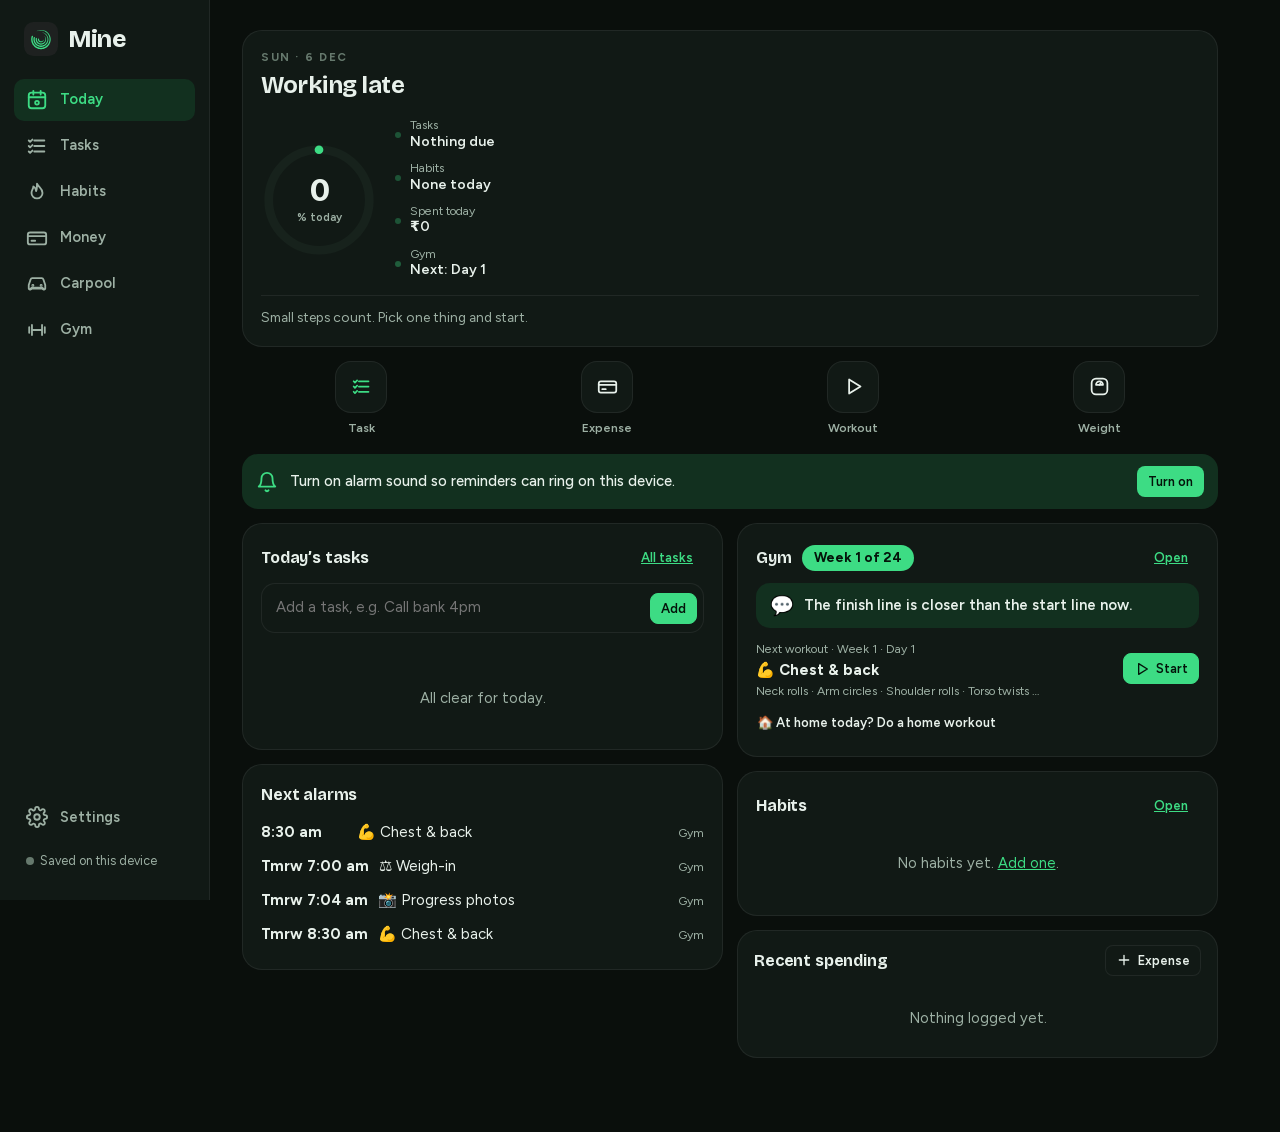
==== commit 54b73df4: "Back to the green theme, made more minimal; plainer dashboard; minimal alarm screen Co-Authored-By: " ====
--- a/Mine/app/src/main/assets/index.html
+++ b/Mine/app/src/main/assets/index.html
@@ -4,7 +4,7 @@
 <meta charset="utf-8">
 <meta name="viewport" content="width=device-width, initial-scale=1, viewport-fit=cover">
 <title>Mine</title>
-<meta name="theme-color" content="#07060B">
+<meta name="theme-color" content="#0A0F0C">
 <link rel="stylesheet" href="fonts/fonts.css">
 <style>
 :root{
@@ -145,30 +145,30 @@
 .gwh-day{font-size:.95rem;margin:4px 0 2px}
 .gwh-pill{display:inline-block;background:var(--accent);color:var(--accent-ink);font-weight:800;font-size:.75rem;border-radius:999px;padding:2px 9px;margin:2px 0}
 .gwh-bar{display:flex;gap:4px;margin-top:8px}.gwh-bar i{flex:1;height:6px;border-radius:3px;background:var(--surface2)}.gwh-bar i.on{background:var(--accent)}.gwh-bar i.cur{outline:2px solid var(--accent);outline-offset:1px}
-.dash{position:relative;border-radius:28px;padding:18px 18px 16px;margin:2px 0 14px;background:radial-gradient(120% 90% at 0% 0%,color-mix(in srgb,var(--accent) 30%,transparent),transparent 60%),radial-gradient(90% 80% at 100% 100%,color-mix(in srgb,var(--neon2,var(--accent)) 22%,transparent),transparent 60%),var(--surface);border:1px solid color-mix(in srgb,var(--accent) 30%,transparent);box-shadow:0 20px 60px rgba(0,0,0,.45),inset 0 1px 0 rgba(255,255,255,.06);overflow:hidden}
+.dash{border-radius:20px;padding:18px;margin:2px 0 14px;background:var(--surface);border:1px solid var(--line)}
 .dash-top{display:flex;align-items:flex-start;justify-content:space-between}
-.dash-date{font-size:.72rem;font-weight:700;letter-spacing:.16em;color:var(--muted)}
-.dash-hi{font-family:var(--display);font-size:1.55rem;font-weight:700;letter-spacing:-.02em;margin-top:2px}
+.dash-date{font-size:.72rem;font-weight:700;letter-spacing:.14em;color:var(--faint)}
+.dash-hi{font-family:var(--display);font-size:1.5rem;font-weight:700;letter-spacing:-.02em;margin-top:2px}
 @media (min-width:900px){.dash-gear{display:none}}
-.dash-main{display:flex;align-items:center;gap:16px;margin-top:14px}
-.dash-ring{position:relative;width:132px;height:132px;flex:none}
+.dash-main{display:flex;align-items:center;gap:18px;margin-top:16px}
+.dash-ring{position:relative;width:116px;height:116px;flex:none}
 .dash-ring svg{width:100%;height:100%;transform:rotate(-90deg)}
-.dash-track{fill:none;stroke:rgba(255,255,255,.07);stroke-width:11}
-.dash-arc{fill:none;stroke:url(#dashg);stroke-width:11;stroke-linecap:round;filter:drop-shadow(0 0 6px var(--glow));transition:stroke-dasharray .6s ease}
+.dash-track{fill:none;stroke:var(--surface2);stroke-width:9}
+.dash-arc{fill:none;stroke:var(--accent);stroke-width:9;stroke-linecap:round;transition:stroke-dasharray .6s ease}
 .dash-ring>div{position:absolute;inset:0;display:flex;flex-direction:column;align-items:center;justify-content:center}
-.dash-ring b{font-family:var(--display);font-size:2.4rem;font-weight:700;line-height:1;letter-spacing:-.04em;text-shadow:0 0 22px var(--glow)}
+.dash-ring b{font-family:var(--display);font-size:2.1rem;font-weight:700;line-height:1;letter-spacing:-.04em}
 .dash-ring span{font-size:.7rem;color:var(--muted);font-weight:600;margin-top:2px}
-.dash-stats{flex:1;min-width:0;display:grid;gap:8px}
+.dash-stats{flex:1;min-width:0;display:grid;gap:9px}
 .dash-stat{display:flex;align-items:center;gap:9px;text-decoration:none;color:var(--ink);min-width:0}
-.dash-stat i{width:8px;height:8px;border-radius:50%;background:var(--accent);box-shadow:0 0 8px var(--glow);flex:none}
+.dash-stat i{width:6px;height:6px;border-radius:50%;background:var(--accent);flex:none}
 .dash-stat b{display:block;font-size:.88rem;font-weight:600;white-space:nowrap;overflow:hidden;text-overflow:ellipsis}
 .dash-stat .tiny{display:block;line-height:1.1}
-.dash-msg{margin-top:14px;padding-top:12px;border-top:1px solid var(--line);font-size:.88rem;color:var(--muted)}
-.qa{display:grid;grid-template-columns:repeat(4,1fr);gap:8px;margin:0 0 16px}
-.qa-btn{display:flex;flex-direction:column;align-items:center;gap:7px;background:none;border:0;color:var(--muted);font-size:.78rem;font-weight:600;padding:0}
-.qa-btn span{width:58px;height:58px;border-radius:50%;display:grid;place-items:center;background:rgba(255,255,255,.045);border:1px solid var(--line);color:var(--ink)}
-.qa-btn span svg{width:22px;height:22px}
-.qa-btn.on span{background:var(--neon);color:var(--accent-ink);border-color:transparent;box-shadow:var(--glow-lg)}
+.dash-msg{margin-top:14px;padding-top:12px;border-top:1px solid var(--line);font-size:.86rem;color:var(--muted)}
+.qa{display:grid;grid-template-columns:repeat(4,1fr);gap:8px;margin:0 0 18px}
+.qa-btn{display:flex;flex-direction:column;align-items:center;gap:6px;background:none;border:0;color:var(--muted);font-size:.76rem;font-weight:600;padding:0}
+.qa-btn span{width:52px;height:52px;border-radius:16px;display:grid;place-items:center;background:var(--surface);border:1px solid var(--line);color:var(--ink)}
+.qa-btn span svg{width:21px;height:21px}
+.qa-btn.on span{color:var(--accent)}
 .qa-btn:active span{transform:scale(.94)}
 .gdone{display:flex;gap:10px;align-items:center;background:var(--soft);border-radius:14px;padding:10px 14px;margin-bottom:14px}.gdone>svg{width:20px;height:20px;color:var(--accent);flex:none}
 .gmotiv{display:flex;gap:10px;align-items:flex-start;background:var(--soft);border-radius:14px;padding:12px 14px;margin-bottom:14px;font-weight:600;line-height:1.4}
@@ -430,81 +430,32 @@
   .native .sheet-foot .btn{padding:11px 16px;font-size:.95rem}
 }
 @media (min-width:900px){.mobile-only{display:none !important}}
-/* ============ neon theme: minimal dark, one glowing accent ============ */
-:root{
-  --bg:#07060B; --surface:#100E17; --surface2:#18151F; --ink:#F3F1FA; --muted:#9C97B0; --faint:#625E76; --line:rgba(255,255,255,.075);
-  --glass:linear-gradient(180deg,rgba(255,255,255,.045),rgba(255,255,255,.012));
-  --neon:linear-gradient(135deg,var(--accent),var(--neon2,var(--accent)));
-  --glow-sm:0 0 18px var(--glow,rgba(155,107,255,.35));
-  --glow-lg:0 0 40px var(--glow,rgba(155,107,255,.35)),0 0 90px var(--glow,rgba(155,107,255,.2));
-  --shadow:0 8px 30px rgba(0,0,0,.45);
-}
-body{background:radial-gradient(130% 55% at 50% -12%,var(--halo,rgba(155,107,255,.28)),transparent 62%),radial-gradient(90% 40% at 100% 0%,var(--halo2,rgba(255,79,216,.12)),transparent 60%),var(--bg);background-attachment:fixed;letter-spacing:.005em}
-h1,.page-head h1{font-weight:700;letter-spacing:-.03em}
-.page-head h1{font-size:2.1rem}
-a{color:var(--accent)}
-/* surfaces */
-.panel,.hrow,.trow,.acct,.quick,.gsets,.gtimer,.cal .day{background:var(--glass),var(--surface);border:1px solid var(--line);border-radius:22px}
-.panel{padding:18px}
-.trow,.hrow{border-radius:18px}
-.ledger{gap:10px;background:none;border:0;border-radius:0;overflow:visible}
-.ledger>div{background:var(--glass),var(--surface);border:1px solid var(--line);border-radius:20px;padding:14px 16px}
-.ledger .k{font-size:.72rem;letter-spacing:.08em;text-transform:uppercase;color:var(--faint);font-weight:700}
-.ledger .v{font-weight:700;letter-spacing:-.02em}
-.txicon{background:var(--soft);border-radius:14px;color:var(--accent)}
-.divider,.txrow,.smsrow,.splitrow,.gitem,.gset{border-color:var(--line)}
-/* glowing numbers */
-.hero .date{font-weight:700;letter-spacing:-.045em}
-.hero .date span{background:var(--neon);-webkit-background-clip:text;background-clip:text;color:transparent;text-shadow:none;filter:drop-shadow(0 0 18px var(--glow))}
-#review .total,.gtimer-v,.gp-rest-v,.gwh-num b{text-shadow:0 0 28px var(--glow)}
-.pos{color:var(--accent);text-shadow:0 0 12px var(--glow)}
-/* buttons and pills */
-.btn{border-radius:999px;padding:9px 16px;background:rgba(255,255,255,.04);border-color:var(--line)}
-.btn.sm{border-radius:999px;padding:6px 12px}
-.btn.primary,.chip[aria-pressed="true"],.fab,.gtick[aria-pressed="true"],.gwh-num,.gwh-pill{background:var(--neon);color:var(--accent-ink);border-color:transparent;box-shadow:var(--glow-sm)}
-.btn.primary:active,.fab:active{box-shadow:var(--glow-lg)}
-.btn.ghost{background:transparent;border-color:transparent}
-.chip{border-radius:999px;background:rgba(255,255,255,.04)}
-.seg{border-radius:999px;background:rgba(255,255,255,.04);padding:4px}
-.seg button{border-radius:999px;padding:6px 14px}
-.seg button[aria-pressed="true"]{background:var(--neon);color:var(--accent-ink);box-shadow:var(--glow-sm)}
-.icon-btn{border-radius:999px}
-.fab{border-radius:22px}
-/* inputs */
-.in,select.in,textarea.in{border-radius:14px;background:rgba(255,255,255,.035);border-color:var(--line)}
-.in:focus{border-color:var(--accent);box-shadow:0 0 0 3px var(--soft);background:rgba(255,255,255,.05)}
-/* progress */
-.bar{height:8px;background:rgba(255,255,255,.06)}
-.bar>i,.gp-bar i,.gwh-bar i.on{background:var(--neon);box-shadow:0 0 12px var(--glow)}
-.cbar i{background:var(--neon);border-radius:6px 6px 2px 2px;opacity:.35}
-.cbar.on i{opacity:1;box-shadow:0 0 14px var(--glow)}
-.gchart .gavg{filter:drop-shadow(0 0 6px var(--glow))}
-/* banners: tinted glass instead of solid fills */
-.banner{background:var(--soft);color:var(--ink);border:1px solid var(--line);border-radius:20px}
+/* ============ minimal: quieter surfaces, fewer lines, one accent ============ */
+:root{--line:rgba(232,241,235,.07)}
+.panel{border-radius:20px;padding:18px}
+.page-head h1{font-weight:700;letter-spacing:-.03em}
+.ledger{gap:8px;background:none;border:0;overflow:visible}
+.ledger>div{border:1px solid var(--line);border-radius:16px}
+.ledger .k{font-size:.7rem;letter-spacing:.08em;text-transform:uppercase;color:var(--faint);font-weight:700}
+.banner{background:var(--soft);color:var(--ink);border-radius:16px}
 .banner svg{color:var(--accent)}
-.banner .btn,button.banner .go{background:var(--neon);color:var(--accent-ink);border-radius:999px;box-shadow:var(--glow-sm)}
-.gmotiv,.gdone,.gweekhero{background:var(--glass),var(--surface);border:1px solid var(--line);border-radius:22px}
-.gweekhero{border-color:color-mix(in srgb,var(--accent) 45%,transparent);box-shadow:inset 0 0 40px color-mix(in srgb,var(--accent) 10%,transparent)}
-.gwh-num{border-radius:18px}
-/* sheets */
-#modal .scrim{background:rgba(3,2,8,.6);backdrop-filter:blur(6px);-webkit-backdrop-filter:blur(6px)}
-#modal .sheet{background:var(--glass),#0E0C15;border-top:1px solid var(--line);border-radius:28px 28px 0 0}
-#review,#gymplay{background:radial-gradient(120% 50% at 50% -10%,var(--halo),transparent 60%),var(--bg)}
-/* floating dock tab bar */
-.tabbar{left:12px;right:12px;bottom:calc(10px + env(safe-area-inset-bottom,0px));border:1px solid var(--line);border-radius:28px;background:rgba(16,14,23,.78);backdrop-filter:blur(18px);-webkit-backdrop-filter:blur(18px);padding:6px;box-shadow:0 10px 40px rgba(0,0,0,.6)}
-.native .tabbar{padding:6px;box-shadow:0 10px 40px rgba(0,0,0,.6)}
-.tabbar a,.native .tabbar a{border-radius:22px;padding:7px 2px}
-.tabbar a[aria-current="page"],.native .tabbar a[aria-current="page"]{color:var(--accent);background:var(--soft);box-shadow:inset 0 0 0 1px color-mix(in srgb,var(--accent) 35%,transparent)}
-.tabbar a[aria-current="page"] svg{filter:drop-shadow(0 0 6px var(--glow))}
-main,.native main{padding-bottom:130px}
-.fab,.native .fab{bottom:calc(96px + env(safe-area-inset-bottom,0px))}
-@media (min-width:900px){.rail{background:rgba(16,14,23,.7);border-right:1px solid var(--line)}.rail a[aria-current="page"]{background:var(--soft);color:var(--accent)}}
-/* in-app alarm (browser) */
-#alarm{background:radial-gradient(80% 50% at 50% 30%,var(--halo),transparent 70%),var(--bg);color:var(--ink)}
-#alarm .bell{color:var(--accent);filter:drop-shadow(0 0 20px var(--glow));width:64px;height:64px}
-#alarm .when{font-weight:300;letter-spacing:-.05em;text-shadow:0 0 34px var(--glow)}
-#alarm .acts button{border:1px solid var(--line);background:rgba(255,255,255,.05);color:var(--ink);font-weight:600}
-#alarm .acts button.main{background:var(--neon);color:var(--accent-ink);border-color:transparent;box-shadow:var(--glow-sm)}
+.banner .btn,button.banner .go{background:var(--accent);color:var(--accent-ink)}
+.btn,.chip,.seg,.in,select.in,textarea.in{border-color:var(--line)}
+.btn{border-radius:12px}
+.chip{background:transparent}
+.seg{background:transparent}
+.seg button[aria-pressed="true"]{background:var(--surface2);box-shadow:none}
+.txicon{background:var(--surface2)}
+.tabbar{border-top:1px solid var(--line);background:var(--bg)}
+.native .tabbar{box-shadow:none}
+.tabbar a[aria-current="page"],.native .tabbar a[aria-current="page"]{background:transparent;color:var(--accent)}
+.fab{border-radius:16px;box-shadow:none}
+.gweekhero{border-color:var(--line)}
+#alarm{background:var(--bg);color:var(--ink)}
+#alarm .bell{display:none}
+#alarm .when{font-weight:300;color:var(--ink)}
+#alarm .acts button{border:1px solid var(--line);background:transparent;color:var(--ink);font-weight:600}
+#alarm .acts button.main{border-color:var(--accent);color:var(--accent);background:transparent}
 </style>
 </head>
 <body>
@@ -567,7 +518,7 @@
 const DEFAULT_INC=['Salary','Carpool','Refund','Interest','Freelance','Other income'];
 const CAT_ICON={'Food & dining':'🍛','Groceries':'🛒','Fuel':'⛽','Transport':'🚕','Shopping':'🛍️','Bills & utilities':'💡','Rent':'🏠','EMI & loans':'🏦','Health':'💊','Entertainment':'🎬','Travel':'✈️','Personal care':'💈','Education':'📚','Gifts':'🎁','Investments':'📈','Other':'•','Salary':'💼','Carpool':'🚗','Refund':'↩️','Interest':'%','Freelance':'🧑‍💻','Other income':'＋'};
 const S={
-  settings:{sound:'chime',allDayTime:'09:00',snooze:10,budget:0,theme:'system',accent:'#9B6BFF',missedOn:true,missedTime:'09:00',upi:'',focusMin:25,shortMin:5,longMin:15},
+  settings:{sound:'chime',allDayTime:'09:00',snooze:10,budget:0,theme:'system',accent:'#3DDC84',missedOn:true,missedTime:'09:00',upi:'',focusMin:25,shortMin:5,longMin:15},
   accounts:[], cats:{exp:DEFAULT_EXP.slice(),inc:DEFAULT_INC.slice()}, txns:[],
   lists:[{id:'inbox',name:'Inbox',color:'#2447D6'}], tasks:[], focus:[],
   habits:[], hlog:{},
@@ -608,7 +559,7 @@
     this.chain[n]=(this.chain[n]||Promise.resolve()).then(()=>ref.set(JSON.parse(JSON.stringify(data)))).then(()=>setSync('ok')).catch(e=>{console.warn('sync',n,e);setSync('err')});
   }
 };
-function defaultsSettings(){return {sound:'chime',allDayTime:'09:00',snooze:10,budget:0,theme:'system',accent:'#9B6BFF',missedOn:true,missedTime:'09:00',upi:'',focusMin:25,shortMin:5,longMin:15}}
+function defaultsSettings(){return {sound:'chime',allDayTime:'09:00',snooze:10,budget:0,theme:'system',accent:'#3DDC84',missedOn:true,missedTime:'09:00',upi:'',focusMin:25,shortMin:5,longMin:15}}
 function applyDoc(n,d){
   if(n==='settings') S.settings=Object.assign(defaultsSettings(),d.settings||{});
   else if(n==='money'){S.accounts=d.accounts||[];S.cats=d.cats||S.cats;S.rules=d.rules||S.rules||[];S.mcat=d.mcat||S.mcat||{}}
@@ -724,18 +675,14 @@
   if(idx===watchLast) return; watchLast=idx;
   try{window.MineNative.setExpenseIndex(idx)}catch(e){}
 }
-const ACCENTS=[['#9B6BFF','Neon violet'],['#FF4FD8','Neon pink'],['#22D3EE','Neon cyan'],['#4D7CFF','Electric blue'],['#3DF59A','Neon green'],['#C6FF3D','Lime'],['#FF8A3D','Neon orange'],['#FF4D6D','Neon red'],['#FFD43B','Neon yellow'],['#F3F1FA','Mono']];
+const ACCENTS=[['#3DDC84','Green'],['#2DD4BF','Teal'],['#38BDF8','Sky'],['#6EA8FF','Blue'],['#A78BFA','Violet'],['#F472B6','Pink'],['#FF6B6B','Coral'],['#FB923C','Orange'],['#F5B03A','Amber'],['#E8F1EB','Mono']];
 function hexRgb(h){h=String(h||'').replace('#','');if(h.length===3)h=h.replace(/./g,'$&$&');const n=parseInt(h,16);return /^[0-9a-f]{6}$/i.test(h)?[n>>16&255,n>>8&255,n&255]:null}
 const inkOf=h=>{const c=hexRgb(h)||[0,0,0];return (.2126*c[0]+.7152*c[1]+.0722*c[2])>140?'#04140A':'#FFFFFF'};
 function applyTheme(){
-  const hex=hexRgb(S.settings.accent)?S.settings.accent:'#9B6BFF', c=hexRgb(hex), bg=[7,6,11];
+  const hex=hexRgb(S.settings.accent)?S.settings.accent:'#3DDC84', c=hexRgb(hex), bg=[10,15,12];
   const mix=t=>'rgb('+c.map((v,i)=>Math.round(bg[i]+(v-bg[i])*t)).join(',')+')';
   const ink=inkOf(hex), r=document.documentElement.style;
-  // partner colour for neon gradients: the accent turned about 40° round the colour wheel
-  const hs=(()=>{const [R,G,B]=c.map(v=>v/255),mx=Math.max(R,G,B),mn=Math.min(R,G,B),d=mx-mn;let h=0;if(d){h=mx===R?((G-B)/d)%6:mx===G?(B-R)/d+2:(R-G)/d+4;h*=60}const l=(mx+mn)/2,sat=d?d/(1-Math.abs(2*l-1)):0;return [((h+40)%360+360)%360,Math.round(sat*100),Math.round(l*100)]})();
-  const n2='hsl('+hs[0]+','+Math.max(hs[1],70)+'%,'+Math.min(Math.max(hs[2],55),68)+'%)';
-  [['--accent',hex],['--green',hex],['--amber',hex],['--amber-bg',hex],['--accent-ink',ink],['--amber-ink',ink],['--soft',mix(.16)],['--green-soft',mix(.13)],['--glow','rgba('+c.join(',')+',.45)'],
-   ['--neon2',n2],['--halo','rgba('+c.join(',')+',.26)'],['--halo2',n2.replace('hsl','hsla').replace(')',',.12)')]].forEach(([k,v])=>r.setProperty(k,v));
+  [['--accent',hex],['--green',hex],['--amber',hex],['--amber-bg',hex],['--accent-ink',ink],['--amber-ink',ink],['--soft',mix(.16)],['--green-soft',mix(.13)],['--glow','rgba('+c.join(',')+',.28)']].forEach(([k,v])=>r.setProperty(k,v));
   if(NATIVE)try{window.MineNative.setAccent(hex)}catch(e){}
 }
 function modulesPanel(){
@@ -2493,7 +2440,7 @@
     <div class="dash-main">
       <div class="dash-ring" role="img" aria-label="Today’s score ${sc.score==null?'not started':p+' percent'}">
         <svg viewBox="0 0 120 120"><defs><linearGradient id="dashg" x1="0" y1="0" x2="1" y2="1"><stop offset="0" style="stop-color:var(--accent)"/><stop offset="1" style="stop-color:var(--neon2,var(--accent))"/></linearGradient></defs>
-          <circle cx="60" cy="60" r="52" class="dash-track"/><circle cx="60" cy="60" r="52" class="dash-arc" stroke-dasharray="${(C*p/100).toFixed(1)} ${C.toFixed(1)}"/></svg>
+          <circle cx="60" cy="60" r="52" class="dash-track"/><circle cx="60" cy="60" r="52" class="dash-arc" style="stroke:var(--accent)" stroke-dasharray="${(C*p/100).toFixed(1)} ${C.toFixed(1)}"/></svg>
         <div><b class="num">${sc.score==null?'–':p}</b><span>${sc.score==null?'today':'% today'}</span></div></div>
       <div class="dash-stats">${sc.parts.map(x=>`<a href="${x.href}" class="dash-stat"><i style="opacity:${x.v==null?.3:.35+.65*x.v}"></i><span class="grow"><span class="tiny muted">${x.label}</span><b>${esc(x.text)}</b></span></a>`).join('')}
         ${modOn('carpool')&&collect>0?`<a href="#carpool" class="dash-stat"><i style="opacity:.6"></i><span class="grow"><span class="tiny muted">Carpool</span><b>${inr(collect)} to collect</b></span></a>`:''}</div>
@@ -2834,7 +2781,7 @@
 document.addEventListener('visibilitychange',()=>{if(!document.hidden){checkAlarms();if(['today','habits'].includes(route()))render()}});
 
 /* ================= init ================= */
-Store.loadLocal(); if(!S.settings.neon){S.settings.neon=1;if(S.settings.accent==='#3DDC84')S.settings.accent='#9B6BFF';Store.saveLocal()} gymInit(); applyTheme(); smsTimeBackfill(); render(); syncNative();
+Store.loadLocal(); if(S.settings.neon===1){S.settings.neon=0;if(S.settings.accent==='#9B6BFF')S.settings.accent='#3DDC84';Store.saveLocal()} gymInit(); applyTheme(); smsTimeBackfill(); render(); syncNative();
 let lastDay=todayS();
 setInterval(()=>{checkAlarms();if(todayS()!==lastDay){lastDay=todayS();syncNative();if(!$('#modal').classList.contains('open'))render()}},15000);
 setTimeout(checkAlarms,1500);
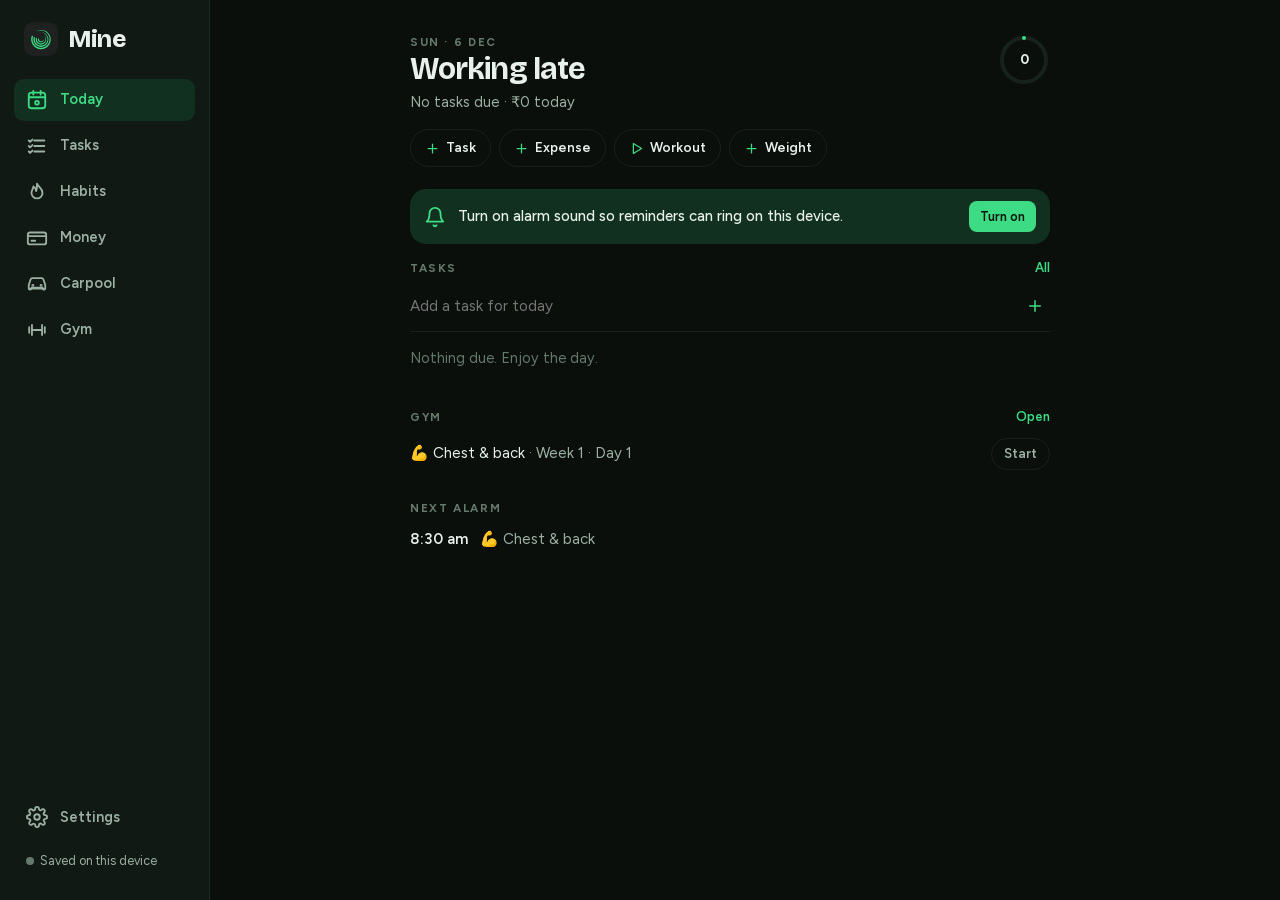
==== commit 723e4943: "Today: minimal single column with score ring, summary line, quick actions and only what's due Co-Aut" ====
--- a/Mine/app/src/main/assets/index.html
+++ b/Mine/app/src/main/assets/index.html
@@ -145,31 +145,38 @@
 .gwh-day{font-size:.95rem;margin:4px 0 2px}
 .gwh-pill{display:inline-block;background:var(--accent);color:var(--accent-ink);font-weight:800;font-size:.75rem;border-radius:999px;padding:2px 9px;margin:2px 0}
 .gwh-bar{display:flex;gap:4px;margin-top:8px}.gwh-bar i{flex:1;height:6px;border-radius:3px;background:var(--surface2)}.gwh-bar i.on{background:var(--accent)}.gwh-bar i.cur{outline:2px solid var(--accent);outline-offset:1px}
-.dash{border-radius:20px;padding:18px;margin:2px 0 14px;background:var(--surface);border:1px solid var(--line)}
-.dash-top{display:flex;align-items:flex-start;justify-content:space-between}
-.dash-date{font-size:.72rem;font-weight:700;letter-spacing:.14em;color:var(--faint)}
-.dash-hi{font-family:var(--display);font-size:1.5rem;font-weight:700;letter-spacing:-.02em;margin-top:2px}
-@media (min-width:900px){.dash-gear{display:none}}
-.dash-main{display:flex;align-items:center;gap:18px;margin-top:16px}
-.dash-ring{position:relative;width:116px;height:116px;flex:none}
-.dash-ring svg{width:100%;height:100%;transform:rotate(-90deg)}
-.dash-track{fill:none;stroke:var(--surface2);stroke-width:9}
-.dash-arc{fill:none;stroke:var(--accent);stroke-width:9;stroke-linecap:round;transition:stroke-dasharray .6s ease}
-.dash-ring>div{position:absolute;inset:0;display:flex;flex-direction:column;align-items:center;justify-content:center}
-.dash-ring b{font-family:var(--display);font-size:2.1rem;font-weight:700;line-height:1;letter-spacing:-.04em}
-.dash-ring span{font-size:.7rem;color:var(--muted);font-weight:600;margin-top:2px}
-.dash-stats{flex:1;min-width:0;display:grid;gap:9px}
-.dash-stat{display:flex;align-items:center;gap:9px;text-decoration:none;color:var(--ink);min-width:0}
-.dash-stat i{width:6px;height:6px;border-radius:50%;background:var(--accent);flex:none}
-.dash-stat b{display:block;font-size:.88rem;font-weight:600;white-space:nowrap;overflow:hidden;text-overflow:ellipsis}
-.dash-stat .tiny{display:block;line-height:1.1}
-.dash-msg{margin-top:14px;padding-top:12px;border-top:1px solid var(--line);font-size:.86rem;color:var(--muted)}
-.qa{display:grid;grid-template-columns:repeat(4,1fr);gap:8px;margin:0 0 18px}
-.qa-btn{display:flex;flex-direction:column;align-items:center;gap:6px;background:none;border:0;color:var(--muted);font-size:.76rem;font-weight:600;padding:0}
-.qa-btn span{width:52px;height:52px;border-radius:16px;display:grid;place-items:center;background:var(--surface);border:1px solid var(--line);color:var(--ink)}
-.qa-btn span svg{width:21px;height:21px}
-.qa-btn.on span{color:var(--accent)}
-.qa-btn:active span{transform:scale(.94)}
+.tday{max-width:640px;margin:0 auto}
+.tday-head{display:flex;align-items:center;gap:12px;margin:6px 0 4px}
+.tday-date{font-size:.72rem;font-weight:700;letter-spacing:.14em;text-transform:uppercase;color:var(--faint)}
+.tday-hi{font-family:var(--display);font-size:1.9rem;font-weight:700;letter-spacing:-.03em;line-height:1.1;margin-top:2px}
+.tday-ring{position:relative;width:52px;height:52px;flex:none}
+.tday-ring svg{width:100%;height:100%;transform:rotate(-90deg)}
+.tr-track{fill:none;stroke:var(--surface2);stroke-width:4}
+.tr-arc{fill:none;stroke:var(--accent);stroke-width:4;stroke-linecap:round}
+.tday-ring b{position:absolute;inset:0;display:grid;place-items:center;font-size:.85rem;font-weight:700}
+@media (min-width:900px){.tday-gear{display:none}}
+.tday-sum{color:var(--muted);font-size:.92rem;margin:6px 0 16px}
+.tday-qa{display:flex;gap:8px;overflow-x:auto;scrollbar-width:none;margin-bottom:22px}
+.tday-qa::-webkit-scrollbar{display:none}
+.tday-qa .chip{display:inline-flex;align-items:center;gap:6px;padding:8px 14px;color:var(--ink)}
+.tday-qa .chip svg{width:15px;height:15px;color:var(--accent)}
+.tsec{margin-bottom:26px}
+.tsec-h{display:flex;justify-content:space-between;align-items:baseline;margin-bottom:8px}
+.tsec-h span{font-size:.72rem;font-weight:700;letter-spacing:.14em;text-transform:uppercase;color:var(--faint)}
+.tsec-h a{font-size:.82rem;font-weight:600;text-decoration:none}
+.tday-add{display:flex;align-items:center;gap:6px;border-bottom:1px solid var(--line);padding:2px 0 6px;margin-bottom:4px}
+.tday-add input{flex:1;min-width:0;background:none;border:0;outline:none;padding:8px 0;font-size:.95rem}
+.tday-add .icon-btn{color:var(--accent)}
+.tday .quick-hint:empty{display:none}
+.tsec .trow{background:none;border:0;border-bottom:1px solid var(--line);border-radius:0;margin:0;padding:11px 0}
+.tday-none{color:var(--faint);font-size:.9rem;padding:12px 0}
+.tday-more{display:inline-block;margin-top:8px;font-size:.85rem;font-weight:600;text-decoration:none}
+.tday-habits{display:flex;flex-wrap:wrap;gap:8px}
+.hchip{display:inline-flex;align-items:center;gap:6px;border:1px solid var(--line);background:none;border-radius:999px;padding:8px 13px;font-size:.88rem;font-weight:600;color:var(--ink)}
+.hchip svg{width:14px;height:14px}
+.hchip.on{border-color:transparent;background:var(--soft);color:var(--accent)}
+.tday-line{display:flex;align-items:center;gap:12px;padding:4px 0}
+.tday-line .pos svg{width:16px;height:16px;vertical-align:-3px}
 .gdone{display:flex;gap:10px;align-items:center;background:var(--soft);border-radius:14px;padding:10px 14px;margin-bottom:14px}.gdone>svg{width:20px;height:20px;color:var(--accent);flex:none}
 .gmotiv{display:flex;gap:10px;align-items:flex-start;background:var(--soft);border-radius:14px;padding:12px 14px;margin-bottom:14px;font-weight:600;line-height:1.4}
 .gmotiv span{font-size:1.2rem;line-height:1.1}
@@ -446,7 +453,7 @@
 .seg{background:transparent}
 .seg button[aria-pressed="true"]{background:var(--surface2);box-shadow:none}
 .txicon{background:var(--surface2)}
-.tabbar{border-top:1px solid var(--line);background:var(--bg)}
+.tabbar{border-top:1px solid var(--line);background:var(--surface)} /* same colour as Android's navigation bar (@color/surface) so they read as one strip */
 .native .tabbar{box-shadow:none}
 .tabbar a[aria-current="page"],.native .tabbar a[aria-current="page"]{background:transparent;color:var(--accent)}
 .fab{border-radius:16px;box-shadow:none}
@@ -2393,17 +2400,6 @@
     <button class="btn primary" data-act="gp-done" style="width:100%;margin-top:10px;padding:14px">Done</button></div>`;
 }
 
-function gymTodayPanel(){
-  gymInit();const n=todayS(),x=gymNext(),today=S.gym.logs.filter(l=>l.date===n);
-  if(!x) return '';
-  const cur=S.gym.cur&&!S.gym.cur.finished?gymByKey(S.gym.cur.key):null;
-  return `<div class="panel"><div class="panel-head"><h3>Gym</h3><span class="gwh-pill" style="font-size:.85rem;padding:3px 12px">Week ${x.week}${gymProg()==='trainer'?'':' of 24'}</span><a class="btn sm ghost" href="#gym" style="margin-left:auto">Open</a></div>
-    <div class="gmotiv" style="margin-bottom:10px"><span>💬</span><div>${esc(gymMotiv(n))}</div></div>
-    ${today.length?`<div class="small" style="margin-bottom:8px"><b class="pos">${I.check} Done today:</b> ${today.map(l=>esc(l.title)).join(', ')}</div>`:''}
-    <div class="row"><span class="grow"><span class="tiny muted">${cur?'In progress':'Next workout · '+esc(x.label)}</span><div style="font-weight:700">${(cur||x).emoji} ${esc((cur||x).title)}</div><div class="tiny muted">${(cur||x).items.map(i=>EX[i.ex].n).slice(0,4).join(' · ')}${(cur||x).items.length>4?' …':''}</div></span><button class="btn primary sm" data-act="gym-start" data-v="${cur?S.gym.cur.key:x.seq}">${I.play} ${cur?'Resume':'Start'}</button></div>
-    <button class="btn sm ghost" data-act="gym-home" data-v="run" style="margin-top:8px;padding-left:0">🏠 At home today? Do a home workout</button>
-  </div>`;
-}
 
 /* ================= today ================= */
 function refreshBanner(){const b=$('#alarm-banner');if(b)b.outerHTML=alarmBanner()}
@@ -2432,49 +2428,32 @@
   const scored=parts.filter(x=>x.v!=null);
   return {parts,score:scored.length?Math.round(scored.reduce((a,x)=>a+x.v,0)/scored.length*100):null};
 }
-function dashHero(greet,tasks,over,hs,hd,collect){
-  const d=new Date(),sc=todayScore(tasks,hs,hd),p=sc.score==null?0:sc.score,C=2*Math.PI*52;
-  const msg=sc.score==null?'Plan your day: add a task or a habit to start your score.':p>=100?'Everything done today. Brilliant.':p>=60?'Good going. Keep it up.':over?over+' overdue task'+(over>1?'s':'')+' waiting.':'Small steps count. Pick one thing and start.';
-  return `<div class="dash">
-    <div class="dash-top"><div><div class="dash-date">${WD[d.getDay()].toUpperCase()} · ${d.getDate()} ${MON[d.getMonth()].toUpperCase()}</div><div class="dash-hi">${greet}</div></div><a class="icon-btn dash-gear" href="#prefs" aria-label="Settings">${I.gear}</a></div>
-    <div class="dash-main">
-      <div class="dash-ring" role="img" aria-label="Today’s score ${sc.score==null?'not started':p+' percent'}">
-        <svg viewBox="0 0 120 120"><defs><linearGradient id="dashg" x1="0" y1="0" x2="1" y2="1"><stop offset="0" style="stop-color:var(--accent)"/><stop offset="1" style="stop-color:var(--neon2,var(--accent))"/></linearGradient></defs>
-          <circle cx="60" cy="60" r="52" class="dash-track"/><circle cx="60" cy="60" r="52" class="dash-arc" style="stroke:var(--accent)" stroke-dasharray="${(C*p/100).toFixed(1)} ${C.toFixed(1)}"/></svg>
-        <div><b class="num">${sc.score==null?'–':p}</b><span>${sc.score==null?'today':'% today'}</span></div></div>
-      <div class="dash-stats">${sc.parts.map(x=>`<a href="${x.href}" class="dash-stat"><i style="opacity:${x.v==null?.3:.35+.65*x.v}"></i><span class="grow"><span class="tiny muted">${x.label}</span><b>${esc(x.text)}</b></span></a>`).join('')}
-        ${modOn('carpool')&&collect>0?`<a href="#carpool" class="dash-stat"><i style="opacity:.6"></i><span class="grow"><span class="tiny muted">Carpool</span><b>${inr(collect)} to collect</b></span></a>`:''}</div>
-    </div>
-    <div class="dash-msg">${esc(msg)}</div>
-  </div>`;
-}
-function dashActions(){
-  const a=[modOn('tasks')&&['new-task','',I.tasks,'Task'],modOn('money')&&['tx-new','expense',I.money,'Expense'],modOn('gym')&&['gym-start','',I.play,'Workout'],modOn('gym')&&['gym-weigh','',I.scale,'Weight'],modOn('habits')&&['go-habits','',I.habits,'Habits']].filter(Boolean).slice(0,4);
-  return a.length?`<div class="qa">${a.map(([act,v,ic,l],i)=>`<button class="qa-btn${i===0?' on':''}" data-act="${act}" ${v?`data-v="${v}"`:''}><span>${ic}</span>${l}</button>`).join('')}</div>`:'';
-}
+// Today: one quiet column. Date and score, one summary line, quick actions, then only what needs doing today.
 function viewToday(){
   const d=new Date(), n=todayS(), h=d.getHours();
   const greet=h<5?'Working late':h<12?'Good morning':h<17?'Good afternoon':'Good evening';
-  const tasks=sortTasks(selTasks('today')), over=tasks.filter(isOver).length;
+  const tasks=sortTasks(selTasks('today'));
   const hs=S.habits.filter(x=>!x.archived&&(scheduled(x,d)||x.freq==='weekly')), hd=hs.filter(x=>doneOn(x,n)).length;
-  const ym=n.slice(0,7), spent=r2(monthTx(ym).filter(t=>t.type==='expense').reduce((a,t)=>a+ +t.amount,0));
-  const o=owed(), collect=r2(Object.values(o).filter(v=>v>0).reduce((a,v)=>a+v,0));
-  const next=upcomingAlarms(Date.now(),Date.now()+36*3600000).filter(a=>!A.fired[a.key]).slice(0,6);
-  const recent=S.txns.filter(t=>t.type==='expense').sort((a,b)=>a.date===b.date?(b.created||0)-(a.created||0):a.date<b.date?1:-1).slice(0,5);
-  return `${dashHero(greet,tasks,over,hs,hd,collect)}
-  ${dashActions()}
-  ${alarmBanner()}
-  ${modOn('money')?smsBanner():''}
-  <div class="grid2"><div>
-    ${modOn('tasks')?`<div class="panel"><div class="panel-head"><h3>Today’s tasks</h3><a class="btn sm ghost" href="#tasks" data-act="goto-today-tasks">All tasks</a></div>
-      <div class="quick"><input id="quick" placeholder="Add a task, e.g. Call bank 4pm" autocomplete="off" data-date="${n}" aria-label="Add a task for today"><button class="btn primary sm" data-act="quick-add">Add</button></div><div class="quick-hint" id="quick-hint"></div>
-      ${tasks.map(t=>taskRow(t)).join('')||'<div class="empty">All clear for today.</div>'}</div>`:''}
-    <div class="panel"><div class="panel-head"><h3>Next alarms</h3></div>${next.map(a=>`<div class="row" style="padding:6px 0"><span class="num" style="font-weight:700;min-width:86px">${ymd(a.at)===n?'':(ymd(a.at)===ymd(addDays(d,1))?'Tmrw ':'')}${fmtTime(hhmm(a.at))}</span><span class="grow">${esc(a.title)}</span><span class="tiny muted">${a.kind==='habit'?'Habit':a.kind==='card'?'Card':a.kind==='gym'?'Gym':'Task'}</span></div>`).join('')||'<div class="empty">No alarms in the next 36 hours.</div>'}</div>
-  </div><div>
-    ${modOn('gym')?gymTodayPanel():''}
-    ${modOn('habits')?`<div class="panel"><div class="panel-head"><h3>Habits</h3><a class="btn sm ghost" href="#habits">Open</a></div>${hs.map(x=>habitRow(x,true)).join('')||`<div class="empty">No habits yet. <a href="#habits">Add one</a>.</div>`}</div>`:''}
-    ${modOn('money')?`<div class="panel flush"><div class="panel-head"><h3>Recent spending</h3><button class="btn sm" data-act="tx-new" data-v="expense">${I.plus} Expense</button></div>${recent.map(t=>{const a=acctById(t.acc);return `<div class="txrow" data-act="tx-edit" data-id="${t.id}"><div class="txicon">${esc(CAT_ICON[t.cat]||'•')}</div><div class="grow"><div style="font-weight:600">${esc(t.note||t.cat)}</div><div class="tiny muted">${fmtDay(t.date)}${a?' · '+esc(a.name):''}</div></div><div class="txamt num neg">${inr(t.amount)}</div></div>`}).join('')||'<div class="empty">Nothing logged yet.</div>'}</div>`:''}
-  </div></div>`;
+  const sc=todayScore(tasks,hs,hd), p=sc.score==null?0:sc.score, C=2*Math.PI*22;
+  const summary=sc.parts.map(x=>x.k==='tasks'?(x.v==null?'No tasks due':x.text.replace(' done','').replace(' / ',' of ')+' tasks'):x.k==='habits'?(x.v==null?'':x.text.replace(' checked in','').replace(' / ',' of ')+' habits'):x.k==='money'?x.text.split(' · ')[0]+' today':'').filter(Boolean).join(' · ');
+  const acts=[modOn('tasks')&&['new-task','','Task'],modOn('money')&&['tx-new','expense','Expense'],modOn('gym')&&['gym-start','','Workout'],modOn('gym')&&['gym-weigh','','Weight']].filter(Boolean);
+  const sec=(t,link,body)=>`<section class="tsec"><div class="tsec-h"><span>${t}</span>${link||''}</div>${body}</section>`;
+  let html=`<div class="tday">
+  <div class="tday-head"><div class="grow"><div class="tday-date">${WD[d.getDay()]} · ${d.getDate()} ${MON[d.getMonth()]}</div><h1 class="tday-hi">${greet}</h1></div>
+    ${sc.score==null?'':`<div class="tday-ring" role="img" aria-label="Today ${p} percent done"><svg viewBox="0 0 52 52"><circle cx="26" cy="26" r="22" class="tr-track"/><circle cx="26" cy="26" r="22" class="tr-arc" stroke-dasharray="${(C*p/100).toFixed(1)} ${C.toFixed(1)}"/></svg><b class="num">${p}</b></div>`}
+    <a class="icon-btn tday-gear" href="#prefs" aria-label="Settings">${I.gear}</a></div>
+  ${summary?`<div class="tday-sum">${esc(summary)}</div>`:''}
+  ${acts.length?`<div class="tday-qa">${acts.map(([a,v,l])=>`<button class="chip" data-act="${a}" ${v?`data-v="${v}"`:''}>${a==='gym-start'?I.play:I.plus} ${l}</button>`).join('')}</div>`:''}
+  ${alarmBanner()}${modOn('money')?smsBanner():''}`;
+  if(modOn('tasks')){const more=tasks.length-6;
+    html+=sec('Tasks',`<a href="#tasks" data-act="goto-today-tasks">All</a>`,`<div class="tday-add"><input id="quick" placeholder="Add a task for today" autocomplete="off" data-date="${n}" aria-label="Add a task for today"><button class="icon-btn" data-act="quick-add" aria-label="Add">${I.plus}</button></div><div class="quick-hint" id="quick-hint"></div>
+      ${tasks.slice(0,6).map(t=>taskRow(t)).join('')||'<div class="tday-none">Nothing due. Enjoy the day.</div>'}${more>0?`<a class="tday-more" href="#tasks" data-act="goto-today-tasks">+${more} more</a>`:''}`)}
+  if(modOn('habits')&&hs.length) html+=sec('Habits',`<a href="#habits">All</a>`,`<div class="tday-habits">${hs.map(x=>{const on=doneOn(x,n);return `<button class="hchip${on?' on':''}" data-act="h-check" data-id="${x.id}" aria-pressed="${on}">${esc(x.icon||'✓')} ${esc(x.name)}${on?' '+I.check:''}</button>`}).join('')}</div>`);
+  if(modOn('gym')&&S.gym){const done=S.gym.logs.filter(l=>l.date===n),nx=gymNext(),cur=S.gym.cur&&!S.gym.cur.finished?gymByKey(S.gym.cur.key):null,x=cur||nx;
+    if(x) html+=sec('Gym',`<a href="#gym">Open</a>`,`<div class="tday-line"><span class="grow">${done.length?`<span class="pos">${I.check}</span> ${esc(done[0].title)} done`:`${x.emoji} ${esc(x.title)} <span class="muted">· ${esc(cur?'in progress':x.label)}</span>`}</span>${done.length?'':`<button class="chip" data-act="gym-start" data-v="${cur?S.gym.cur.key:x.seq}">${cur?'Resume':'Start'}</button>`}</div>`)}
+  const al=upcomingAlarms(Date.now(),Date.now()+36*3600000).filter(a=>!A.fired[a.key])[0];
+  if(al) html+=sec('Next alarm','',`<div class="tday-line"><span class="num" style="font-weight:600">${ymd(al.at)===n?'':(ymd(al.at)===ymd(addDays(d,1))?'Tomorrow ':fmtDay(ymd(al.at))+' ')}${fmtTime(hhmm(al.at))}</span><span class="grow muted" style="min-width:0;overflow:hidden;text-overflow:ellipsis;white-space:nowrap">${esc(al.title)}</span></div>`);
+  return html+'</div>';
 }
 
 /* ================= settings ================= */
